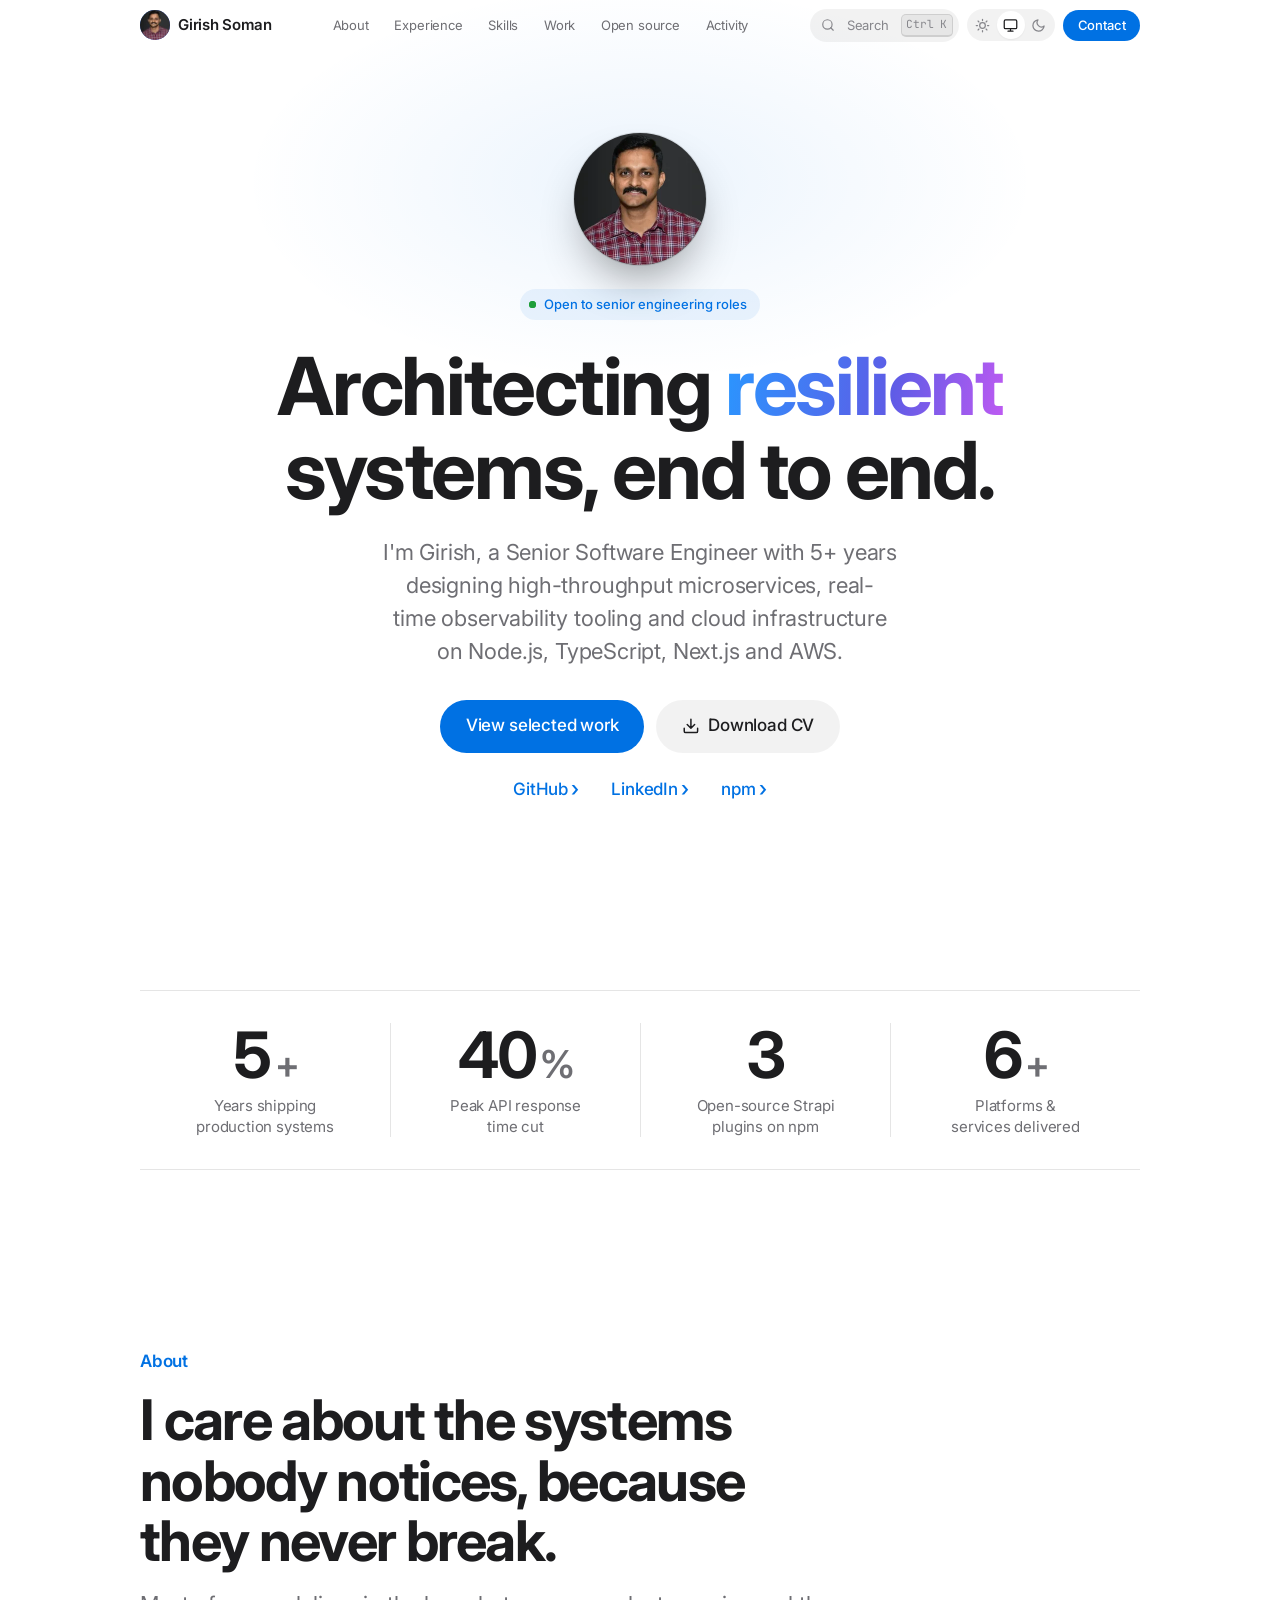
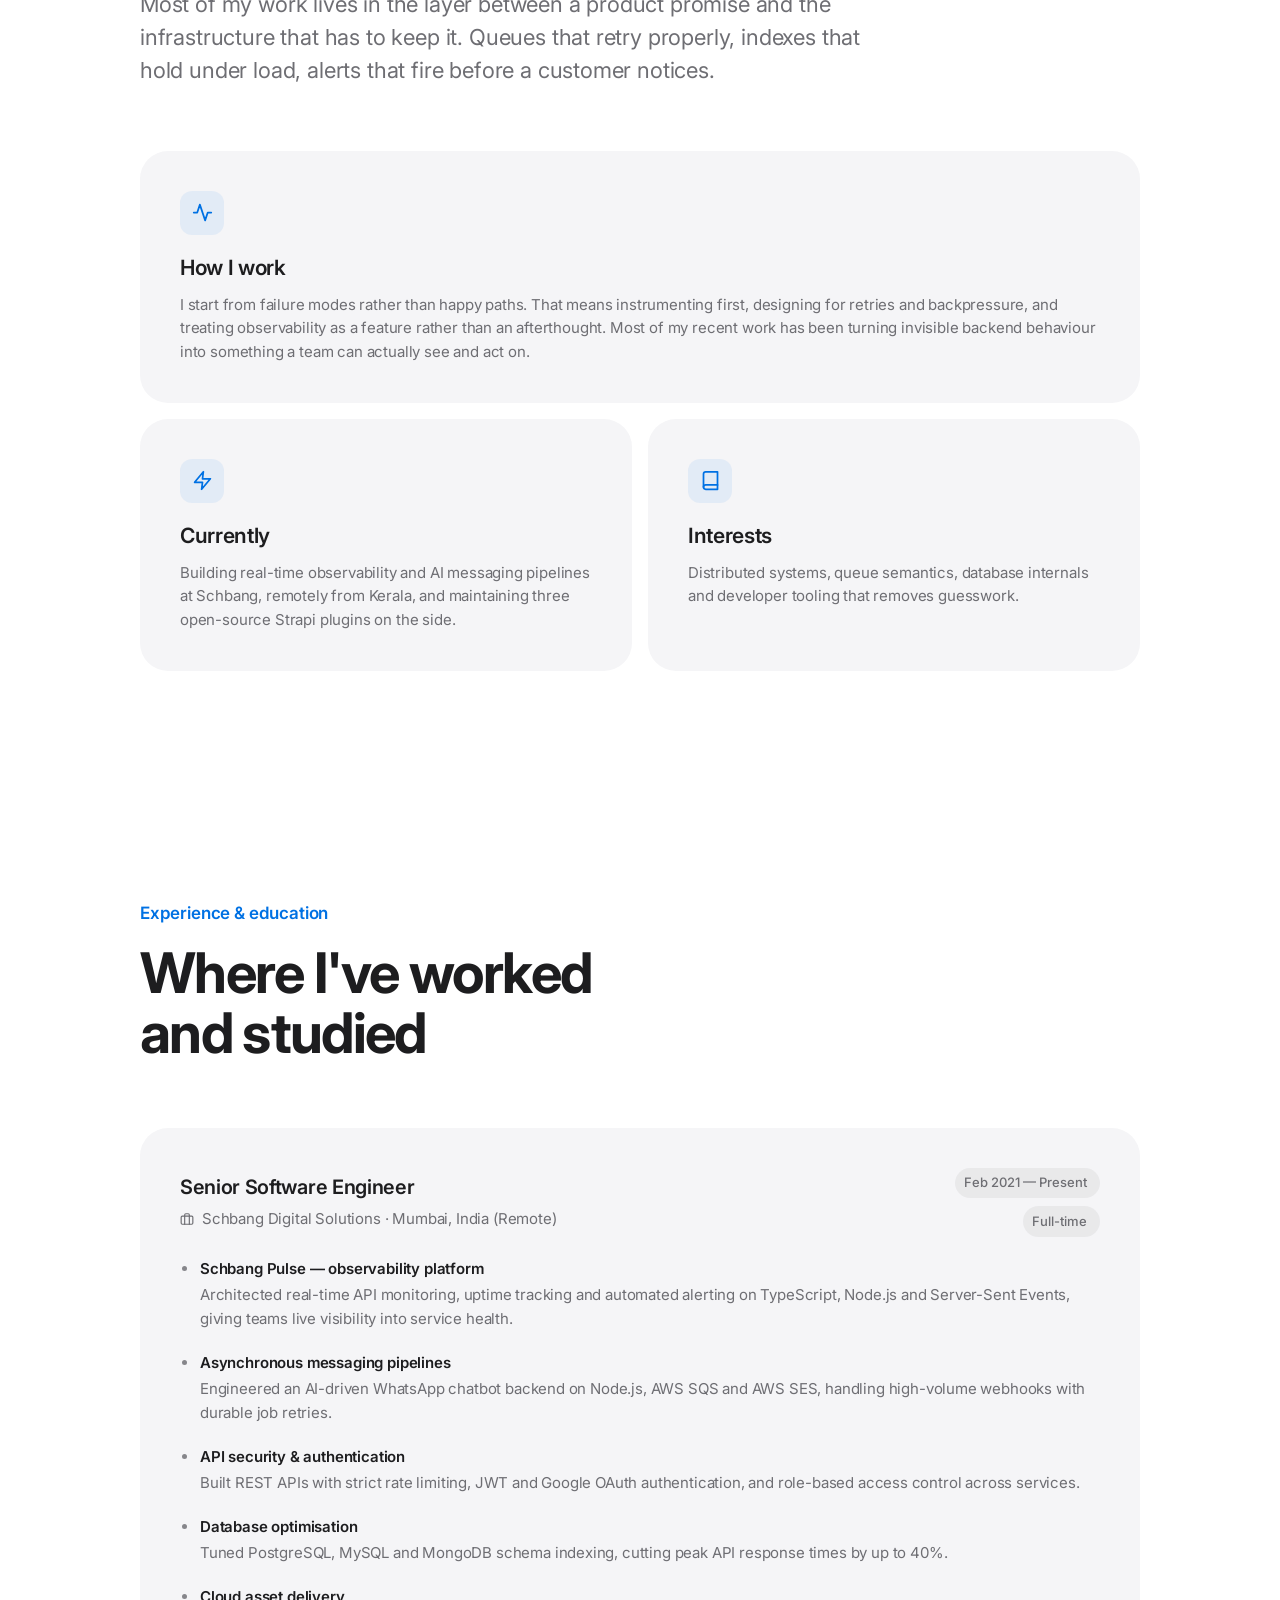
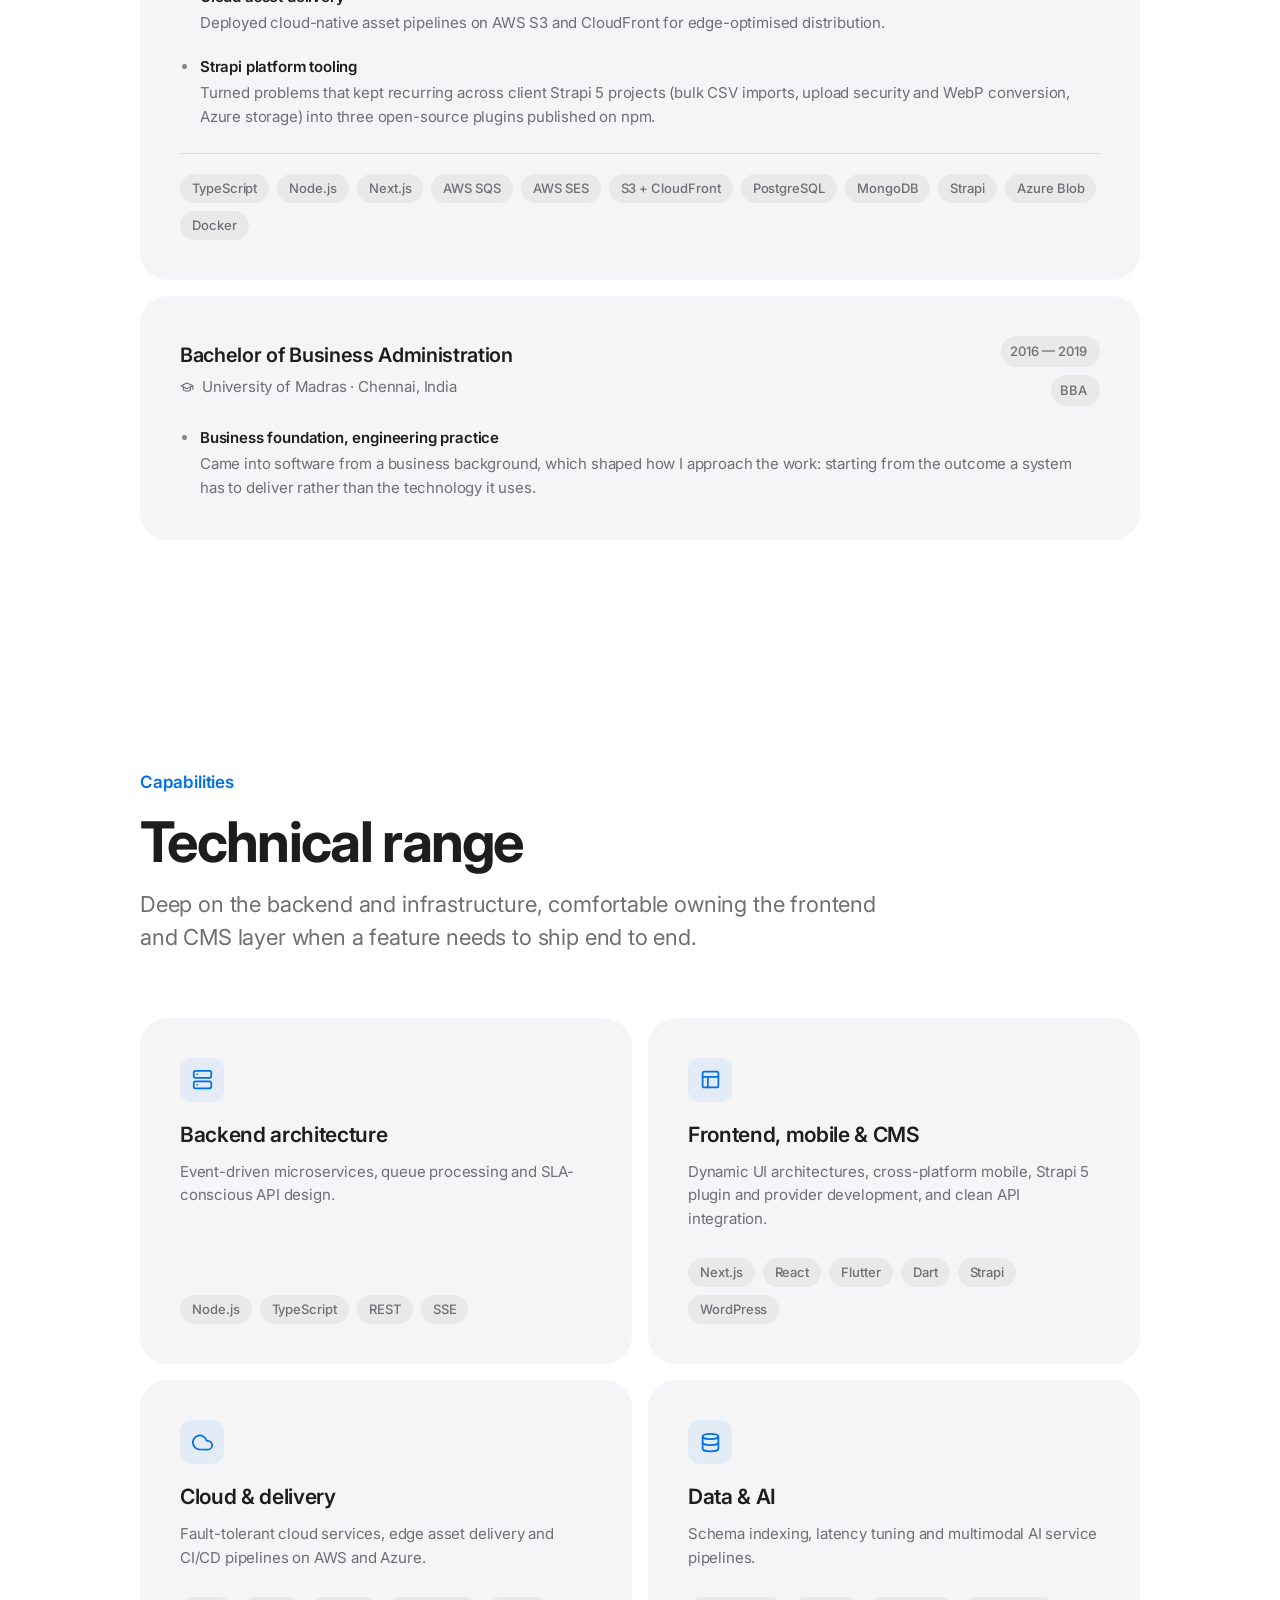
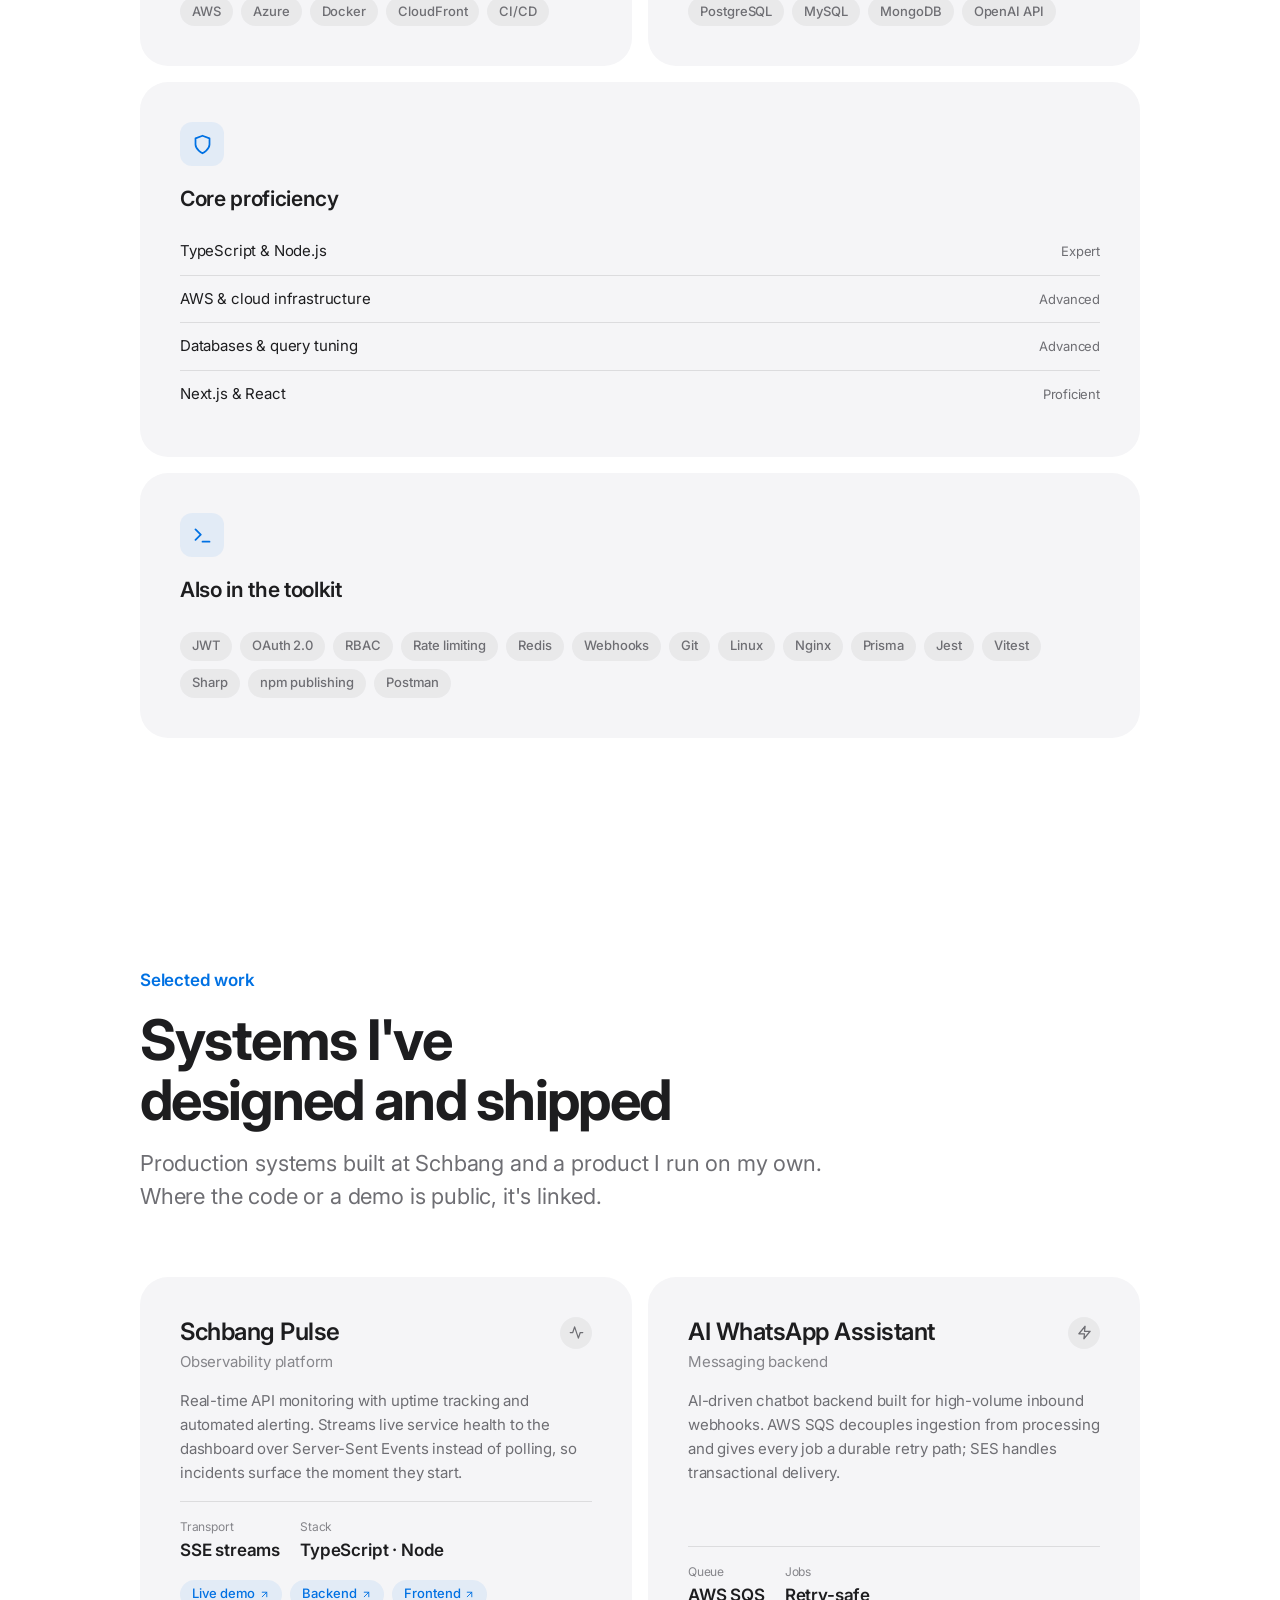
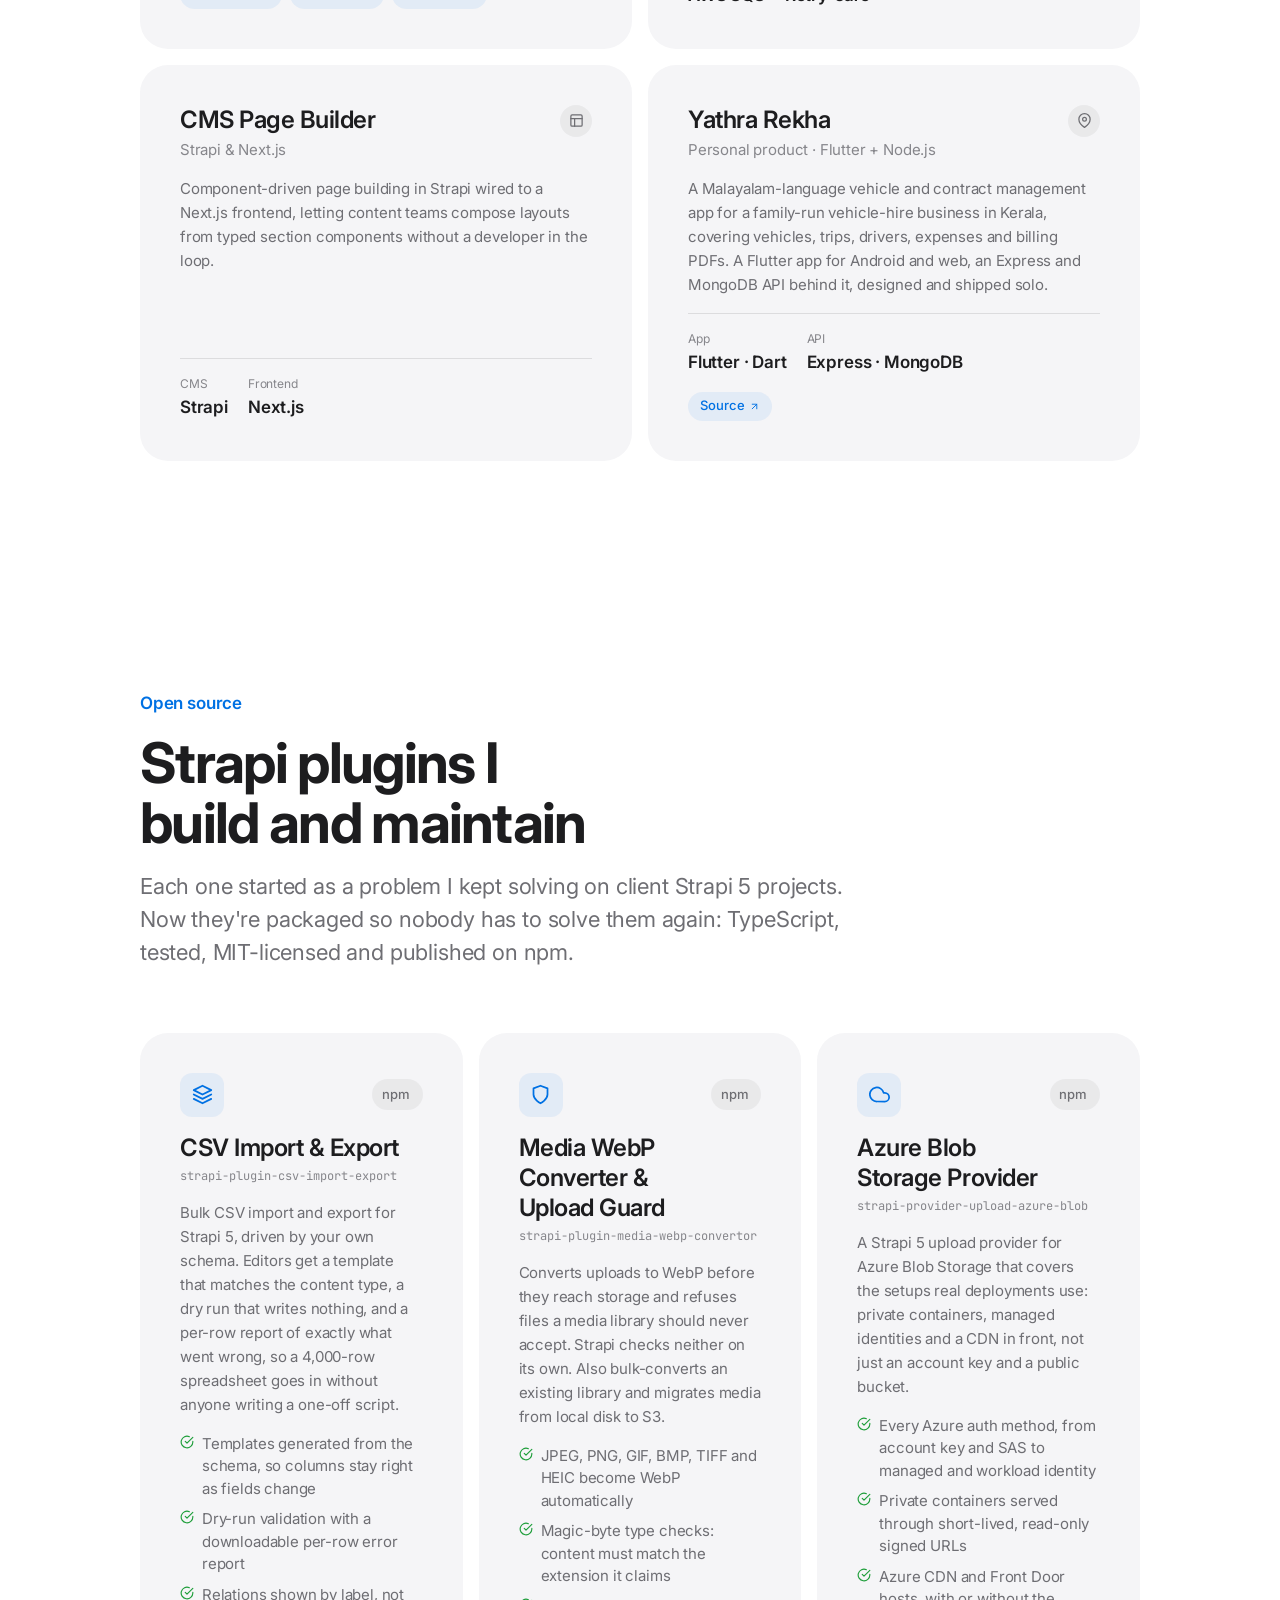
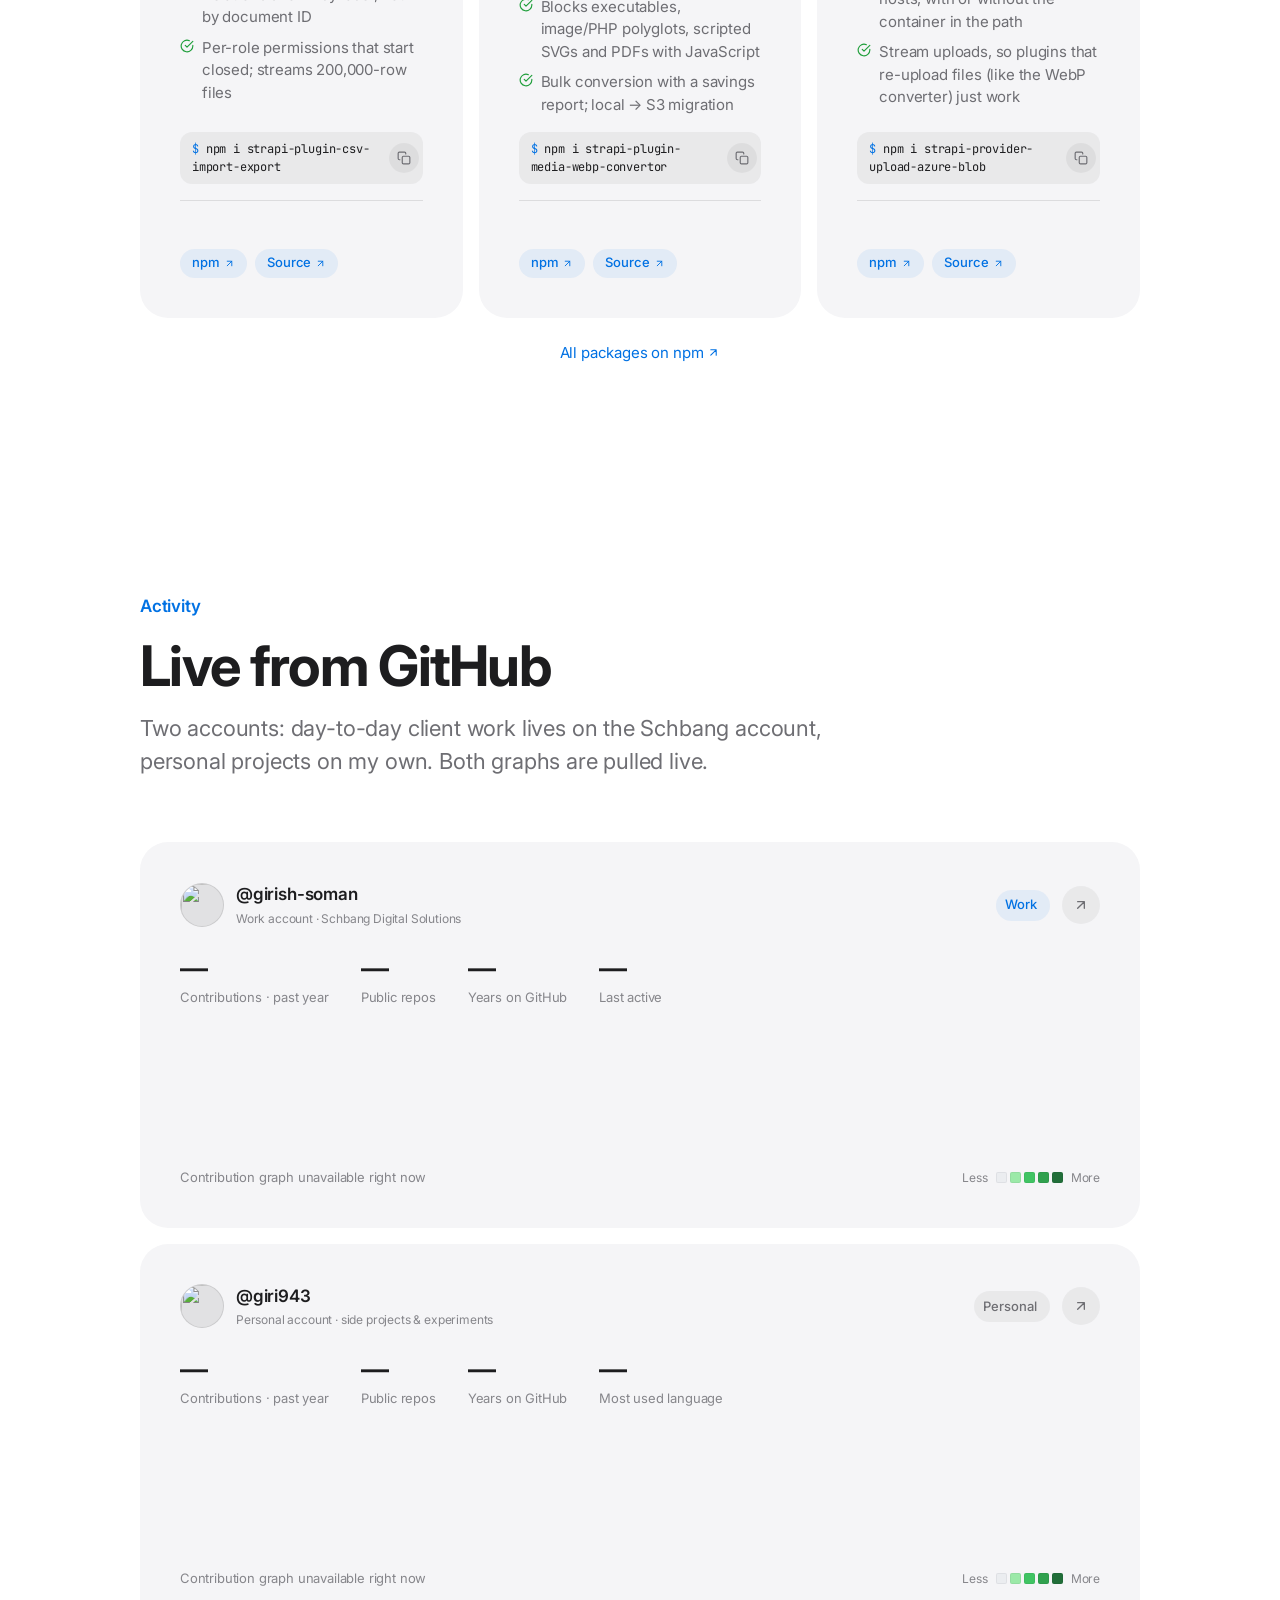
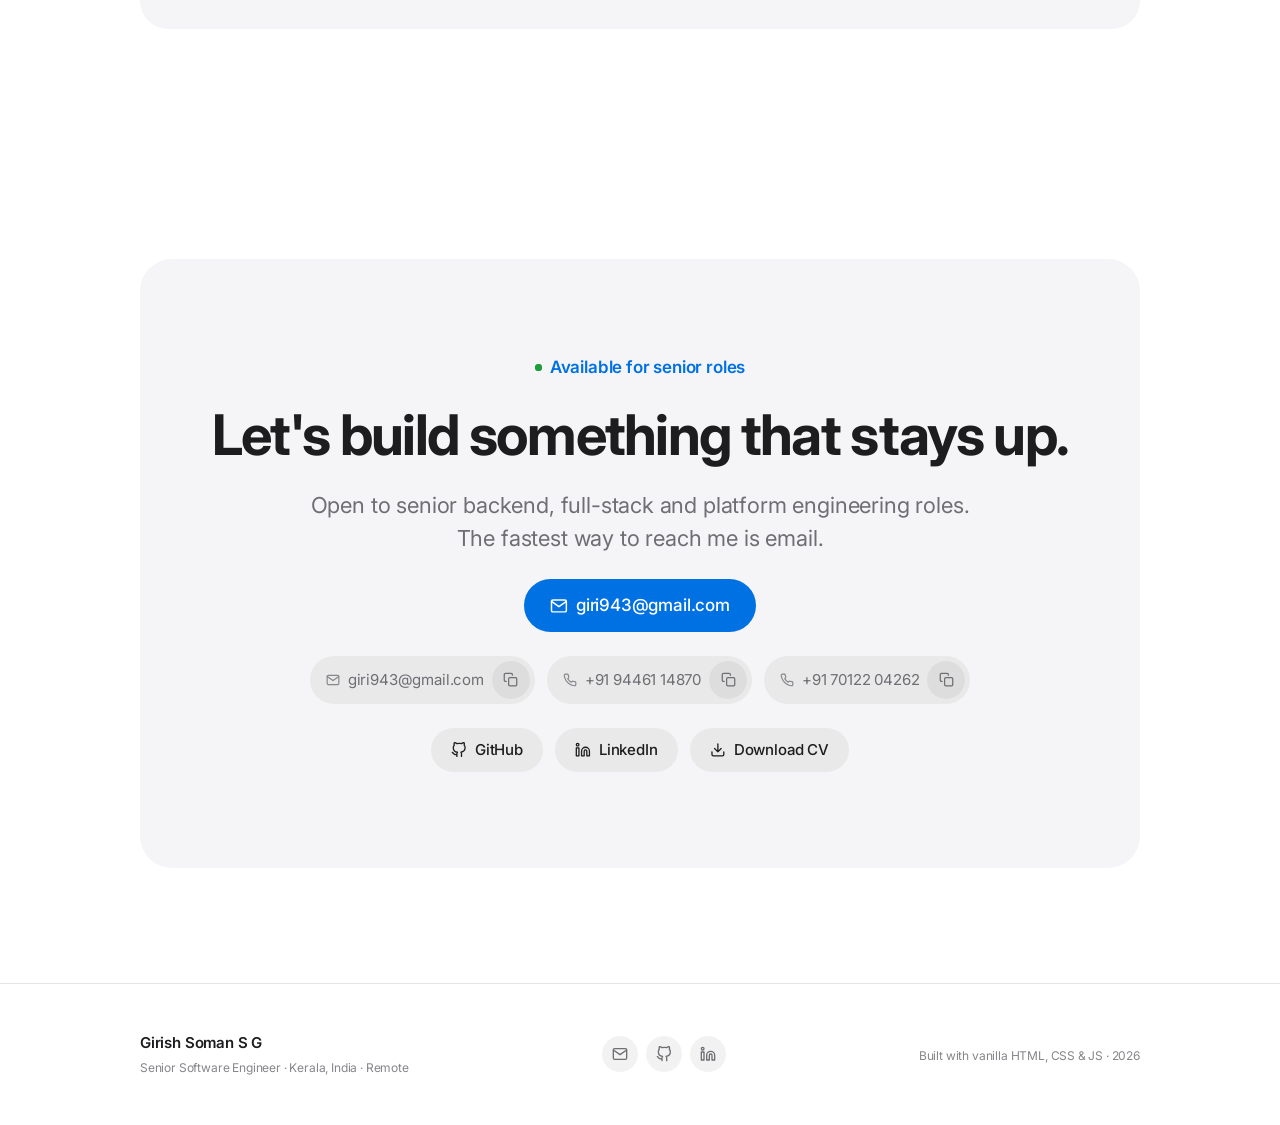
==== index.html @ 6a712d8f "feat: add new images and update references in HTML for improved branding" ====
<!DOCTYPE html>
<html lang="en" data-theme="dark">
<head>
  <meta charset="UTF-8">
  <meta name="viewport" content="width=device-width, initial-scale=1">

  <title>Girish Soman — Senior Software Engineer</title>
  <meta name="description" content="Senior Software Engineer with 5+ years building high-throughput microservices, real-time observability tooling and cloud infrastructure on Node.js, TypeScript, Next.js and AWS. Maintainer of three open-source Strapi 5 plugins.">
  <meta name="author" content="Girish Soman S G">
  <link rel="canonical" href="https://giri943.github.io/girishsoman/">

  <!-- Theme colour matches each theme's page background so the browser chrome blends in -->
  <meta name="theme-color" content="#ffffff" media="(prefers-color-scheme: light)">
  <meta name="theme-color" content="#000000" media="(prefers-color-scheme: dark)">

  <!-- Open Graph / Twitter -->
  <meta property="og:type" content="profile">
  <meta property="og:title" content="Girish Soman — Senior Software Engineer">
  <meta property="og:description" content="Architecting resilient, full-stack systems with Node.js, TypeScript, Next.js and AWS.">
  <meta property="og:url" content="https://giri943.github.io/girishsoman/">
  <meta property="og:locale" content="en_IN">
  <meta property="og:image" content="https://giri943.github.io/girishsoman/assets/img/girish-soman-400.jpg">
  <meta property="og:image:alt" content="Girish Soman">
  <meta property="profile:first_name" content="Girish">
  <meta property="profile:last_name" content="Soman">
  <meta name="twitter:card" content="summary">
  <meta name="twitter:title" content="Girish Soman — Senior Software Engineer">
  <meta name="twitter:description" content="Architecting resilient, full-stack systems with Node.js, TypeScript, Next.js and AWS.">
  <meta name="twitter:image" content="https://giri943.github.io/girishsoman/assets/img/girish-soman-400.jpg">

  <!-- SVG favicon, inline so it costs no request -->
  <link rel="icon" href="data:image/svg+xml,%3Csvg xmlns='http://www.w3.org/2000/svg' viewBox='0 0 64 64'%3E%3Crect width='64' height='64' rx='14' fill='%230071e3'/%3E%3Ctext x='50%25' y='53%25' dominant-baseline='middle' text-anchor='middle' font-family='monospace' font-size='34' font-weight='700' fill='white'%3EG%3C/text%3E%3C/svg%3E">

  <!-- Fonts: preconnect early, load non-blocking. The native stack paints first. -->
  <link rel="preconnect" href="https://fonts.googleapis.com">
  <link rel="preconnect" href="https://fonts.gstatic.com" crossorigin>
  <link rel="stylesheet" href="https://fonts.googleapis.com/css2?family=Inter:wght@400;500;600;700&family=JetBrains+Mono:wght@400;500&display=swap" media="print" onload="this.media='all'">
  <noscript>
    <link rel="stylesheet" href="https://fonts.googleapis.com/css2?family=Inter:wght@400;500;600;700&family=JetBrains+Mono:wght@400;500&display=swap">
  </noscript>

  <link rel="preload" as="image" href="assets/img/girish-soman-264.webp" type="image/webp" fetchpriority="high">
  <link rel="stylesheet" href="assets/css/main.css">

  <!-- Resolve the theme before first paint so there is never a flash of the wrong one -->
  <script>
    (function () {
      try {
        var stored = localStorage.getItem('theme') || 'system';
        var dark = stored === 'dark' || (stored === 'system' &&
          window.matchMedia('(prefers-color-scheme: dark)').matches);
        document.documentElement.dataset.theme = dark ? 'dark' : 'light';
      } catch (e) {
        document.documentElement.dataset.theme = 'dark';
      }
    })();
  </script>

  <!-- Structured data for search engines and rich results -->
  <script type="application/ld+json">
  {
    "@context": "https://schema.org",
    "@type": "Person",
    "name": "Girish Soman S G",
    "jobTitle": "Senior Software Engineer",
    "email": "mailto:giri943@gmail.com",
    "telephone": ["+91-94461-14870", "+91-70122-04262"],
    "url": "https://giri943.github.io/girishsoman/",
    "image": "https://giri943.github.io/girishsoman/assets/img/girish-soman-400.jpg",
    "address": { "@type": "PostalAddress", "addressRegion": "Kerala", "addressCountry": "IN" },
    "worksFor": { "@type": "Organization", "name": "Schbang Digital Solutions" },
    "sameAs": [
      "https://github.com/giri943",
      "https://github.com/girish-soman",
      "https://www.linkedin.com/in/girish-soman",
      "https://www.npmjs.com/~giri943"
    ],
    "knowsAbout": ["Node.js", "TypeScript", "Express", "Next.js", "React", "Flutter", "Dart", "AWS", "PostgreSQL", "MongoDB", "Strapi", "Strapi plugin development", "Azure Blob Storage", "Docker", "System Design"]
  }
  </script>
</head>

<body>
  <a class="skip-link" href="#main">Skip to content</a>


  <!-- Icon sprite: one inline definition, referenced everywhere via <use> -->
  <svg width="0" height="0" style="position:absolute" aria-hidden="true" focusable="false">
    <defs>
      <g id="i-sun" fill="none" stroke="currentColor" stroke-width="2" stroke-linecap="round"><circle cx="12" cy="12" r="4.5"/><path d="M12 2v2M12 20v2M2 12h2M20 12h2M4.9 4.9l1.4 1.4M17.7 17.7l1.4 1.4M19.1 4.9l-1.4 1.4M6.3 17.7l-1.4 1.4"/></g>
      <g id="i-moon" fill="none" stroke="currentColor" stroke-width="2" stroke-linecap="round" stroke-linejoin="round"><path d="M21 12.8A9 9 0 1 1 11.2 3a7 7 0 0 0 9.8 9.8z"/></g>
      <g id="i-monitor" fill="none" stroke="currentColor" stroke-width="2" stroke-linecap="round" stroke-linejoin="round"><rect x="2" y="3" width="20" height="14" rx="2"/><path d="M8 21h8M12 17v4"/></g>
      <g id="i-mail" fill="none" stroke="currentColor" stroke-width="2" stroke-linecap="round" stroke-linejoin="round"><rect x="2" y="4" width="20" height="16" rx="2"/><path d="m22 6-10 7L2 6"/></g>
      <g id="i-github" fill="none" stroke="currentColor" stroke-width="2" stroke-linecap="round" stroke-linejoin="round"><path d="M9 19c-5 1.5-5-2.5-7-3m14 6v-3.9a3.4 3.4 0 0 0-.9-2.6c3.1-.4 6.4-1.5 6.4-7A5.4 5.4 0 0 0 20 4.8 5.1 5.1 0 0 0 19.9 1S18.7.7 16 2.5a13.4 13.4 0 0 0-7 0C6.3.7 5.1 1 5.1 1A5.1 5.1 0 0 0 5 4.8a5.4 5.4 0 0 0-1.5 3.8c0 5.4 3.3 6.6 6.4 7A3.4 3.4 0 0 0 9 18.1V22"/></g>
      <g id="i-linkedin" fill="none" stroke="currentColor" stroke-width="2" stroke-linecap="round" stroke-linejoin="round"><path d="M16 8a6 6 0 0 1 6 6v7h-4v-7a2 2 0 0 0-4 0v7h-4v-7a6 6 0 0 1 6-6z"/><rect x="2" y="9" width="4" height="12"/><circle cx="4" cy="4" r="2"/></g>
      <g id="i-search" fill="none" stroke="currentColor" stroke-width="2" stroke-linecap="round" stroke-linejoin="round"><circle cx="11" cy="11" r="8"/><path d="m21 21-4.3-4.3"/></g>
      <g id="i-arrow-up" fill="none" stroke="currentColor" stroke-width="2" stroke-linecap="round" stroke-linejoin="round"><path d="M12 19V5M5 12l7-7 7 7"/></g>
      <g id="i-arrow-ur" fill="none" stroke="currentColor" stroke-width="2" stroke-linecap="round" stroke-linejoin="round"><path d="M7 17 17 7M7 7h10v10"/></g>
      <g id="i-check" fill="none" stroke="currentColor" stroke-width="2" stroke-linecap="round" stroke-linejoin="round"><path d="M22 11v1a10 10 0 1 1-5.9-9.1"/><path d="m22 4-10 10-3-3"/></g>
      <g id="i-copy" fill="none" stroke="currentColor" stroke-width="2" stroke-linecap="round" stroke-linejoin="round"><rect x="9" y="9" width="13" height="13" rx="2"/><path d="M5 15H4a2 2 0 0 1-2-2V4a2 2 0 0 1 2-2h9a2 2 0 0 1 2 2v1"/></g>
      <g id="i-printer" fill="none" stroke="currentColor" stroke-width="2" stroke-linecap="round" stroke-linejoin="round"><path d="M6 9V2h12v7"/><path d="M6 18H4a2 2 0 0 1-2-2v-5a2 2 0 0 1 2-2h16a2 2 0 0 1 2 2v5a2 2 0 0 1-2 2h-2"/><rect x="6" y="14" width="12" height="8"/></g>
      <g id="i-briefcase" fill="none" stroke="currentColor" stroke-width="2" stroke-linecap="round" stroke-linejoin="round"><rect x="2" y="7" width="20" height="14" rx="2"/><path d="M16 21V5a2 2 0 0 0-2-2h-4a2 2 0 0 0-2 2v16"/></g>
      <g id="i-pin" fill="none" stroke="currentColor" stroke-width="2" stroke-linecap="round" stroke-linejoin="round"><path d="M21 10c0 7-9 13-9 13s-9-6-9-13a9 9 0 0 1 18 0z"/><circle cx="12" cy="10" r="3"/></g>
      <g id="i-calendar" fill="none" stroke="currentColor" stroke-width="2" stroke-linecap="round" stroke-linejoin="round"><rect x="3" y="4" width="18" height="18" rx="2"/><path d="M16 2v4M8 2v4M3 10h18"/></g>
      <g id="i-server" fill="none" stroke="currentColor" stroke-width="2" stroke-linecap="round" stroke-linejoin="round"><rect x="2" y="2" width="20" height="8" rx="2"/><rect x="2" y="14" width="20" height="8" rx="2"/><path d="M6 6h.01M6 18h.01"/></g>
      <g id="i-layout" fill="none" stroke="currentColor" stroke-width="2" stroke-linecap="round" stroke-linejoin="round"><rect x="3" y="3" width="18" height="18" rx="2"/><path d="M3 9h18M9 21V9"/></g>
      <g id="i-cloud" fill="none" stroke="currentColor" stroke-width="2" stroke-linecap="round" stroke-linejoin="round"><path d="M18 10h-1.3A8 8 0 1 0 9 20h9a5 5 0 0 0 0-10z"/></g>
      <g id="i-database" fill="none" stroke="currentColor" stroke-width="2" stroke-linecap="round" stroke-linejoin="round"><ellipse cx="12" cy="5" rx="9" ry="3"/><path d="M21 12c0 1.7-4 3-9 3s-9-1.3-9-3"/><path d="M3 5v14c0 1.7 4 3 9 3s9-1.3 9-3V5"/></g>
      <g id="i-activity" fill="none" stroke="currentColor" stroke-width="2" stroke-linecap="round" stroke-linejoin="round"><path d="M22 12h-4l-3 9L9 3l-3 9H2"/></g>
      <g id="i-shield" fill="none" stroke="currentColor" stroke-width="2" stroke-linecap="round" stroke-linejoin="round"><path d="M12 22s8-4 8-10V5l-8-3-8 3v7c0 6 8 10 8 10z"/></g>
      <g id="i-zap" fill="none" stroke="currentColor" stroke-width="2" stroke-linecap="round" stroke-linejoin="round"><path d="M13 2 3 14h9l-1 8 10-12h-9l1-8z"/></g>
      <g id="i-users" fill="none" stroke="currentColor" stroke-width="2" stroke-linecap="round" stroke-linejoin="round"><path d="M17 21v-2a4 4 0 0 0-4-4H5a4 4 0 0 0-4 4v2"/><circle cx="9" cy="7" r="4"/><path d="M23 21v-2a4 4 0 0 0-3-3.9M16 3.1a4 4 0 0 1 0 7.8"/></g>
      <g id="i-star" fill="none" stroke="currentColor" stroke-width="2" stroke-linecap="round" stroke-linejoin="round"><path d="m12 2 3.1 6.3 6.9 1-5 4.9 1.2 6.9L12 17.8l-6.2 3.2L7 14.1 2 9.3l6.9-1L12 2z"/></g>
      <g id="i-branch" fill="none" stroke="currentColor" stroke-width="2" stroke-linecap="round" stroke-linejoin="round"><path d="M6 3v15"/><circle cx="18" cy="6" r="3"/><circle cx="6" cy="18" r="3"/><path d="M18 9a9 9 0 0 1-9 9"/></g>
      <g id="i-book" fill="none" stroke="currentColor" stroke-width="2" stroke-linecap="round" stroke-linejoin="round"><path d="M4 19.5A2.5 2.5 0 0 1 6.5 17H20"/><path d="M6.5 2H20v20H6.5A2.5 2.5 0 0 1 4 19.5v-15A2.5 2.5 0 0 1 6.5 2z"/></g>
      <g id="i-enter" fill="none" stroke="currentColor" stroke-width="2" stroke-linecap="round" stroke-linejoin="round"><path d="m9 10-5 5 5 5"/><path d="M20 4v7a4 4 0 0 1-4 4H4"/></g>
      <g id="i-updown" fill="none" stroke="currentColor" stroke-width="2" stroke-linecap="round" stroke-linejoin="round"><path d="m18 15-6 6-6-6M6 9l6-6 6 6"/></g>
      <g id="i-download" fill="none" stroke="currentColor" stroke-width="2" stroke-linecap="round" stroke-linejoin="round"><path d="M21 15v4a2 2 0 0 1-2 2H5a2 2 0 0 1-2-2v-4"/><path d="m7 10 5 5 5-5M12 15V3"/></g>
      <g id="i-terminal" fill="none" stroke="currentColor" stroke-width="2" stroke-linecap="round" stroke-linejoin="round"><path d="m4 17 6-6-6-6M12 19h8"/></g>
      <g id="i-code" fill="none" stroke="currentColor" stroke-width="2" stroke-linecap="round" stroke-linejoin="round"><path d="m16 18 6-6-6-6M8 6l-6 6 6 6"/></g>
      <g id="i-layers" fill="none" stroke="currentColor" stroke-width="2" stroke-linecap="round" stroke-linejoin="round"><path d="m12 2 10 5-10 5L2 7l10-5z"/><path d="m2 12 10 5 10-5M2 17l10 5 10-5"/></g>
      <g id="i-cap" fill="none" stroke="currentColor" stroke-width="2" stroke-linecap="round" stroke-linejoin="round"><path d="M22 10v6M2 10l10-5 10 5-10 5z"/><path d="M6 12v5c3 3 9 3 12 0v-5"/></g>
      <g id="i-phone" fill="none" stroke="currentColor" stroke-width="2" stroke-linecap="round" stroke-linejoin="round"><path d="M22 16.9v3a2 2 0 0 1-2.2 2 19.8 19.8 0 0 1-8.6-3.1 19.5 19.5 0 0 1-6-6A19.8 19.8 0 0 1 2.1 4.1 2 2 0 0 1 4.1 2h3a2 2 0 0 1 2 1.7 12.8 12.8 0 0 0 .7 2.8 2 2 0 0 1-.5 2.1L8.1 9.9a16 16 0 0 0 6 6l1.3-1.3a2 2 0 0 1 2.1-.4 12.8 12.8 0 0 0 2.8.7A2 2 0 0 1 22 16.9z"/></g>
      <g id="i-package" fill="none" stroke="currentColor" stroke-width="2" stroke-linecap="round" stroke-linejoin="round"><path d="m16.5 9.4-9-5.2M21 16V8a2 2 0 0 0-1-1.7l-7-4a2 2 0 0 0-2 0l-7 4A2 2 0 0 0 3 8v8a2 2 0 0 0 1 1.7l7 4a2 2 0 0 0 2 0l7-4a2 2 0 0 0 1-1.7z"/><path d="M3.3 7 12 12l8.7-5M12 22V12"/></g>
    </defs>
  </svg>

  <!-- ====================================================================
       Header
       ==================================================================== -->
  <header class="header" id="header">
    <div class="container header__inner">
      <a class="brand" href="#" aria-label="Girish Soman, home">
        <span class="brand__mark" aria-hidden="true">G<img class="brand__photo" src="assets/img/girish-soman-64.webp" alt="" width="30" height="30"></span>
        <span class="brand__name" aria-hidden="true">Girish Soman</span>
      </a>

      <nav class="nav" id="primary-nav" aria-label="Sections">
        <span class="nav__indicator" aria-hidden="true"></span>
        <a class="nav__link" href="#about">About</a>
        <a class="nav__link" href="#experience">Experience</a>
        <a class="nav__link" href="#skills">Skills</a>
        <a class="nav__link" href="#work">Work</a>
        <a class="nav__link" href="#open-source">Open source</a>
        <a class="nav__link" href="#activity">Activity</a>
      </nav>

      <div class="header__actions">
        <button class="palette-trigger" type="button" data-palette-open aria-label="Open command palette">
          <svg width="14" height="14" viewBox="0 0 24 24" aria-hidden="true"><use href="#i-search"/></svg>
          <span>Search</span>
          <kbd class="kbd" data-mod-key>Ctrl K</kbd>
        </button>

        <div class="theme-toggle" role="radiogroup" aria-label="Colour theme">
          <span class="theme-toggle__thumb" aria-hidden="true" data-theme-thumb></span>
          <button class="theme-toggle__option" type="button" role="radio" data-theme-set="light" aria-checked="false" aria-label="Light theme">
            <svg viewBox="0 0 24 24" aria-hidden="true"><use href="#i-sun"/></svg>
          </button>
          <button class="theme-toggle__option" type="button" role="radio" data-theme-set="system" aria-checked="true" aria-label="Match system theme">
            <svg viewBox="0 0 24 24" aria-hidden="true"><use href="#i-monitor"/></svg>
          </button>
          <button class="theme-toggle__option" type="button" role="radio" data-theme-set="dark" aria-checked="false" aria-label="Dark theme">
            <svg viewBox="0 0 24 24" aria-hidden="true"><use href="#i-moon"/></svg>
          </button>
        </div>

        <a class="btn btn--primary btn--sm header__cta" href="#contact">Contact</a>

        <button class="menu-btn" type="button" data-drawer-toggle aria-expanded="false" aria-controls="drawer" aria-label="Open menu">
          <span class="menu-btn__bars" aria-hidden="true"><span></span><span></span></span>
        </button>
      </div>
    </div>
  </header>

  <!-- Mobile drawer -->
  <div class="drawer" id="drawer" data-open="false" role="dialog" aria-modal="true" aria-label="Menu" inert>
    <div class="drawer__scrim" data-drawer-close></div>
    <div class="drawer__panel">
      <a class="drawer__link" href="#about">About <svg viewBox="0 0 24 24" aria-hidden="true"><use href="#i-arrow-ur"/></svg></a>
      <a class="drawer__link" href="#experience">Experience <svg viewBox="0 0 24 24" aria-hidden="true"><use href="#i-arrow-ur"/></svg></a>
      <a class="drawer__link" href="#skills">Skills <svg viewBox="0 0 24 24" aria-hidden="true"><use href="#i-arrow-ur"/></svg></a>
      <a class="drawer__link" href="#work">Work <svg viewBox="0 0 24 24" aria-hidden="true"><use href="#i-arrow-ur"/></svg></a>
      <a class="drawer__link" href="#open-source">Open source <svg viewBox="0 0 24 24" aria-hidden="true"><use href="#i-arrow-ur"/></svg></a>
      <a class="drawer__link" href="#activity">Activity <svg viewBox="0 0 24 24" aria-hidden="true"><use href="#i-arrow-ur"/></svg></a>
      <a class="drawer__link" href="#contact">Contact <svg viewBox="0 0 24 24" aria-hidden="true"><use href="#i-arrow-ur"/></svg></a>
      <div class="drawer__footer">
        <a class="btn btn--primary" href="mailto:giri943@gmail.com">
          <svg class="btn__icon" viewBox="0 0 24 24" aria-hidden="true"><use href="#i-mail"/></svg> Get in touch
        </a>
        <a class="btn" href="assets/cv/Girish-Soman-Senior-Software-Engineer.pdf"
           download="Girish-Soman-Senior-Software-Engineer.pdf" data-cv>
          <svg class="btn__icon" viewBox="0 0 24 24" aria-hidden="true"><use href="#i-download"/></svg> Download CV
        </a>
      </div>
    </div>
  </div>

  <!-- Command palette -->
  <div class="palette" id="palette" data-open="false" role="dialog" aria-modal="true" aria-label="Command palette" inert>
    <div class="palette__scrim" data-palette-close></div>
    <div class="palette__panel">
      <div class="palette__search">
        <svg viewBox="0 0 24 24" aria-hidden="true"><use href="#i-search"/></svg>
        <input class="palette__input" type="text" id="palette-input" placeholder="Jump to a section or run a command…"
               autocomplete="off" spellcheck="false" role="combobox" aria-expanded="true"
               aria-controls="palette-list" aria-autocomplete="list">
      </div>
      <div class="palette__list" id="palette-list" role="listbox" aria-label="Results"></div>
      <div class="palette__footer" aria-hidden="true">
        <span><kbd class="kbd"><svg width="10" height="10" viewBox="0 0 24 24"><use href="#i-updown"/></svg></kbd> Navigate</span>
        <span><kbd class="kbd"><svg width="10" height="10" viewBox="0 0 24 24"><use href="#i-enter"/></svg></kbd> Select</span>
        <span><kbd class="kbd">Esc</kbd> Close</span>
      </div>
    </div>
  </div>

  <main id="main">
    <!-- ==================================================================
         Hero
         ================================================================== -->
    <section class="hero">
      <div class="container hero__inner">
        <img class="hero__photo" src="assets/img/girish-soman-264.webp" alt="Girish Soman"
             width="132" height="132" fetchpriority="high">

        <span class="badge badge--accent" data-reveal style="--reveal-delay:60ms">
          <span class="pulse-dot" aria-hidden="true"></span>
          Open to senior engineering roles
        </span>

        <h1 class="display hero__title" data-reveal style="--reveal-delay:120ms">
          Architecting <span class="text-gradient">resilient</span> systems, end to end.
        </h1>

        <p class="lead hero__lead" data-reveal style="--reveal-delay:180ms">
          I'm Girish, a Senior Software Engineer with 5+ years designing high-throughput
          microservices, real-time observability tooling and cloud infrastructure on
          Node.js, TypeScript, Next.js and AWS.
        </p>

        <div class="cluster hero__actions" data-reveal style="--reveal-delay:240ms">
          <a class="btn btn--primary btn--lg" href="#work">View selected work</a>
          <a class="btn btn--lg" href="assets/cv/Girish-Soman-Senior-Software-Engineer.pdf"
             download="Girish-Soman-Senior-Software-Engineer.pdf" data-cv>
            <svg class="btn__icon" viewBox="0 0 24 24" aria-hidden="true"><use href="#i-download"/></svg>
            Download CV
          </a>
        </div>

        <ul class="hero__links" data-reveal style="--reveal-delay:300ms">
          <li><a class="link-more" href="https://github.com/giri943" target="_blank" rel="noopener noreferrer">GitHub</a></li>
          <li><a class="link-more" href="https://www.linkedin.com/in/girish-soman" target="_blank" rel="noopener noreferrer">LinkedIn</a></li>
          <li><a class="link-more" href="https://www.npmjs.com/~giri943" target="_blank" rel="noopener noreferrer">npm</a></li>
        </ul>

        <ul class="hero__meta" data-reveal style="--reveal-delay:360ms">
          <li><svg viewBox="0 0 24 24" aria-hidden="true"><use href="#i-pin"/></svg> Kerala, India</li>
          <li><svg viewBox="0 0 24 24" aria-hidden="true"><use href="#i-briefcase"/></svg> Schbang Digital Solutions</li>
          <li><svg viewBox="0 0 24 24" aria-hidden="true"><use href="#i-calendar"/></svg> Remote since 2021</li>
        </ul>
      </div>
    </section>


    <!-- ==================================================================
         Key metrics
         ================================================================== -->
    <section class="section section--tight" aria-label="Key metrics">
      <div class="container">
        <div class="stats">
          <div class="stat" data-reveal="scale">
            <div class="stat__value"><span data-count="5">0</span><span class="stat__suffix">+</span></div>
            <p class="stat__label">Years shipping production systems</p>
          </div>
          <div class="stat" data-reveal="scale" style="--reveal-delay:80ms">
            <div class="stat__value"><span data-count="40">0</span><span class="stat__suffix">%</span></div>
            <p class="stat__label">Peak API response time cut</p>
          </div>
          <div class="stat" data-reveal="scale" style="--reveal-delay:160ms">
            <div class="stat__value"><span data-count="3">0</span></div>
            <p class="stat__label">Open-source Strapi plugins on npm</p>
          </div>
          <div class="stat" data-reveal="scale" style="--reveal-delay:240ms">
            <div class="stat__value"><span data-count="6">0</span><span class="stat__suffix">+</span></div>
            <p class="stat__label">Platforms &amp; services delivered</p>
          </div>
        </div>
      </div>
    </section>

    <!-- ==================================================================
         About
         ================================================================== -->
    <section class="section" id="about">
      <div class="container">
        <div class="section-head">
          <span class="eyebrow" data-reveal>
            About
          </span>
          <h2 class="h2" data-reveal style="--reveal-delay:60ms">
            I care about the systems nobody notices, because they never break.
          </h2>
          <p class="lead" data-reveal style="--reveal-delay:120ms">
            Most of my work lives in the layer between a product promise and the
            infrastructure that has to keep it. Queues that retry properly, indexes that
            hold under load, alerts that fire before a customer notices.
          </p>
        </div>

        <div class="bento">
          <article class="card bento__cell bento__cell--wide" data-reveal>
            <span class="icon-tile" aria-hidden="true"><svg viewBox="0 0 24 24"><use href="#i-activity"/></svg></span>
            <h3 class="bento__title">How I work</h3>
            <p class="bento__text">
              I start from failure modes rather than happy paths. That means instrumenting
              first, designing for retries and backpressure, and treating observability as
              a feature rather than an afterthought. Most of my recent work has been
              turning invisible backend behaviour into something a team can actually see
              and act on.
            </p>
          </article>
          <article class="card bento__cell" data-reveal style="--reveal-delay:80ms">
            <span class="icon-tile" aria-hidden="true"><svg viewBox="0 0 24 24"><use href="#i-zap"/></svg></span>
            <h3 class="bento__title">Currently</h3>
            <p class="bento__text">
              Building real-time observability and AI messaging pipelines at Schbang,
              remotely from Kerala, and maintaining three open-source Strapi plugins
              on the side.
            </p>
          </article>
          <article class="card bento__cell" data-reveal style="--reveal-delay:160ms">
            <span class="icon-tile" aria-hidden="true"><svg viewBox="0 0 24 24"><use href="#i-book"/></svg></span>
            <h3 class="bento__title">Interests</h3>
            <p class="bento__text">
              Distributed systems, queue semantics, database internals and developer
              tooling that removes guesswork.
            </p>
          </article>
        </div>
      </div>
    </section>

    <!-- ==================================================================
         Experience
         ================================================================== -->
    <section class="section" id="experience">
      <div class="container">
        <div class="section-head">
          <span class="eyebrow" data-reveal>
            Experience &amp; education
          </span>
          <h2 class="h2" data-reveal style="--reveal-delay:60ms">Where I've worked and studied</h2>
        </div>

        <div class="timeline">
          <article class="timeline__item" data-reveal>
            <div class="card">
              <header class="role__head">
                <div>
                  <h3 class="h3">Senior Software Engineer</h3>
                  <p class="role__company">
                    <svg viewBox="0 0 24 24" aria-hidden="true"><use href="#i-briefcase"/></svg>
                    Schbang Digital Solutions · Mumbai, India (Remote)
                  </p>
                </div>
                <div class="role__meta">
                  <span class="badge">Feb 2021 — Present</span>
                  <span class="badge">Full-time</span>
                </div>
              </header>

              <ul class="role__list">
                <li>
                  <strong>Schbang Pulse — observability platform</strong>
                  Architected real-time API monitoring, uptime tracking and automated
                  alerting on TypeScript, Node.js and Server-Sent Events, giving teams
                  live visibility into service health.
                </li>
                <li>
                  <strong>Asynchronous messaging pipelines</strong>
                  Engineered an AI-driven WhatsApp chatbot backend on Node.js, AWS SQS and
                  AWS SES, handling high-volume webhooks with durable job retries.
                </li>
                <li>
                  <strong>API security &amp; authentication</strong>
                  Built REST APIs with strict rate limiting, JWT and Google OAuth
                  authentication, and role-based access control across services.
                </li>
                <li>
                  <strong>Database optimisation</strong>
                  Tuned PostgreSQL, MySQL and MongoDB schema indexing, cutting peak API
                  response times by up to 40%.
                </li>
                <li>
                  <strong>Cloud asset delivery</strong>
                  Deployed cloud-native asset pipelines on AWS S3 and CloudFront for
                  edge-optimised distribution.
                </li>
                <li>
                  <strong>Strapi platform tooling</strong>
                  Turned problems that kept recurring across client Strapi 5 projects
                  (bulk CSV imports, upload security and WebP conversion, Azure storage)
                  into three open-source plugins published on npm.
                </li>
              </ul>

              <div class="role__stack">
                <span class="chip">TypeScript</span>
                <span class="chip">Node.js</span>
                <span class="chip">Next.js</span>
                <span class="chip">AWS SQS</span>
                <span class="chip">AWS SES</span>
                <span class="chip">S3 + CloudFront</span>
                <span class="chip">PostgreSQL</span>
                <span class="chip">MongoDB</span>
                <span class="chip">Strapi</span>
                <span class="chip">Azure Blob</span>
                <span class="chip">Docker</span>
              </div>
            </div>
          </article>
          <article class="timeline__item" data-reveal style="--reveal-delay:80ms">
            <div class="card">
              <header class="role__head">
                <div>
                  <h3 class="h3">Bachelor of Business Administration</h3>
                  <p class="role__company">
                    <svg viewBox="0 0 24 24" aria-hidden="true"><use href="#i-cap"/></svg>
                    University of Madras · Chennai, India
                  </p>
                </div>
                <div class="role__meta">
                  <span class="badge">2016 — 2019</span>
                  <span class="badge">BBA</span>
                </div>
              </header>
              <ul class="role__list">
                <li>
                  <strong>Business foundation, engineering practice</strong>
                  Came into software from a business background, which shaped how I
                  approach the work: starting from the outcome a system has to deliver
                  rather than the technology it uses.
                </li>
              </ul>
            </div>
          </article>
        </div>
      </div>
    </section>

    <!-- ==================================================================
         Capabilities
         ================================================================== -->
    <section class="section" id="skills">
      <div class="container">
        <div class="section-head">
          <span class="eyebrow" data-reveal>
            Capabilities
          </span>
          <h2 class="h2" data-reveal style="--reveal-delay:60ms">Technical range</h2>
          <p class="lead" data-reveal style="--reveal-delay:120ms">
            Deep on the backend and infrastructure, comfortable owning the frontend and
            CMS layer when a feature needs to ship end to end.
          </p>
        </div>

        <div class="bento">
          <article class="card bento__cell" data-reveal>
            <span class="icon-tile" aria-hidden="true"><svg viewBox="0 0 24 24"><use href="#i-server"/></svg></span>
            <h3 class="bento__title">Backend architecture</h3>
            <p class="bento__text">Event-driven microservices, queue processing and SLA-conscious API design.</p>
            <div class="bento__chips">
              <span class="chip">Node.js</span><span class="chip">TypeScript</span><span class="chip">REST</span><span class="chip">SSE</span>
            </div>
          </article>
          <article class="card bento__cell" data-reveal style="--reveal-delay:80ms">
            <span class="icon-tile" aria-hidden="true"><svg viewBox="0 0 24 24"><use href="#i-layout"/></svg></span>
            <h3 class="bento__title">Frontend, mobile &amp; CMS</h3>
            <p class="bento__text">Dynamic UI architectures, cross-platform mobile, Strapi 5 plugin and provider development, and clean API integration.</p>
            <div class="bento__chips">
              <span class="chip">Next.js</span><span class="chip">React</span><span class="chip">Flutter</span>
              <span class="chip">Dart</span><span class="chip">Strapi</span><span class="chip">WordPress</span>
            </div>
          </article>
          <article class="card bento__cell" data-reveal style="--reveal-delay:160ms">
            <span class="icon-tile" aria-hidden="true"><svg viewBox="0 0 24 24"><use href="#i-cloud"/></svg></span>
            <h3 class="bento__title">Cloud &amp; delivery</h3>
            <p class="bento__text">Fault-tolerant cloud services, edge asset delivery and CI/CD pipelines on AWS and Azure.</p>
            <div class="bento__chips">
              <span class="chip">AWS</span><span class="chip">Azure</span><span class="chip">Docker</span><span class="chip">CloudFront</span><span class="chip">CI/CD</span>
            </div>
          </article>
          <article class="card bento__cell" data-reveal style="--reveal-delay:240ms">
            <span class="icon-tile" aria-hidden="true"><svg viewBox="0 0 24 24"><use href="#i-database"/></svg></span>
            <h3 class="bento__title">Data &amp; AI</h3>
            <p class="bento__text">Schema indexing, latency tuning and multimodal AI service pipelines.</p>
            <div class="bento__chips">
              <span class="chip">PostgreSQL</span><span class="chip">MySQL</span><span class="chip">MongoDB</span><span class="chip">OpenAI API</span>
            </div>
          </article>
          <article class="card bento__cell bento__cell--wide" data-reveal>
            <span class="icon-tile" aria-hidden="true"><svg viewBox="0 0 24 24"><use href="#i-shield"/></svg></span>
            <h3 class="bento__title">Core proficiency</h3>
            <dl class="levels">
              <div class="level"><dt>TypeScript &amp; Node.js</dt><dd>Expert</dd></div>
              <div class="level"><dt>AWS &amp; cloud infrastructure</dt><dd>Advanced</dd></div>
              <div class="level"><dt>Databases &amp; query tuning</dt><dd>Advanced</dd></div>
              <div class="level"><dt>Next.js &amp; React</dt><dd>Proficient</dd></div>
            </dl>
          </article>
          <article class="card bento__cell bento__cell--wide" data-reveal style="--reveal-delay:80ms">
            <span class="icon-tile" aria-hidden="true"><svg viewBox="0 0 24 24"><use href="#i-terminal"/></svg></span>
            <h3 class="bento__title">Also in the toolkit</h3>
            <div class="bento__chips">
              <span class="chip">JWT</span><span class="chip">OAuth 2.0</span><span class="chip">RBAC</span>
              <span class="chip">Rate limiting</span><span class="chip">Redis</span><span class="chip">Webhooks</span>
              <span class="chip">Git</span><span class="chip">Linux</span><span class="chip">Nginx</span>
              <span class="chip">Prisma</span><span class="chip">Jest</span><span class="chip">Vitest</span>
              <span class="chip">Sharp</span><span class="chip">npm publishing</span><span class="chip">Postman</span>
            </div>
          </article>
        </div>
      </div>
    </section>

    <!-- ==================================================================
         Selected work
         ================================================================== -->
    <section class="section" id="work">
      <div class="container">
        <div class="section-head">
          <span class="eyebrow" data-reveal>
            Selected work
          </span>
          <h2 class="h2" data-reveal style="--reveal-delay:60ms">Systems I've designed and shipped</h2>
          <p class="lead" data-reveal style="--reveal-delay:120ms">
            Production systems built at Schbang and a product I run on my own. Where the
            code or a demo is public, it's linked.
          </p>
        </div>

        <div class="projects projects--two">
          <article class="card project card--interactive" data-reveal>
            <header class="project__head">
              <div>
                <h3 class="project__title">Schbang Pulse</h3>
                <p class="project__kind">Observability platform</p>
              </div>
              <span class="project__arrow" aria-hidden="true"><svg viewBox="0 0 24 24"><use href="#i-activity"/></svg></span>
            </header>
            <p class="project__text">
              Real-time API monitoring with uptime tracking and automated alerting. Streams
              live service health to the dashboard over Server-Sent Events instead of
              polling, so incidents surface the moment they start.
            </p>
            <dl class="project__impact">
              <div><dt>Transport</dt><dd>SSE streams</dd></div>
              <div><dt>Stack</dt><dd>TypeScript · Node</dd></div>
            </dl>
            <div class="project__links">
              <a class="chip" href="https://sch-pulse-frontend.vercel.app" target="_blank" rel="noopener noreferrer">
                Live demo <svg viewBox="0 0 24 24" aria-hidden="true"><use href="#i-arrow-ur"/></svg>
              </a>
              <a class="chip" href="https://github.com/giri943/sch-pulse-backend" target="_blank" rel="noopener noreferrer">
                Backend <svg viewBox="0 0 24 24" aria-hidden="true"><use href="#i-arrow-ur"/></svg>
              </a>
              <a class="chip" href="https://github.com/giri943/sch-pulse-frontend" target="_blank" rel="noopener noreferrer">
                Frontend <svg viewBox="0 0 24 24" aria-hidden="true"><use href="#i-arrow-ur"/></svg>
              </a>
            </div>
          </article>
          <article class="card project card--interactive" data-reveal style="--reveal-delay:80ms">
            <header class="project__head">
              <div>
                <h3 class="project__title">AI WhatsApp Assistant</h3>
                <p class="project__kind">Messaging backend</p>
              </div>
              <span class="project__arrow" aria-hidden="true"><svg viewBox="0 0 24 24"><use href="#i-zap"/></svg></span>
            </header>
            <p class="project__text">
              AI-driven chatbot backend built for high-volume inbound webhooks. AWS SQS
              decouples ingestion from processing and gives every job a durable retry path;
              SES handles transactional delivery.
            </p>
            <dl class="project__impact">
              <div><dt>Queue</dt><dd>AWS SQS</dd></div>
              <div><dt>Jobs</dt><dd>Retry-safe</dd></div>
            </dl>
          </article>
          <article class="card project card--interactive" data-reveal>
            <header class="project__head">
              <div>
                <h3 class="project__title">CMS Page Builder</h3>
                <p class="project__kind">Strapi &amp; Next.js</p>
              </div>
              <span class="project__arrow" aria-hidden="true"><svg viewBox="0 0 24 24"><use href="#i-layout"/></svg></span>
            </header>
            <p class="project__text">
              Component-driven page building in Strapi wired to a Next.js frontend, letting
              content teams compose layouts from typed section components without a
              developer in the loop.
            </p>
            <dl class="project__impact">
              <div><dt>CMS</dt><dd>Strapi</dd></div>
              <div><dt>Frontend</dt><dd>Next.js</dd></div>
            </dl>
          </article>
          <article class="card project card--interactive" data-reveal style="--reveal-delay:80ms">
            <header class="project__head">
              <div>
                <h3 class="project__title">Yathra Rekha</h3>
                <p class="project__kind">Personal product · Flutter + Node.js</p>
              </div>
              <span class="project__arrow" aria-hidden="true"><svg viewBox="0 0 24 24"><use href="#i-pin"/></svg></span>
            </header>
            <p class="project__text">
              A Malayalam-language vehicle and contract management app for a family-run
              vehicle-hire business in Kerala, covering vehicles, trips, drivers, expenses
              and billing PDFs. A Flutter app for Android and web, an Express and MongoDB
              API behind it, designed and shipped solo.
            </p>
            <dl class="project__impact">
              <div><dt>App</dt><dd>Flutter · Dart</dd></div>
              <div><dt>API</dt><dd>Express · MongoDB</dd></div>
            </dl>
            <div class="project__links">
              <a class="chip" href="https://github.com/giri943/yathra-rekha-node-api" target="_blank" rel="noopener noreferrer">
                Source <svg viewBox="0 0 24 24" aria-hidden="true"><use href="#i-arrow-ur"/></svg>
              </a>
            </div>
          </article>
        </div>
      </div>
    </section>

    <!-- ==================================================================
         Open source — versions and download counts hydrate from npm at runtime
         ================================================================== -->
    <section class="section" id="open-source">
      <div class="container">
        <div class="section-head">
          <span class="eyebrow" data-reveal>
            Open source
          </span>
          <h2 class="h2" data-reveal style="--reveal-delay:60ms">Strapi plugins I build and maintain</h2>
          <p class="lead" data-reveal style="--reveal-delay:120ms">
            Each one started as a problem I kept solving on client Strapi 5 projects. Now
            they're packaged so nobody has to solve them again: TypeScript, tested, MIT-licensed
            and published on npm.
          </p>
        </div>

        <div class="oss">
          <article class="card oss-card" data-reveal data-npm="strapi-plugin-csv-import-export">
            <header class="oss-card__head">
              <span class="icon-tile" aria-hidden="true"><svg viewBox="0 0 24 24"><use href="#i-layers"/></svg></span>
              <span class="badge oss-card__version" data-npm-version>npm</span>
            </header>
            <div>
              <h3 class="project__title">CSV Import &amp; Export</h3>
              <p class="project__kind">strapi-plugin-csv-import-export</p>
            </div>
            <p class="project__text">Bulk CSV import and export for Strapi 5, driven by your own schema. Editors get
              a template that matches the content type, a dry run that writes nothing, and a
              per-row report of exactly what went wrong, so a 4,000-row spreadsheet goes in
              without anyone writing a one-off script.</p>
            <ul class="oss-card__features">
              <li><svg viewBox="0 0 24 24" aria-hidden="true"><use href="#i-check"/></svg>Templates generated from the schema, so columns stay right as fields change</li>
              <li><svg viewBox="0 0 24 24" aria-hidden="true"><use href="#i-check"/></svg>Dry-run validation with a downloadable per-row error report</li>
              <li><svg viewBox="0 0 24 24" aria-hidden="true"><use href="#i-check"/></svg>Relations shown by label, not by document ID</li>
              <li><svg viewBox="0 0 24 24" aria-hidden="true"><use href="#i-check"/></svg>Per-role permissions that start closed; streams 200,000-row files</li>
            </ul>
            <div class="oss-card__install">
              <code><span aria-hidden="true">$ </span>npm i strapi-plugin-csv-import-export</code>
              <button class="btn btn--icon" type="button" data-copy="npm i strapi-plugin-csv-import-export"
                      data-copy-label="Install command" aria-label="Copy install command for strapi-plugin-csv-import-export">
                <svg viewBox="0 0 24 24" width="14" height="14" aria-hidden="true"><use href="#i-copy"/></svg>
              </button>
            </div>
            <footer class="oss-card__foot">
              <span class="oss-card__downloads" data-npm-downloads></span>
              <div class="project__links">
                <a class="chip" href="https://www.npmjs.com/package/strapi-plugin-csv-import-export" target="_blank" rel="noopener noreferrer">
                  npm <svg viewBox="0 0 24 24" aria-hidden="true"><use href="#i-arrow-ur"/></svg>
                </a>
                <a class="chip" href="https://github.com/giri943/strapi-plugin-import-export" target="_blank" rel="noopener noreferrer">
                  Source <svg viewBox="0 0 24 24" aria-hidden="true"><use href="#i-arrow-ur"/></svg>
                </a>
              </div>
            </footer>
          </article>

          <article class="card oss-card" data-reveal data-npm="strapi-plugin-media-webp-convertor" style="--reveal-delay:80ms">
            <header class="oss-card__head">
              <span class="icon-tile" aria-hidden="true"><svg viewBox="0 0 24 24"><use href="#i-shield"/></svg></span>
              <span class="badge oss-card__version" data-npm-version>npm</span>
            </header>
            <div>
              <h3 class="project__title">Media WebP Converter &amp; Upload Guard</h3>
              <p class="project__kind">strapi-plugin-media-webp-convertor</p>
            </div>
            <p class="project__text">Converts uploads to WebP before they reach storage and refuses files a media
              library should never accept. Strapi checks neither on its own. Also bulk-converts
              an existing library and migrates media from local disk to S3.</p>
            <ul class="oss-card__features">
              <li><svg viewBox="0 0 24 24" aria-hidden="true"><use href="#i-check"/></svg>JPEG, PNG, GIF, BMP, TIFF and HEIC become WebP automatically</li>
              <li><svg viewBox="0 0 24 24" aria-hidden="true"><use href="#i-check"/></svg>Magic-byte type checks: content must match the extension it claims</li>
              <li><svg viewBox="0 0 24 24" aria-hidden="true"><use href="#i-check"/></svg>Blocks executables, image/PHP polyglots, scripted SVGs and PDFs with JavaScript</li>
              <li><svg viewBox="0 0 24 24" aria-hidden="true"><use href="#i-check"/></svg>Bulk conversion with a savings report; local → S3 migration</li>
            </ul>
            <div class="oss-card__install">
              <code><span aria-hidden="true">$ </span>npm i strapi-plugin-media-webp-convertor</code>
              <button class="btn btn--icon" type="button" data-copy="npm i strapi-plugin-media-webp-convertor"
                      data-copy-label="Install command" aria-label="Copy install command for strapi-plugin-media-webp-convertor">
                <svg viewBox="0 0 24 24" width="14" height="14" aria-hidden="true"><use href="#i-copy"/></svg>
              </button>
            </div>
            <footer class="oss-card__foot">
              <span class="oss-card__downloads" data-npm-downloads></span>
              <div class="project__links">
                <a class="chip" href="https://www.npmjs.com/package/strapi-plugin-media-webp-convertor" target="_blank" rel="noopener noreferrer">
                  npm <svg viewBox="0 0 24 24" aria-hidden="true"><use href="#i-arrow-ur"/></svg>
                </a>
                <a class="chip" href="https://github.com/giri943/strapi-plugin-media-webp-convertor" target="_blank" rel="noopener noreferrer">
                  Source <svg viewBox="0 0 24 24" aria-hidden="true"><use href="#i-arrow-ur"/></svg>
                </a>
              </div>
            </footer>
          </article>

          <article class="card oss-card" data-reveal data-npm="strapi-provider-upload-azure-blob" style="--reveal-delay:160ms">
            <header class="oss-card__head">
              <span class="icon-tile" aria-hidden="true"><svg viewBox="0 0 24 24"><use href="#i-cloud"/></svg></span>
              <span class="badge oss-card__version" data-npm-version>npm</span>
            </header>
            <div>
              <h3 class="project__title">Azure Blob Storage Provider</h3>
              <p class="project__kind">strapi-provider-upload-azure-blob</p>
            </div>
            <p class="project__text">A Strapi 5 upload provider for Azure Blob Storage that covers the setups real
              deployments use: private containers, managed identities and a CDN in front,
              not just an account key and a public bucket.</p>
            <ul class="oss-card__features">
              <li><svg viewBox="0 0 24 24" aria-hidden="true"><use href="#i-check"/></svg>Every Azure auth method, from account key and SAS to managed and workload identity</li>
              <li><svg viewBox="0 0 24 24" aria-hidden="true"><use href="#i-check"/></svg>Private containers served through short-lived, read-only signed URLs</li>
              <li><svg viewBox="0 0 24 24" aria-hidden="true"><use href="#i-check"/></svg>Azure CDN and Front Door hosts, with or without the container in the path</li>
              <li><svg viewBox="0 0 24 24" aria-hidden="true"><use href="#i-check"/></svg>Stream uploads, so plugins that re-upload files (like the WebP converter) just work</li>
            </ul>
            <div class="oss-card__install">
              <code><span aria-hidden="true">$ </span>npm i strapi-provider-upload-azure-blob</code>
              <button class="btn btn--icon" type="button" data-copy="npm i strapi-provider-upload-azure-blob"
                      data-copy-label="Install command" aria-label="Copy install command for strapi-provider-upload-azure-blob">
                <svg viewBox="0 0 24 24" width="14" height="14" aria-hidden="true"><use href="#i-copy"/></svg>
              </button>
            </div>
            <footer class="oss-card__foot">
              <span class="oss-card__downloads" data-npm-downloads></span>
              <div class="project__links">
                <a class="chip" href="https://www.npmjs.com/package/strapi-provider-upload-azure-blob" target="_blank" rel="noopener noreferrer">
                  npm <svg viewBox="0 0 24 24" aria-hidden="true"><use href="#i-arrow-ur"/></svg>
                </a>
                <a class="chip" href="https://github.com/giri943/strapi-provider-upload-azure-blob" target="_blank" rel="noopener noreferrer">
                  Source <svg viewBox="0 0 24 24" aria-hidden="true"><use href="#i-arrow-ur"/></svg>
                </a>
              </div>
            </footer>
          </article>
        </div>

        <p class="oss__more" data-reveal>
          <a href="https://www.npmjs.com/~giri943" target="_blank" rel="noopener noreferrer">
            All packages on npm <svg viewBox="0 0 24 24" aria-hidden="true"><use href="#i-arrow-ur"/></svg>
          </a>
        </p>
      </div>
    </section>

    <!-- ==================================================================
         GitHub activity — stats hydrate from the public API at runtime
         ================================================================== -->
    <section class="section" id="activity">
      <div class="container">
        <div class="section-head">
          <span class="eyebrow" data-reveal>
            Activity
          </span>
          <h2 class="h2" data-reveal style="--reveal-delay:60ms">Live from GitHub</h2>
          <p class="lead" data-reveal style="--reveal-delay:120ms">
            Two accounts: day-to-day client work lives on the Schbang account,
            personal projects on my own. Both graphs are pulled live.
          </p>
        </div>

        <!-- Two accounts. Figures and calendars hydrate from public GitHub
             endpoints at runtime; the handle and profile link are static so
             each card still says something useful if the network fails. -->
        <div class="gh-accounts">
          <article class="card gh-account" data-gh-account="girish-soman" data-reveal>
            <header class="gh-account__head">
              <img class="gh-account__avatar" data-gh-avatar src="" alt="" width="44" height="44" loading="lazy" decoding="async">
              <div class="gh-account__id">
                <span class="gh-account__handle">@girish-soman</span>
                <span class="gh-account__role">Work account · Schbang Digital Solutions</span>
              </div>
              <span class="badge badge--accent">Work</span>
              <a class="btn btn--icon" href="https://github.com/girish-soman" target="_blank" rel="noopener noreferrer" aria-label="Open @girish-soman on GitHub">
                <svg viewBox="0 0 24 24" width="16" height="16" aria-hidden="true"><use href="#i-arrow-ur"/></svg>
              </a>
            </header>

            <div class="gh-figures">
              <div class="gh-figure">
                <span class="gh-figure__value is-loading" data-gh="contributions">—</span>
                <span class="gh-figure__label">Contributions · past year</span>
              </div>
              <div class="gh-figure">
                <span class="gh-figure__value is-loading" data-gh="repos">—</span>
                <span class="gh-figure__label">Public repos</span>
              </div>
              <div class="gh-figure">
                <span class="gh-figure__value is-loading" data-gh="years">—</span>
                <span class="gh-figure__label">Years on GitHub</span>
              </div>
              <div class="gh-figure">
                <span class="gh-figure__value is-loading" data-gh="active">—</span>
                <span class="gh-figure__label">Last active</span>
              </div>
            </div>

            <div class="cal-wrap">
              <div class="cal-scroll">
                <div class="cal-inner">
                  <div class="cal__months" data-cal-months aria-hidden="true"></div>
                  <div class="cal" data-cal role="img" aria-label="Contribution calendar for @girish-soman over the past year"></div>
                </div>
              </div>
              <div class="cal__foot">
                <span class="cal__note" data-cal-note>Loading contribution data…</span>
                <span class="cal__legend">
                  Less
                  <span class="cal__swatches" aria-hidden="true"><i data-level="0"></i><i data-level="1"></i><i data-level="2"></i><i data-level="3"></i><i data-level="4"></i></span>
                  More
                </span>
              </div>
            </div>
          </article>
          <article class="card gh-account" data-gh-account="giri943" data-reveal style="--reveal-delay:80ms">
            <header class="gh-account__head">
              <img class="gh-account__avatar" data-gh-avatar src="" alt="" width="44" height="44" loading="lazy" decoding="async">
              <div class="gh-account__id">
                <span class="gh-account__handle">@giri943</span>
                <span class="gh-account__role">Personal account · side projects &amp; experiments</span>
              </div>
              <span class="badge">Personal</span>
              <a class="btn btn--icon" href="https://github.com/giri943" target="_blank" rel="noopener noreferrer" aria-label="Open @giri943 on GitHub">
                <svg viewBox="0 0 24 24" width="16" height="16" aria-hidden="true"><use href="#i-arrow-ur"/></svg>
              </a>
            </header>

            <div class="gh-figures">
              <div class="gh-figure">
                <span class="gh-figure__value is-loading" data-gh="contributions">—</span>
                <span class="gh-figure__label">Contributions · past year</span>
              </div>
              <div class="gh-figure">
                <span class="gh-figure__value is-loading" data-gh="repos">—</span>
                <span class="gh-figure__label">Public repos</span>
              </div>
              <div class="gh-figure">
                <span class="gh-figure__value is-loading" data-gh="years">—</span>
                <span class="gh-figure__label">Years on GitHub</span>
              </div>
              <div class="gh-figure">
                <span class="gh-figure__value is-loading" data-gh="language">—</span>
                <span class="gh-figure__label">Most used language</span>
              </div>
            </div>

            <div class="cal-wrap">
              <div class="cal-scroll">
                <div class="cal-inner">
                  <div class="cal__months" data-cal-months aria-hidden="true"></div>
                  <div class="cal" data-cal role="img" aria-label="Contribution calendar for @giri943 over the past year"></div>
                </div>
              </div>
              <div class="cal__foot">
                <span class="cal__note" data-cal-note>Loading contribution data…</span>
                <span class="cal__legend">
                  Less
                  <span class="cal__swatches" aria-hidden="true"><i data-level="0"></i><i data-level="1"></i><i data-level="2"></i><i data-level="3"></i><i data-level="4"></i></span>
                  More
                </span>
              </div>
            </div>
          </article>
        </div>
      </div>
    </section>

    <!-- ==================================================================
         Contact
         ================================================================== -->
    <section class="section" id="contact">
      <div class="container">
        <div class="contact" data-reveal>
          <span class="eyebrow">
            <span class="pulse-dot" aria-hidden="true"></span>
            Available for senior roles
          </span>
          <h2 class="h2 contact__title">Let's build something that stays up.</h2>
          <p class="lead contact__text">
            Open to senior backend, full-stack and platform engineering roles. The fastest
            way to reach me is email.
          </p>

          <div class="cluster" style="justify-content:center">
            <a class="btn btn--primary btn--lg" href="mailto:giri943@gmail.com">
              <svg class="btn__icon" viewBox="0 0 24 24" aria-hidden="true"><use href="#i-mail"/></svg>
              giri943@gmail.com
            </a>
          </div>

          <div class="contact__details">
            <span class="copy-field">
              <svg viewBox="0 0 24 24" aria-hidden="true"><use href="#i-mail"/></svg>
              <a href="mailto:giri943@gmail.com">giri943@gmail.com</a>
              <button class="btn btn--icon" type="button" data-copy="giri943@gmail.com"
                      data-copy-label="Email address" aria-label="Copy email address">
                <svg viewBox="0 0 24 24" width="15" height="15" aria-hidden="true"><use href="#i-copy"/></svg>
              </button>
            </span>

            <span class="copy-field">
              <svg viewBox="0 0 24 24" aria-hidden="true"><use href="#i-phone"/></svg>
              <a href="tel:+919446114870">+91 94461 14870</a>
              <button class="btn btn--icon" type="button" data-copy="+919446114870"
                      data-copy-label="Phone number" aria-label="Copy phone number +91 94461 14870">
                <svg viewBox="0 0 24 24" width="15" height="15" aria-hidden="true"><use href="#i-copy"/></svg>
              </button>
            </span>

            <span class="copy-field">
              <svg viewBox="0 0 24 24" aria-hidden="true"><use href="#i-phone"/></svg>
              <a href="tel:+917012204262">+91 70122 04262</a>
              <button class="btn btn--icon" type="button" data-copy="+917012204262"
                      data-copy-label="Phone number" aria-label="Copy phone number +91 70122 04262">
                <svg viewBox="0 0 24 24" width="15" height="15" aria-hidden="true"><use href="#i-copy"/></svg>
              </button>
            </span>
          </div>

          <div class="cluster" style="justify-content:center">
            <a class="btn" href="https://github.com/giri943" target="_blank" rel="noopener noreferrer">
              <svg class="btn__icon" viewBox="0 0 24 24" aria-hidden="true"><use href="#i-github"/></svg> GitHub
            </a>
            <a class="btn" href="https://www.linkedin.com/in/girish-soman" target="_blank" rel="noopener noreferrer">
              <svg class="btn__icon" viewBox="0 0 24 24" aria-hidden="true"><use href="#i-linkedin"/></svg> LinkedIn
            </a>
            <a class="btn" href="assets/cv/Girish-Soman-Senior-Software-Engineer.pdf"
               download="Girish-Soman-Senior-Software-Engineer.pdf" data-cv>
              <svg class="btn__icon" viewBox="0 0 24 24" aria-hidden="true"><use href="#i-download"/></svg> Download CV
            </a>
          </div>
        </div>
      </div>
    </section>
  </main>

  <footer class="footer">
    <div class="container footer__inner">
      <div>
        <p class="footer__name">Girish Soman S G</p>
        <p class="footer__note">Senior Software Engineer · Kerala, India · Remote</p>
      </div>

      <nav class="footer__links" aria-label="Social links">
        <a class="social" href="mailto:giri943@gmail.com" aria-label="Email Girish">
          <svg viewBox="0 0 24 24" aria-hidden="true"><use href="#i-mail"/></svg>
        </a>
        <a class="social" href="https://github.com/giri943" target="_blank" rel="noopener noreferrer" aria-label="GitHub profile">
          <svg viewBox="0 0 24 24" aria-hidden="true"><use href="#i-github"/></svg>
        </a>
        <a class="social" href="https://www.linkedin.com/in/girish-soman" target="_blank" rel="noopener noreferrer" aria-label="LinkedIn profile">
          <svg viewBox="0 0 24 24" aria-hidden="true"><use href="#i-linkedin"/></svg>
        </a>
      </nav>

      <p class="footer__note">
        Built with vanilla HTML, CSS &amp; JS · <span data-year>2026</span>
      </p>
    </div>
  </footer>

  <button class="to-top" type="button" data-to-top aria-label="Back to top">
    <svg viewBox="0 0 24 24" aria-hidden="true"><use href="#i-arrow-up"/></svg>
  </button>

  <!-- Toast announcements are polite so they don't interrupt a screen reader mid-sentence -->
  <div class="toast-region" id="toast-region" role="status" aria-live="polite"></div>

  <script src="assets/js/main.js" defer></script>
</body>
</html>
---- assets/css/main.css ----
/* ==========================================================================
   Girish Soman — Portfolio | Part 1: tokens, themes, reset, type, layout
   ========================================================================== */

:root {
  --font-sans: -apple-system, BlinkMacSystemFont, 'SF Pro Display', 'SF Pro Text', 'Inter', 'Segoe UI', Roboto, Arial, sans-serif;
  --font-mono: 'JetBrains Mono', ui-monospace, 'SF Mono', Menlo, Consolas, monospace;

  /* Fluid type scale — interpolates with the viewport */
  --fs-display: clamp(2.5rem, 1.2rem + 5vw, 5rem);
  --fs-h1: clamp(2.125rem, 1.4rem + 3.2vw, 3.5rem);
  --fs-h2: clamp(2rem, 1.3rem + 2.8vw, 3.5rem);
  --fs-lead: clamp(1.125rem, 1rem + 0.5vw, 1.375rem);
  --fs-body: 1.0625rem;
  --fs-sm: 0.9375rem;
  --fs-xs: 0.8125rem;
  --fs-2xs: 0.75rem;

  --fw-medium: 500;
  --fw-semibold: 600;
  --fw-bold: 700;
  --lh-relaxed: 1.7;
  --tracking-tight: -0.016em;
  --tracking-tighter: -0.03em;
  --tracking-widest: 0.14em;

  --space-1: 0.25rem;
  --space-2: 0.5rem;
  --space-3: 0.75rem;
  --space-4: 1rem;
  --space-5: 1.25rem;
  --space-6: 1.5rem;
  --space-8: 2rem;
  --space-10: 2.5rem;
  --space-12: 3rem;
  --space-16: 4rem;
  --space-20: 5rem;
  --space-32: 8rem;

  --radius-sm: 8px;
  --radius-md: 12px;
  --radius-lg: 18px;
  --radius-xl: 28px;
  --radius-2xl: 32px;
  --radius-full: 999px;

  --container: 1080px;
  --header-h: 52px;
  --gutter: clamp(1.25rem, 4vw, 2.5rem);

  /* Motion — the character of the site lives in these curves */
  --ease-out-expo: cubic-bezier(0.16, 1, 0.3, 1);
  --ease-out-quart: cubic-bezier(0.25, 1, 0.5, 1);
  --ease-in-out-quart: cubic-bezier(0.76, 0, 0.24, 1);
  --ease-spring: cubic-bezier(0.34, 1.4, 0.64, 1);
  --ease-standard: cubic-bezier(0.4, 0, 0.2, 1);
  --dur-fast: 160ms;
  --dur-base: 260ms;
  --dur-slow: 420ms;
  --dur-slower: 720ms;

  --z-bg: 0;
  --z-content: 1;
  --z-header: 100;
  --z-drawer: 200;
  --z-palette: 300;
  --z-toast: 400;

  color-scheme: light dark;
}

/* Semantic tokens only below here — components never touch a raw hex. */
[data-theme='dark'] {
  --bg: #000000;
  --bg-elevated: #0b0b0c;
  --surface: #161617;
  --surface-solid: #1d1d1f;
  --fill: rgba(255, 255, 255, 0.08);
  --fill-hover: rgba(255, 255, 255, 0.13);
  --border: rgba(255, 255, 255, 0.1);
  --border-strong: rgba(255, 255, 255, 0.18);
  --text: #f5f5f7;
  --text-secondary: #a1a1a6;
  --text-tertiary: #6e6e73;
  --accent: #2997ff;
  --accent-hover: #47a6ff;
  --accent-contrast: #ffffff;
  --accent-soft: rgba(41, 151, 255, 0.14);
  --accent-ring: rgba(41, 151, 255, 0.45);
  --success: #30d158;
  --glass-bg: rgba(22, 22, 23, 0.72);
  --glass-blur: saturate(180%) blur(20px);
  --shadow-sm: 0 1px 2px rgba(0, 0, 0, 0.4);
  --shadow-md: 0 8px 24px -8px rgba(0, 0, 0, 0.7);
  --shadow-lg: 0 24px 60px -20px rgba(0, 0, 0, 0.85);
}

[data-theme='light'] {
  --bg: #ffffff;
  --bg-elevated: #fbfbfd;
  --surface: #f5f5f7;
  --surface-solid: #ffffff;
  --fill: rgba(0, 0, 0, 0.05);
  --fill-hover: rgba(0, 0, 0, 0.08);
  --border: rgba(0, 0, 0, 0.1);
  --border-strong: rgba(0, 0, 0, 0.18);
  --text: #1d1d1f;
  --text-secondary: #6e6e73;
  --text-tertiary: #86868b;
  --accent: #0071e3;
  --accent-hover: #0077ed;
  --accent-contrast: #ffffff;
  --accent-soft: rgba(0, 113, 227, 0.08);
  --accent-ring: rgba(0, 113, 227, 0.35);
  --success: #1e9e3a;
  --glass-bg: rgba(255, 255, 255, 0.72);
  --glass-blur: saturate(180%) blur(20px);
  --shadow-sm: 0 1px 2px rgba(0, 0, 0, 0.06);
  --shadow-md: 0 8px 24px -10px rgba(0, 0, 0, 0.14);
  --shadow-lg: 0 24px 60px -22px rgba(0, 0, 0, 0.2);
}

/* Reset & base */
*, *::before, *::after { box-sizing: border-box; }
* { margin: 0; padding: 0; }

html {
  -webkit-text-size-adjust: 100%;
  scroll-behavior: smooth;
  scroll-padding-top: calc(var(--header-h) + var(--space-6));
  height: 100%;
  scrollbar-color: var(--border-strong) transparent;
  scrollbar-width: thin;
}

body {
  min-height: 100%;
  background-color: var(--bg);
  color: var(--text);
  font-family: var(--font-sans);
  font-size: var(--fs-body);
  line-height: 1.5;
  letter-spacing: -0.01em;
  -webkit-font-smoothing: antialiased;
  -moz-osx-font-smoothing: grayscale;
  font-synthesis-weight: none;
  overflow-x: hidden;
  transition: background-color var(--dur-slow) var(--ease-standard),
    color var(--dur-slow) var(--ease-standard);
}

body[data-scroll-locked] { overflow: hidden; }

img, svg, picture, video { display: block; max-width: 100%; height: auto; }
a { color: inherit; text-decoration: none; }
button, input, textarea, select { font: inherit; color: inherit; letter-spacing: inherit; background: none; border: none; }
button { cursor: pointer; -webkit-tap-highlight-color: transparent; }
ul, ol { list-style: none; }
::selection { background: var(--accent); color: var(--accent-contrast); }

/* Visible for keyboard users, out of the way for pointer users */
:focus-visible { outline: 2px solid var(--accent); outline-offset: 3px; border-radius: var(--radius-sm); }
:focus:not(:focus-visible) { outline: none; }

::-webkit-scrollbar { width: 11px; height: 11px; }
::-webkit-scrollbar-track { background: transparent; }
::-webkit-scrollbar-thumb { background: var(--border-strong); border: 3px solid var(--bg); border-radius: var(--radius-full); }
::-webkit-scrollbar-thumb:hover { background: var(--text-tertiary); }

.skip-link {
  position: absolute;
  top: var(--space-3);
  left: var(--space-3);
  z-index: calc(var(--z-toast) + 1);
  padding: var(--space-3) var(--space-5);
  border-radius: var(--radius-full);
  background: var(--accent);
  color: var(--accent-contrast);
  font-size: var(--fs-sm);
  font-weight: var(--fw-semibold);
  transform: translateY(-180%);
  transition: transform var(--dur-base) var(--ease-out-expo);
}
.skip-link:focus-visible { transform: translateY(0); outline-offset: 4px; }

.visually-hidden {
  position: absolute !important;
  width: 1px; height: 1px;
  margin: -1px; padding: 0;
  overflow: hidden;
  clip-path: inset(50%);
  white-space: nowrap;
  border: 0;
}

/* Typography */
h1, h2, h3, h4 {
  font-weight: var(--fw-semibold);
  line-height: 1.25;
  letter-spacing: var(--tracking-tight);
  text-wrap: balance;
}

.display { font-size: var(--fs-display); font-weight: var(--fw-bold); line-height: 1.05; letter-spacing: var(--tracking-tighter); }
.h1 { font-size: var(--fs-h1); font-weight: var(--fw-bold); line-height: 1.1; letter-spacing: var(--tracking-tighter); }
.h2 { font-size: var(--fs-h2); font-weight: var(--fw-bold); line-height: 1.08; letter-spacing: var(--tracking-tighter); }

.lead {
  font-size: var(--fs-lead);
  line-height: 1.5;
  color: var(--text-secondary);
  text-wrap: pretty;
}
.body-text { color: var(--text-secondary); line-height: var(--lh-relaxed); text-wrap: pretty; }
.text-sm { font-size: var(--fs-sm); }
.text-xs { font-size: var(--fs-xs); }
.mono { font-family: var(--font-mono); font-feature-settings: 'liga' 0; }

.text-gradient {
  background: linear-gradient(100deg, #2997ff 0%, #5e5ce6 60%, #bf5af2 100%);
  -webkit-background-clip: text;
  background-clip: text;
  -webkit-text-fill-color: transparent;
  color: transparent;
}

.eyebrow {
  display: inline-flex;
  align-items: center;
  gap: var(--space-2);
  font-size: var(--fs-body);
  font-weight: var(--fw-semibold);
  color: var(--accent);
}

/* Apple-style "Learn more >" text link */
.link-more { display: inline-flex; align-items: center; gap: 0.2em; color: var(--accent); font-weight: var(--fw-medium); }
.link-more::after { content: '\203A'; font-size: 1.25em; line-height: 1; transform: translateY(-0.04em); transition: transform var(--dur-base) var(--ease-out-expo); }
.link-more:hover { text-decoration: underline; text-underline-offset: 3px; }
.link-more:hover::after { transform: translate(2px, -0.04em); }

.link-underline { position: relative; color: var(--accent); font-weight: var(--fw-medium); }
.link-underline::after {
  content: '';
  position: absolute;
  left: 0; bottom: -2px;
  width: 100%; height: 1px;
  background: currentColor;
  transform: scaleX(0);
  transform-origin: left;
  transition: transform var(--dur-base) var(--ease-out-expo);
}
.link-underline:hover::after, .link-underline:focus-visible::after { transform: scaleX(1); }

/* Layout primitives */
.container { width: 100%; max-width: var(--container); margin-inline: auto; padding-inline: var(--gutter); }
.section { position: relative; z-index: var(--z-content); padding-block: clamp(var(--space-16), 9vw, 7.5rem); }
.section--tight { padding-block: clamp(var(--space-10), 6vw, var(--space-16)); }

.section-head {
  display: flex;
  flex-direction: column;
  gap: var(--space-4);
  max-width: 46rem;
  margin-bottom: clamp(var(--space-10), 5vw, var(--space-16));
}

.divider { height: 1px; border: 0; background: linear-gradient(90deg, transparent, var(--border), transparent); }
.cluster { display: flex; flex-wrap: wrap; align-items: center; gap: var(--space-3); }

/* ==========================================================================
   Part 2: buttons, badges, cards, header, nav, drawer, command palette
   ========================================================================== */

.btn {
  --btn-bg: var(--fill);
  --btn-fg: var(--text);
  --btn-border: transparent;
  position: relative;
  display: inline-flex;
  align-items: center;
  justify-content: center;
  gap: var(--space-2);
  padding: 0.62rem 1.2rem;
  border: 1px solid var(--btn-border);
  border-radius: var(--radius-full);
  background: var(--btn-bg);
  color: var(--btn-fg);
  font-size: var(--fs-sm);
  font-weight: var(--fw-medium);
  white-space: nowrap;
  isolation: isolate;
  overflow: hidden;
  transition: background-color var(--dur-base) var(--ease-standard),
    border-color var(--dur-base) var(--ease-standard),
    color var(--dur-base) var(--ease-standard),
    transform var(--dur-base) var(--ease-spring),
    box-shadow var(--dur-base) var(--ease-standard);
}
.btn:hover { background: var(--fill-hover); }
.btn:active { transform: translateY(0) scale(0.98); transition-duration: 80ms; }
.btn__icon { width: 1.05em; height: 1.05em; flex: none; }

.btn--primary { --btn-bg: var(--accent); --btn-fg: var(--accent-contrast); }
.btn--primary:hover { background: var(--accent-hover); }


.btn--ghost { --btn-bg: transparent; --btn-border: transparent; color: var(--text-secondary); }
.btn--ghost:hover { color: var(--text); background: var(--fill); }
.btn--lg { padding: 0.8rem 1.55rem; font-size: var(--fs-body); }
.btn--sm { padding: 0.32rem 0.85rem; font-size: var(--fs-xs); }
.btn--icon { width: 38px; height: 38px; padding: 0; color: var(--text-secondary); }
.btn--icon:hover { color: var(--text); }

.badge {
  display: inline-flex;
  align-items: center;
  gap: var(--space-2);
  padding: 0.35rem 0.8rem 0.35rem 0.6rem;
  border-radius: var(--radius-full);
  background: var(--fill);
  font-size: var(--fs-xs);
  font-weight: var(--fw-medium);
  color: var(--text-secondary);
  letter-spacing: 0;
}
.badge--accent { background: var(--accent-soft); color: var(--accent); }

.pulse-dot { position: relative; display: inline-flex; width: 7px; height: 7px; flex: none; }
.pulse-dot::before, .pulse-dot::after { content: ''; position: absolute; inset: 0; border-radius: 50%; background: var(--success); }
.pulse-dot::before { animation: ping 1.9s var(--ease-out-expo) infinite; }

.chip {
  display: inline-flex;
  align-items: center;
  padding: 0.3rem 0.75rem;
  border-radius: var(--radius-full);
  background: var(--fill);
  font-size: var(--fs-xs);
  font-weight: var(--fw-medium);
  color: var(--text-secondary);
  letter-spacing: -0.005em;
  transition: color var(--dur-fast) var(--ease-standard),
    border-color var(--dur-fast) var(--ease-standard),
    background-color var(--dur-fast) var(--ease-standard);
}
a.chip:hover { color: var(--text); background: var(--fill-hover); }

.kbd {
  display: inline-flex;
  align-items: center;
  justify-content: center;
  min-width: 1.5em;
  padding: 0.15em 0.4em;
  border: 1px solid var(--border);
  border-bottom-width: 2px;
  border-radius: 5px;
  background: var(--fill);
  font-family: var(--font-mono);
  font-size: 0.7rem;
  line-height: 1.4;
  color: var(--text-tertiary);
}

/* Materials */
.glass {
  background: var(--glass-bg);
  -webkit-backdrop-filter: var(--glass-blur);
  backdrop-filter: var(--glass-blur);
  border: 1px solid var(--border);
}

.card {
  position: relative;
  padding: clamp(var(--space-6), 3.2vw, 2.5rem);
  border-radius: var(--radius-xl);
  background: var(--surface);
  isolation: isolate;
  overflow: hidden;
}


/* Header */
.header {
  position: fixed;
  top: 0; left: 0; right: 0;
  z-index: var(--z-header);
  height: var(--header-h);
  display: flex;
  align-items: center;
  background: transparent;
  border-bottom: 1px solid transparent;
  transition: background-color var(--dur-slow) var(--ease-standard),
    border-color var(--dur-slow) var(--ease-standard),
    box-shadow var(--dur-slow) var(--ease-standard);
}

/* Condenses into frosted glass once the user leaves the top of the page */
.header[data-condensed='true'] {
  background: var(--glass-bg);
  -webkit-backdrop-filter: var(--glass-blur);
  backdrop-filter: var(--glass-blur);
  border-bottom-color: var(--border);
  box-shadow: var(--shadow-sm);
}

.header__inner { display: flex; align-items: center; justify-content: space-between; gap: var(--space-4); width: 100%; }

.brand {
  display: inline-flex;
  align-items: center;
  gap: var(--space-2);
  flex: none;
  font-size: var(--fs-sm);
  font-weight: var(--fw-semibold);
  letter-spacing: -0.015em;
  color: var(--text);
}

.brand__mark {
  position: relative;
  display: grid;
  place-items: center;
  width: 30px; height: 30px;
  border-radius: var(--radius-full);
  overflow: hidden;
  background: linear-gradient(135deg, var(--accent), color-mix(in oklab, var(--accent) 45%, #a855f7));
  color: #fff;
  font-size: 0.8rem;
  font-weight: var(--fw-bold);
  letter-spacing: -0.05em;
  transition: transform var(--dur-base) var(--ease-spring);
}
/* GitHub photo sits over the "G", which stays as the fallback if it fails to load */
.brand__photo { position: absolute; inset: 0; width: 100%; height: 100%; object-fit: cover; }
.brand:hover .brand__mark { transform: scale(1.06); }

/* Nav with a sliding pill indicator behind the active link */
.nav {
  position: relative;
  display: none;
  align-items: center;
  gap: 0;
}

.nav__indicator {
  position: absolute;
  top: 0;
  bottom: 0;
  left: 0;
  width: 0;
  border-radius: var(--radius-full);
  background: var(--fill-hover);
  opacity: 0;
  pointer-events: none;
  transition: transform var(--dur-slow) var(--ease-out-expo),
    width var(--dur-slow) var(--ease-out-expo),
    opacity var(--dur-base) var(--ease-standard);
}

.nav__link {
  position: relative;
  z-index: 1;
  padding: 0.35rem 0.8rem;
  border-radius: var(--radius-full);
  font-size: var(--fs-xs);
  font-weight: 400;
  color: var(--text-secondary);
  transition: color var(--dur-base) var(--ease-standard);
}
.nav__link:hover, .nav__link[aria-current='true'] { color: var(--text); }

.header__actions { display: flex; align-items: center; gap: var(--space-2); flex: none; }
.header__cta { display: none; }

.palette-trigger {
  display: none;
  align-items: center;
  gap: var(--space-3);
  padding: 0.32rem 0.4rem 0.32rem 0.7rem;
  border-radius: var(--radius-full);
  background: var(--fill);
  color: var(--text-tertiary);
  font-size: var(--fs-xs);
  transition: color var(--dur-base) var(--ease-standard), border-color var(--dur-base) var(--ease-standard);
}
.palette-trigger:hover { color: var(--text); background: var(--fill-hover); }

/* Theme toggle — three-state segmented control */
.theme-toggle {
  position: relative;
  display: flex;
  align-items: center;
  padding: 2px;
  border-radius: var(--radius-full);
  background: var(--fill);
}

.theme-toggle__thumb {
  position: absolute;
  top: 2px; left: 2px;
  width: 28px; height: 28px;
  border-radius: var(--radius-full);
  background: var(--surface-solid);
  box-shadow: var(--shadow-sm);
  transition: transform var(--dur-slow) var(--ease-spring);
}

.theme-toggle__option {
  position: relative;
  z-index: 1;
  display: grid;
  place-items: center;
  width: 28px; height: 28px;
  border-radius: var(--radius-full);
  color: var(--text-tertiary);
  transition: color var(--dur-base) var(--ease-standard);
}
.theme-toggle__option svg { width: 15px; height: 15px; }
.theme-toggle__option:hover { color: var(--text-secondary); }
.theme-toggle__option[aria-checked='true'] { color: var(--text); }

.menu-btn {
  display: grid;
  place-items: center;
  width: 36px; height: 36px;
  border-radius: var(--radius-full);
  background: var(--fill);
  color: var(--text);
}
.menu-btn__bars { position: relative; width: 16px; height: 10px; }
.menu-btn__bars span {
  position: absolute;
  left: 0;
  width: 100%; height: 1.5px;
  border-radius: 2px;
  background: currentColor;
  transition: transform var(--dur-base) var(--ease-out-expo);
}
.menu-btn__bars span:nth-child(1) { top: 0; }
.menu-btn__bars span:nth-child(2) { bottom: 0; }
.menu-btn[aria-expanded='true'] .menu-btn__bars span:nth-child(1) { transform: translateY(4.25px) rotate(45deg); }
.menu-btn[aria-expanded='true'] .menu-btn__bars span:nth-child(2) { transform: translateY(-4.25px) rotate(-45deg); }

/* Mobile drawer */
.drawer { position: fixed; inset: 0; z-index: var(--z-drawer); visibility: hidden; }
.drawer[data-open='true'] { visibility: visible; }

.drawer__scrim {
  position: absolute;
  inset: 0;
  background: color-mix(in srgb, var(--bg) 60%, transparent);
  -webkit-backdrop-filter: blur(8px);
  backdrop-filter: blur(8px);
  opacity: 0;
  transition: opacity var(--dur-slow) var(--ease-standard);
}
.drawer[data-open='true'] .drawer__scrim { opacity: 1; }

.drawer__panel {
  position: absolute;
  top: 0; right: 0; bottom: 0;
  width: min(86vw, 340px);
  display: flex;
  flex-direction: column;
  gap: var(--space-2);
  padding: calc(var(--header-h) + var(--space-6)) var(--space-6) var(--space-8);
  background: var(--glass-bg);
  -webkit-backdrop-filter: var(--glass-blur);
  backdrop-filter: var(--glass-blur);
  border-left: 1px solid var(--border);
  box-shadow: var(--shadow-lg);
  overflow-y: auto;
  transform: translateX(100%);
  transition: transform var(--dur-slow) var(--ease-out-expo);
}
.drawer[data-open='true'] .drawer__panel { transform: translateX(0); }

.drawer__link {
  display: flex;
  align-items: center;
  justify-content: space-between;
  padding: var(--space-4) var(--space-2);
  border-bottom: 1px solid var(--border);
  font-size: 1.0625rem;
  font-weight: var(--fw-medium);
  color: var(--text);
  transition: color var(--dur-fast) var(--ease-standard), padding-left var(--dur-base) var(--ease-out-expo);
}
.drawer__link:hover { color: var(--accent); padding-left: var(--space-4); }
.drawer__link svg { width: 16px; height: 16px; color: var(--text-tertiary); }
.drawer__footer { margin-top: auto; padding-top: var(--space-6); display: flex; flex-direction: column; gap: var(--space-3); }

/* Command palette */
.palette {
  position: fixed;
  inset: 0;
  z-index: var(--z-palette);
  display: grid;
  place-items: start center;
  padding: clamp(var(--space-8), 12vh, 8rem) var(--space-4) var(--space-4);
  visibility: hidden;
}
.palette[data-open='true'] { visibility: visible; }

.palette__scrim {
  position: absolute;
  inset: 0;
  background: color-mix(in srgb, var(--bg) 55%, transparent);
  -webkit-backdrop-filter: blur(10px);
  backdrop-filter: blur(10px);
  opacity: 0;
  transition: opacity var(--dur-base) var(--ease-standard);
}
.palette[data-open='true'] .palette__scrim { opacity: 1; }

.palette__panel {
  position: relative;
  width: min(100%, 560px);
  max-height: min(60vh, 460px);
  display: flex;
  flex-direction: column;
  border: 1px solid var(--border-strong);
  border-radius: var(--radius-lg);
  background: var(--glass-bg);
  -webkit-backdrop-filter: var(--glass-blur);
  backdrop-filter: var(--glass-blur);
  box-shadow: var(--shadow-lg);
  overflow: hidden;
  opacity: 0;
  transform: translateY(-12px) scale(0.97);
  transition: opacity var(--dur-base) var(--ease-out-expo), transform var(--dur-base) var(--ease-out-expo);
}
.palette[data-open='true'] .palette__panel { opacity: 1; transform: translateY(0) scale(1); }

.palette__search { display: flex; align-items: center; gap: var(--space-3); padding: var(--space-4) var(--space-5); border-bottom: 1px solid var(--border); flex: none; }
.palette__search svg { width: 17px; height: 17px; color: var(--text-tertiary); flex: none; }
.palette__input { flex: 1; min-width: 0; font-size: var(--fs-body); color: var(--text); }
.palette__input::placeholder { color: var(--text-tertiary); }

.palette__list { overflow-y: auto; overscroll-behavior: contain; padding: var(--space-2); scroll-padding-block: var(--space-2); }
.palette__group-label {
  padding: var(--space-3) var(--space-3) var(--space-2);
  font-size: var(--fs-2xs);
  font-weight: var(--fw-semibold);
  color: var(--text-tertiary);
}

.palette__item {
  display: flex;
  align-items: center;
  gap: var(--space-3);
  width: 100%;
  padding: var(--space-3);
  border-radius: var(--radius-md);
  font-size: var(--fs-sm);
  color: var(--text-secondary);
  text-align: left;
  transition: background-color var(--dur-fast) var(--ease-standard), color var(--dur-fast) var(--ease-standard);
}
.palette__item svg { width: 16px; height: 16px; flex: none; color: var(--text-tertiary); }
.palette__item[data-active='true'] { background: var(--accent-soft); color: var(--text); }
.palette__item[data-active='true'] svg { color: var(--accent); }
.palette__item-hint { margin-left: auto; font-family: var(--font-mono); font-size: var(--fs-2xs); color: var(--text-tertiary); }

.palette__empty { padding: var(--space-8) var(--space-4); text-align: center; font-size: var(--fs-sm); color: var(--text-tertiary); }
.palette__footer {
  display: flex;
  align-items: center;
  gap: var(--space-4);
  padding: var(--space-3) var(--space-5);
  border-top: 1px solid var(--border);
  font-size: var(--fs-2xs);
  color: var(--text-tertiary);
  flex: none;
}
.palette__footer span { display: inline-flex; align-items: center; gap: var(--space-2); }

/* ==========================================================================
   Part 3: sections, floating UI, animations, responsive, a11y, print
   ========================================================================== */

/* Hero: centred and portrait-led */
.hero {
  position: relative;
  z-index: var(--z-content);
  padding-top: calc(var(--header-h) + clamp(var(--space-12), 9vh, 6.5rem));
  padding-bottom: clamp(var(--space-12), 8vw, var(--space-20));
  overflow: hidden;
}
/* One soft pool of light behind the portrait: the only ornament on the page */
.hero::before {
  content: '';
  position: absolute;
  top: -10%; left: 50%;
  width: min(1100px, 140vw);
  aspect-ratio: 2 / 1;
  transform: translateX(-50%);
  background: radial-gradient(closest-side, var(--accent-soft), transparent 72%);
  pointer-events: none;
  z-index: -1;
}
.hero__inner { display: flex; flex-direction: column; align-items: center; gap: var(--space-6); text-align: center; }
.hero__photo {
  width: clamp(104px, 12vw, 132px);
  height: auto;
  aspect-ratio: 1;
  border-radius: 50%;
  object-fit: cover;
  background: var(--surface);
  box-shadow: 0 0 0 1px var(--border), 0 24px 48px -16px rgba(0, 0, 0, 0.45);
}
.hero__title { max-width: 14ch; }
.hero__lead { max-width: 40rem; text-wrap: balance; }
.hero__actions { justify-content: center; margin-top: var(--space-2); }
.hero__links { display: flex; flex-wrap: wrap; justify-content: center; gap: var(--space-2) var(--space-8); font-size: var(--fs-body); }
.hero__meta { display: flex; flex-wrap: wrap; justify-content: center; gap: var(--space-2) var(--space-6); font-size: var(--fs-xs); color: var(--text-tertiary); }
.hero__meta li { display: inline-flex; align-items: center; gap: var(--space-2); }
.hero__meta svg { width: 14px; height: 14px; }

/* Stats */
.stats { display: grid; grid-template-columns: repeat(2, minmax(0, 1fr)); gap: var(--space-8) 0; padding-block: var(--space-8); border-block: 1px solid var(--border); }
.stat { padding-inline: var(--space-4); text-align: center; }
.stat__value {
  display: flex;
  align-items: baseline;
  justify-content: center;
  gap: 0.05em;
  font-size: clamp(2.5rem, 1.6rem + 3vw, 4rem);
  font-weight: var(--fw-bold);
  letter-spacing: var(--tracking-tighter);
  line-height: 1;
  color: var(--text);
  font-variant-numeric: tabular-nums;
}
.stat__suffix { font-size: 0.6em; font-weight: var(--fw-semibold); color: var(--text-secondary); }
.stat__label { max-width: 16ch; margin: var(--space-2) auto 0; font-size: var(--fs-sm); line-height: 1.4; color: var(--text-secondary); }

/* Experience timeline */
.timeline { display: flex; flex-direction: column; gap: var(--space-4); }
.timeline__item { position: relative; }

.role__head { display: flex; flex-wrap: wrap; align-items: flex-start; justify-content: space-between; gap: var(--space-3); margin-bottom: var(--space-5); }
.role__company { display: flex; align-items: center; gap: var(--space-2); margin-top: var(--space-2); font-size: var(--fs-sm); color: var(--text-secondary); }
.role__company svg { width: 14px; height: 14px; flex: none; }
.role__meta { display: flex; flex-direction: column; align-items: flex-start; gap: var(--space-2); }
.role__list { display: grid; gap: var(--space-5); }
.role__list li { position: relative; padding-left: var(--space-5); font-size: var(--fs-sm); color: var(--text-secondary); line-height: 1.6; }

.role__list li::before {
  content: '';
  position: absolute;
  left: 2px; top: 0.62em;
  width: 5px; height: 5px;
  border-radius: 50%;
  background: var(--text-tertiary);
}
.role__list strong { display: block; margin-bottom: 2px; color: var(--text); font-weight: var(--fw-semibold); }
.role__stack { display: flex; flex-wrap: wrap; gap: var(--space-2); margin-top: var(--space-6); padding-top: var(--space-5); border-top: 1px solid var(--border); }

/* Capabilities bento */
.bento { display: grid; grid-template-columns: minmax(0, 1fr); gap: var(--space-4); }
.bento__cell { display: flex; flex-direction: column; gap: var(--space-3); }

.icon-tile {
  display: grid;
  place-items: center;
  width: 44px; height: 44px;
  margin-bottom: var(--space-2);
  border-radius: var(--radius-md);
  background: var(--accent-soft);
  color: var(--accent);
  flex: none;
  transition: transform var(--dur-base) var(--ease-spring);
}
.icon-tile svg { width: 21px; height: 21px; }

.bento__title { font-size: 1.3125rem; font-weight: var(--fw-semibold); color: var(--text); }
.bento__text { font-size: var(--fs-sm); color: var(--text-secondary); line-height: 1.55; }
.bento__chips { display: flex; flex-wrap: wrap; gap: var(--space-2); margin-top: auto; padding-top: var(--space-4); }


/* Proficiency: label left, level right, hairline between rows */
.levels { display: grid; margin-top: var(--space-1); }
.level { display: flex; align-items: baseline; justify-content: space-between; gap: var(--space-4); padding-block: var(--space-3); border-bottom: 1px solid var(--border); }
.level:last-child { border-bottom: 0; }
.level dt { font-size: var(--fs-sm); color: var(--text); }
.level dd { font-size: var(--fs-xs); color: var(--text-secondary); }

/* Projects */
.projects { display: grid; grid-template-columns: repeat(auto-fit, minmax(min(100%, 320px), 1fr)); gap: var(--space-4); }
.project { display: flex; flex-direction: column; gap: var(--space-4); }
.project__head { display: flex; align-items: flex-start; justify-content: space-between; gap: var(--space-4); }
.project__arrow {
  display: grid;
  place-items: center;
  width: 32px; height: 32px;
  border-radius: var(--radius-full);
  background: var(--fill);
  color: var(--text-secondary);
  flex: none;
  transition: transform var(--dur-base) var(--ease-out-expo),
    color var(--dur-base) var(--ease-standard),
    border-color var(--dur-base) var(--ease-standard),
    background-color var(--dur-base) var(--ease-standard);
}
.project__arrow svg { width: 15px; height: 15px; }

.project__title { font-size: 1.5rem; font-weight: var(--fw-semibold); letter-spacing: -0.02em; }
.project__kind { margin-top: var(--space-1); font-size: var(--fs-sm); color: var(--text-tertiary); }
.oss-card .project__kind { font-family: var(--font-mono); font-size: var(--fs-2xs); letter-spacing: 0; }
.project__text { font-size: var(--fs-sm); color: var(--text-secondary); line-height: 1.6; }
.project__impact { display: flex; flex-wrap: wrap; gap: var(--space-2) var(--space-5); margin-top: auto; padding-top: var(--space-4); border-top: 1px solid var(--border); }
.project__impact > div { display: flex; flex-direction: column; gap: 2px; }
.project__impact dt { font-size: var(--fs-2xs); color: var(--text-tertiary); }
.project__impact dd { font-size: var(--fs-body); font-weight: var(--fw-semibold); color: var(--text); }

/* Repo / live-demo links on project cards */
.project__links { display: flex; flex-wrap: wrap; gap: var(--space-2); }
.project__links .chip { gap: var(--space-1); }
.project__links .chip { color: var(--accent); background: var(--accent-soft); }
.project__links .chip:hover { color: var(--accent); background: color-mix(in srgb, var(--accent) 20%, transparent); }
.project__links .chip svg { width: 11px; height: 11px; }

/* Work has four content-heavy cards: two columns reads better than 3 + 1 */
@media (min-width: 768px) {
  .projects--two { grid-template-columns: repeat(2, minmax(0, 1fr)); }
}

/* Open source */
.oss { display: grid; grid-template-columns: repeat(auto-fit, minmax(min(100%, 300px), 1fr)); gap: var(--space-4); }
.oss-card { display: flex; flex-direction: column; gap: var(--space-4); }
.oss-card__head { display: flex; align-items: center; justify-content: space-between; gap: var(--space-3); }
.oss-card__head .icon-tile { margin: 0; }
.oss-card__version { font-variant-numeric: tabular-nums; }
.oss-card__features { display: grid; gap: var(--space-2); }
.oss-card__features li { display: flex; gap: var(--space-2); font-size: var(--fs-sm); line-height: 1.5; color: var(--text-secondary); }
.oss-card__features svg { flex: none; width: 14px; height: 14px; margin-top: 2px; color: var(--success); }
.oss-card__install {
  display: flex;
  align-items: center;
  gap: var(--space-2);
  margin-top: auto;
  padding: var(--space-1) var(--space-1) var(--space-1) var(--space-3);
  border-radius: var(--radius-md);
  background: var(--fill);
}
.oss-card__install code {
  flex: 1;
  min-width: 0;
  padding-block: var(--space-1);
  overflow-wrap: anywhere;
  line-height: 1.5;
  font-family: var(--font-mono);
  font-size: var(--fs-2xs);
  color: var(--text);
}
.oss-card__install code span { color: var(--accent); }
.oss-card__install .btn--icon { flex: none; width: 30px; height: 30px; }
.oss-card__foot { display: grid; gap: var(--space-3); padding-top: var(--space-4); border-top: 1px solid var(--border); }
/* Keeps its line even while empty, so every card's footer lines up */
.oss-card__downloads { min-height: 1.5em; font-size: var(--fs-xs); color: var(--text-tertiary); }
.oss-card__downloads strong { color: var(--text); font-weight: var(--fw-semibold); }
.oss__more { margin-top: var(--space-6); text-align: center; font-size: var(--fs-sm); }
.oss__more a { display: inline-flex; align-items: center; gap: var(--space-1); color: var(--accent); }
.oss__more a:hover { text-decoration: underline; text-underline-offset: 3px; }
.oss__more svg { width: 13px; height: 13px; }

/* GitHub activity — one card per account */
.gh-accounts { display: grid; gap: var(--space-4); }
.gh-account { display: flex; flex-direction: column; gap: var(--space-6); }

.gh-account__head { display: flex; align-items: center; flex-wrap: wrap; gap: var(--space-3); }
.gh-account__avatar {
  width: 44px; height: 44px;
  border-radius: 50%;
  border: 1px solid var(--border);
  background: var(--fill-hover);
  flex: none;
}
.gh-account__id { display: flex; flex-direction: column; gap: 2px; margin-right: auto; min-width: 0; }
.gh-account__handle { font-size: var(--fs-body); font-weight: var(--fw-semibold); color: var(--text); }
.gh-account__role { font-size: var(--fs-2xs); color: var(--text-tertiary); }

.gh-figures { display: flex; flex-wrap: wrap; gap: var(--space-5) var(--space-8); }
.gh-figure { display: flex; flex-direction: column; gap: 2px; }
.gh-figure__value {
  font-size: 1.75rem;
  font-weight: var(--fw-semibold);
  letter-spacing: var(--tracking-tight);
  line-height: 1.2;
  color: var(--text);
  font-variant-numeric: tabular-nums;
}
.gh-figure__label { font-size: var(--fs-xs); color: var(--text-tertiary); }

/* Contribution calendar.
   GitHub's own five-step scale, so the graph reads as familiar rather than
   re-tinted to the site accent. Values lifted from GitHub's published palette. */
[data-theme='dark'] .cal-wrap {
  --cal-0: #161b22;
  --cal-1: #0e4429;
  --cal-2: #006d32;
  --cal-3: #26a641;
  --cal-4: #39d353;
  --cal-edge: rgba(255, 255, 255, 0.04);
}
[data-theme='light'] .cal-wrap {
  --cal-0: #ebedf0;
  --cal-1: #9be9a8;
  --cal-2: #40c463;
  --cal-3: #30a14e;
  --cal-4: #216e39;
  --cal-edge: rgba(27, 31, 35, 0.06);
}

.cal-wrap { display: flex; flex-direction: column; gap: var(--space-3); }
.cal-scroll { overflow-x: auto; overflow-y: hidden; padding-bottom: var(--space-2); }
.cal-inner { display: inline-flex; flex-direction: column; gap: 4px; }

/* 53 week columns x 7 day rows, filled column-first like GitHub */
.cal {
  display: grid;
  grid-auto-flow: column;
  grid-template-rows: repeat(7, 11px);
  grid-auto-columns: 11px;
  gap: 3px;
}

.cal__day {
  width: 11px; height: 11px;
  border-radius: 2px;
  background: var(--cal-0);
  box-shadow: inset 0 0 0 1px var(--cal-edge);
}
.cal__day[data-level='1'] { background: var(--cal-1); }
.cal__day[data-level='2'] { background: var(--cal-2); }
.cal__day[data-level='3'] { background: var(--cal-3); }
.cal__day[data-level='4'] { background: var(--cal-4); }

/* Month labels sit above the week columns they span */
.cal__months {
  display: grid;
  grid-auto-flow: column;
  grid-auto-columns: 11px;
  gap: 3px;
  height: 13px;
  font-size: 0.625rem;
  color: var(--text-tertiary);
}
.cal__months span { white-space: nowrap; }

.cal__foot { display: flex; flex-wrap: wrap; align-items: center; justify-content: space-between; gap: var(--space-3); }
.cal__note { font-size: var(--fs-xs); color: var(--text-tertiary); }
.cal__legend { display: flex; align-items: center; gap: var(--space-2); font-size: var(--fs-2xs); color: var(--text-tertiary); }
.cal__swatches { display: flex; gap: 3px; }
.cal__swatches i {
  width: 11px; height: 11px;
  border-radius: 2px;
  background: var(--cal-0);
  box-shadow: inset 0 0 0 1px var(--cal-edge);
}
.cal__swatches i[data-level='1'] { background: var(--cal-1); }
.cal__swatches i[data-level='2'] { background: var(--cal-2); }
.cal__swatches i[data-level='3'] { background: var(--cal-3); }
.cal__swatches i[data-level='4'] { background: var(--cal-4); }

/* Skeleton shimmer for values still in flight */
.is-loading {
  color: transparent !important;
  min-width: 3ch;
  border-radius: var(--radius-sm);
  background: linear-gradient(90deg, var(--fill-hover) 25%, var(--border) 50%, var(--fill-hover) 75%);
  background-size: 200% 100%;
  animation: shimmer 1.4s linear infinite;
}

/* Contact */
.contact {
  position: relative;
  display: flex;
  flex-direction: column;
  align-items: center;
  gap: var(--space-6);
  padding: clamp(var(--space-12), 8vw, 6rem) var(--gutter);
  border-radius: var(--radius-2xl);
  background: var(--surface);
  text-align: center;
  overflow: hidden;
}
.contact__title { max-width: 24ch; }
.contact__text { max-width: 48ch; }

.copy-field {
  display: inline-flex;
  align-items: center;
  gap: var(--space-2);
  max-width: 100%;
  padding: 0.3rem 0.3rem 0.3rem 1rem;
  border-radius: var(--radius-full);
  background: var(--fill);
  font-size: var(--fs-sm);
  color: var(--text-secondary);
}
.copy-field > span,
.copy-field > a { overflow: hidden; text-overflow: ellipsis; white-space: nowrap; }
.copy-field > a { transition: color var(--dur-fast) var(--ease-standard); }
.copy-field > a:hover { color: var(--accent); }
.copy-field > svg { width: 14px; height: 14px; flex: none; color: var(--text-tertiary); }

.contact__details { display: flex; flex-wrap: wrap; justify-content: center; gap: var(--space-3); }

/* Footer */
.footer { position: relative; z-index: var(--z-content); padding-block: var(--space-12); border-top: 1px solid var(--border); background: var(--bg); }
.footer__inner { display: flex; flex-wrap: wrap; align-items: center; justify-content: space-between; gap: var(--space-6); }
.footer__name { font-size: var(--fs-sm); font-weight: var(--fw-semibold); color: var(--text); }
.footer__note { margin-top: var(--space-1); font-size: var(--fs-2xs); color: var(--text-tertiary); }
.footer__links { display: flex; flex-wrap: wrap; gap: var(--space-2); }

.social {
  display: grid;
  place-items: center;
  width: 36px; height: 36px;
  border-radius: var(--radius-full);
  background: var(--fill);
  color: var(--text-secondary);
  transition: color var(--dur-base) var(--ease-standard),
    border-color var(--dur-base) var(--ease-standard),
    transform var(--dur-base) var(--ease-spring);
}
.social svg { width: 16px; height: 16px; }
.social:hover { color: var(--text); background: var(--fill-hover); }

/* Floating UI */
.to-top {
  position: fixed;
  right: var(--gutter); bottom: var(--gutter);
  z-index: calc(var(--z-header) - 1);
  display: grid;
  place-items: center;
  width: 42px; height: 42px;
  border-radius: var(--radius-full);
  background: var(--glass-bg);
  -webkit-backdrop-filter: var(--glass-blur);
  backdrop-filter: var(--glass-blur);
  color: var(--text-secondary);
  box-shadow: var(--shadow-md);
  opacity: 0;
  transform: translateY(14px) scale(0.9);
  pointer-events: none;
  transition: opacity var(--dur-base) var(--ease-standard),
    transform var(--dur-base) var(--ease-spring),
    color var(--dur-base) var(--ease-standard);
}
.to-top svg { width: 17px; height: 17px; }
.to-top[data-visible='true'] { opacity: 1; transform: translateY(0) scale(1); pointer-events: auto; }
.to-top:hover { color: var(--accent); }

.toast-region {
  position: fixed;
  left: 50%; bottom: var(--space-8);
  z-index: var(--z-toast);
  display: flex;
  flex-direction: column;
  align-items: center;
  gap: var(--space-2);
  transform: translateX(-50%);
  pointer-events: none;
}
.toast {
  display: flex;
  align-items: center;
  gap: var(--space-3);
  padding: var(--space-3) var(--space-5);
  border: 1px solid var(--border-strong);
  border-radius: var(--radius-full);
  background: var(--glass-bg);
  -webkit-backdrop-filter: var(--glass-blur);
  backdrop-filter: var(--glass-blur);
  box-shadow: var(--shadow-lg);
  font-size: var(--fs-sm);
  font-weight: var(--fw-medium);
  color: var(--text);
  animation: toast-in var(--dur-slow) var(--ease-spring);
}
.toast[data-leaving='true'] { animation: toast-out var(--dur-base) var(--ease-standard) forwards; }
.toast svg { width: 16px; height: 16px; color: var(--success); flex: none; }

/* Scroll reveals */
[data-reveal] {
  opacity: 0;
  transform: translateY(24px);
  transition: opacity var(--dur-slower) var(--ease-out-expo), transform var(--dur-slower) var(--ease-out-expo);
  transition-delay: var(--reveal-delay, 0ms);
}
[data-reveal='left'] { transform: translateX(-22px); }
[data-reveal='right'] { transform: translateX(22px); }
[data-reveal='scale'] { transform: scale(0.96); }
[data-reveal].is-visible { opacity: 1; transform: none; }

@keyframes ping { 0% { transform: scale(1); opacity: 0.8; } 75%, 100% { transform: scale(2.4); opacity: 0; } }
@keyframes shimmer { from { background-position: 200% 0; } to { background-position: -200% 0; } }
@keyframes toast-in { from { opacity: 0; transform: translateY(16px) scale(0.94); } to { opacity: 1; transform: translateY(0) scale(1); } }
@keyframes toast-out { to { opacity: 0; transform: translateY(8px) scale(0.96); } }

/* Responsive — mobile-first escalation */
@media (min-width: 640px) {
  .header__cta { display: inline-flex; }
  .stats { grid-template-columns: repeat(4, minmax(0, 1fr)); }
  .stat + .stat { border-left: 1px solid var(--border); }
  .bento { grid-template-columns: repeat(2, minmax(0, 1fr)); }
  .bento__cell--wide { grid-column: span 2; }
  .role__head { align-items: center; }
  .role__meta { align-items: flex-end; }
}


@media (min-width: 1024px) {
  .nav, .palette-trigger { display: flex; }
  .menu-btn { display: none; }
}

/* Honour the OS setting: keep the state changes, drop the movement */
@media (prefers-reduced-motion: reduce) {
  html { scroll-behavior: auto; }
  *, *::before, *::after {
    animation-duration: 0.001ms !important;
    animation-iteration-count: 1 !important;
    transition-duration: 0.001ms !important;
    scroll-behavior: auto !important;
  }
  [data-reveal] { opacity: 1; transform: none; }
}

/* Print — collapses the page into a clean one-column CV */
@media print {
  :root {
    --bg: #fff; --bg-elevated: #fff; --text: #000;
    --text-secondary: #333; --text-tertiary: #555;
    --accent: #0055aa; --border: #ccc; --border-strong: #999;
    --surface: transparent; --fill: transparent; --fill-hover: transparent;
  }
  .header, .drawer, .palette, .to-top, .toast-region, .contact,
  .cal-wrap, .skip-link { display: none !important; }

  body { background: #fff !important; color: #000 !important; font-size: 11pt; }
  .section { padding-block: 1rem !important; break-inside: avoid; }
  .hero { min-height: auto !important; padding-top: 0 !important; }
  .card { border: 1px solid #ccc !important; box-shadow: none !important; break-inside: avoid; }
  a[href^='http']::after { content: ' (' attr(href) ')'; font-size: 8pt; color: #555; }
  [data-reveal] { opacity: 1 !important; transform: none !important; }
}
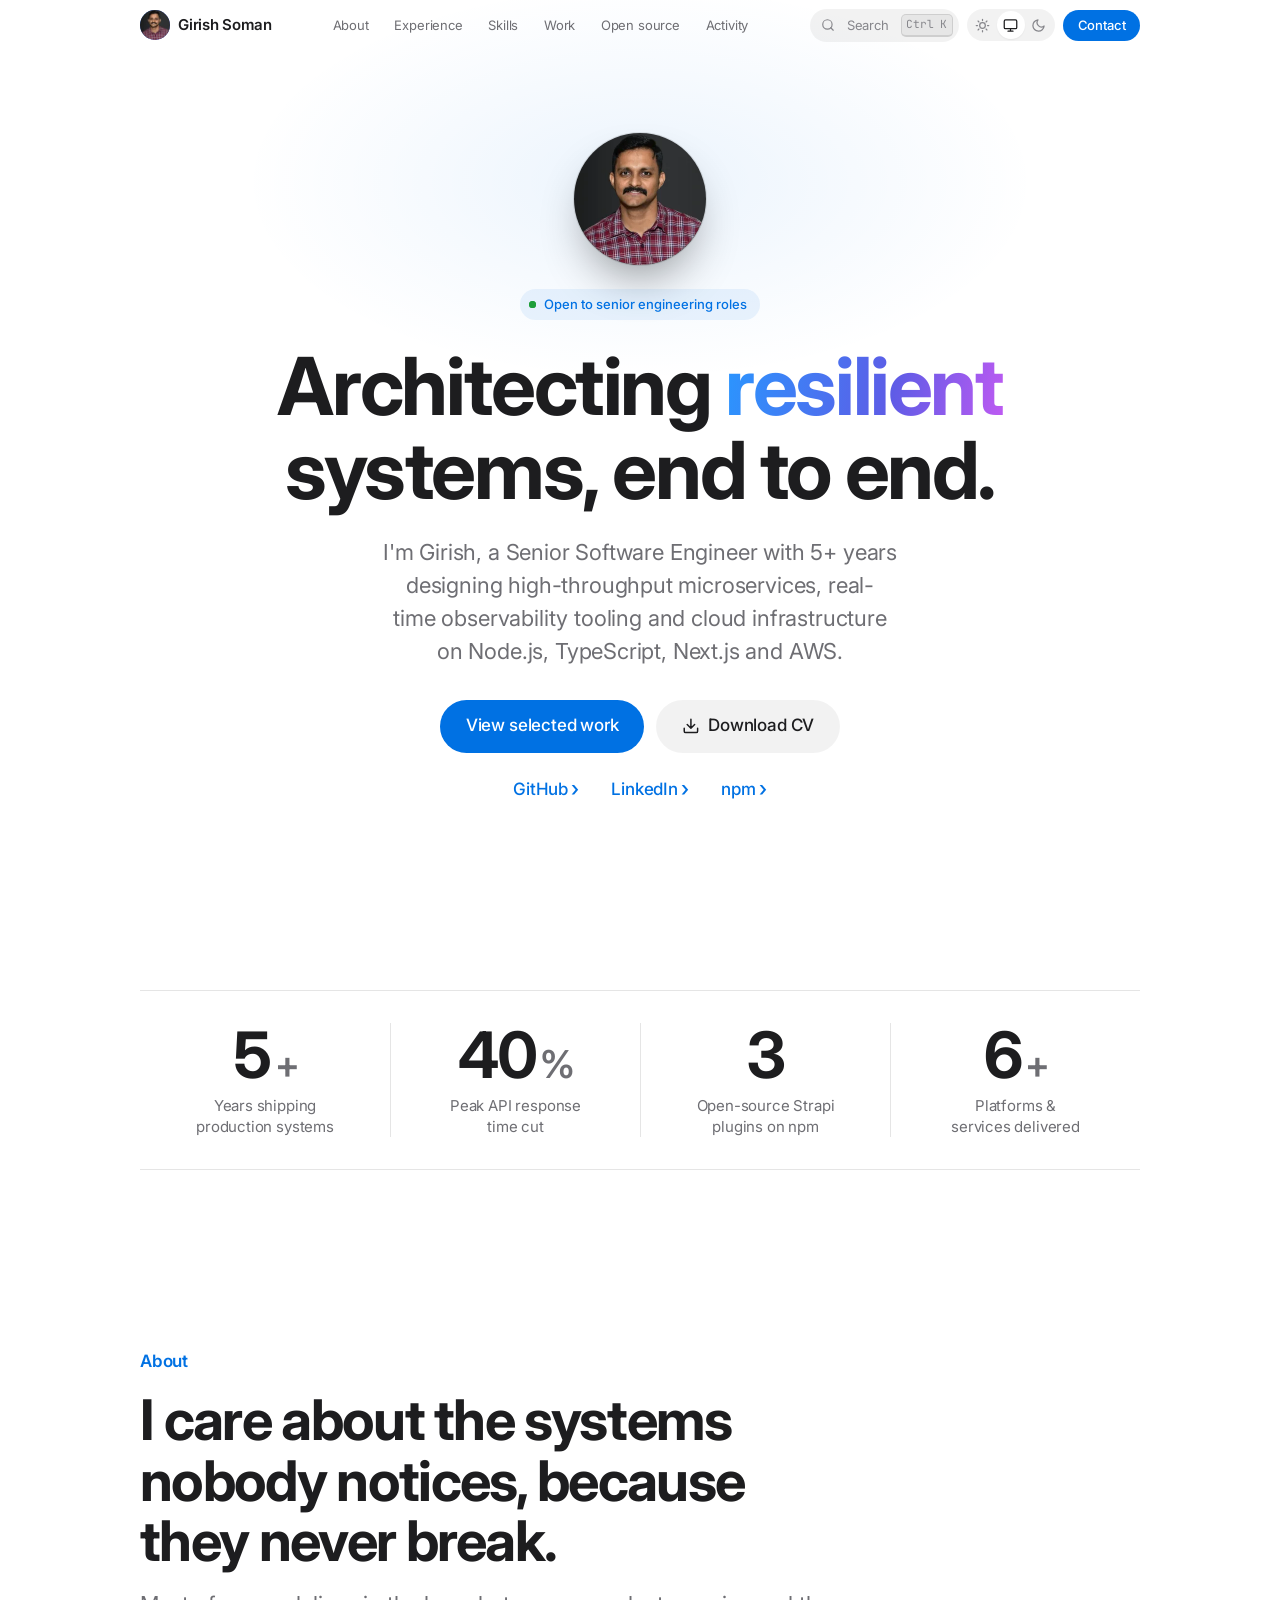
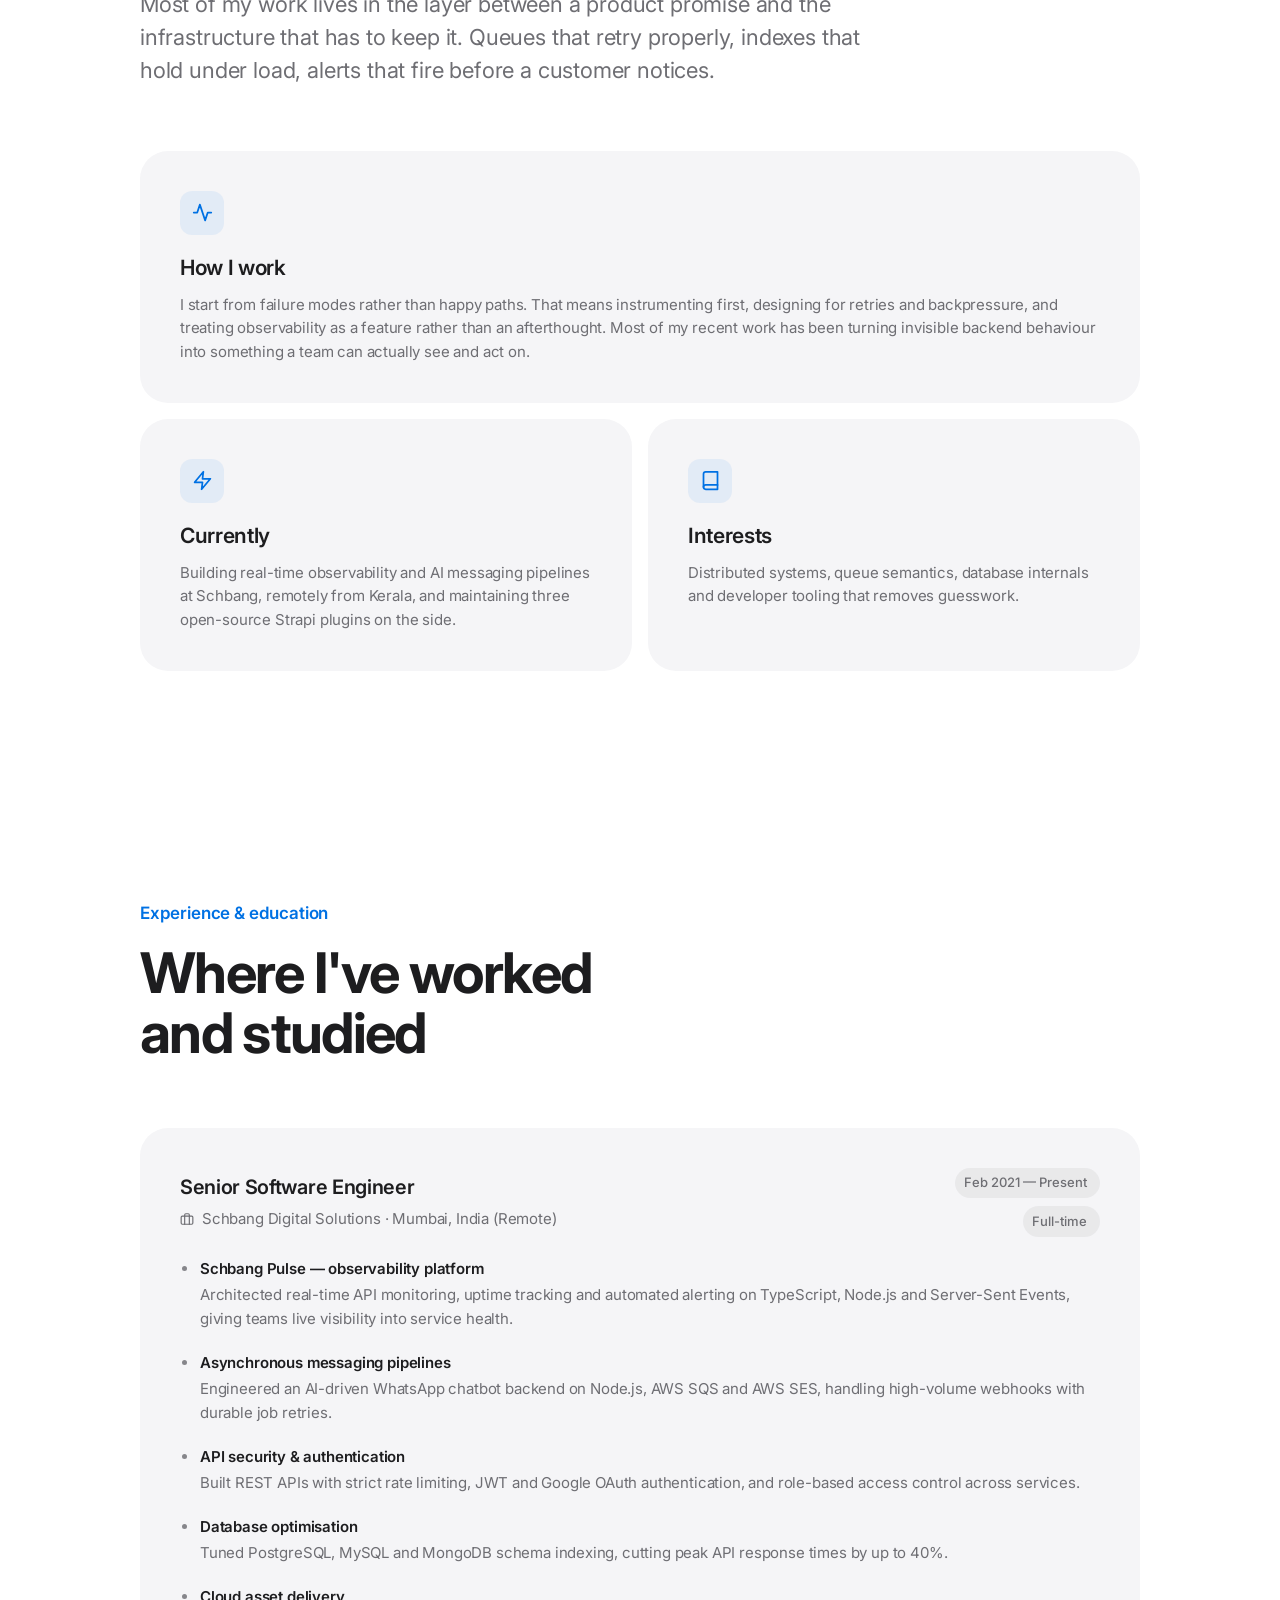
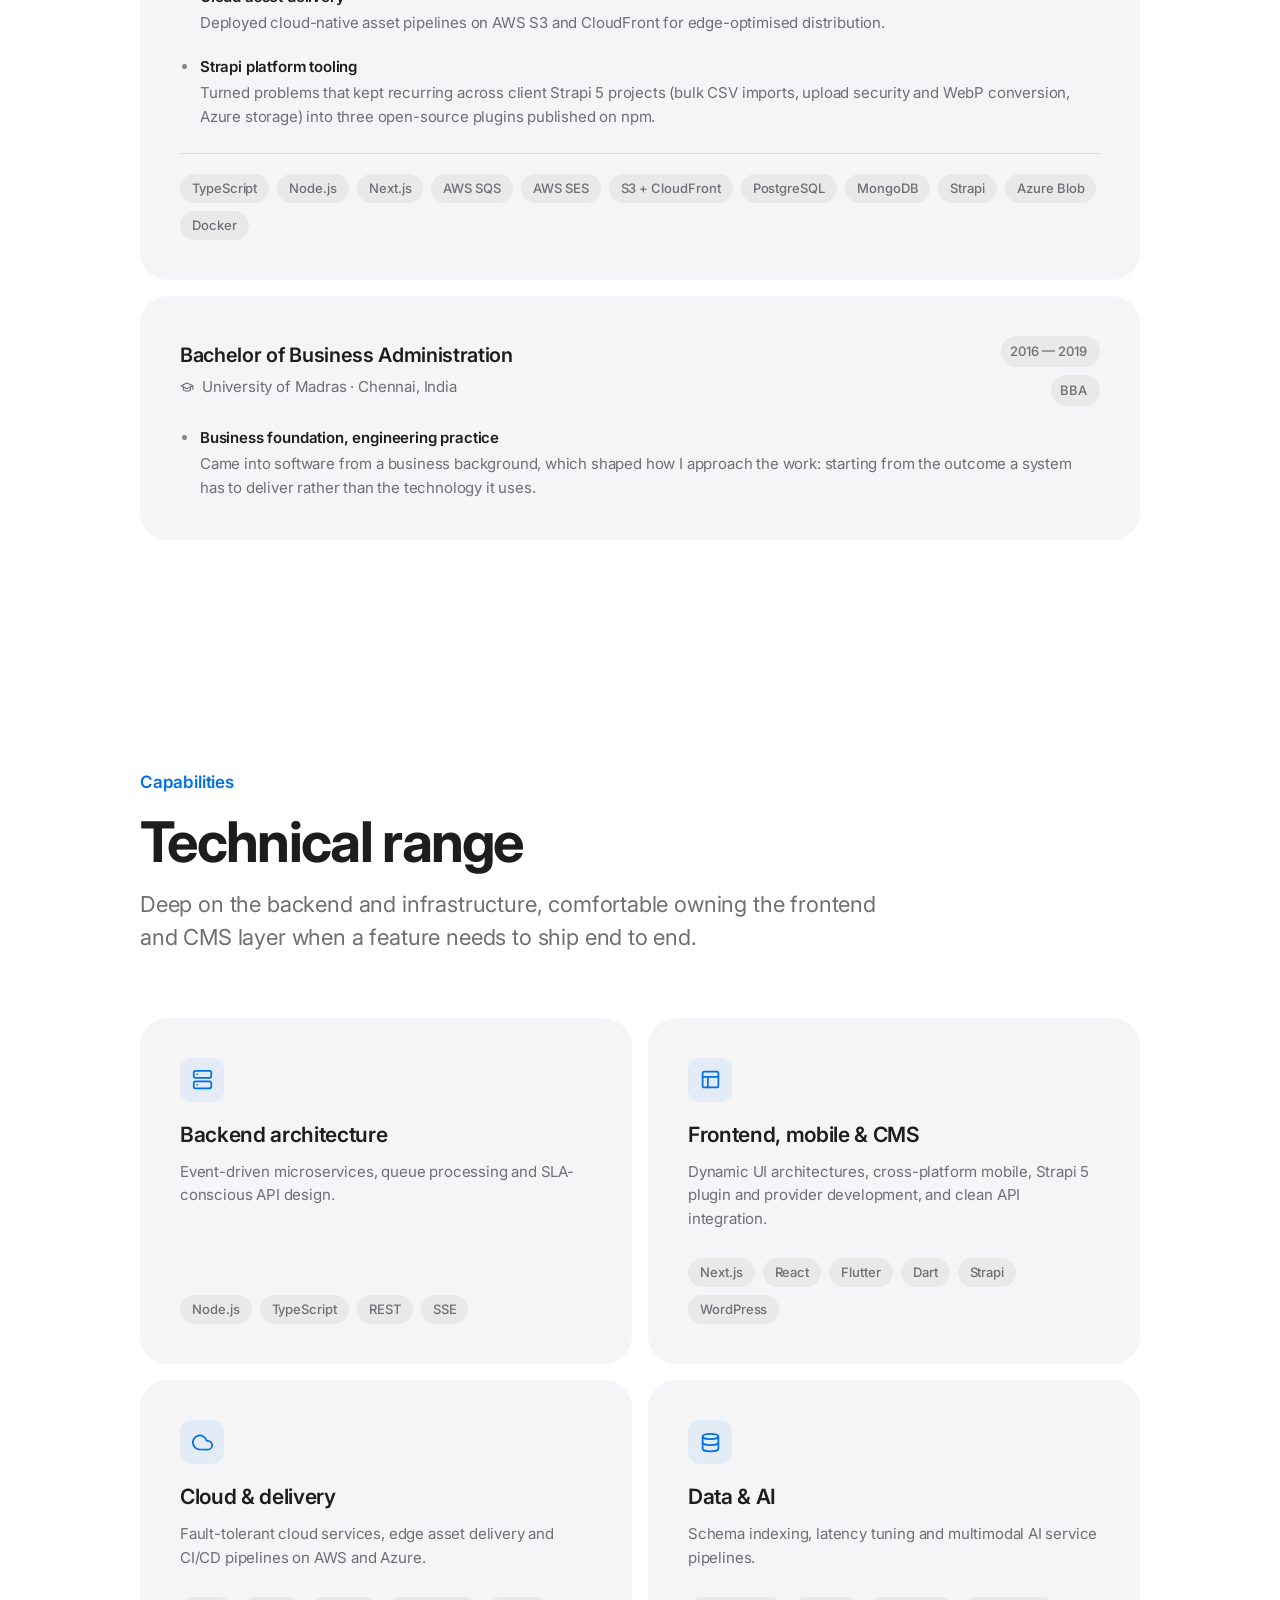
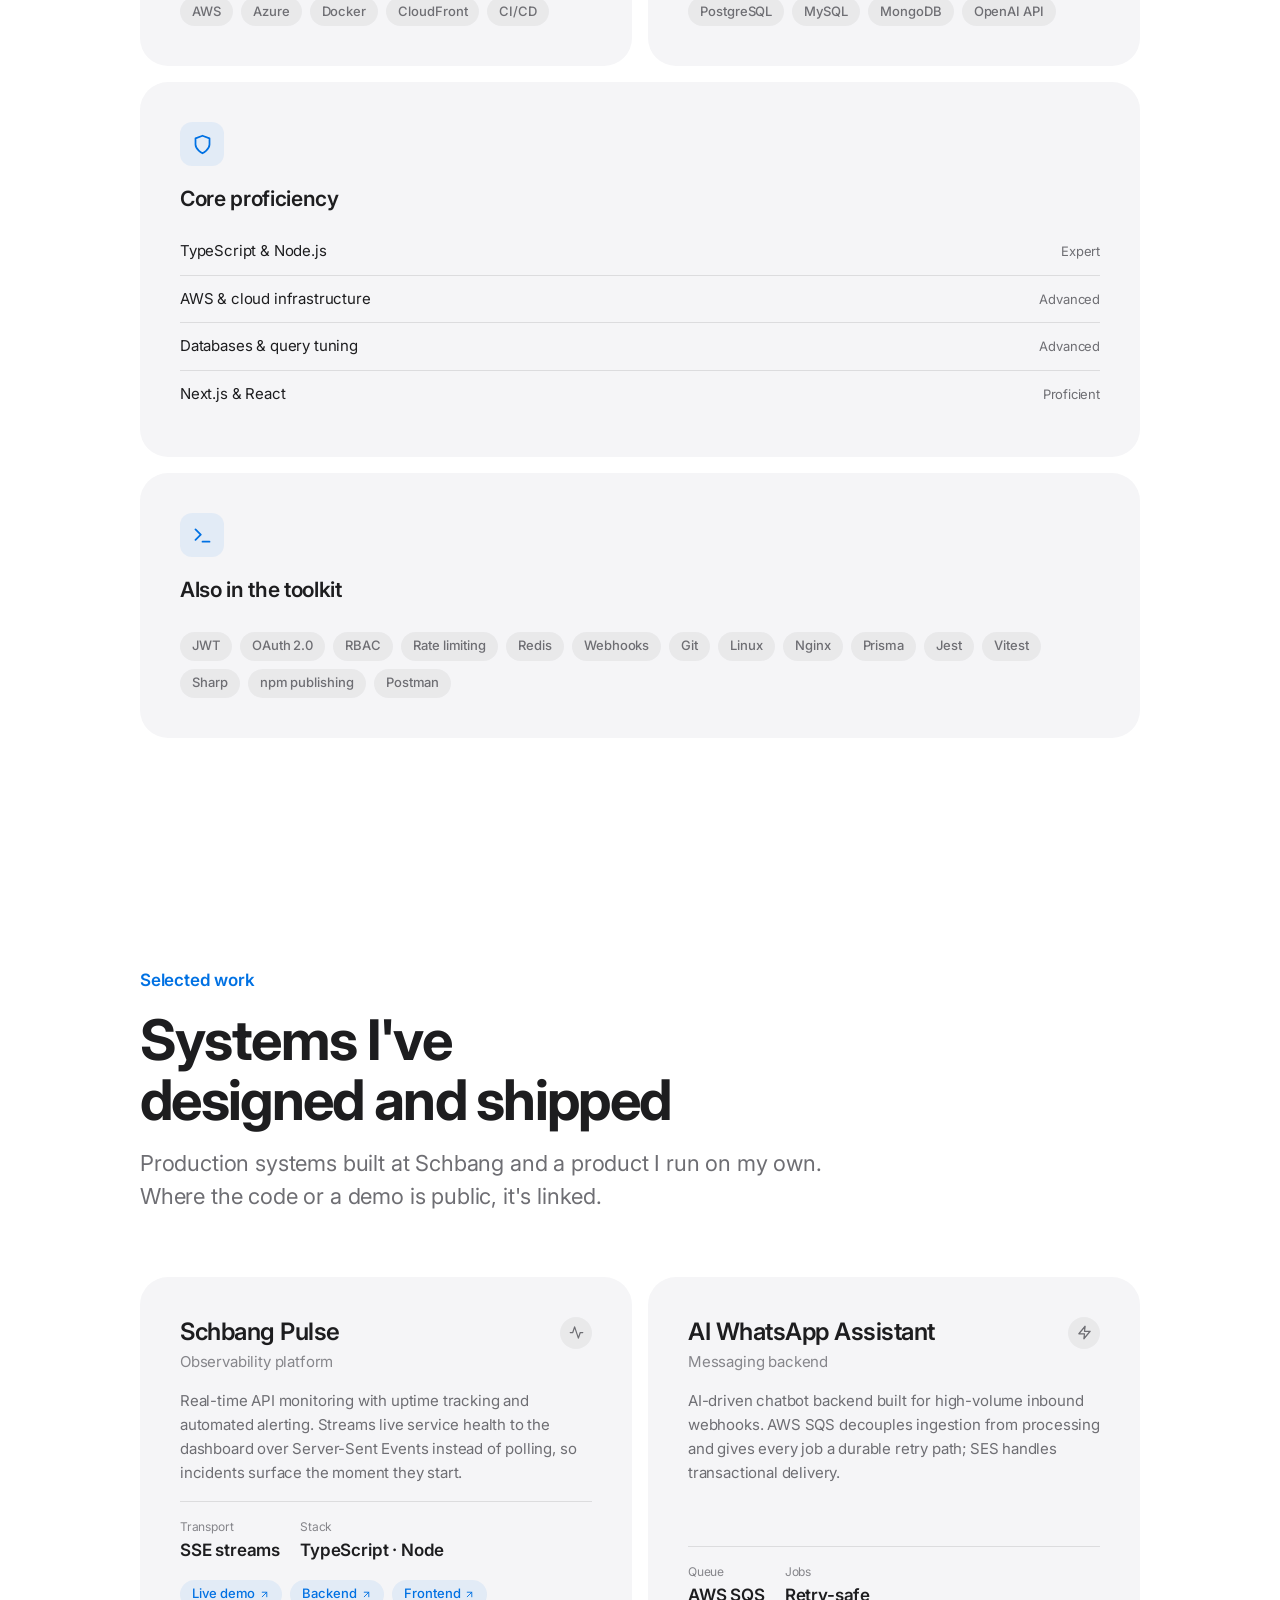
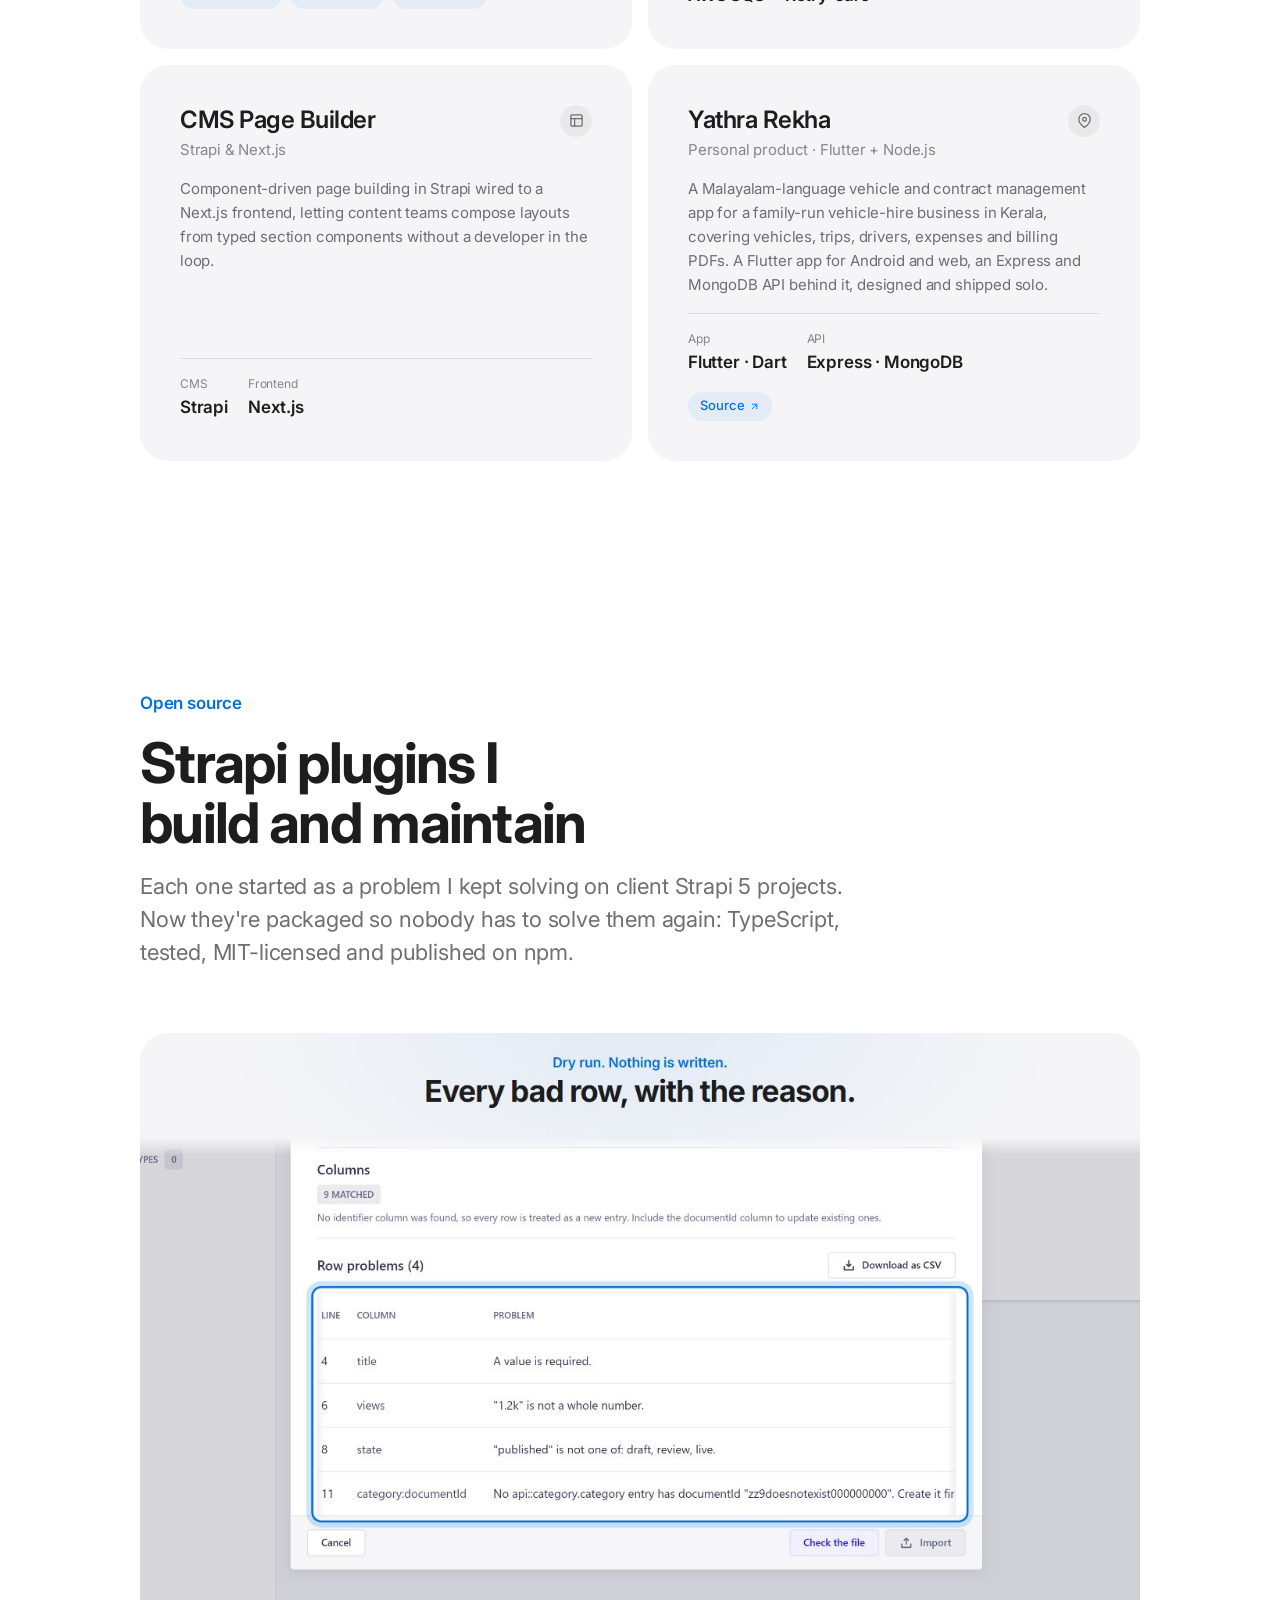
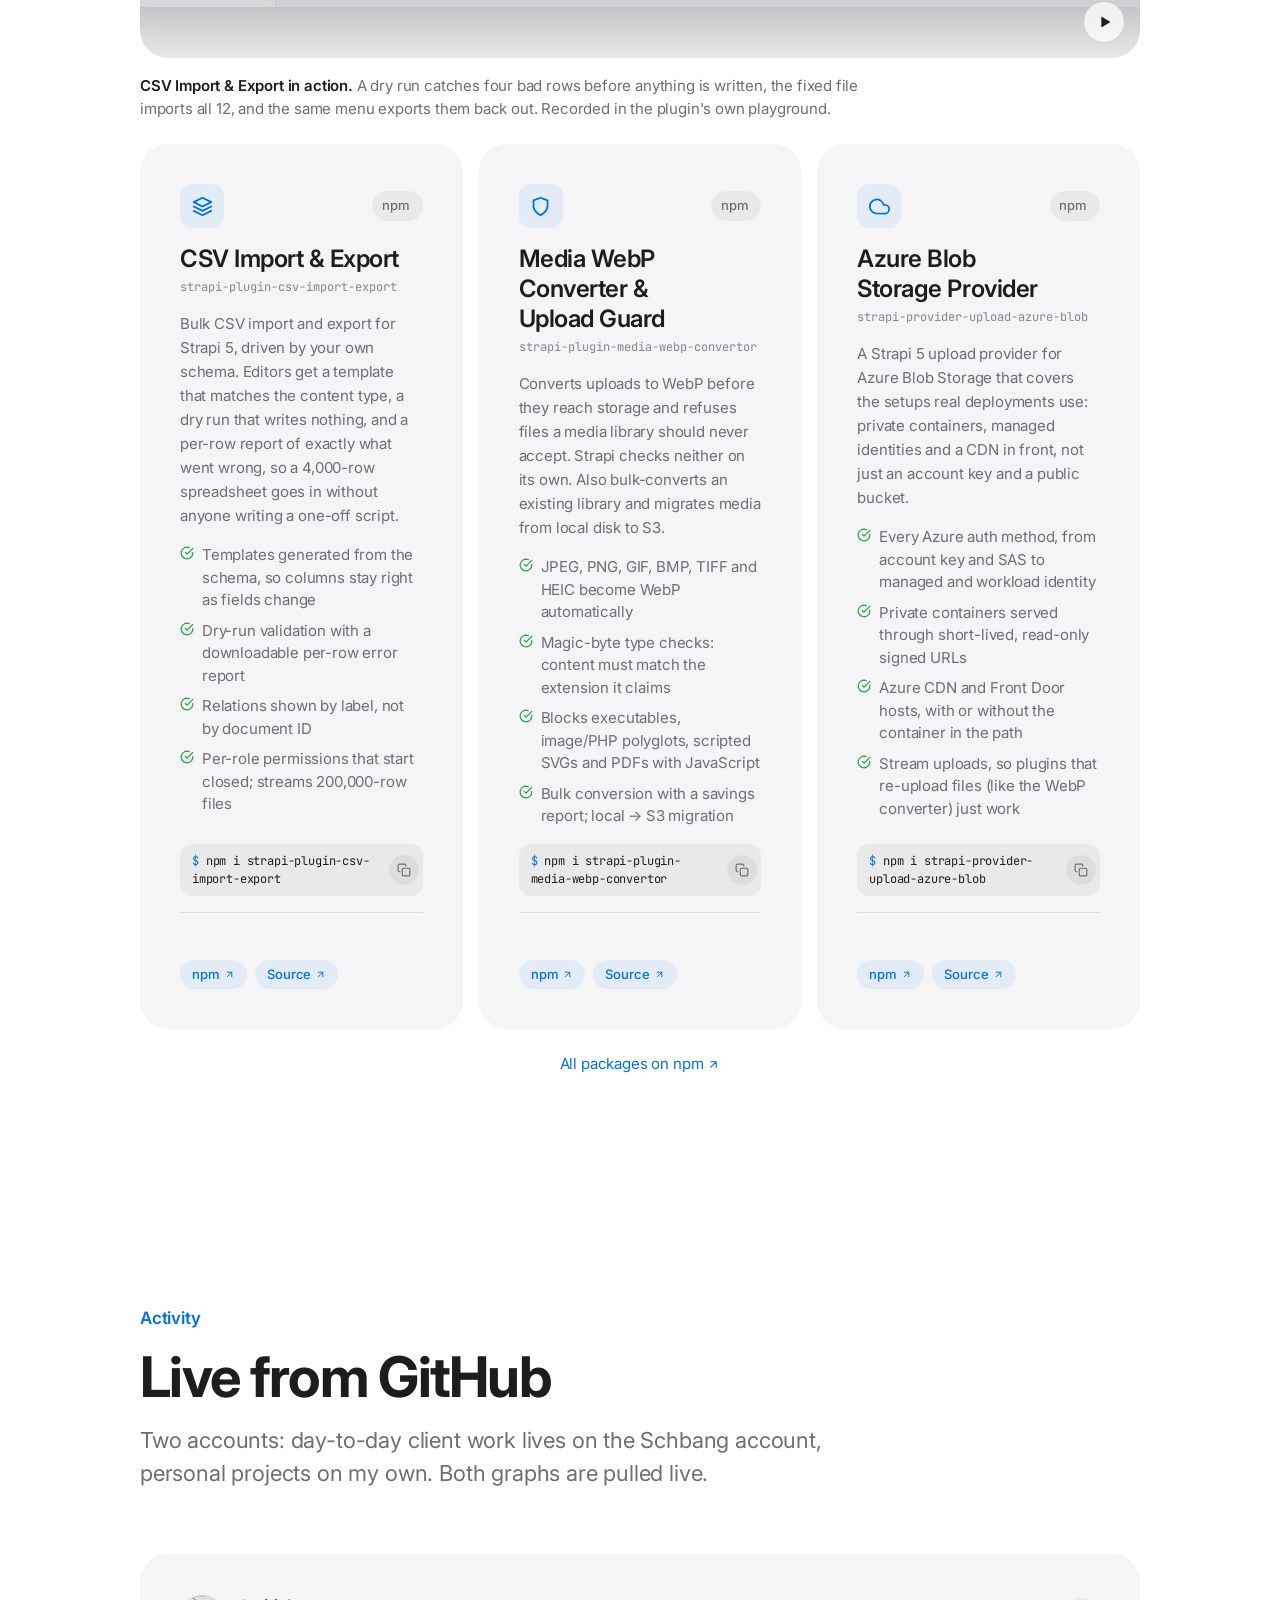
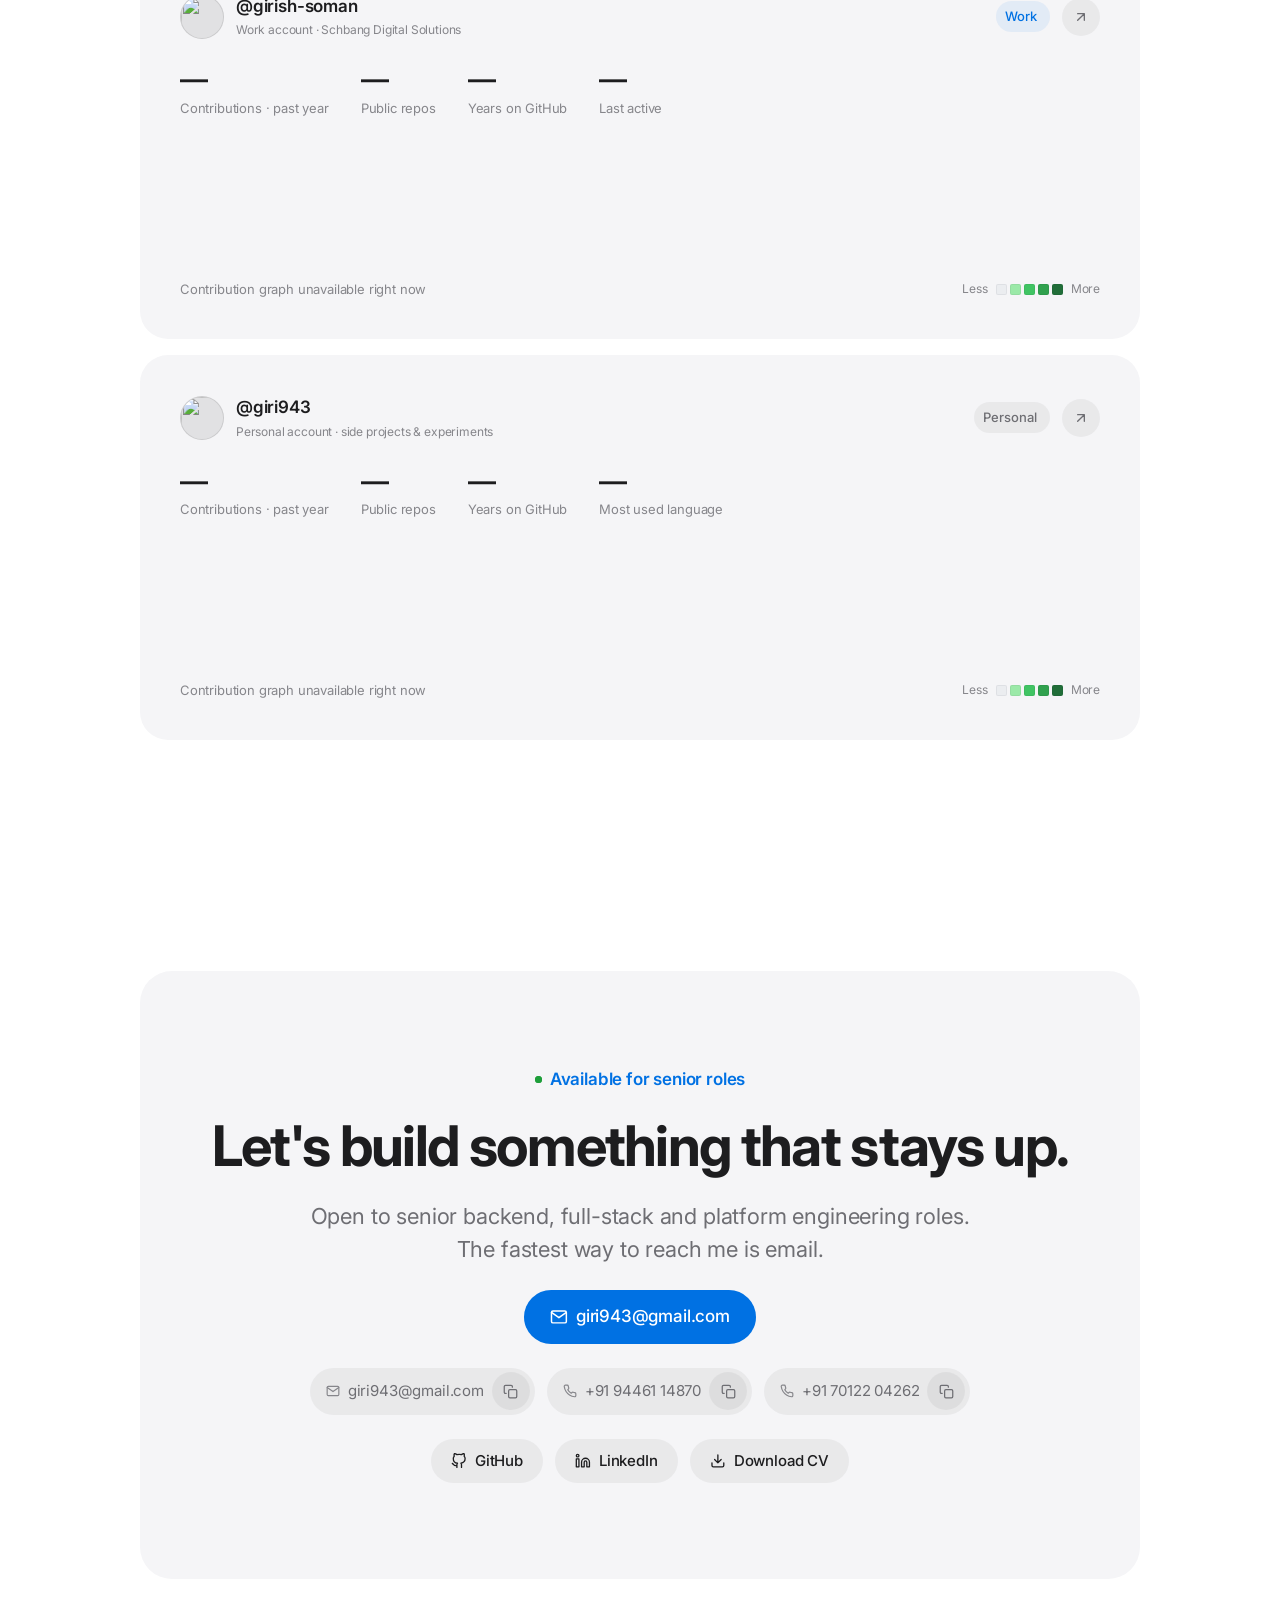
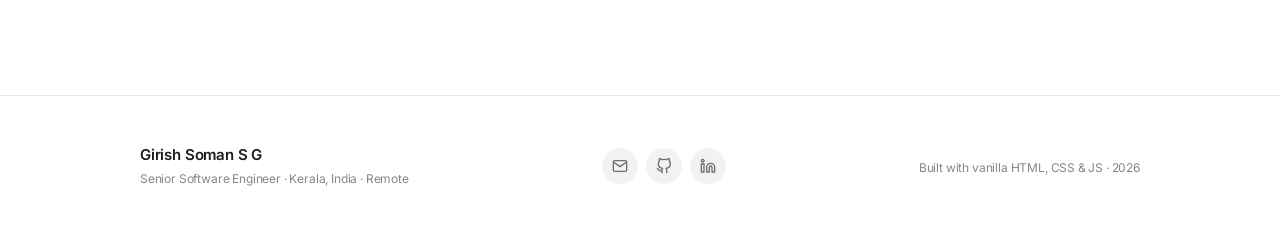
==== commit ca5c6184: "feat: add showcase reel with video support and theme-based loading" ====
--- a/index.html
+++ b/index.html
@@ -122,6 +122,8 @@
       <g id="i-cap" fill="none" stroke="currentColor" stroke-width="2" stroke-linecap="round" stroke-linejoin="round"><path d="M22 10v6M2 10l10-5 10 5-10 5z"/><path d="M6 12v5c3 3 9 3 12 0v-5"/></g>
       <g id="i-phone" fill="none" stroke="currentColor" stroke-width="2" stroke-linecap="round" stroke-linejoin="round"><path d="M22 16.9v3a2 2 0 0 1-2.2 2 19.8 19.8 0 0 1-8.6-3.1 19.5 19.5 0 0 1-6-6A19.8 19.8 0 0 1 2.1 4.1 2 2 0 0 1 4.1 2h3a2 2 0 0 1 2 1.7 12.8 12.8 0 0 0 .7 2.8 2 2 0 0 1-.5 2.1L8.1 9.9a16 16 0 0 0 6 6l1.3-1.3a2 2 0 0 1 2.1-.4 12.8 12.8 0 0 0 2.8.7A2 2 0 0 1 22 16.9z"/></g>
       <g id="i-package" fill="none" stroke="currentColor" stroke-width="2" stroke-linecap="round" stroke-linejoin="round"><path d="m16.5 9.4-9-5.2M21 16V8a2 2 0 0 0-1-1.7l-7-4a2 2 0 0 0-2 0l-7 4A2 2 0 0 0 3 8v8a2 2 0 0 0 1 1.7l7 4a2 2 0 0 0 2 0l7-4a2 2 0 0 0 1-1.7z"/><path d="M3.3 7 12 12l8.7-5M12 22V12"/></g>
+      <g id="i-play" fill="currentColor" stroke="none"><path d="M8 5.5v13a1 1 0 0 0 1.5.86l11-6.5a1 1 0 0 0 0-1.72l-11-6.5A1 1 0 0 0 8 5.5z"/></g>
+      <g id="i-pause" fill="currentColor" stroke="none"><rect x="6" y="5" width="4" height="14" rx="1"/><rect x="14" y="5" width="4" height="14" rx="1"/></g>
     </defs>
   </svg>
 
@@ -652,6 +654,27 @@
           </p>
         </div>
 
+        <!-- Showcase reel. Sources follow the colour theme and only load near the
+             viewport; main.js plays it while visible, unless reduced motion is on. -->
+        <figure class="showcase" data-reveal data-showcase>
+          <div class="showcase__frame">
+            <video class="showcase__video" muted loop playsinline preload="none"
+                   width="1280" height="800"
+                   poster="assets/video/csv-import-export-dark.jpg"
+                   data-src-dark="assets/video/csv-import-export-dark"
+                   data-src-light="assets/video/csv-import-export-light"
+                   aria-label="Screen recording: importing a CSV of 12 articles into Strapi with the CSV Import and Export plugin. A dry run lists four bad rows with reasons, the fixed file imports all 12, then the export dialog is shown."></video>
+            <button class="showcase__toggle" type="button" data-showcase-toggle aria-label="Pause video">
+              <svg viewBox="0 0 24 24" aria-hidden="true"><use href="#i-pause"/></svg>
+            </button>
+          </div>
+          <figcaption class="showcase__caption">
+            <strong>CSV Import &amp; Export in action.</strong>
+            A dry run catches four bad rows before anything is written, the fixed file imports all 12,
+            and the same menu exports them back out. Recorded in the plugin's own playground.
+          </figcaption>
+        </figure>
+
         <div class="oss">
           <article class="card oss-card" data-reveal data-npm="strapi-plugin-csv-import-export">
             <header class="oss-card__head">
--- a/assets/css/main.css
+++ b/assets/css/main.css
@@ -827,6 +827,35 @@
   .projects--two { grid-template-columns: repeat(2, minmax(0, 1fr)); }
 }
 
+/* Showcase reel above the plugin cards */
+.showcase { margin-bottom: var(--space-6); }
+.showcase__frame {
+  position: relative;
+  aspect-ratio: 16 / 10;
+  border-radius: var(--radius-xl);
+  overflow: hidden;
+  background: var(--surface);
+}
+.showcase__video { display: block; width: 100%; height: 100%; object-fit: cover; }
+.showcase__toggle {
+  position: absolute;
+  right: var(--space-4); bottom: var(--space-4);
+  display: grid;
+  place-items: center;
+  width: 40px; height: 40px;
+  border-radius: var(--radius-full);
+  background: var(--glass-bg);
+  -webkit-backdrop-filter: var(--glass-blur);
+  backdrop-filter: var(--glass-blur);
+  color: var(--text);
+  box-shadow: var(--shadow-sm);
+  transition: transform var(--dur-base) var(--ease-spring);
+}
+.showcase__toggle:hover { transform: scale(1.06); }
+.showcase__toggle svg { width: 16px; height: 16px; }
+.showcase__caption { max-width: 48rem; margin-top: var(--space-4); font-size: var(--fs-sm); line-height: 1.55; color: var(--text-secondary); }
+.showcase__caption strong { color: var(--text); font-weight: var(--fw-semibold); }
+
 /* Open source */
 .oss { display: grid; grid-template-columns: repeat(auto-fit, minmax(min(100%, 300px), 1fr)); gap: var(--space-4); }
 .oss-card { display: flex; flex-direction: column; gap: var(--space-4); }
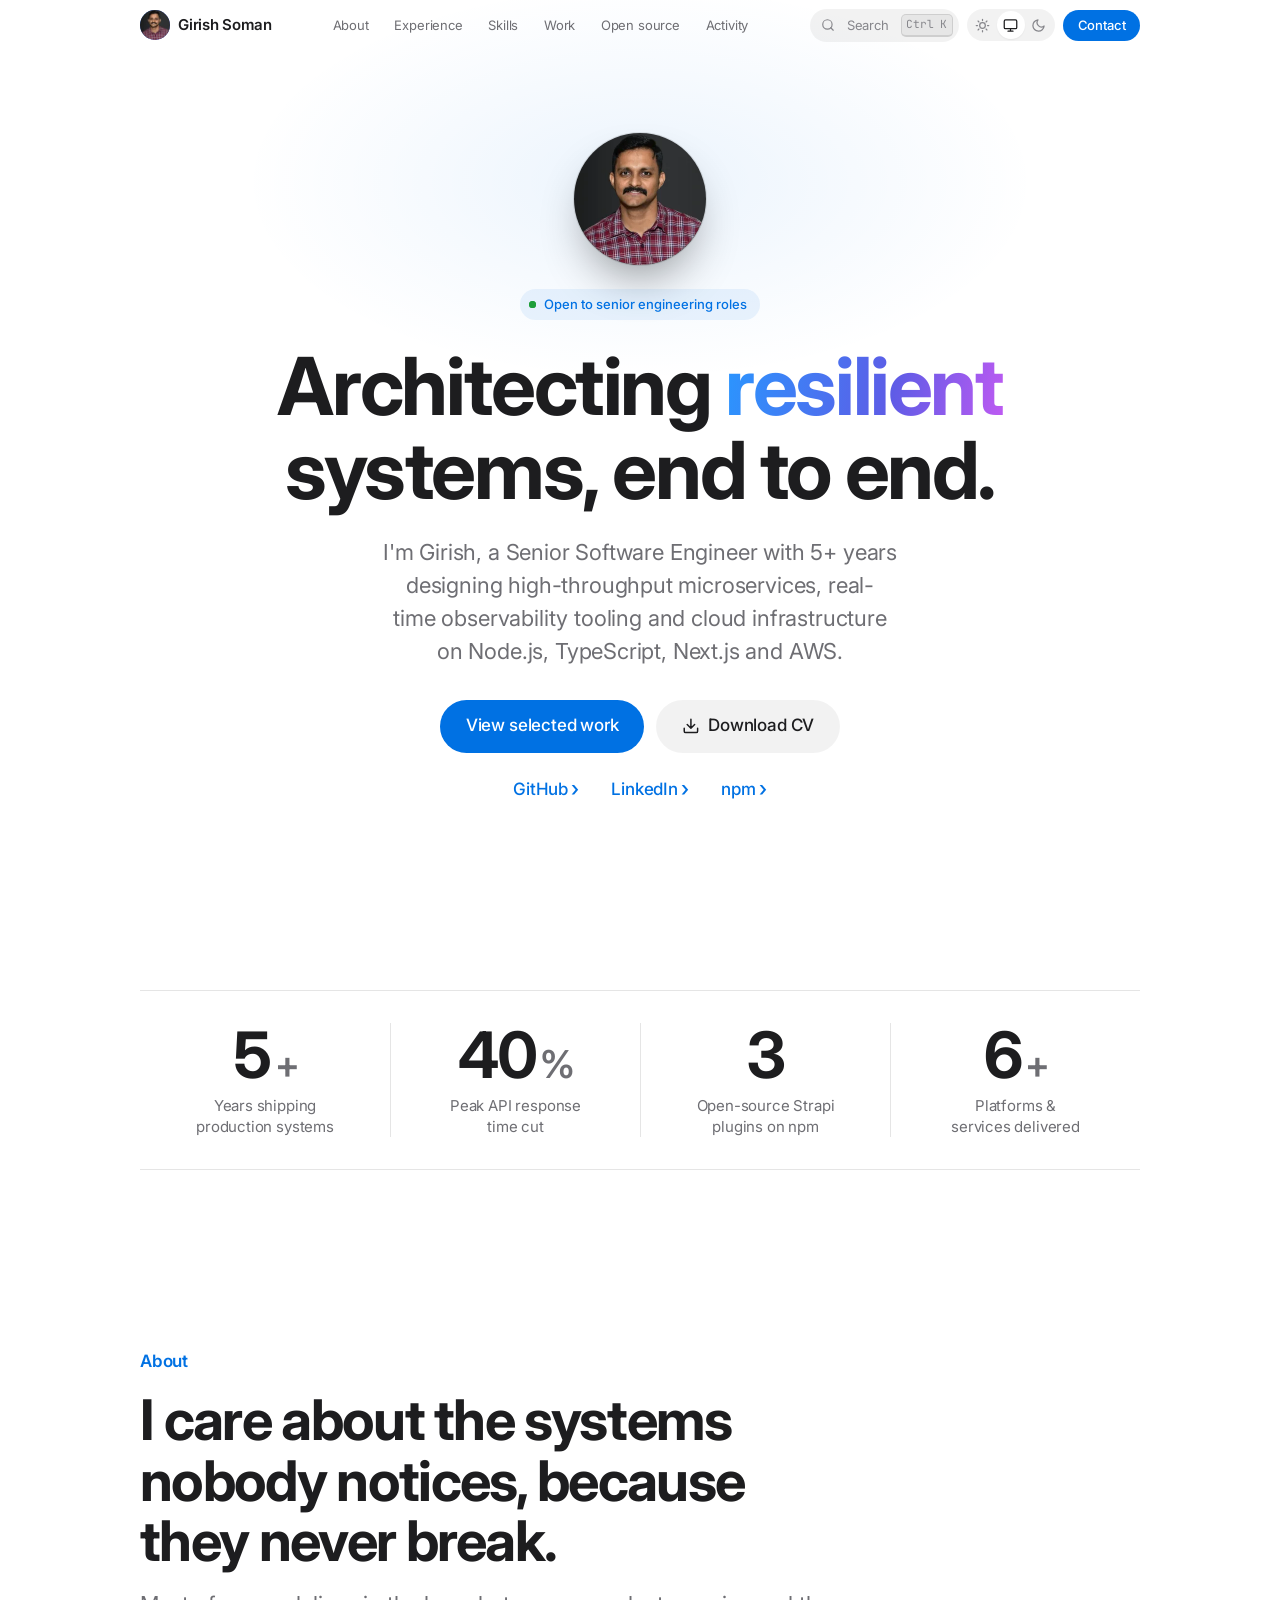
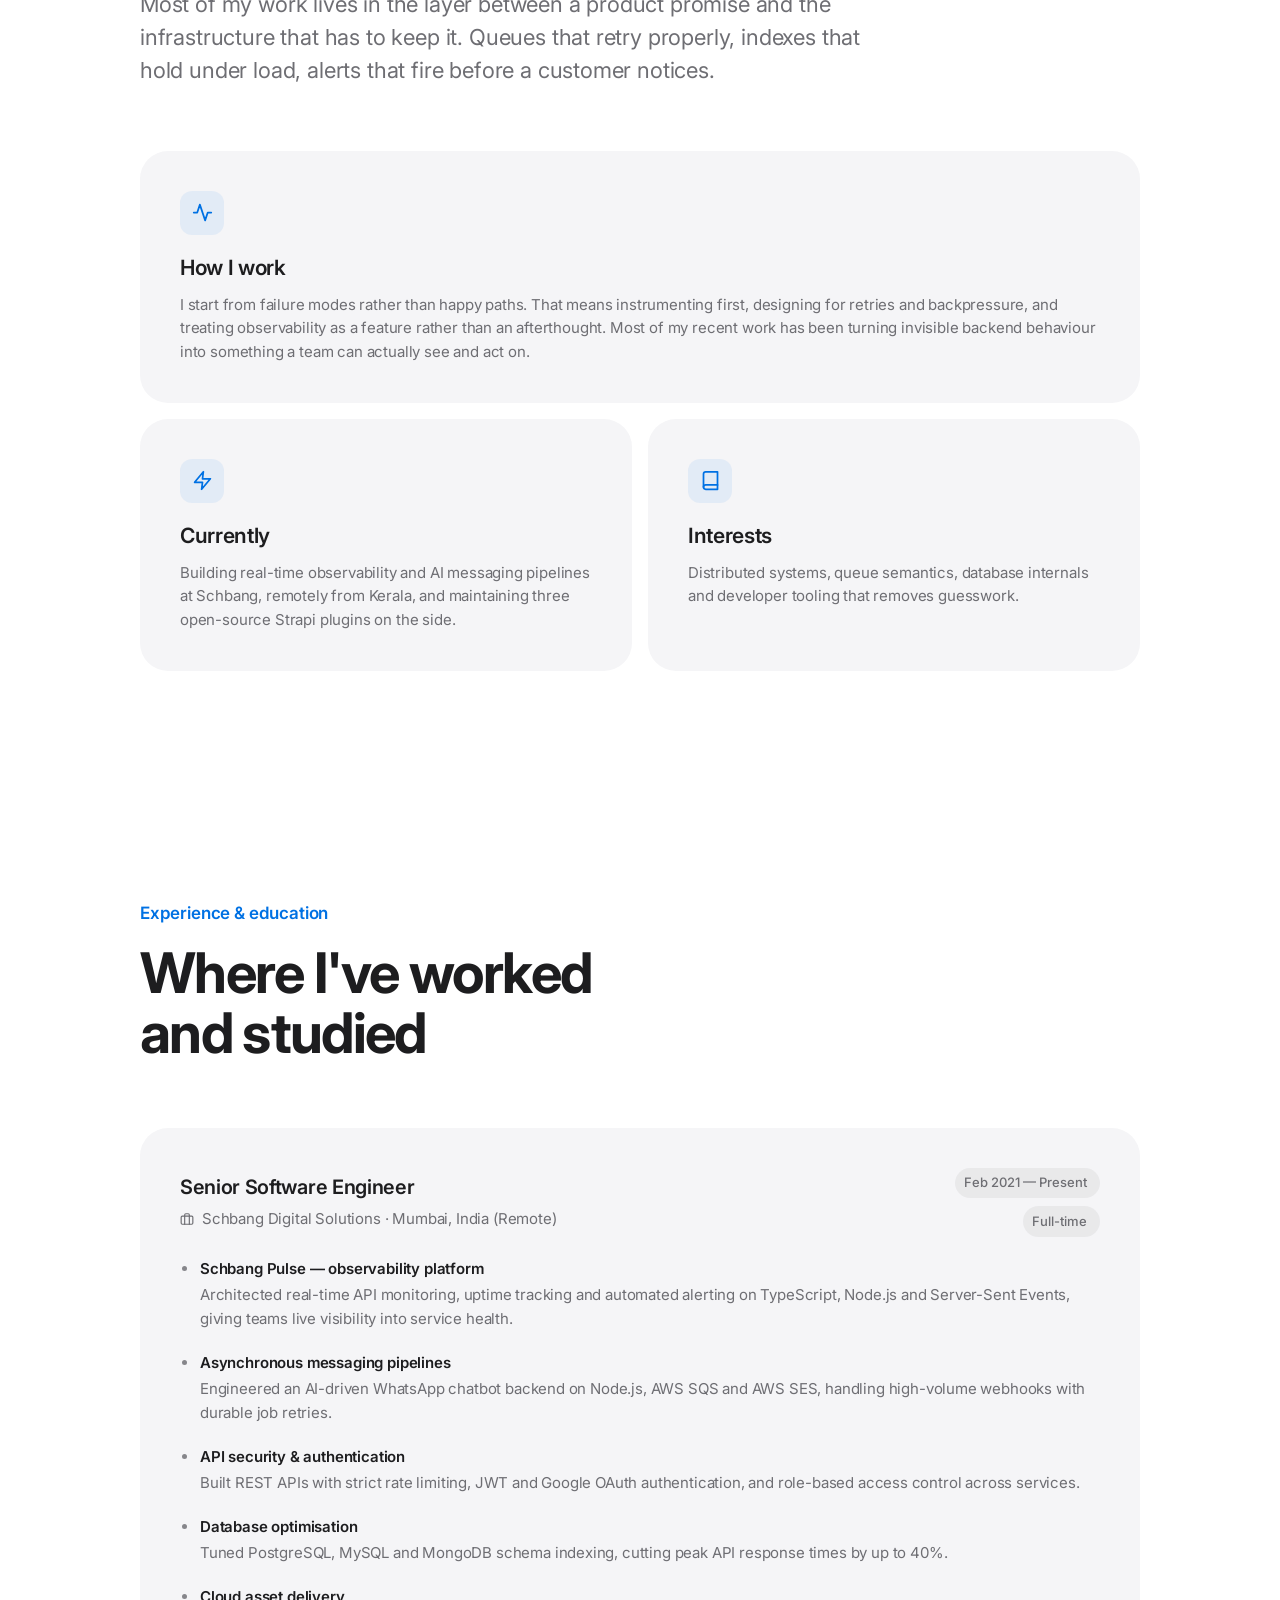
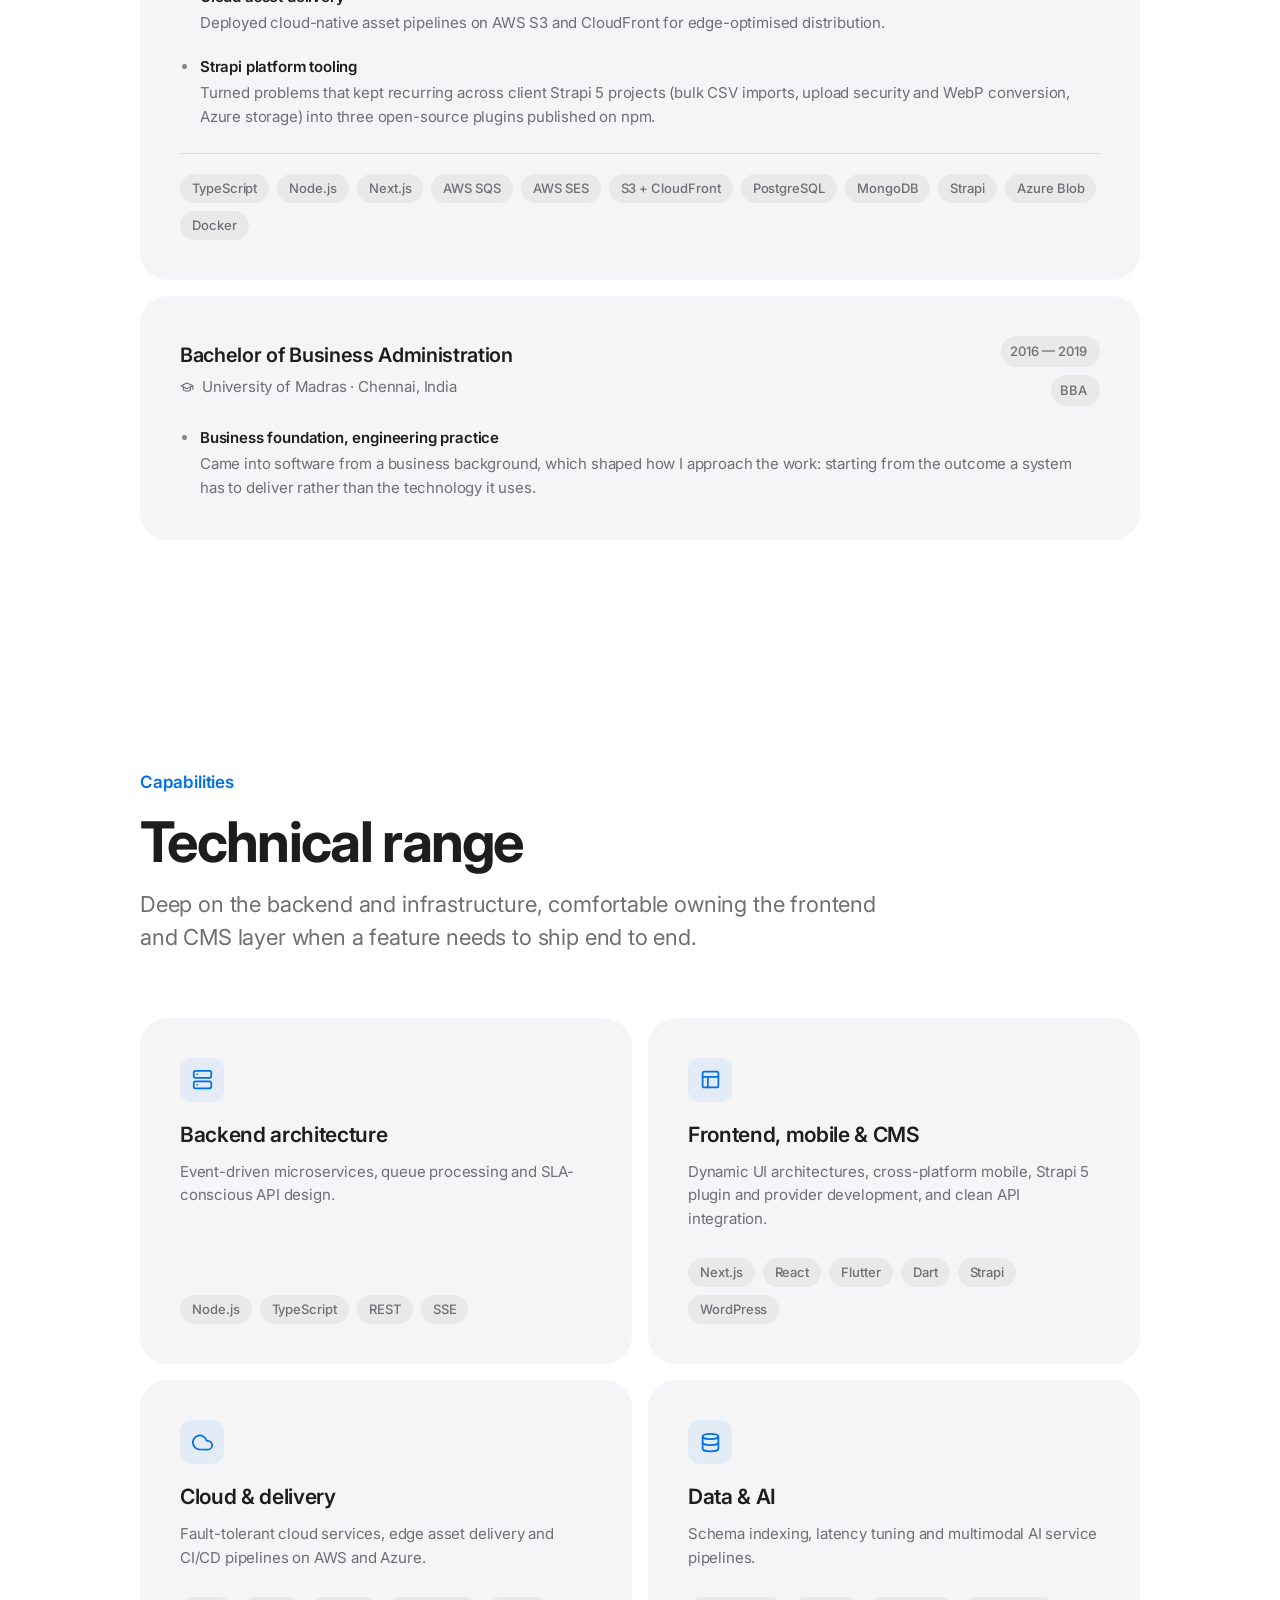
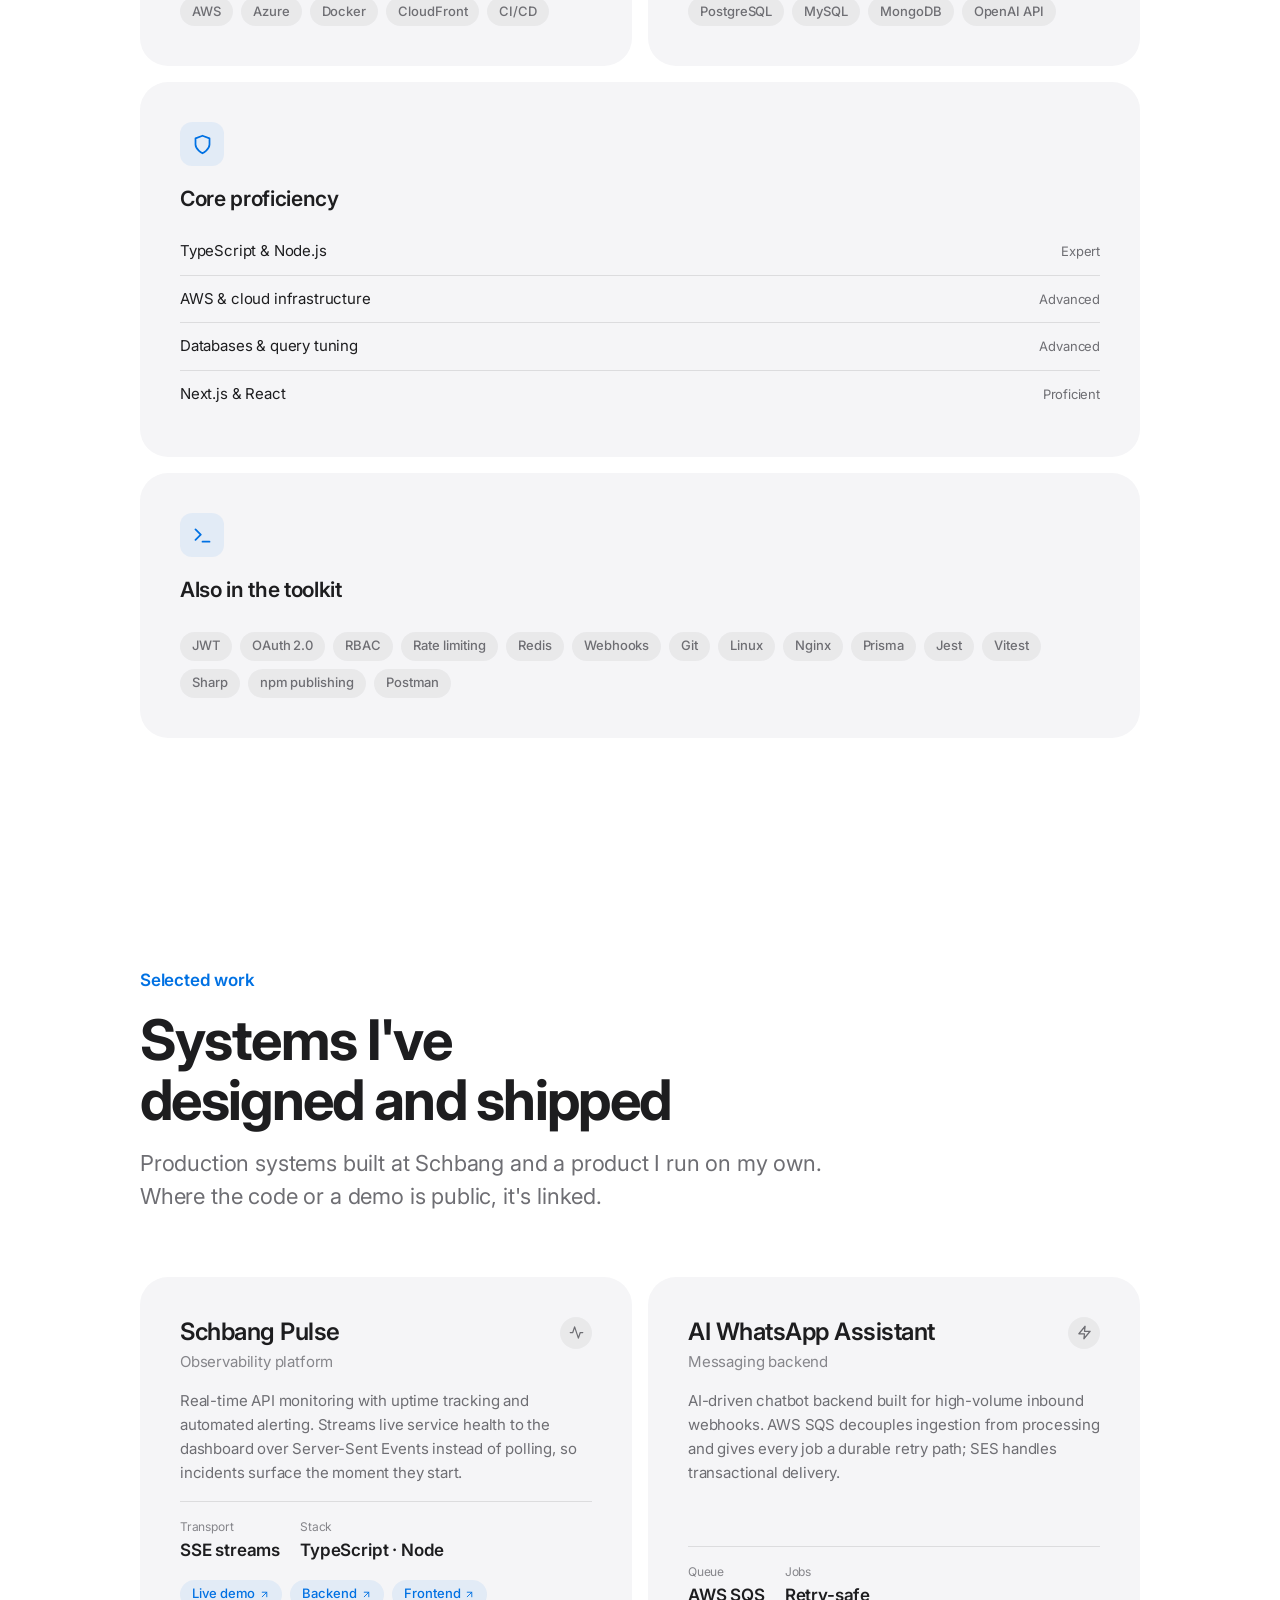
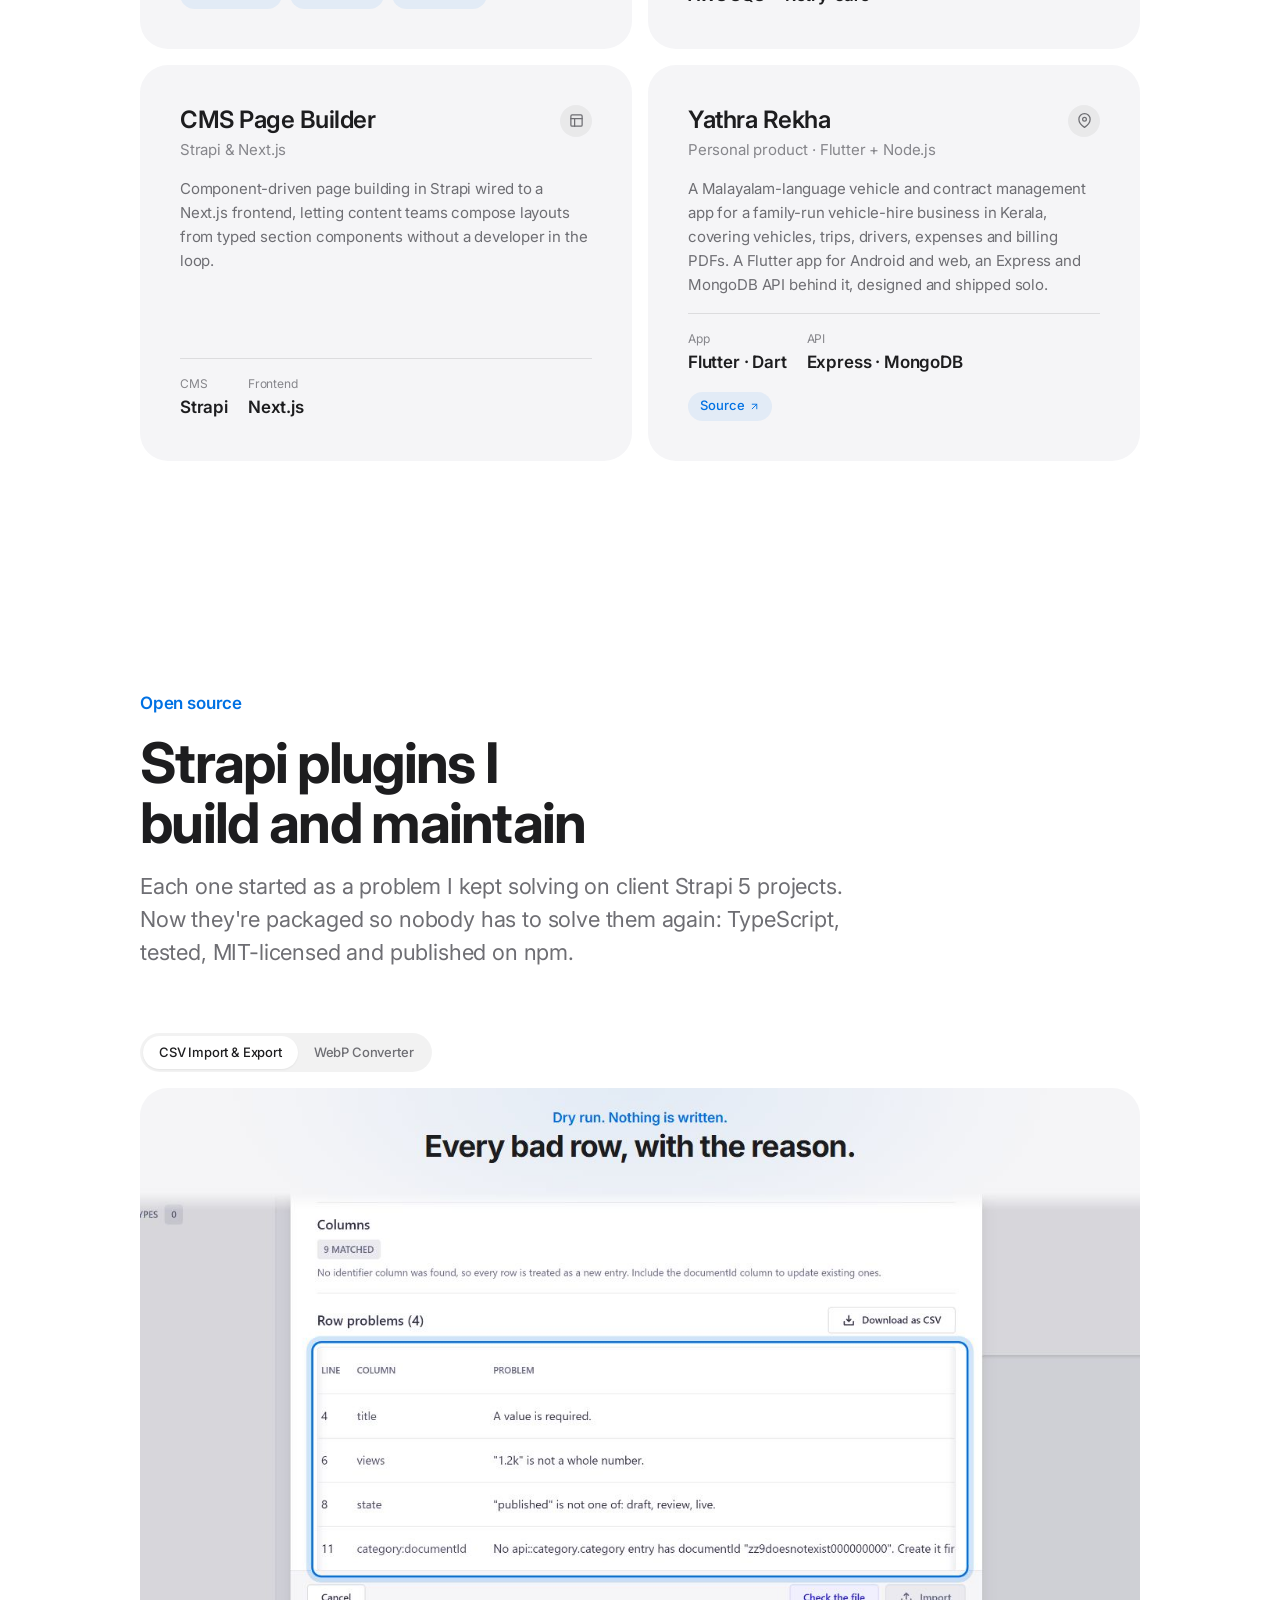
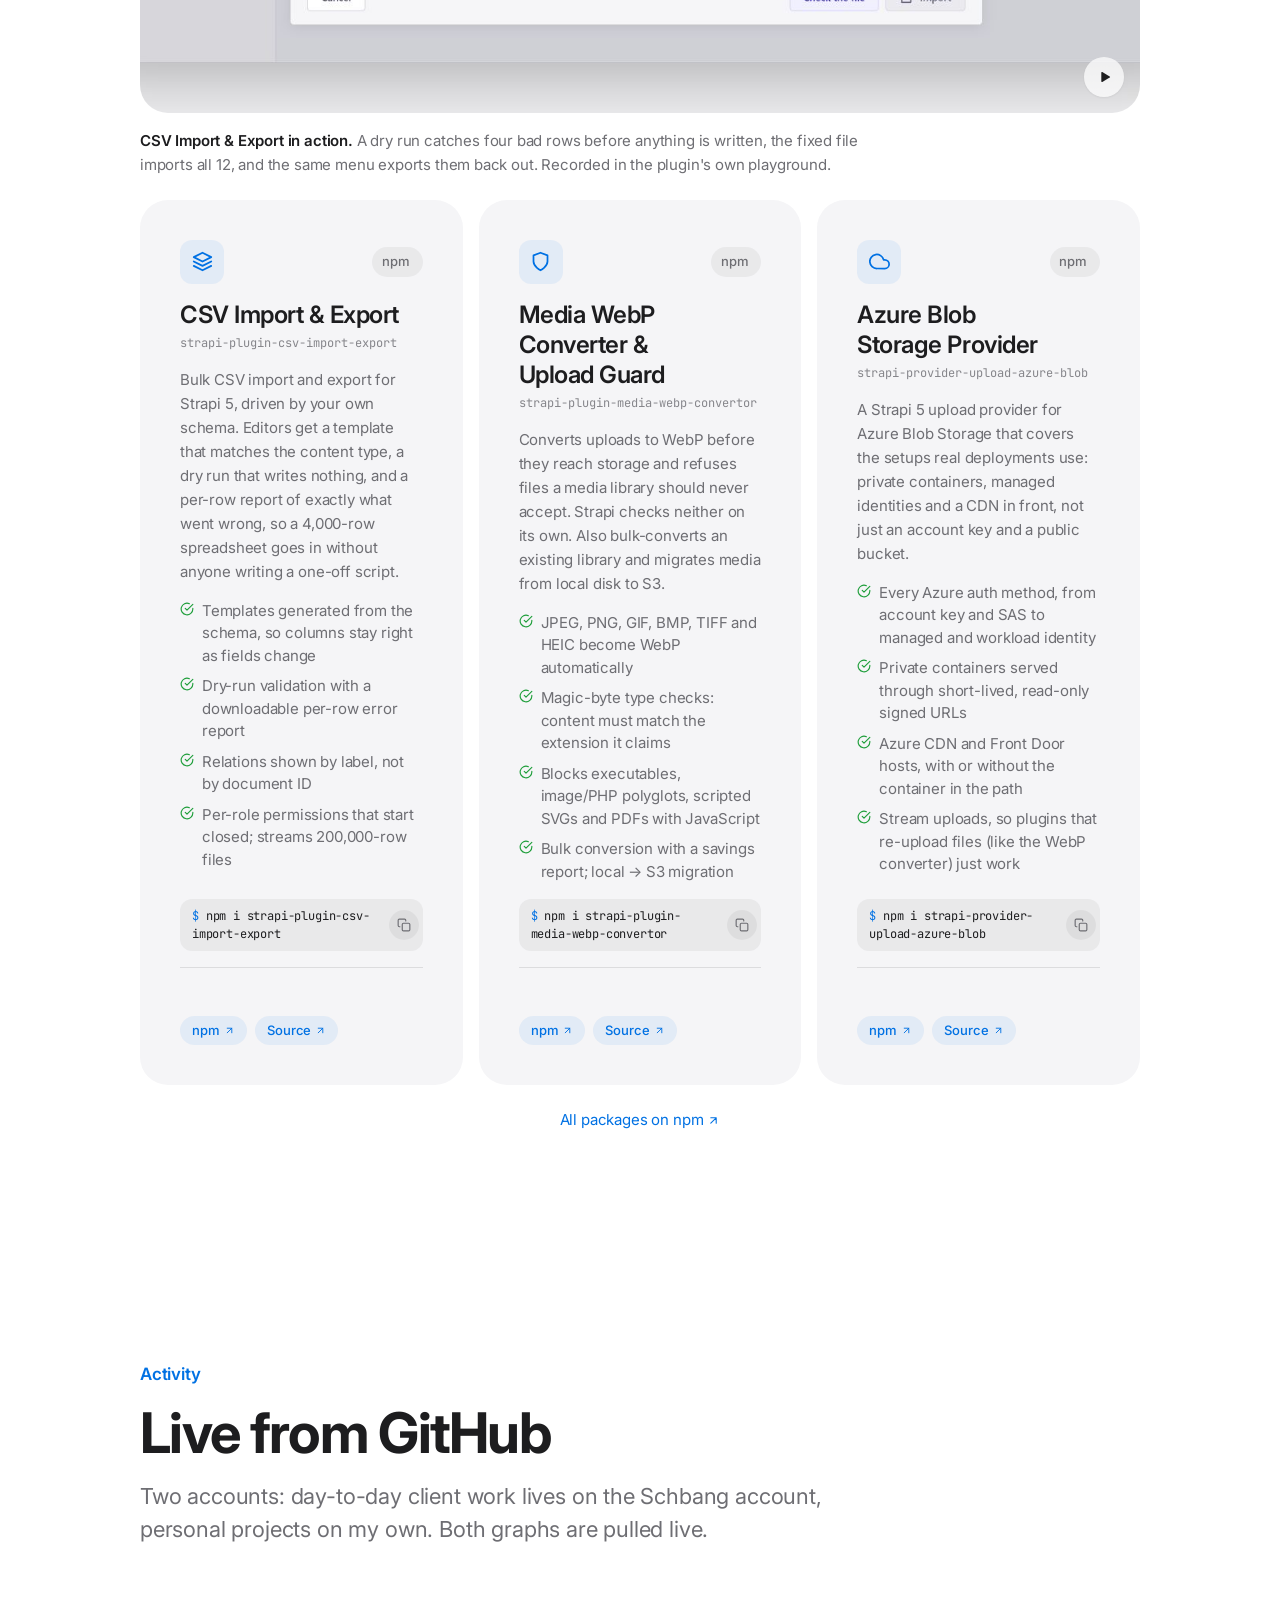
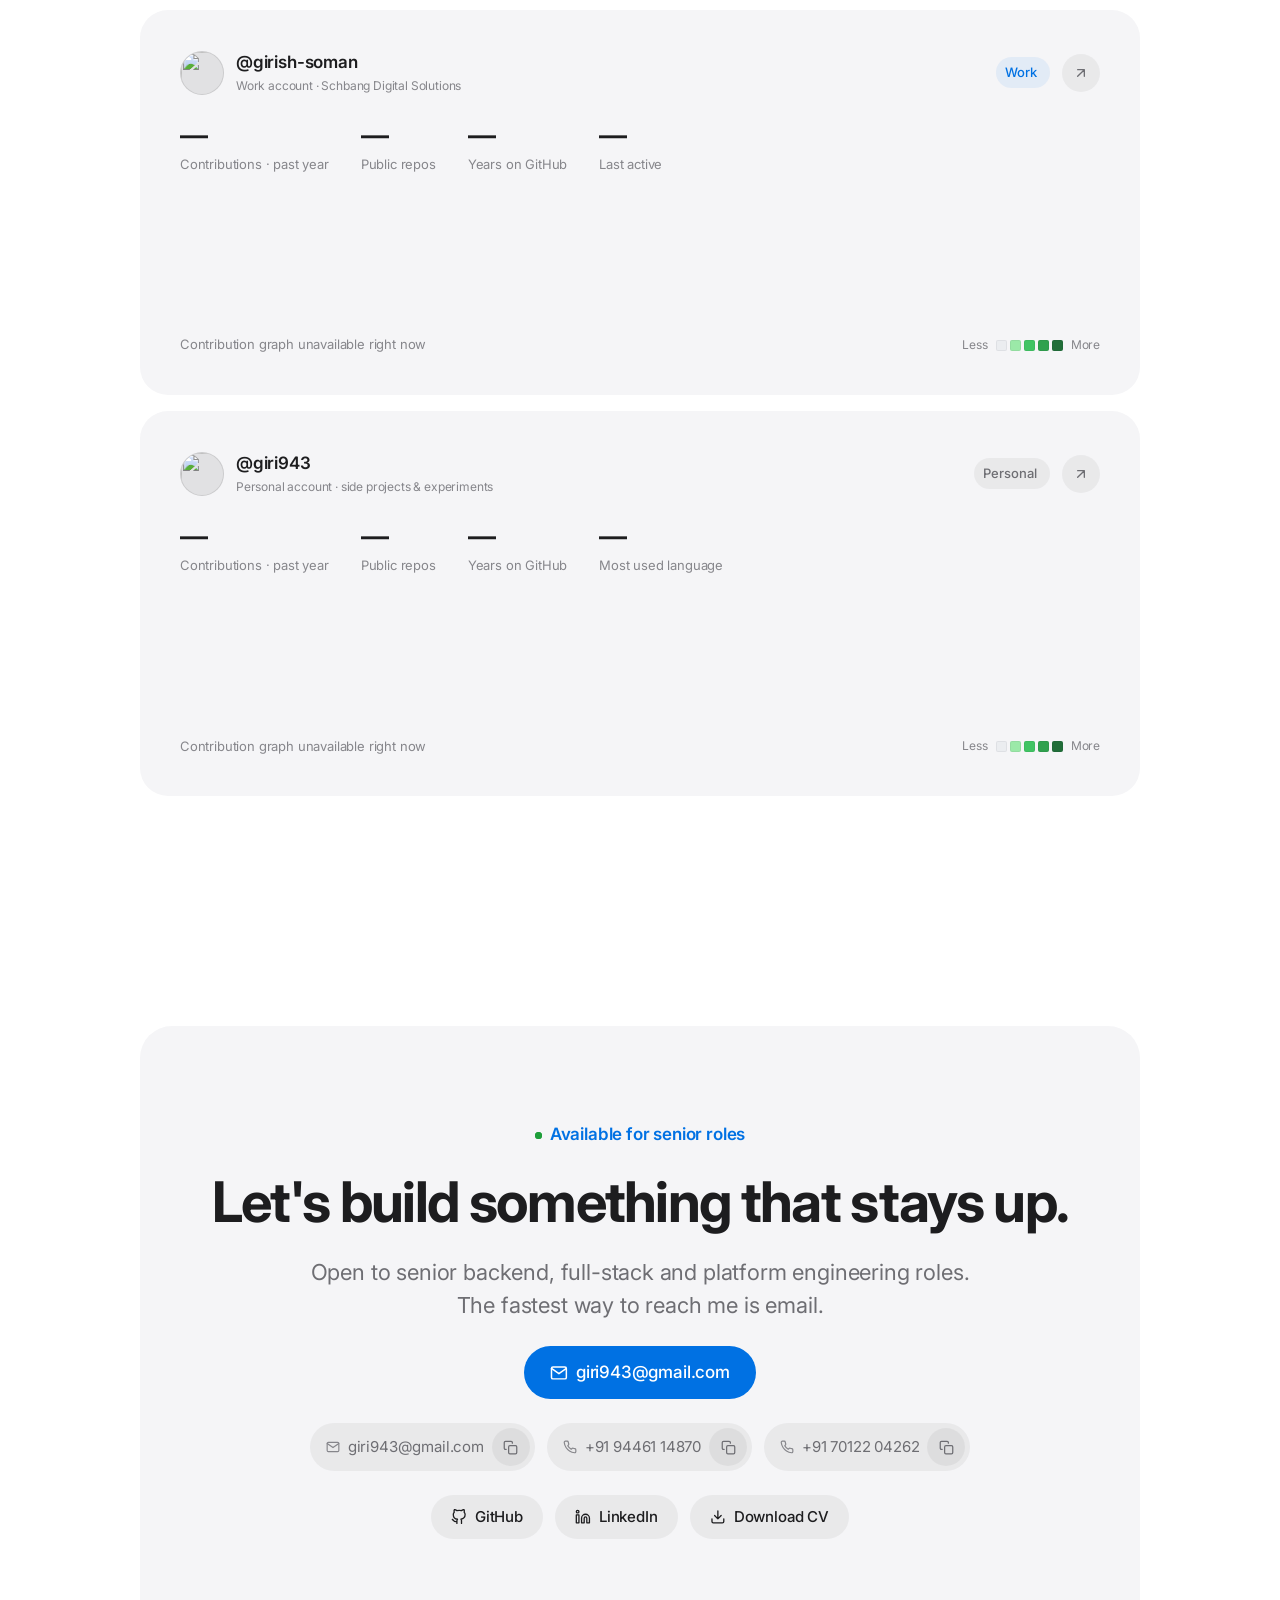
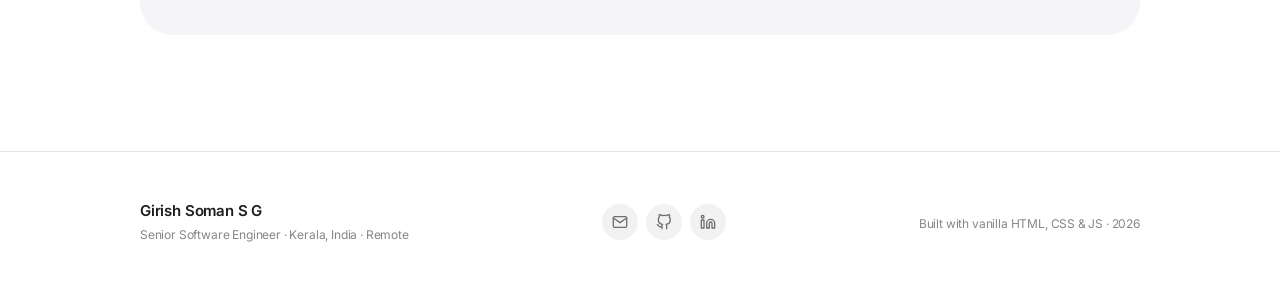
==== commit 87193d17: "feat: implement segmented control for showcase reels with theme-based video rendering" ====
--- a/index.html
+++ b/index.html
@@ -654,24 +654,42 @@
           </p>
         </div>
 
-        <!-- Showcase reel. Sources follow the colour theme and only load near the
-             viewport; main.js plays it while visible, unless reduced motion is on. -->
+        <!-- Showcase reels. One <video>; the segmented control picks the reel and
+             the colour theme picks the dark or light render. main.js loads a reel
+             only near the viewport and plays it while visible (not with reduced motion). -->
         <figure class="showcase" data-reveal data-showcase>
-          <div class="showcase__frame">
+          <div class="showcase__tabs" role="tablist" aria-label="Plugin demos">
+            <span class="showcase__tabs-thumb" aria-hidden="true" data-showcase-thumb></span>
+            <button class="showcase__tab" type="button" role="tab" id="reel-tab-csv" aria-selected="true"
+                    aria-controls="reel-panel" data-reel="assets/video/csv-import-export"
+                    data-label="Screen recording: importing a CSV of 12 articles into Strapi with the CSV Import and Export plugin. A dry run lists four bad rows with reasons, the fixed file imports all 12, then the export dialog is shown.">
+              CSV Import &amp; Export
+            </button>
+            <button class="showcase__tab" type="button" role="tab" id="reel-tab-webp" aria-selected="false" tabindex="-1"
+                    aria-controls="reel-panel" data-reel="assets/video/webp-converter"
+                    data-label="Screen recording: a 1.2 MB JPEG uploaded to the Strapi Media Library is stored as a 758 KB WebP, an SVG containing a script is refused, then six existing images are bulk-converted, saving 46%.">
+              WebP Converter
+            </button>
+          </div>
+
+          <div class="showcase__frame" id="reel-panel" role="tabpanel" aria-labelledby="reel-tab-csv">
             <video class="showcase__video" muted loop playsinline preload="none"
                    width="1280" height="800"
-                   poster="assets/video/csv-import-export-dark.jpg"
-                   data-src-dark="assets/video/csv-import-export-dark"
-                   data-src-light="assets/video/csv-import-export-light"
-                   aria-label="Screen recording: importing a CSV of 12 articles into Strapi with the CSV Import and Export plugin. A dry run lists four bad rows with reasons, the fixed file imports all 12, then the export dialog is shown."></video>
+                   poster="assets/video/csv-import-export-dark.jpg"></video>
             <button class="showcase__toggle" type="button" data-showcase-toggle aria-label="Pause video">
               <svg viewBox="0 0 24 24" aria-hidden="true"><use href="#i-pause"/></svg>
             </button>
           </div>
-          <figcaption class="showcase__caption">
+
+          <figcaption class="showcase__caption" data-caption-for="assets/video/csv-import-export">
             <strong>CSV Import &amp; Export in action.</strong>
             A dry run catches four bad rows before anything is written, the fixed file imports all 12,
             and the same menu exports them back out. Recorded in the plugin's own playground.
+          </figcaption>
+          <figcaption class="showcase__caption" data-caption-for="assets/video/webp-converter" hidden>
+            <strong>WebP Converter &amp; Upload Guard in action.</strong>
+            A 1.2 MB JPEG is stored as a 758 KB WebP, an SVG hiding a script is refused before it
+            reaches storage, and six existing images convert in one click, 46% smaller.
           </figcaption>
         </figure>
 
--- a/assets/css/main.css
+++ b/assets/css/main.css
@@ -829,6 +829,35 @@
 
 /* Showcase reel above the plugin cards */
 .showcase { margin-bottom: var(--space-6); }
+
+/* Segmented control for picking a reel, in the style of the theme toggle */
+.showcase__tabs {
+  position: relative;
+  display: inline-flex;
+  margin-bottom: var(--space-4);
+  padding: 3px;
+  border-radius: var(--radius-full);
+  background: var(--fill);
+}
+.showcase__tabs-thumb {
+  position: absolute;
+  top: 3px; bottom: 3px; left: 0;
+  border-radius: var(--radius-full);
+  background: var(--surface-solid);
+  box-shadow: var(--shadow-sm);
+  transition: transform var(--dur-slow) var(--ease-out-expo), width var(--dur-slow) var(--ease-out-expo);
+}
+.showcase__tab {
+  position: relative;
+  z-index: 1;
+  padding: 0.45rem 1rem;
+  border-radius: var(--radius-full);
+  font-size: var(--fs-xs);
+  font-weight: var(--fw-medium);
+  color: var(--text-secondary);
+  transition: color var(--dur-base) var(--ease-standard);
+}
+.showcase__tab:hover, .showcase__tab[aria-selected='true'] { color: var(--text); }
 .showcase__frame {
   position: relative;
   aspect-ratio: 16 / 10;
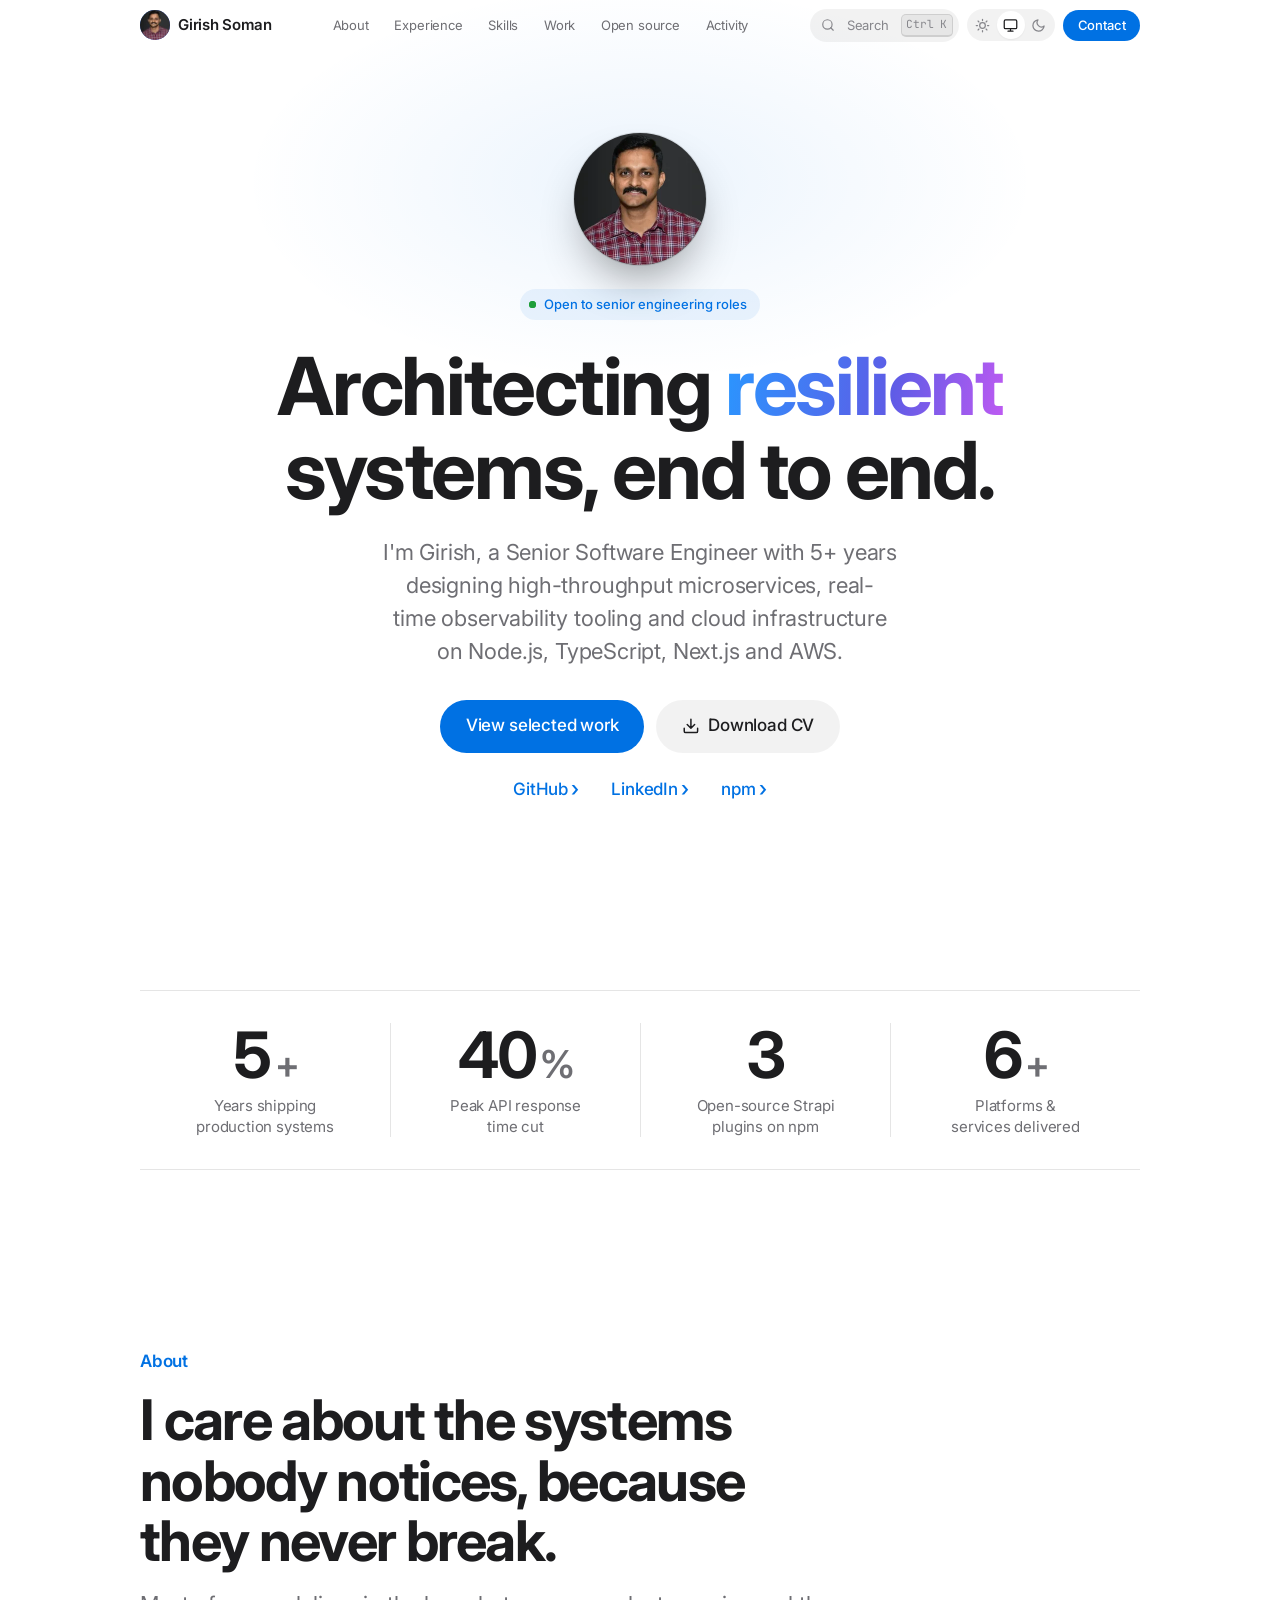
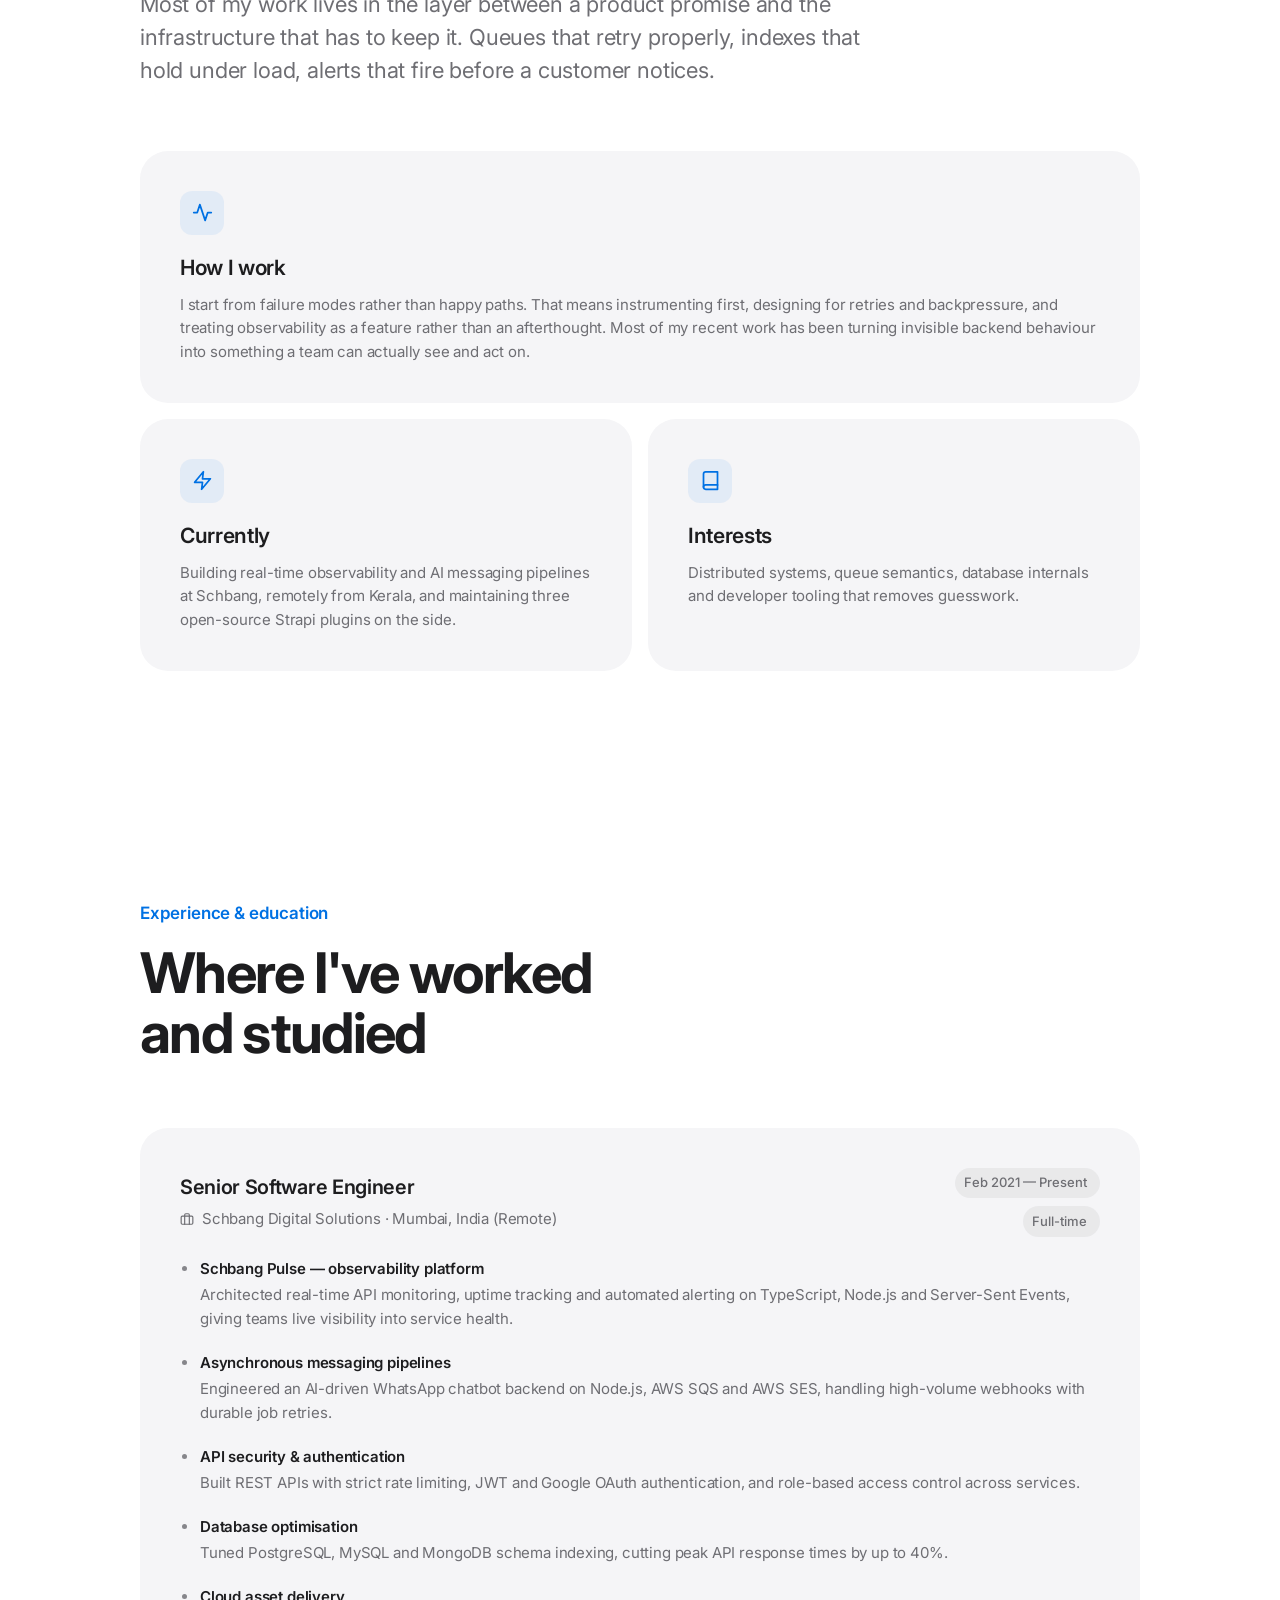
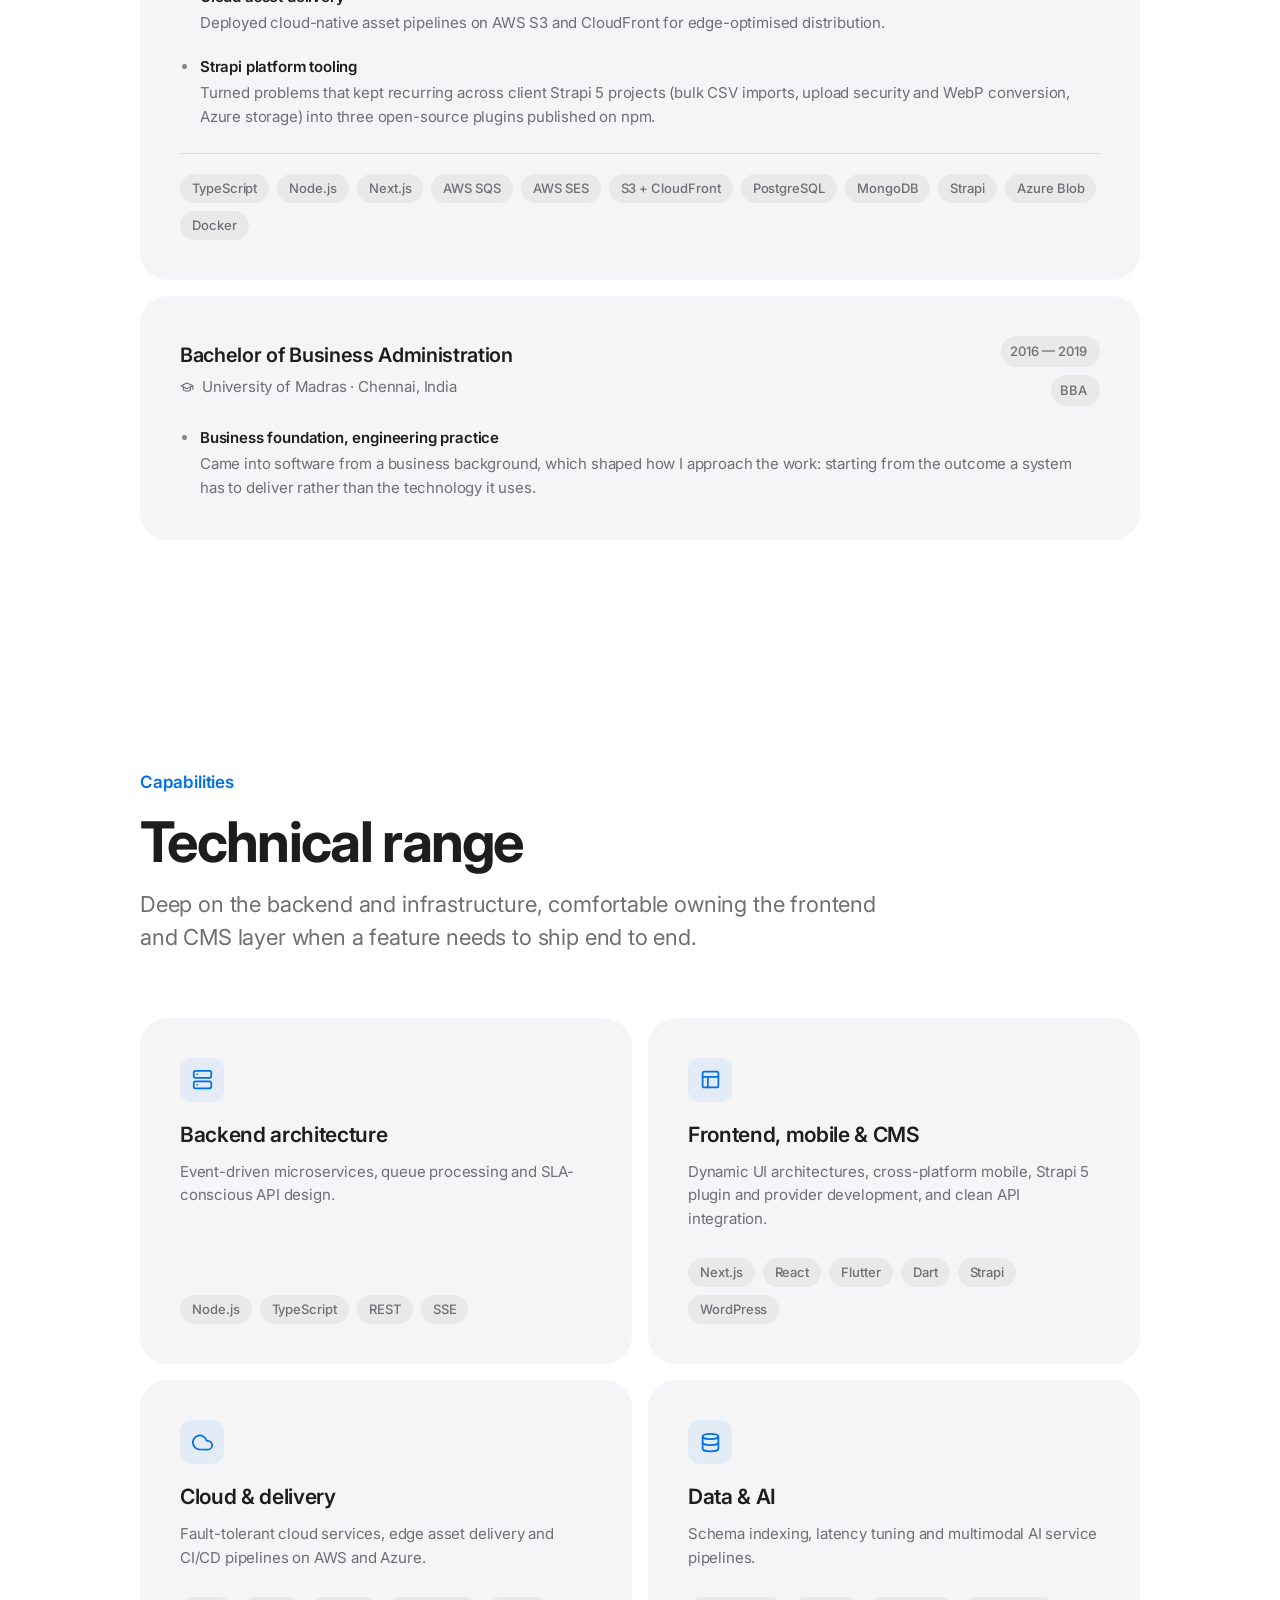
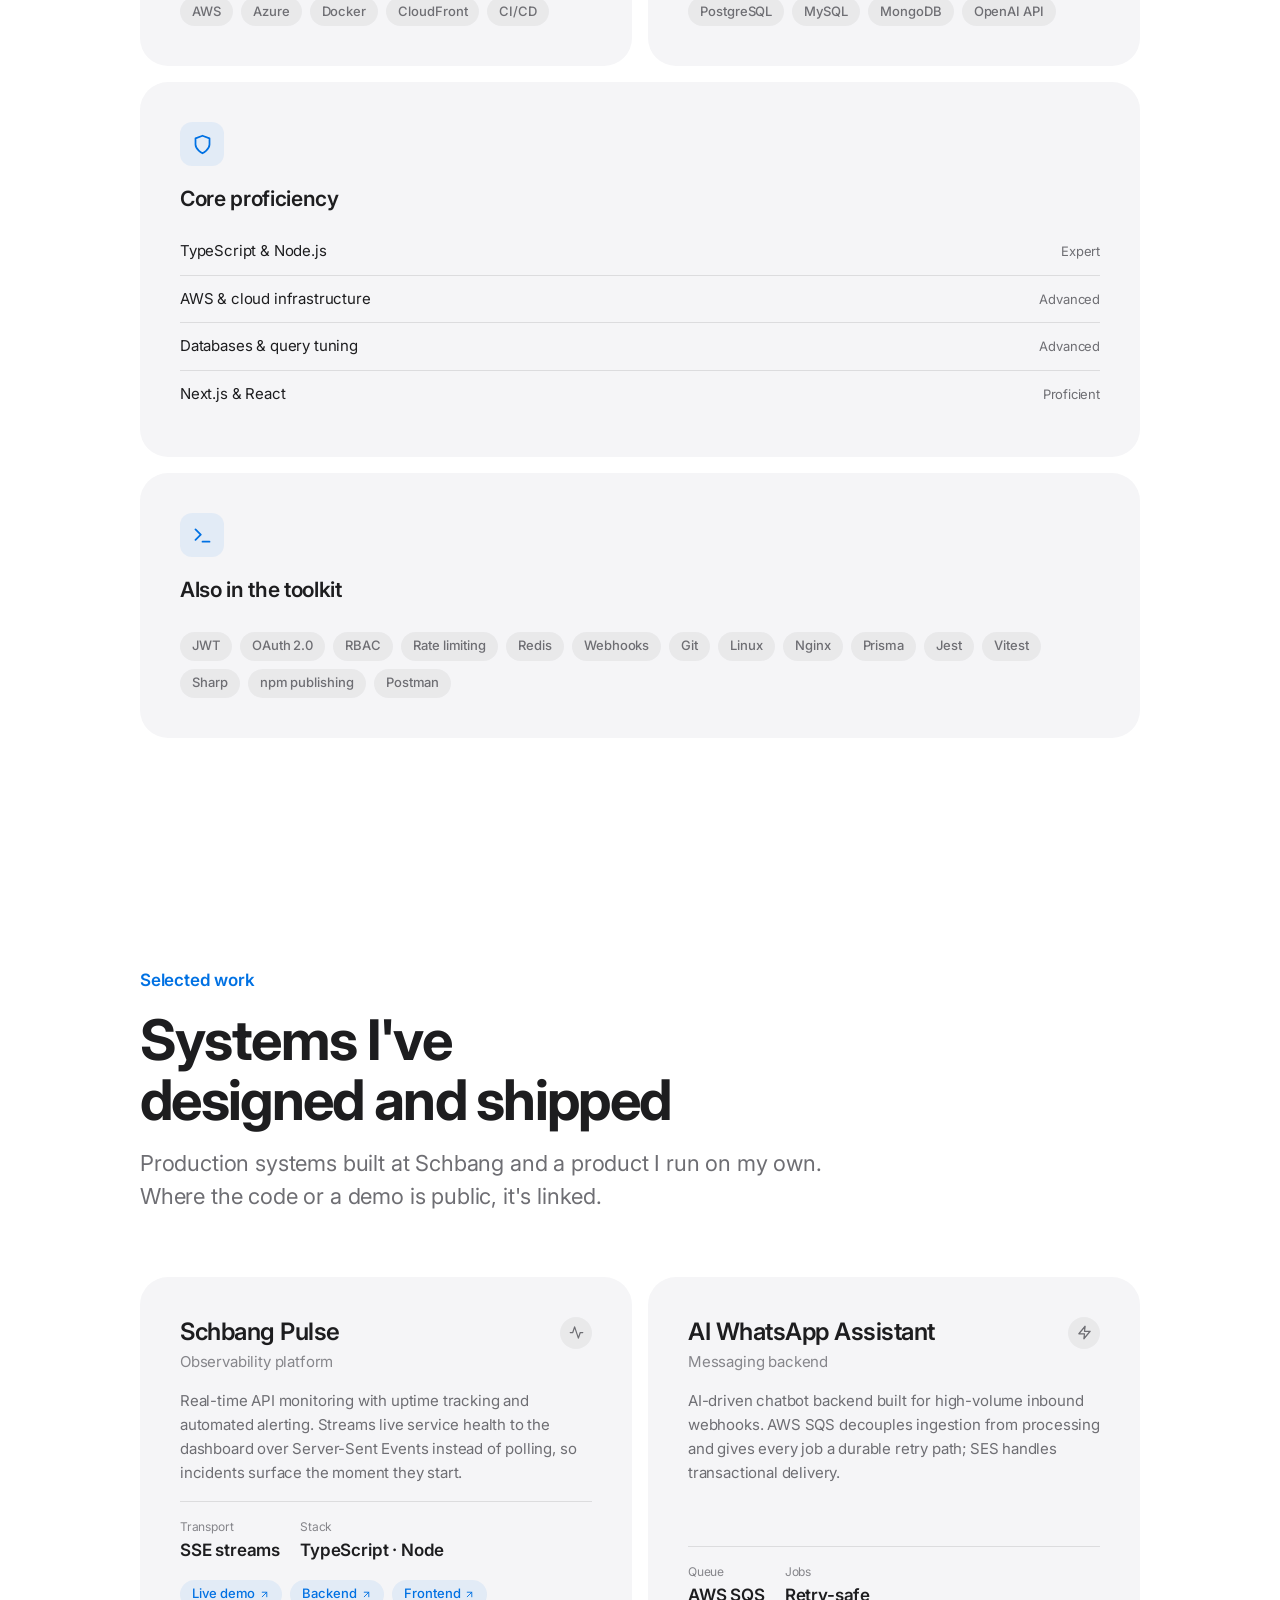
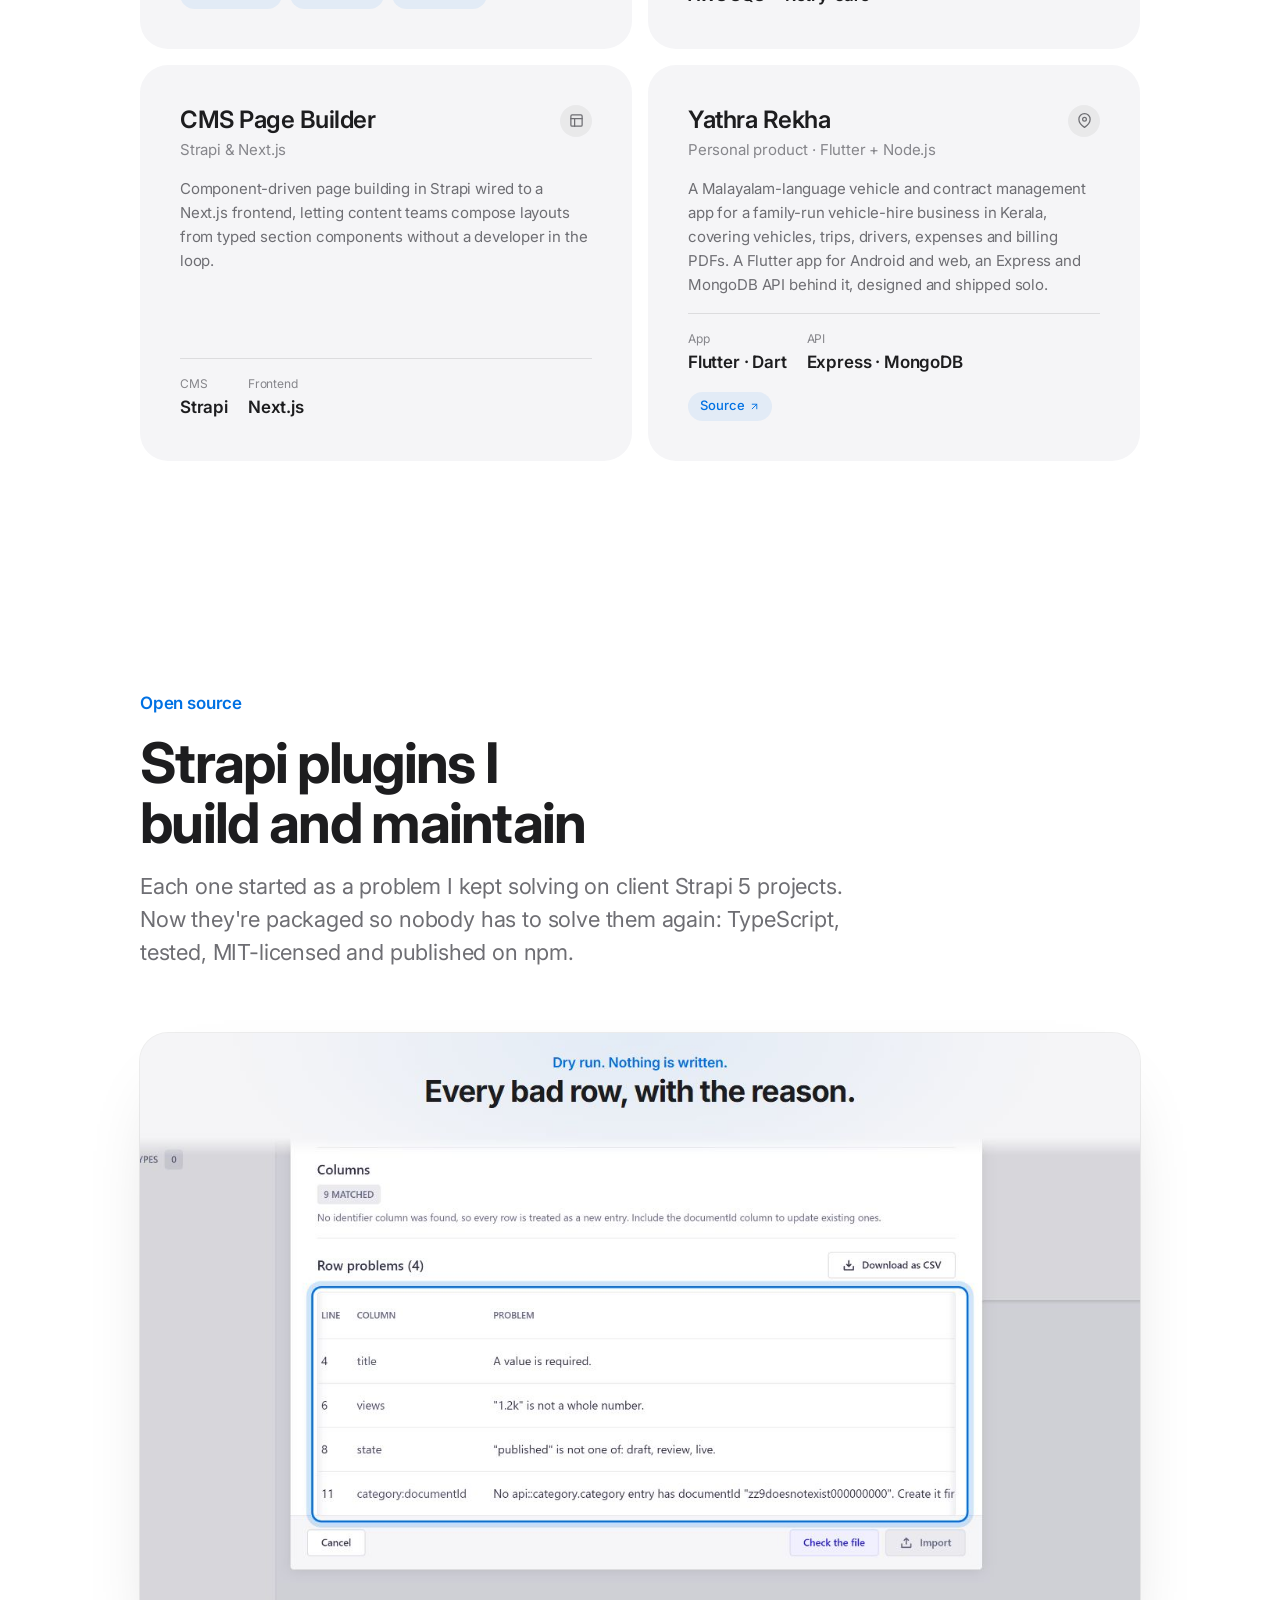
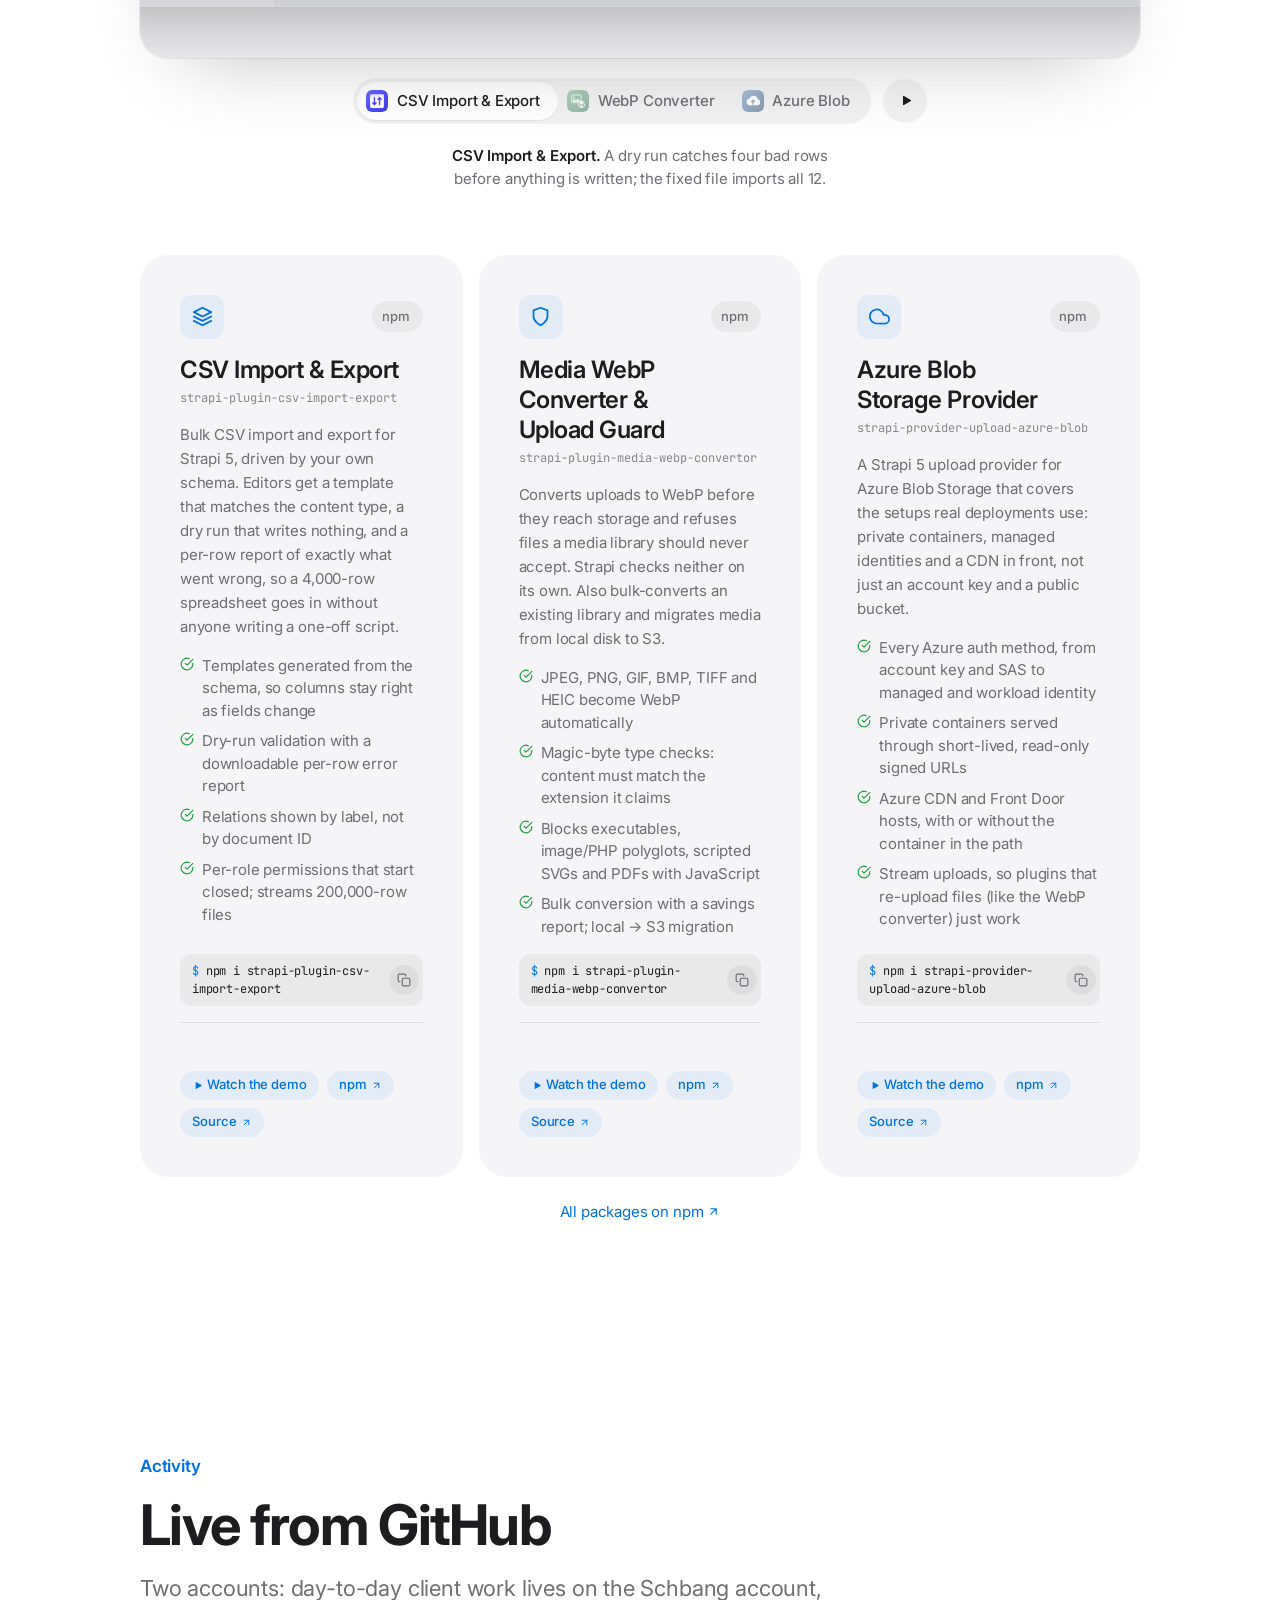
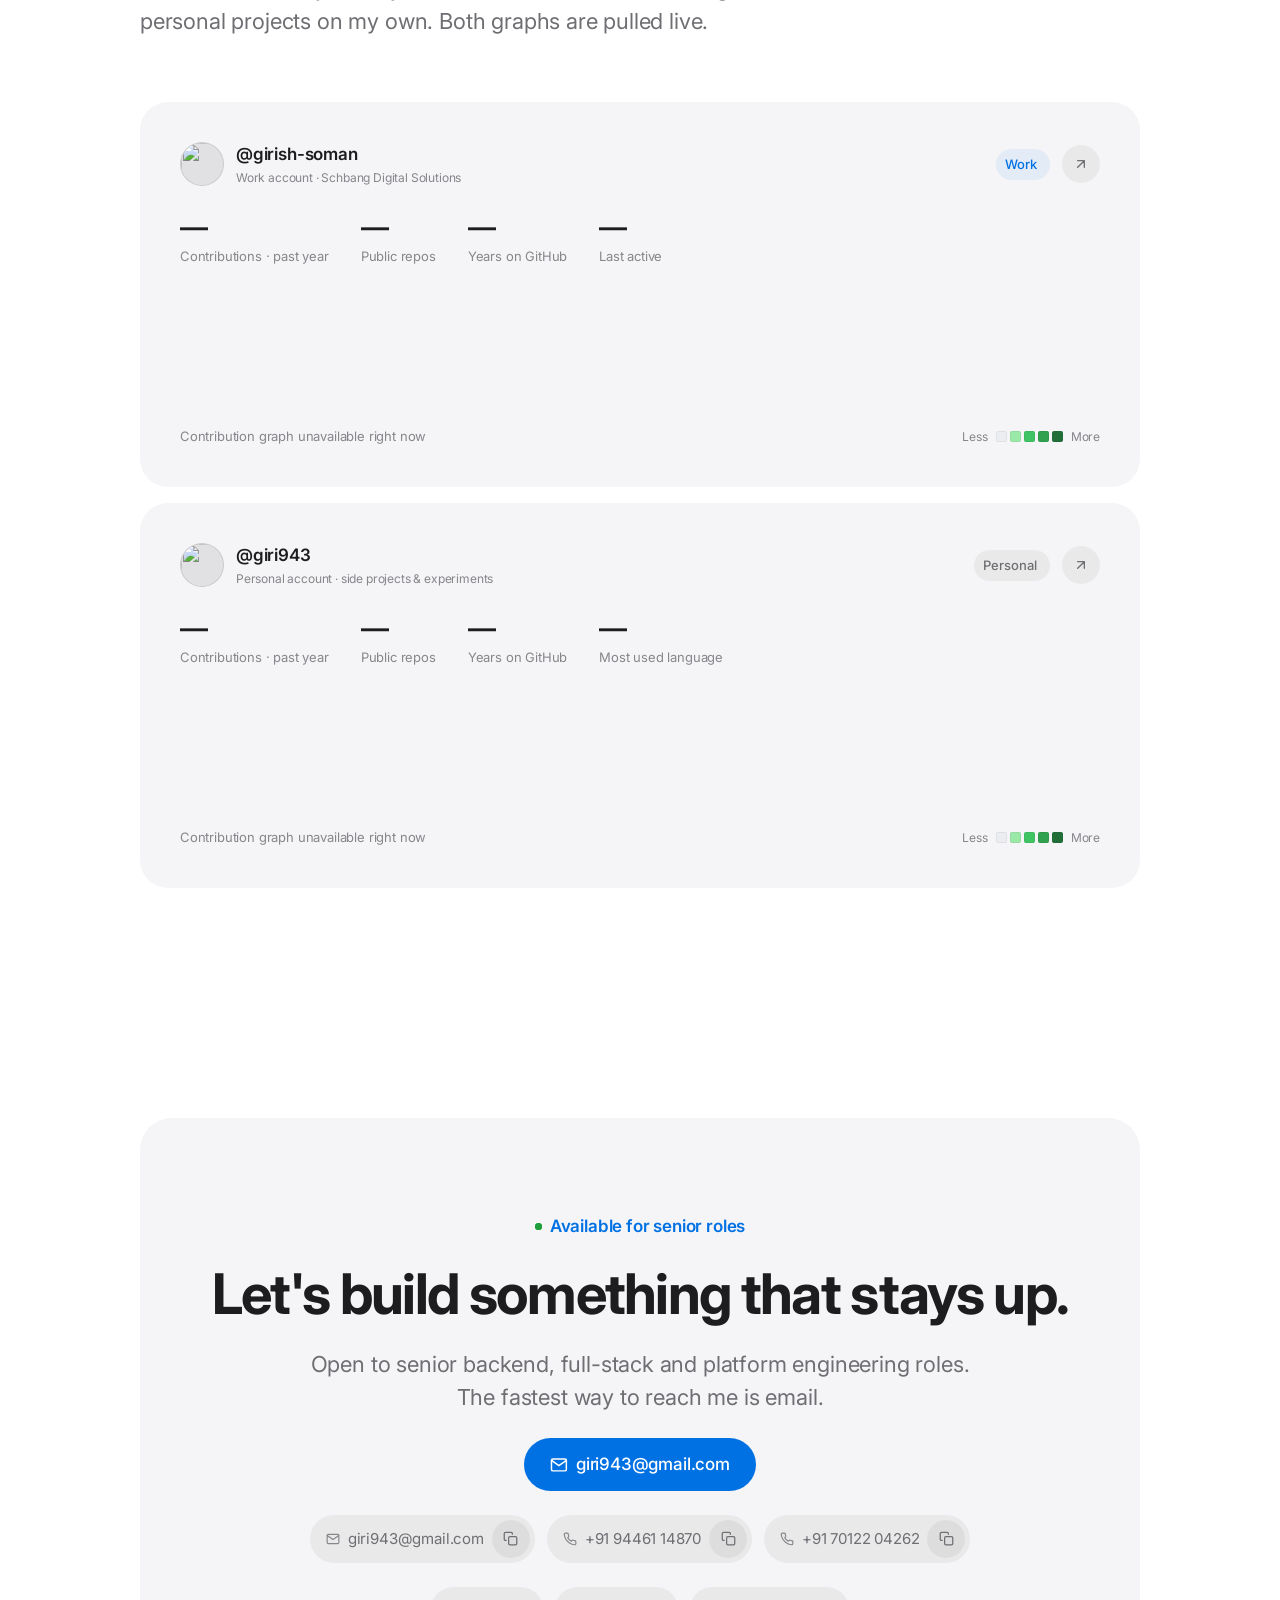
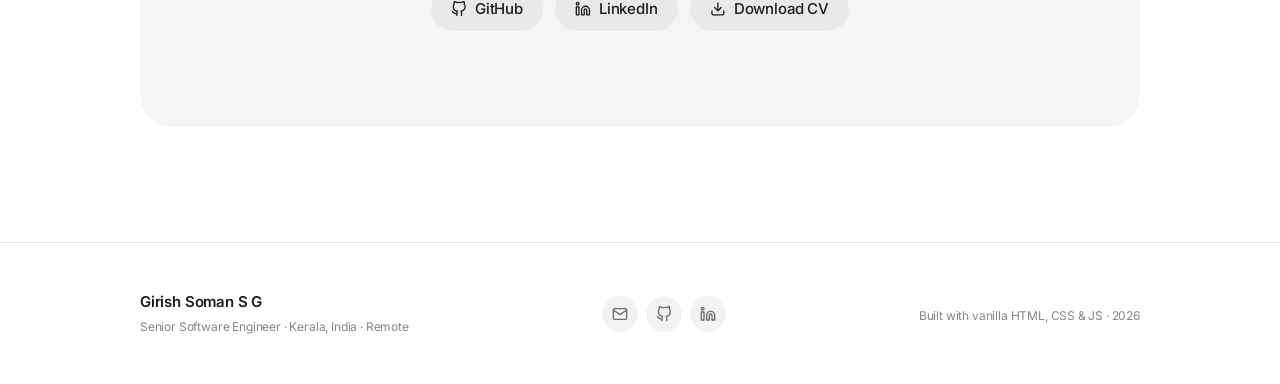
==== commit 041280ee: "feat: enhance showcase theater with new video controls and theme-based rendering" ====
--- a/index.html
+++ b/index.html
@@ -654,21 +654,39 @@
           </p>
         </div>
 
-        <!-- Showcase reels. One <video>; the segmented control picks the reel and
-             the colour theme picks the dark or light render. main.js loads a reel
-             only near the viewport and plays it while visible (not with reduced motion). -->
+        <!-- Showcase theater. One <video>; the tabs under it pick the reel and the
+             colour theme picks its dark or light render. main.js loads a reel only
+             near the viewport and plays it while visible (not with reduced motion).
+             Visually the frame sits above the controls; in source order the tabs come
+             first, as the tabs pattern expects. -->
         <figure class="showcase" data-reveal data-showcase>
-          <div class="showcase__tabs" role="tablist" aria-label="Plugin demos">
-            <span class="showcase__tabs-thumb" aria-hidden="true" data-showcase-thumb></span>
-            <button class="showcase__tab" type="button" role="tab" id="reel-tab-csv" aria-selected="true"
-                    aria-controls="reel-panel" data-reel="assets/video/csv-import-export"
-                    data-label="Screen recording: importing a CSV of 12 articles into Strapi with the CSV Import and Export plugin. A dry run lists four bad rows with reasons, the fixed file imports all 12, then the export dialog is shown.">
-              CSV Import &amp; Export
-            </button>
-            <button class="showcase__tab" type="button" role="tab" id="reel-tab-webp" aria-selected="false" tabindex="-1"
-                    aria-controls="reel-panel" data-reel="assets/video/webp-converter"
-                    data-label="Screen recording: a 1.2 MB JPEG uploaded to the Strapi Media Library is stored as a 758 KB WebP, an SVG containing a script is refused, then six existing images are bulk-converted, saving 46%.">
-              WebP Converter
+          <div class="showcase__controls">
+            <div class="showcase__tabs" role="tablist" aria-label="Plugin demos">
+              <span class="showcase__tabs-thumb" aria-hidden="true" data-showcase-thumb></span>
+              <button class="showcase__tab" type="button" role="tab" id="reel-tab-csv" aria-selected="true"
+                      aria-controls="reel-panel" data-reel="assets/video/csv-import-export"
+                      data-label="Screen recording: importing a CSV of 12 articles into Strapi with the CSV Import and Export plugin. A dry run lists four bad rows with reasons, the fixed file imports all 12, then the export dialog is shown.">
+                <img class="showcase__tab-icon" src="assets/img/plugins/csv-import-export.svg" alt="" width="20" height="20">
+                <span class="showcase__tab-label">CSV Import &amp; Export</span>
+                <span class="showcase__tab-short" aria-hidden="true">CSV</span>
+              </button>
+              <button class="showcase__tab" type="button" role="tab" id="reel-tab-webp" aria-selected="false" tabindex="-1"
+                      aria-controls="reel-panel" data-reel="assets/video/webp-converter"
+                      data-label="Screen recording: a 1.2 MB JPEG uploaded to the Strapi Media Library is stored as a 758 KB WebP, an SVG containing a script is refused, then six existing images are bulk-converted, saving 46%.">
+                <img class="showcase__tab-icon" src="assets/img/plugins/webp-converter.svg" alt="" width="20" height="20">
+                <span class="showcase__tab-label">WebP Converter</span>
+                <span class="showcase__tab-short" aria-hidden="true">WebP</span>
+              </button>
+              <button class="showcase__tab" type="button" role="tab" id="reel-tab-azure" aria-selected="false" tabindex="-1"
+                      aria-controls="reel-panel" data-reel="assets/video/azure-blob"
+                      data-label="Screen recording and terminal output: six photos uploaded through the Strapi Media Library are stored as 30 blobs in a private Azure container. The plain URL is refused with 403, the signed URL returns 200, and the same signed URL is refused once it expires.">
+                <img class="showcase__tab-icon" src="assets/img/plugins/azure-blob.svg" alt="" width="20" height="20">
+                <span class="showcase__tab-label">Azure Blob</span>
+                <span class="showcase__tab-short" aria-hidden="true">Azure</span>
+              </button>
+            </div>
+            <button class="showcase__toggle" type="button" data-showcase-toggle aria-label="Pause video">
+              <svg viewBox="0 0 24 24" aria-hidden="true"><use href="#i-pause"/></svg>
             </button>
           </div>
 
@@ -676,20 +694,19 @@
             <video class="showcase__video" muted loop playsinline preload="none"
                    width="1280" height="800"
                    poster="assets/video/csv-import-export-dark.jpg"></video>
-            <button class="showcase__toggle" type="button" data-showcase-toggle aria-label="Pause video">
-              <svg viewBox="0 0 24 24" aria-hidden="true"><use href="#i-pause"/></svg>
-            </button>
           </div>
 
-          <figcaption class="showcase__caption" data-caption-for="assets/video/csv-import-export">
-            <strong>CSV Import &amp; Export in action.</strong>
-            A dry run catches four bad rows before anything is written, the fixed file imports all 12,
-            and the same menu exports them back out. Recorded in the plugin's own playground.
-          </figcaption>
-          <figcaption class="showcase__caption" data-caption-for="assets/video/webp-converter" hidden>
-            <strong>WebP Converter &amp; Upload Guard in action.</strong>
-            A 1.2 MB JPEG is stored as a 758 KB WebP, an SVG hiding a script is refused before it
-            reaches storage, and six existing images convert in one click, 46% smaller.
+          <figcaption class="showcase__captions">
+            <p class="showcase__caption" data-caption-for="assets/video/csv-import-export">
+              <strong>CSV Import &amp; Export.</strong> A dry run catches four bad rows before anything is written; the fixed file imports all 12.
+            </p>
+            <p class="showcase__caption" data-caption-for="assets/video/webp-converter" hidden>
+              <strong>WebP Converter &amp; Upload Guard.</strong> A 1.2 MB JPEG is stored as a 758 KB WebP, a scripted SVG is refused, and an old library converts 46% smaller.
+            </p>
+            <p class="showcase__caption" data-caption-for="assets/video/azure-blob" hidden>
+              <strong>Azure Blob Storage Provider.</strong> Uploads land in a private container; only signed links work, and they expire on time. Recorded against Azurite.
+            </p>
+            <p class="showcase__hint">Tap the film to watch it full screen.</p>
           </figcaption>
         </figure>
 
@@ -723,6 +740,9 @@
             <footer class="oss-card__foot">
               <span class="oss-card__downloads" data-npm-downloads></span>
               <div class="project__links">
+                <button class="chip chip--play" type="button" data-reel-target="assets/video/csv-import-export">
+                  <svg viewBox="0 0 24 24" aria-hidden="true"><use href="#i-play"/></svg> Watch the demo
+                </button>
                 <a class="chip" href="https://www.npmjs.com/package/strapi-plugin-csv-import-export" target="_blank" rel="noopener noreferrer">
                   npm <svg viewBox="0 0 24 24" aria-hidden="true"><use href="#i-arrow-ur"/></svg>
                 </a>
@@ -761,6 +781,9 @@
             <footer class="oss-card__foot">
               <span class="oss-card__downloads" data-npm-downloads></span>
               <div class="project__links">
+                <button class="chip chip--play" type="button" data-reel-target="assets/video/webp-converter">
+                  <svg viewBox="0 0 24 24" aria-hidden="true"><use href="#i-play"/></svg> Watch the demo
+                </button>
                 <a class="chip" href="https://www.npmjs.com/package/strapi-plugin-media-webp-convertor" target="_blank" rel="noopener noreferrer">
                   npm <svg viewBox="0 0 24 24" aria-hidden="true"><use href="#i-arrow-ur"/></svg>
                 </a>
@@ -799,6 +822,9 @@
             <footer class="oss-card__foot">
               <span class="oss-card__downloads" data-npm-downloads></span>
               <div class="project__links">
+                <button class="chip chip--play" type="button" data-reel-target="assets/video/azure-blob">
+                  <svg viewBox="0 0 24 24" aria-hidden="true"><use href="#i-play"/></svg> Watch the demo
+                </button>
                 <a class="chip" href="https://www.npmjs.com/package/strapi-provider-upload-azure-blob" target="_blank" rel="noopener noreferrer">
                   npm <svg viewBox="0 0 24 24" aria-hidden="true"><use href="#i-arrow-ur"/></svg>
                 </a>
--- a/assets/css/main.css
+++ b/assets/css/main.css
@@ -827,21 +827,48 @@
   .projects--two { grid-template-columns: repeat(2, minmax(0, 1fr)); }
 }
 
-/* Showcase reel above the plugin cards */
-.showcase { margin-bottom: var(--space-6); }
-
-/* Segmented control for picking a reel, in the style of the theme toggle */
+/* Showcase theater: a framed film, controls centred beneath it, one line of copy */
+.showcase {
+  display: flex;
+  flex-direction: column;
+  align-items: center;
+  gap: var(--space-5);
+  margin-bottom: clamp(var(--space-12), 6vw, var(--space-16));
+}
+
+/* The film's own stage colour fills the frame, so it reads as one object.
+   A hairline and a soft shadow give it an edge against the page. */
+.showcase__frame {
+  order: -1;
+  position: relative;
+  width: 100%;
+  aspect-ratio: 16 / 10;
+  border-radius: var(--radius-xl);
+  overflow: hidden;
+}
+[data-theme='dark'] .showcase__frame {
+  background: #000;
+  box-shadow: 0 0 0 1px rgba(255, 255, 255, 0.12), 0 40px 120px -48px rgba(41, 151, 255, 0.35);
+}
+[data-theme='light'] .showcase__frame {
+  background: #f5f5f7;
+  box-shadow: 0 0 0 1px rgba(0, 0, 0, 0.07), 0 34px 80px -44px rgba(0, 0, 0, 0.3);
+}
+.showcase__video { display: block; width: 100%; height: 100%; object-fit: cover; }
+
+.showcase__controls { display: flex; align-items: center; justify-content: center; gap: var(--space-3); }
+
+/* Segmented control, in the style of the theme toggle */
 .showcase__tabs {
   position: relative;
   display: inline-flex;
-  margin-bottom: var(--space-4);
-  padding: 3px;
+  padding: 4px;
   border-radius: var(--radius-full);
   background: var(--fill);
 }
 .showcase__tabs-thumb {
   position: absolute;
-  top: 3px; bottom: 3px; left: 0;
+  top: 4px; bottom: 4px; left: 0;
   border-radius: var(--radius-full);
   background: var(--surface-solid);
   box-shadow: var(--shadow-sm);
@@ -850,40 +877,62 @@
 .showcase__tab {
   position: relative;
   z-index: 1;
-  padding: 0.45rem 1rem;
-  border-radius: var(--radius-full);
-  font-size: var(--fs-xs);
+  display: inline-flex;
+  align-items: center;
+  gap: 0.55rem;
+  padding: 0.5rem 1.1rem 0.5rem 0.6rem;
+  border-radius: var(--radius-full);
+  font-size: var(--fs-sm);
   font-weight: var(--fw-medium);
+  white-space: nowrap;
   color: var(--text-secondary);
   transition: color var(--dur-base) var(--ease-standard);
 }
 .showcase__tab:hover, .showcase__tab[aria-selected='true'] { color: var(--text); }
-.showcase__frame {
-  position: relative;
-  aspect-ratio: 16 / 10;
-  border-radius: var(--radius-xl);
-  overflow: hidden;
-  background: var(--surface);
-}
-.showcase__video { display: block; width: 100%; height: 100%; object-fit: cover; }
+.showcase__tab-icon {
+  width: 22px; height: 22px;
+  border-radius: 6px;
+  opacity: 0.55;
+  filter: saturate(0.4);
+  transition: opacity var(--dur-base) var(--ease-standard), filter var(--dur-base) var(--ease-standard);
+}
+.showcase__tab:hover .showcase__tab-icon,
+.showcase__tab[aria-selected='true'] .showcase__tab-icon { opacity: 1; filter: none; }
+.showcase__tab-short { display: none; }
+
+/* Pause / play sits beside the tabs, as a sibling control */
 .showcase__toggle {
-  position: absolute;
-  right: var(--space-4); bottom: var(--space-4);
   display: grid;
   place-items: center;
-  width: 40px; height: 40px;
-  border-radius: var(--radius-full);
-  background: var(--glass-bg);
-  -webkit-backdrop-filter: var(--glass-blur);
-  backdrop-filter: var(--glass-blur);
+  flex: none;
+  width: 44px; height: 44px;
+  border-radius: var(--radius-full);
+  background: var(--fill);
   color: var(--text);
-  box-shadow: var(--shadow-sm);
-  transition: transform var(--dur-base) var(--ease-spring);
-}
-.showcase__toggle:hover { transform: scale(1.06); }
-.showcase__toggle svg { width: 16px; height: 16px; }
-.showcase__caption { max-width: 48rem; margin-top: var(--space-4); font-size: var(--fs-sm); line-height: 1.55; color: var(--text-secondary); }
+  transition: background-color var(--dur-base) var(--ease-standard), transform var(--dur-base) var(--ease-spring);
+}
+.showcase__toggle:hover { background: var(--fill-hover); }
+.showcase__toggle:active { transform: scale(0.94); }
+.showcase__toggle svg { width: 15px; height: 15px; }
+
+.showcase__captions { max-width: 40rem; text-align: center; }
+.showcase__caption { font-size: var(--fs-sm); line-height: 1.55; color: var(--text-secondary); text-wrap: balance; }
 .showcase__caption strong { color: var(--text); font-weight: var(--fw-semibold); }
+.showcase__hint { display: none; margin-top: var(--space-2); font-size: var(--fs-xs); color: var(--text-tertiary); }
+
+/* Phones: short labels, and the film opens full screen on tap, where it is legible */
+@media (max-width: 640px) {
+  .showcase__tab { padding: 0.45rem 0.8rem 0.45rem 0.45rem; gap: 0.4rem; font-size: var(--fs-xs); }
+  .showcase__tab-icon { width: 20px; height: 20px; }
+  .showcase__tab-label { position: absolute; width: 1px; height: 1px; overflow: hidden; clip-path: inset(50%); white-space: nowrap; }
+  .showcase__tab-short { display: inline; }
+  .showcase__frame { border-radius: var(--radius-lg); cursor: zoom-in; }
+  .showcase__hint { display: block; }
+}
+
+/* "Watch the demo" on each plugin card */
+.chip--play { gap: var(--space-1); cursor: pointer; }
+.chip--play svg { width: 10px; height: 10px; }
 
 /* Open source */
 .oss { display: grid; grid-template-columns: repeat(auto-fit, minmax(min(100%, 300px), 1fr)); gap: var(--space-4); }
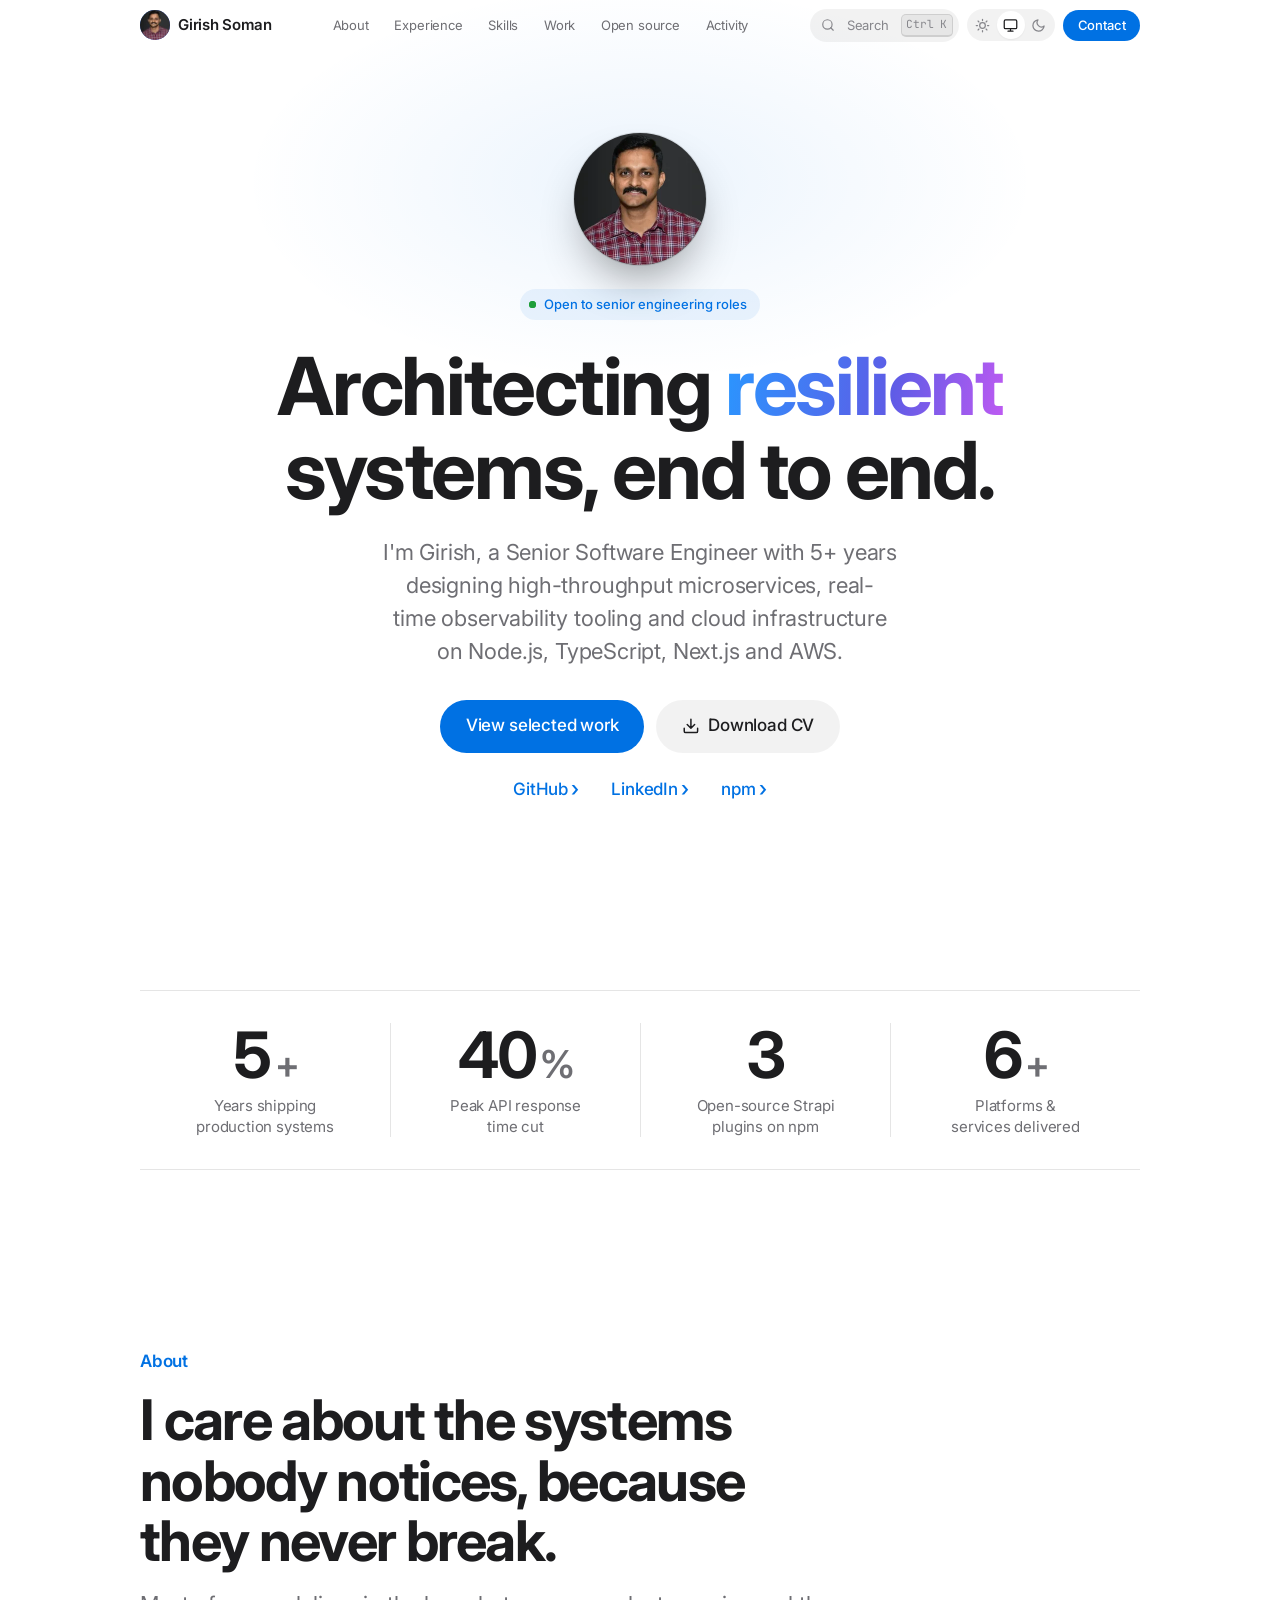
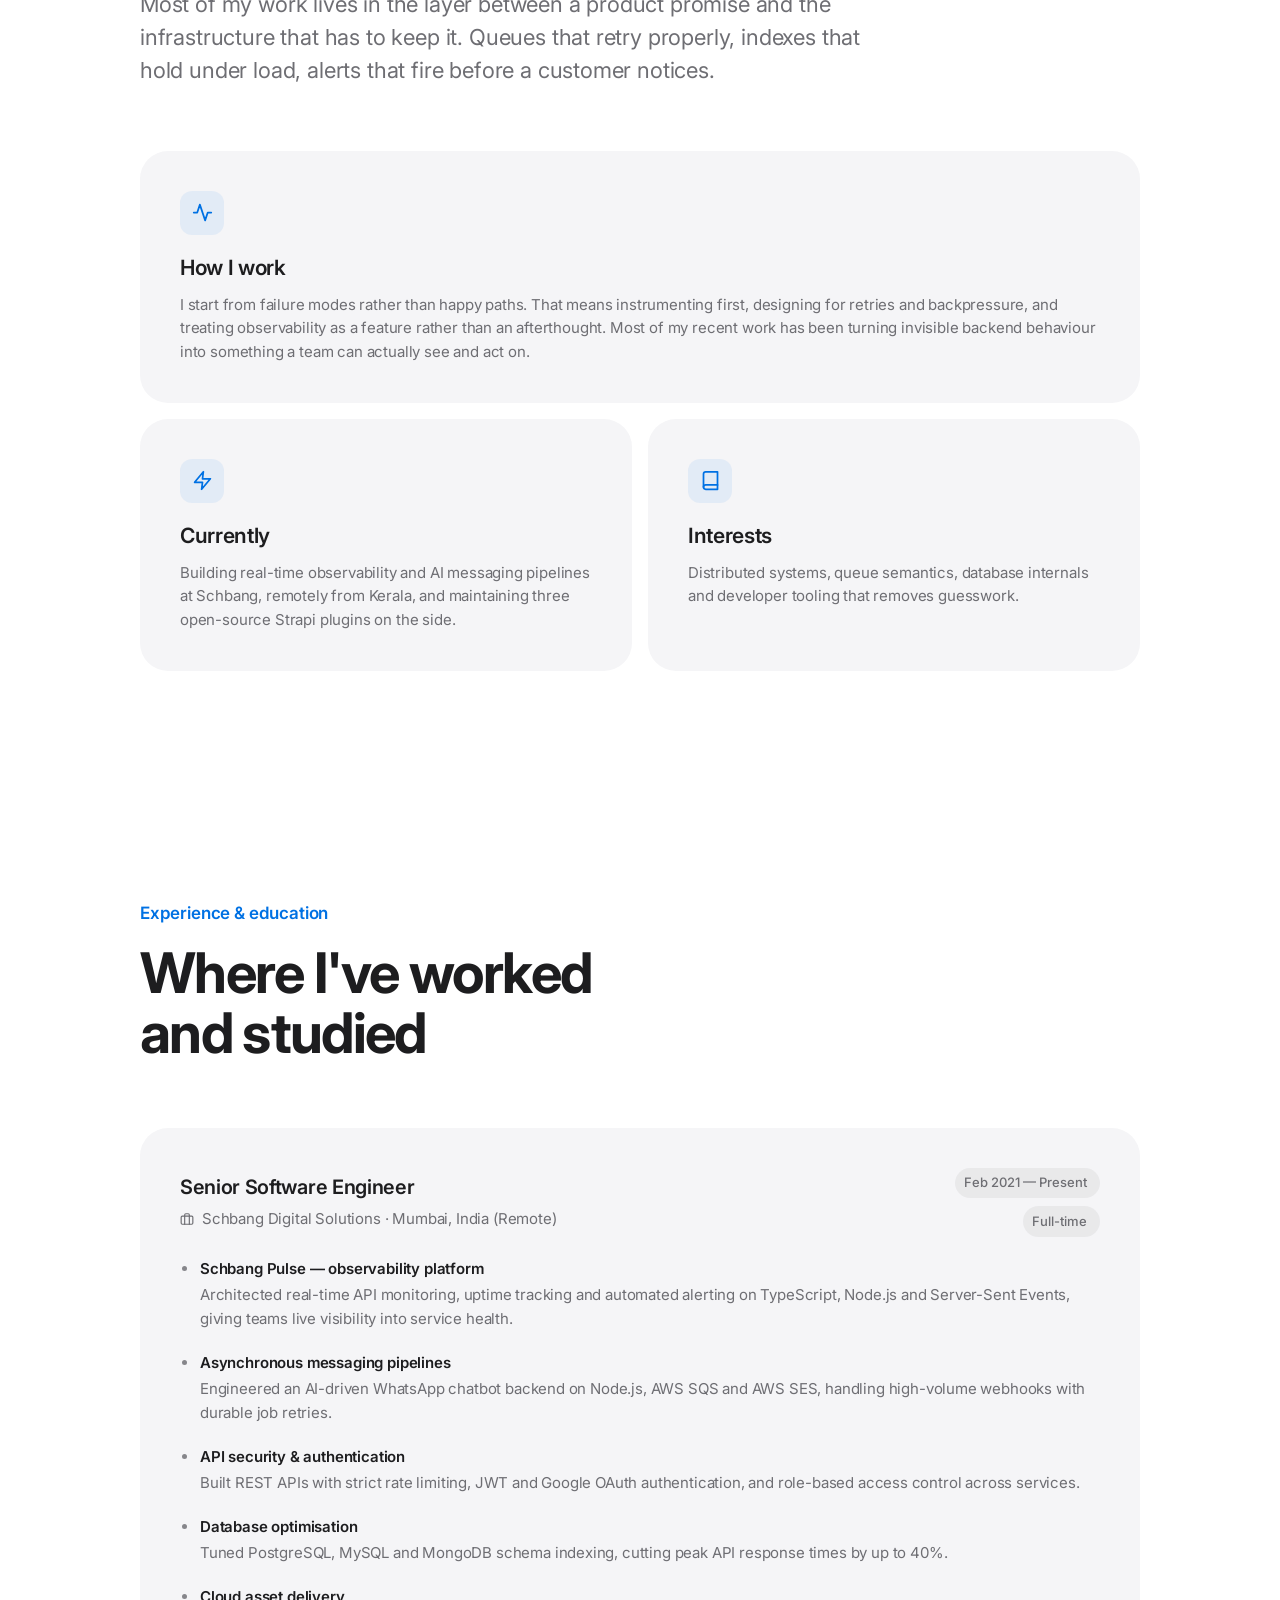
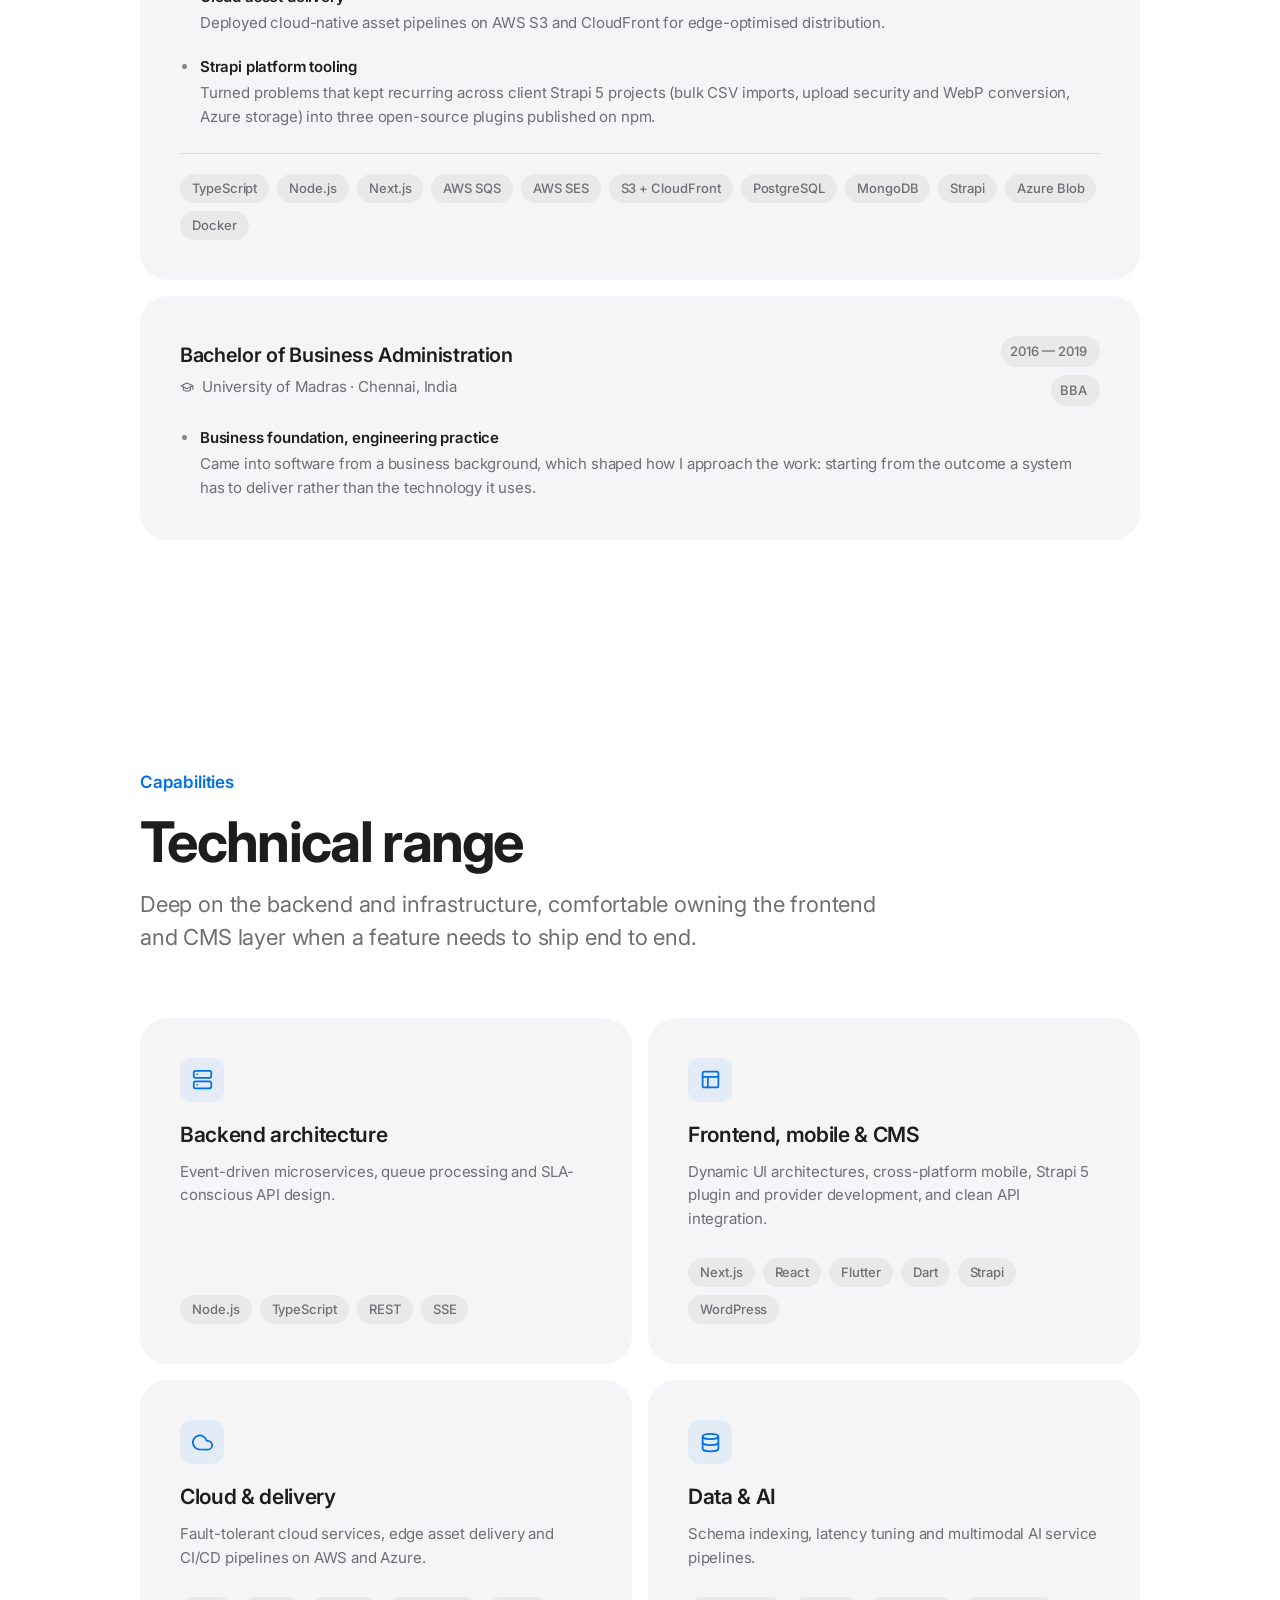
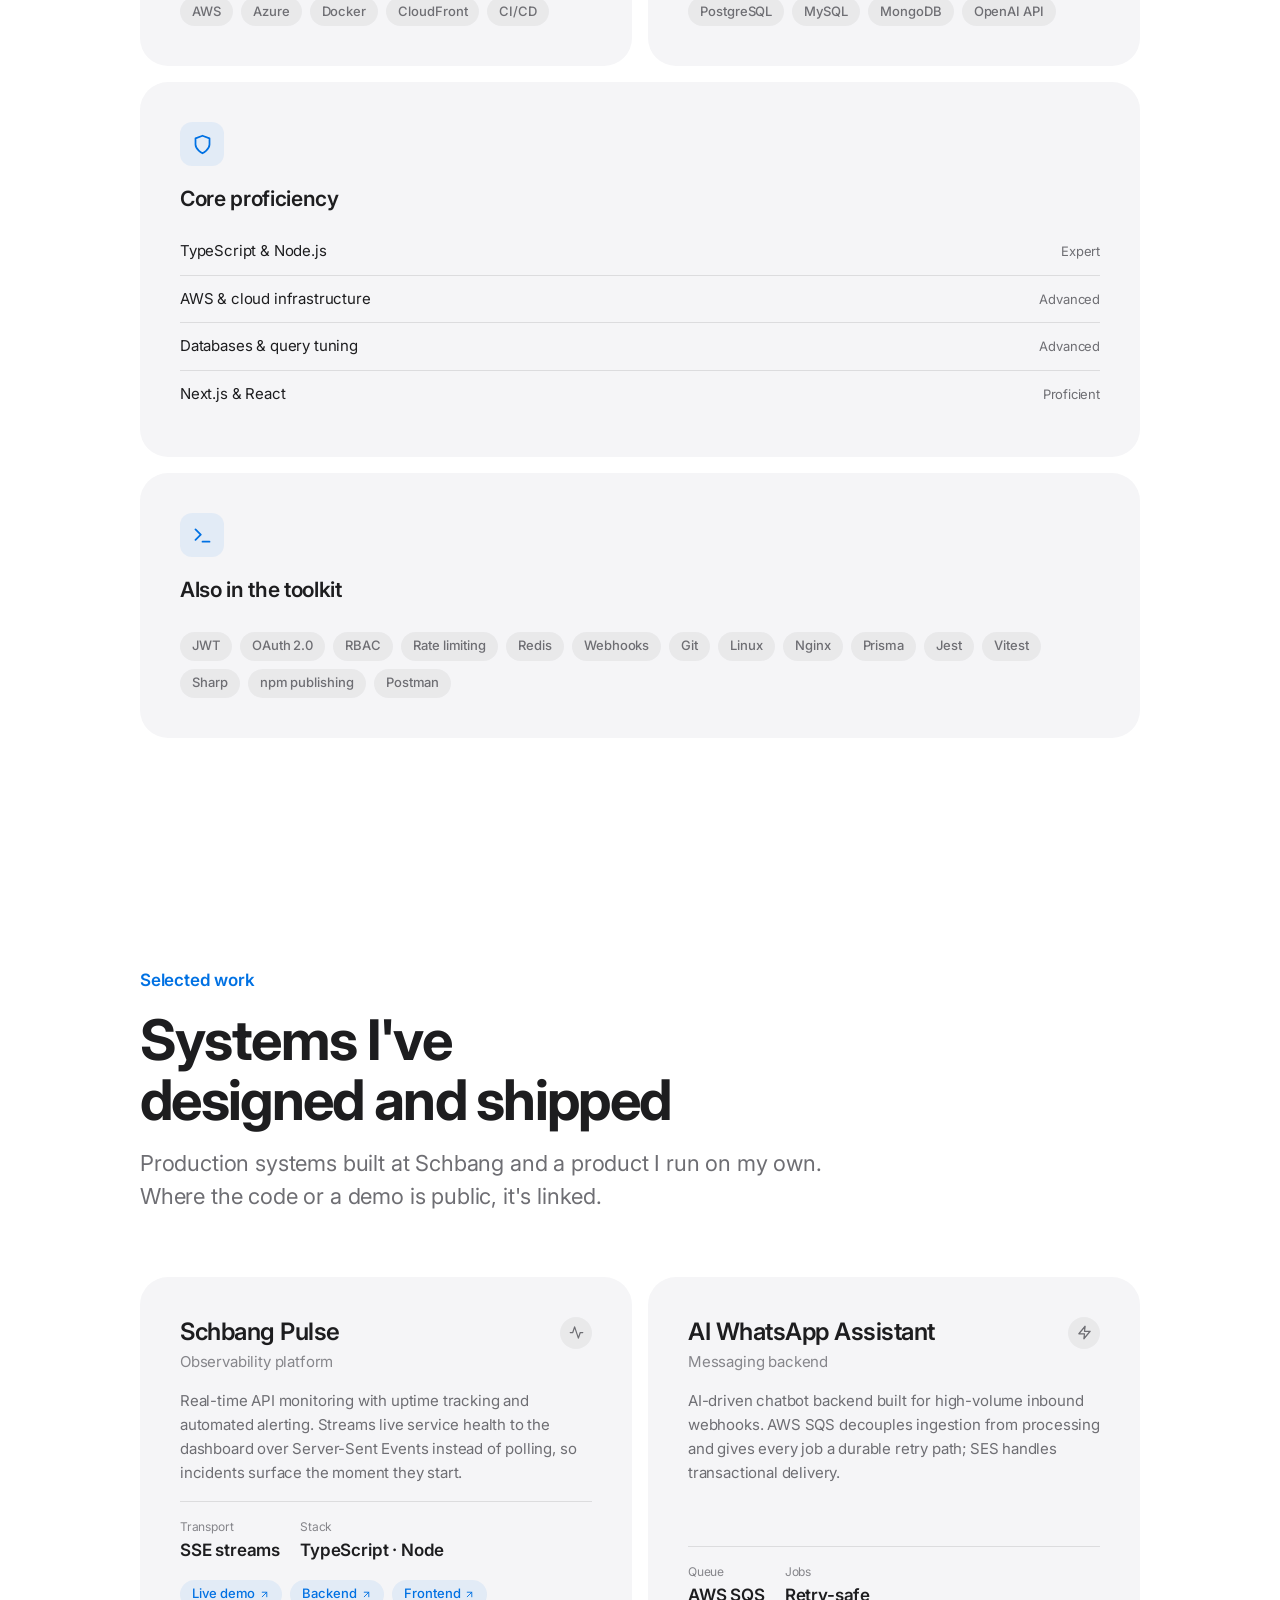
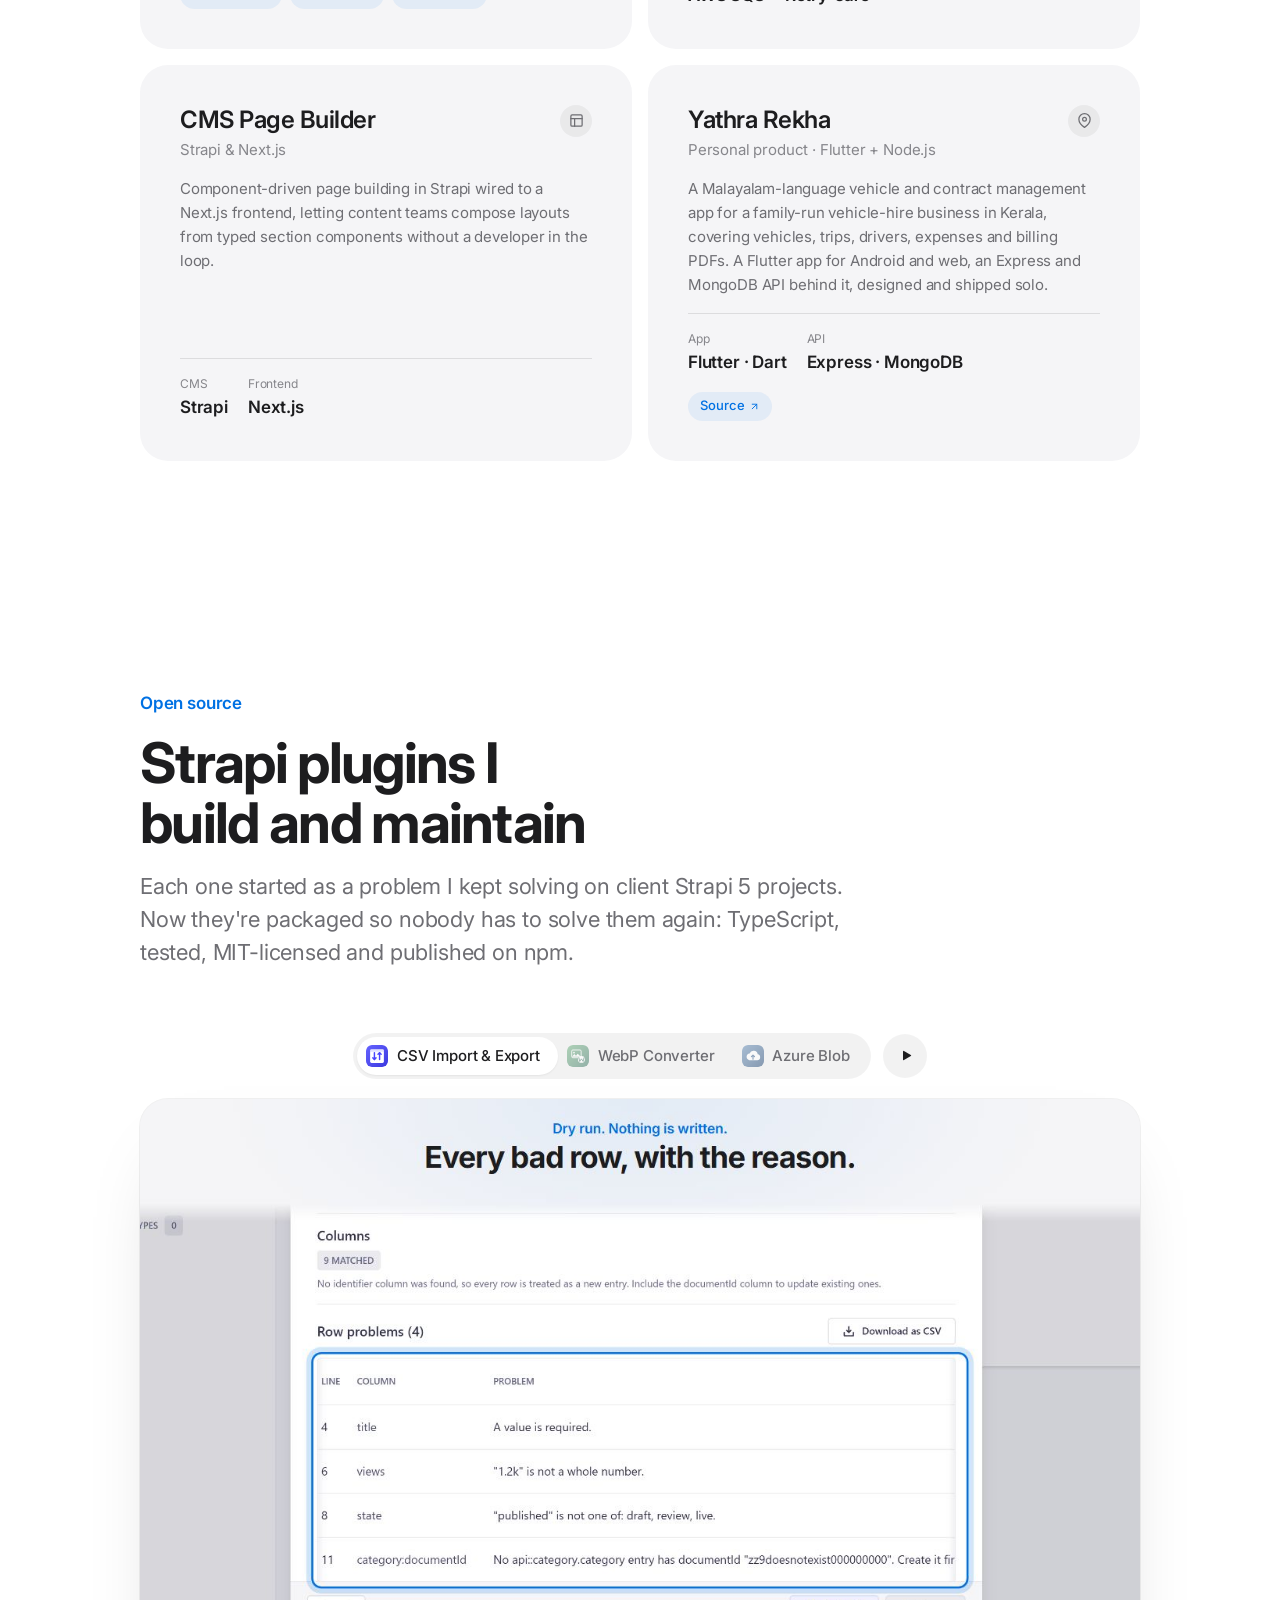
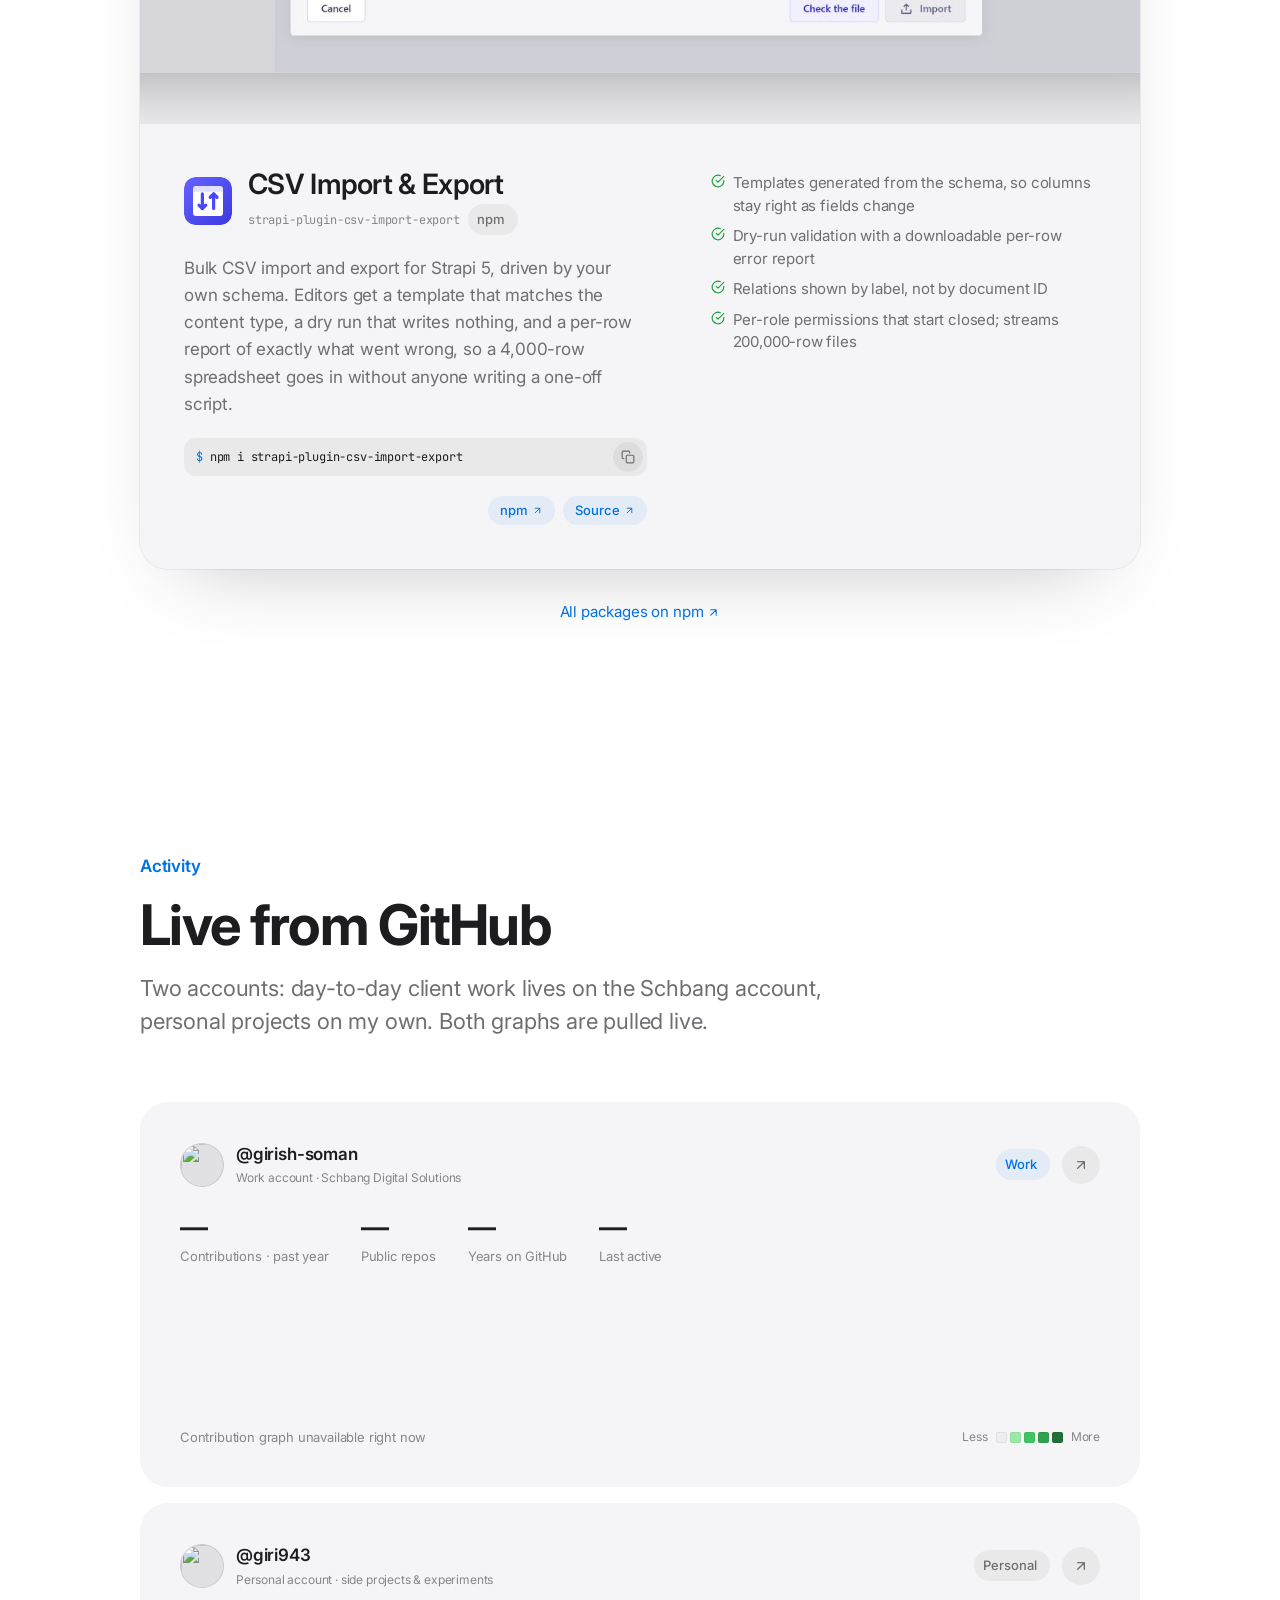
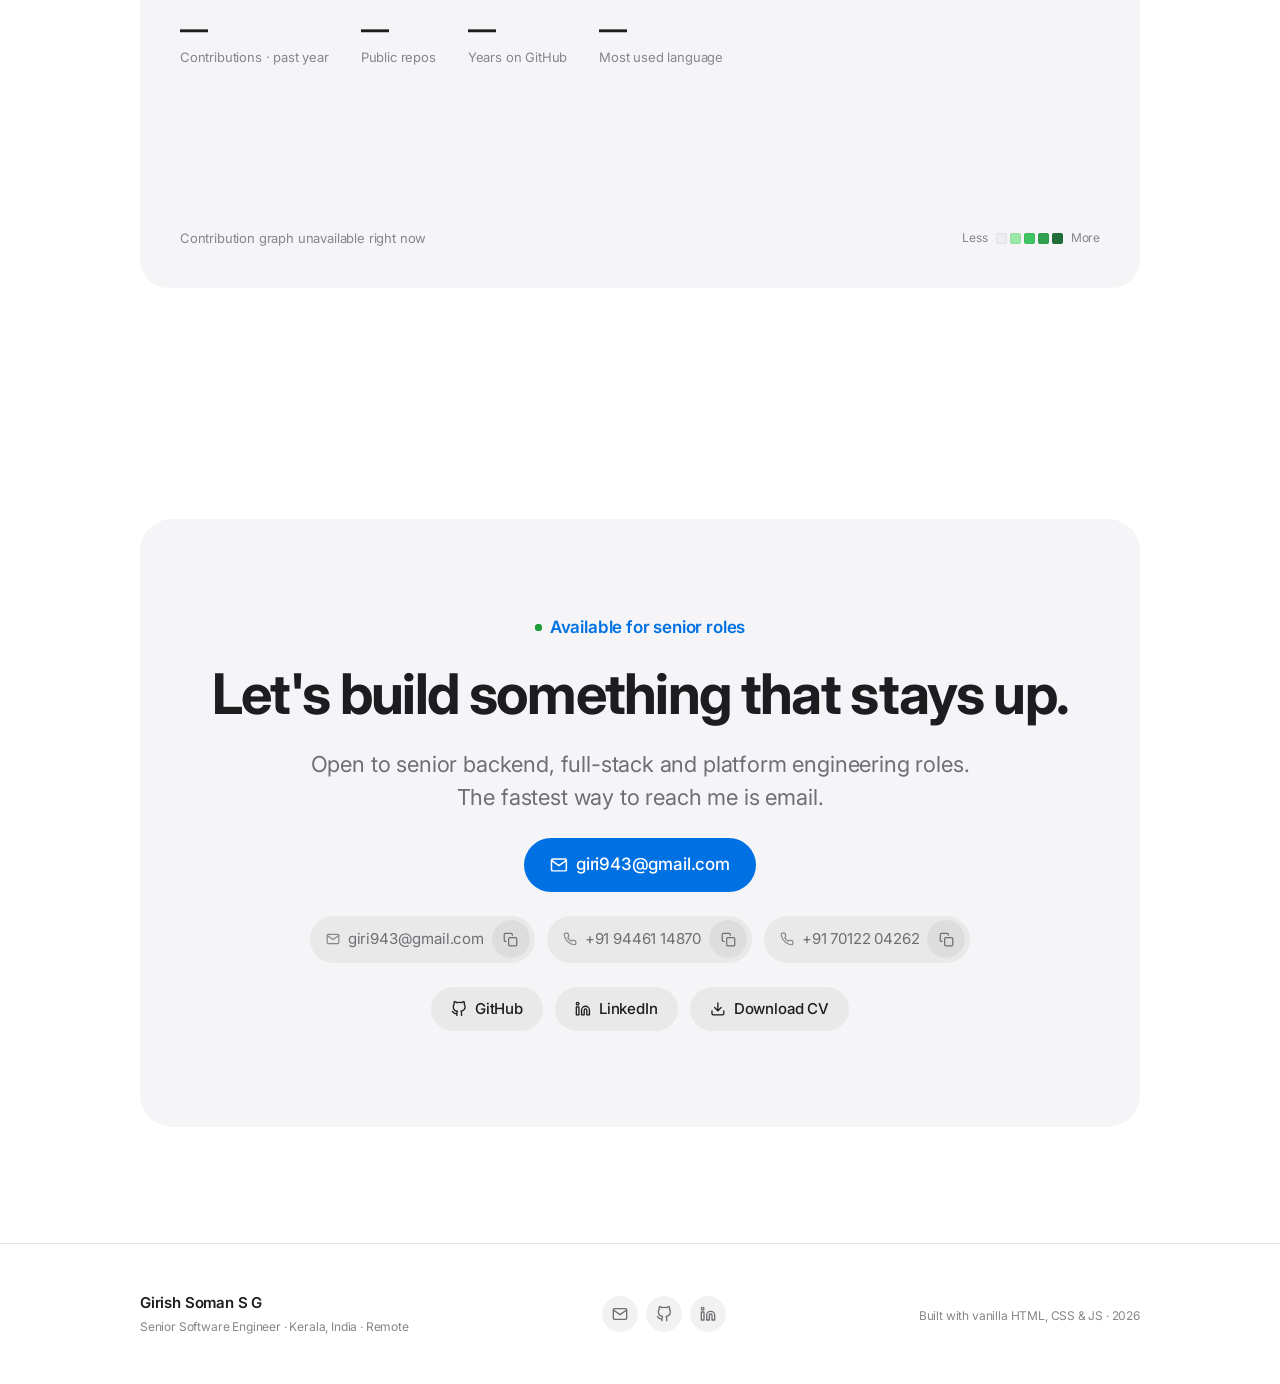
==== commit bb56c8db: "feat: update showcase layout and functionality with plugin-based rendering and improved accessibilit" ====
--- a/index.html
+++ b/index.html
@@ -654,31 +654,31 @@
           </p>
         </div>
 
-        <!-- Showcase theater. One <video>; the tabs under it pick the reel and the
-             colour theme picks its dark or light render. main.js loads a reel only
-             near the viewport and plays it while visible (not with reduced motion).
-             Visually the frame sits above the controls; in source order the tabs come
-             first, as the tabs pattern expects. -->
-        <figure class="showcase" data-reveal data-showcase>
+        <!-- One unit per plugin: the tabs pick a plugin, which swaps the film (dark or
+             light render, following the theme) and the panel below it. main.js loads
+             a film only near the viewport and plays it while visible (not with reduced
+             motion). Inactive panels stay in the page for search and print, hidden and
+             inert, stacked in one grid cell so switching never shifts the layout. -->
+        <div class="showcase" data-reveal data-showcase>
           <div class="showcase__controls">
             <div class="showcase__tabs" role="tablist" aria-label="Plugin demos">
               <span class="showcase__tabs-thumb" aria-hidden="true" data-showcase-thumb></span>
               <button class="showcase__tab" type="button" role="tab" id="reel-tab-csv" aria-selected="true"
-                      aria-controls="reel-panel" data-reel="assets/video/csv-import-export"
+                      aria-controls="reel-panel-csv" data-reel="assets/video/csv-import-export"
                       data-label="Screen recording: importing a CSV of 12 articles into Strapi with the CSV Import and Export plugin. A dry run lists four bad rows with reasons, the fixed file imports all 12, then the export dialog is shown.">
                 <img class="showcase__tab-icon" src="assets/img/plugins/csv-import-export.svg" alt="" width="20" height="20">
                 <span class="showcase__tab-label">CSV Import &amp; Export</span>
                 <span class="showcase__tab-short" aria-hidden="true">CSV</span>
               </button>
               <button class="showcase__tab" type="button" role="tab" id="reel-tab-webp" aria-selected="false" tabindex="-1"
-                      aria-controls="reel-panel" data-reel="assets/video/webp-converter"
+                      aria-controls="reel-panel-webp" data-reel="assets/video/webp-converter"
                       data-label="Screen recording: a 1.2 MB JPEG uploaded to the Strapi Media Library is stored as a 758 KB WebP, an SVG containing a script is refused, then six existing images are bulk-converted, saving 46%.">
                 <img class="showcase__tab-icon" src="assets/img/plugins/webp-converter.svg" alt="" width="20" height="20">
                 <span class="showcase__tab-label">WebP Converter</span>
                 <span class="showcase__tab-short" aria-hidden="true">WebP</span>
               </button>
               <button class="showcase__tab" type="button" role="tab" id="reel-tab-azure" aria-selected="false" tabindex="-1"
-                      aria-controls="reel-panel" data-reel="assets/video/azure-blob"
+                      aria-controls="reel-panel-azure" data-reel="assets/video/azure-blob"
                       data-label="Screen recording and terminal output: six photos uploaded through the Strapi Media Library are stored as 30 blobs in a private Azure container. The plain URL is refused with 403, the signed URL returns 200, and the same signed URL is refused once it expires.">
                 <img class="showcase__tab-icon" src="assets/img/plugins/azure-blob.svg" alt="" width="20" height="20">
                 <span class="showcase__tab-label">Azure Blob</span>
@@ -690,150 +690,130 @@
             </button>
           </div>
 
-          <div class="showcase__frame" id="reel-panel" role="tabpanel" aria-labelledby="reel-tab-csv">
-            <video class="showcase__video" muted loop playsinline preload="none"
-                   width="1280" height="800"
-                   poster="assets/video/csv-import-export-dark.jpg"></video>
+          <div class="showcase__unit">
+            <div class="showcase__frame">
+              <video class="showcase__video" muted loop playsinline preload="none"
+                     width="1280" height="800"
+                     poster="assets/video/csv-import-export-dark.jpg"></video>
+              <span class="showcase__hint" aria-hidden="true">Tap for full screen</span>
+            </div>
+
+            <div class="reel-panels">
+              <article class="reel-panel" role="tabpanel" id="reel-panel-csv" aria-labelledby="reel-tab-csv"
+                       data-panel-for="assets/video/csv-import-export" data-npm="strapi-plugin-csv-import-export">
+                <div class="reel-panel__story">
+                  <div class="reel-panel__head">
+                    <img class="reel-panel__icon" src="assets/img/plugins/csv-import-export.svg" alt="" width="48" height="48">
+                    <div>
+                      <h3 class="reel-panel__title">CSV Import &amp; Export</h3>
+                      <p class="reel-panel__pkg"><code>strapi-plugin-csv-import-export</code> <span class="badge oss-card__version" data-npm-version>npm</span></p>
+                    </div>
+                  </div>
+                  <p class="reel-panel__text">Bulk CSV import and export for Strapi 5, driven by your own schema. Editors get a template that matches the content type, a dry run that writes nothing, and a per-row report of exactly what went wrong, so a 4,000-row spreadsheet goes in without anyone writing a one-off script.</p>
+                  <div class="oss-card__install">
+                  <code><span aria-hidden="true">$ </span>npm i strapi-plugin-csv-import-export</code>
+                  <button class="btn btn--icon" type="button" data-copy="npm i strapi-plugin-csv-import-export"
+                  data-copy-label="Install command" aria-label="Copy install command for strapi-plugin-csv-import-export">
+                  <svg viewBox="0 0 24 24" width="14" height="14" aria-hidden="true"><use href="#i-copy"/></svg>
+                  </button>
+                  </div>
+                  <div class="reel-panel__meta">
+                    <span class="oss-card__downloads" data-npm-downloads></span>
+                    <div class="project__links">
+                      <a class="chip" href="https://www.npmjs.com/package/strapi-plugin-csv-import-export" target="_blank" rel="noopener noreferrer">
+                        npm <svg viewBox="0 0 24 24" aria-hidden="true"><use href="#i-arrow-ur"/></svg>
+                      </a>
+                      <a class="chip" href="https://github.com/giri943/strapi-plugin-import-export" target="_blank" rel="noopener noreferrer">
+                        Source <svg viewBox="0 0 24 24" aria-hidden="true"><use href="#i-arrow-ur"/></svg>
+                      </a>
+                    </div>
+                  </div>
+                </div>
+                <ul class="reel-panel__features oss-card__features" aria-label="Highlights">
+                    <li><svg viewBox="0 0 24 24" aria-hidden="true"><use href="#i-check"/></svg>Templates generated from the schema, so columns stay right as fields change</li>
+                    <li><svg viewBox="0 0 24 24" aria-hidden="true"><use href="#i-check"/></svg>Dry-run validation with a downloadable per-row error report</li>
+                    <li><svg viewBox="0 0 24 24" aria-hidden="true"><use href="#i-check"/></svg>Relations shown by label, not by document ID</li>
+                    <li><svg viewBox="0 0 24 24" aria-hidden="true"><use href="#i-check"/></svg>Per-role permissions that start closed; streams 200,000-row files</li>
+                </ul>
+              </article>
+
+              <article class="reel-panel" role="tabpanel" id="reel-panel-webp" aria-labelledby="reel-tab-webp"
+                       data-panel-for="assets/video/webp-converter" data-npm="strapi-plugin-media-webp-convertor" aria-hidden="true" inert>
+                <div class="reel-panel__story">
+                  <div class="reel-panel__head">
+                    <img class="reel-panel__icon" src="assets/img/plugins/webp-converter.svg" alt="" width="48" height="48">
+                    <div>
+                      <h3 class="reel-panel__title">Media WebP Converter &amp; Upload Guard</h3>
+                      <p class="reel-panel__pkg"><code>strapi-plugin-media-webp-convertor</code> <span class="badge oss-card__version" data-npm-version>npm</span></p>
+                    </div>
+                  </div>
+                  <p class="reel-panel__text">Converts uploads to WebP before they reach storage and refuses files a media library should never accept. Strapi checks neither on its own. Also bulk-converts an existing library and migrates media from local disk to S3.</p>
+                  <div class="oss-card__install">
+                  <code><span aria-hidden="true">$ </span>npm i strapi-plugin-media-webp-convertor</code>
+                  <button class="btn btn--icon" type="button" data-copy="npm i strapi-plugin-media-webp-convertor"
+                  data-copy-label="Install command" aria-label="Copy install command for strapi-plugin-media-webp-convertor">
+                  <svg viewBox="0 0 24 24" width="14" height="14" aria-hidden="true"><use href="#i-copy"/></svg>
+                  </button>
+                  </div>
+                  <div class="reel-panel__meta">
+                    <span class="oss-card__downloads" data-npm-downloads></span>
+                    <div class="project__links">
+                      <a class="chip" href="https://www.npmjs.com/package/strapi-plugin-media-webp-convertor" target="_blank" rel="noopener noreferrer">
+                        npm <svg viewBox="0 0 24 24" aria-hidden="true"><use href="#i-arrow-ur"/></svg>
+                      </a>
+                      <a class="chip" href="https://github.com/giri943/strapi-plugin-media-webp-convertor" target="_blank" rel="noopener noreferrer">
+                        Source <svg viewBox="0 0 24 24" aria-hidden="true"><use href="#i-arrow-ur"/></svg>
+                      </a>
+                    </div>
+                  </div>
+                </div>
+                <ul class="reel-panel__features oss-card__features" aria-label="Highlights">
+                    <li><svg viewBox="0 0 24 24" aria-hidden="true"><use href="#i-check"/></svg>JPEG, PNG, GIF, BMP, TIFF and HEIC become WebP automatically</li>
+                    <li><svg viewBox="0 0 24 24" aria-hidden="true"><use href="#i-check"/></svg>Magic-byte type checks: content must match the extension it claims</li>
+                    <li><svg viewBox="0 0 24 24" aria-hidden="true"><use href="#i-check"/></svg>Blocks executables, image/PHP polyglots, scripted SVGs and PDFs with JavaScript</li>
+                    <li><svg viewBox="0 0 24 24" aria-hidden="true"><use href="#i-check"/></svg>Bulk conversion with a savings report; local → S3 migration</li>
+                </ul>
+              </article>
+
+              <article class="reel-panel" role="tabpanel" id="reel-panel-azure" aria-labelledby="reel-tab-azure"
+                       data-panel-for="assets/video/azure-blob" data-npm="strapi-provider-upload-azure-blob" aria-hidden="true" inert>
+                <div class="reel-panel__story">
+                  <div class="reel-panel__head">
+                    <img class="reel-panel__icon" src="assets/img/plugins/azure-blob.svg" alt="" width="48" height="48">
+                    <div>
+                      <h3 class="reel-panel__title">Azure Blob Storage Provider</h3>
+                      <p class="reel-panel__pkg"><code>strapi-provider-upload-azure-blob</code> <span class="badge oss-card__version" data-npm-version>npm</span></p>
+                    </div>
+                  </div>
+                  <p class="reel-panel__text">A Strapi 5 upload provider for Azure Blob Storage that covers the setups real deployments use: private containers, managed identities and a CDN in front, not just an account key and a public bucket.</p>
+                  <div class="oss-card__install">
+                  <code><span aria-hidden="true">$ </span>npm i strapi-provider-upload-azure-blob</code>
+                  <button class="btn btn--icon" type="button" data-copy="npm i strapi-provider-upload-azure-blob"
+                  data-copy-label="Install command" aria-label="Copy install command for strapi-provider-upload-azure-blob">
+                  <svg viewBox="0 0 24 24" width="14" height="14" aria-hidden="true"><use href="#i-copy"/></svg>
+                  </button>
+                  </div>
+                  <div class="reel-panel__meta">
+                    <span class="oss-card__downloads" data-npm-downloads></span>
+                    <div class="project__links">
+                      <a class="chip" href="https://www.npmjs.com/package/strapi-provider-upload-azure-blob" target="_blank" rel="noopener noreferrer">
+                        npm <svg viewBox="0 0 24 24" aria-hidden="true"><use href="#i-arrow-ur"/></svg>
+                      </a>
+                      <a class="chip" href="https://github.com/giri943/strapi-provider-upload-azure-blob" target="_blank" rel="noopener noreferrer">
+                        Source <svg viewBox="0 0 24 24" aria-hidden="true"><use href="#i-arrow-ur"/></svg>
+                      </a>
+                    </div>
+                  </div>
+                </div>
+                <ul class="reel-panel__features oss-card__features" aria-label="Highlights">
+                    <li><svg viewBox="0 0 24 24" aria-hidden="true"><use href="#i-check"/></svg>Every Azure auth method, from account key and SAS to managed and workload identity</li>
+                    <li><svg viewBox="0 0 24 24" aria-hidden="true"><use href="#i-check"/></svg>Private containers served through short-lived, read-only signed URLs</li>
+                    <li><svg viewBox="0 0 24 24" aria-hidden="true"><use href="#i-check"/></svg>Azure CDN and Front Door hosts, with or without the container in the path</li>
+                    <li><svg viewBox="0 0 24 24" aria-hidden="true"><use href="#i-check"/></svg>Stream uploads, so plugins that re-upload files (like the WebP converter) just work</li>
+                </ul>
+              </article>
+            </div>
           </div>
-
-          <figcaption class="showcase__captions">
-            <p class="showcase__caption" data-caption-for="assets/video/csv-import-export">
-              <strong>CSV Import &amp; Export.</strong> A dry run catches four bad rows before anything is written; the fixed file imports all 12.
-            </p>
-            <p class="showcase__caption" data-caption-for="assets/video/webp-converter" hidden>
-              <strong>WebP Converter &amp; Upload Guard.</strong> A 1.2 MB JPEG is stored as a 758 KB WebP, a scripted SVG is refused, and an old library converts 46% smaller.
-            </p>
-            <p class="showcase__caption" data-caption-for="assets/video/azure-blob" hidden>
-              <strong>Azure Blob Storage Provider.</strong> Uploads land in a private container; only signed links work, and they expire on time. Recorded against Azurite.
-            </p>
-            <p class="showcase__hint">Tap the film to watch it full screen.</p>
-          </figcaption>
-        </figure>
-
-        <div class="oss">
-          <article class="card oss-card" data-reveal data-npm="strapi-plugin-csv-import-export">
-            <header class="oss-card__head">
-              <span class="icon-tile" aria-hidden="true"><svg viewBox="0 0 24 24"><use href="#i-layers"/></svg></span>
-              <span class="badge oss-card__version" data-npm-version>npm</span>
-            </header>
-            <div>
-              <h3 class="project__title">CSV Import &amp; Export</h3>
-              <p class="project__kind">strapi-plugin-csv-import-export</p>
-            </div>
-            <p class="project__text">Bulk CSV import and export for Strapi 5, driven by your own schema. Editors get
-              a template that matches the content type, a dry run that writes nothing, and a
-              per-row report of exactly what went wrong, so a 4,000-row spreadsheet goes in
-              without anyone writing a one-off script.</p>
-            <ul class="oss-card__features">
-              <li><svg viewBox="0 0 24 24" aria-hidden="true"><use href="#i-check"/></svg>Templates generated from the schema, so columns stay right as fields change</li>
-              <li><svg viewBox="0 0 24 24" aria-hidden="true"><use href="#i-check"/></svg>Dry-run validation with a downloadable per-row error report</li>
-              <li><svg viewBox="0 0 24 24" aria-hidden="true"><use href="#i-check"/></svg>Relations shown by label, not by document ID</li>
-              <li><svg viewBox="0 0 24 24" aria-hidden="true"><use href="#i-check"/></svg>Per-role permissions that start closed; streams 200,000-row files</li>
-            </ul>
-            <div class="oss-card__install">
-              <code><span aria-hidden="true">$ </span>npm i strapi-plugin-csv-import-export</code>
-              <button class="btn btn--icon" type="button" data-copy="npm i strapi-plugin-csv-import-export"
-                      data-copy-label="Install command" aria-label="Copy install command for strapi-plugin-csv-import-export">
-                <svg viewBox="0 0 24 24" width="14" height="14" aria-hidden="true"><use href="#i-copy"/></svg>
-              </button>
-            </div>
-            <footer class="oss-card__foot">
-              <span class="oss-card__downloads" data-npm-downloads></span>
-              <div class="project__links">
-                <button class="chip chip--play" type="button" data-reel-target="assets/video/csv-import-export">
-                  <svg viewBox="0 0 24 24" aria-hidden="true"><use href="#i-play"/></svg> Watch the demo
-                </button>
-                <a class="chip" href="https://www.npmjs.com/package/strapi-plugin-csv-import-export" target="_blank" rel="noopener noreferrer">
-                  npm <svg viewBox="0 0 24 24" aria-hidden="true"><use href="#i-arrow-ur"/></svg>
-                </a>
-                <a class="chip" href="https://github.com/giri943/strapi-plugin-import-export" target="_blank" rel="noopener noreferrer">
-                  Source <svg viewBox="0 0 24 24" aria-hidden="true"><use href="#i-arrow-ur"/></svg>
-                </a>
-              </div>
-            </footer>
-          </article>
-
-          <article class="card oss-card" data-reveal data-npm="strapi-plugin-media-webp-convertor" style="--reveal-delay:80ms">
-            <header class="oss-card__head">
-              <span class="icon-tile" aria-hidden="true"><svg viewBox="0 0 24 24"><use href="#i-shield"/></svg></span>
-              <span class="badge oss-card__version" data-npm-version>npm</span>
-            </header>
-            <div>
-              <h3 class="project__title">Media WebP Converter &amp; Upload Guard</h3>
-              <p class="project__kind">strapi-plugin-media-webp-convertor</p>
-            </div>
-            <p class="project__text">Converts uploads to WebP before they reach storage and refuses files a media
-              library should never accept. Strapi checks neither on its own. Also bulk-converts
-              an existing library and migrates media from local disk to S3.</p>
-            <ul class="oss-card__features">
-              <li><svg viewBox="0 0 24 24" aria-hidden="true"><use href="#i-check"/></svg>JPEG, PNG, GIF, BMP, TIFF and HEIC become WebP automatically</li>
-              <li><svg viewBox="0 0 24 24" aria-hidden="true"><use href="#i-check"/></svg>Magic-byte type checks: content must match the extension it claims</li>
-              <li><svg viewBox="0 0 24 24" aria-hidden="true"><use href="#i-check"/></svg>Blocks executables, image/PHP polyglots, scripted SVGs and PDFs with JavaScript</li>
-              <li><svg viewBox="0 0 24 24" aria-hidden="true"><use href="#i-check"/></svg>Bulk conversion with a savings report; local → S3 migration</li>
-            </ul>
-            <div class="oss-card__install">
-              <code><span aria-hidden="true">$ </span>npm i strapi-plugin-media-webp-convertor</code>
-              <button class="btn btn--icon" type="button" data-copy="npm i strapi-plugin-media-webp-convertor"
-                      data-copy-label="Install command" aria-label="Copy install command for strapi-plugin-media-webp-convertor">
-                <svg viewBox="0 0 24 24" width="14" height="14" aria-hidden="true"><use href="#i-copy"/></svg>
-              </button>
-            </div>
-            <footer class="oss-card__foot">
-              <span class="oss-card__downloads" data-npm-downloads></span>
-              <div class="project__links">
-                <button class="chip chip--play" type="button" data-reel-target="assets/video/webp-converter">
-                  <svg viewBox="0 0 24 24" aria-hidden="true"><use href="#i-play"/></svg> Watch the demo
-                </button>
-                <a class="chip" href="https://www.npmjs.com/package/strapi-plugin-media-webp-convertor" target="_blank" rel="noopener noreferrer">
-                  npm <svg viewBox="0 0 24 24" aria-hidden="true"><use href="#i-arrow-ur"/></svg>
-                </a>
-                <a class="chip" href="https://github.com/giri943/strapi-plugin-media-webp-convertor" target="_blank" rel="noopener noreferrer">
-                  Source <svg viewBox="0 0 24 24" aria-hidden="true"><use href="#i-arrow-ur"/></svg>
-                </a>
-              </div>
-            </footer>
-          </article>
-
-          <article class="card oss-card" data-reveal data-npm="strapi-provider-upload-azure-blob" style="--reveal-delay:160ms">
-            <header class="oss-card__head">
-              <span class="icon-tile" aria-hidden="true"><svg viewBox="0 0 24 24"><use href="#i-cloud"/></svg></span>
-              <span class="badge oss-card__version" data-npm-version>npm</span>
-            </header>
-            <div>
-              <h3 class="project__title">Azure Blob Storage Provider</h3>
-              <p class="project__kind">strapi-provider-upload-azure-blob</p>
-            </div>
-            <p class="project__text">A Strapi 5 upload provider for Azure Blob Storage that covers the setups real
-              deployments use: private containers, managed identities and a CDN in front,
-              not just an account key and a public bucket.</p>
-            <ul class="oss-card__features">
-              <li><svg viewBox="0 0 24 24" aria-hidden="true"><use href="#i-check"/></svg>Every Azure auth method, from account key and SAS to managed and workload identity</li>
-              <li><svg viewBox="0 0 24 24" aria-hidden="true"><use href="#i-check"/></svg>Private containers served through short-lived, read-only signed URLs</li>
-              <li><svg viewBox="0 0 24 24" aria-hidden="true"><use href="#i-check"/></svg>Azure CDN and Front Door hosts, with or without the container in the path</li>
-              <li><svg viewBox="0 0 24 24" aria-hidden="true"><use href="#i-check"/></svg>Stream uploads, so plugins that re-upload files (like the WebP converter) just work</li>
-            </ul>
-            <div class="oss-card__install">
-              <code><span aria-hidden="true">$ </span>npm i strapi-provider-upload-azure-blob</code>
-              <button class="btn btn--icon" type="button" data-copy="npm i strapi-provider-upload-azure-blob"
-                      data-copy-label="Install command" aria-label="Copy install command for strapi-provider-upload-azure-blob">
-                <svg viewBox="0 0 24 24" width="14" height="14" aria-hidden="true"><use href="#i-copy"/></svg>
-              </button>
-            </div>
-            <footer class="oss-card__foot">
-              <span class="oss-card__downloads" data-npm-downloads></span>
-              <div class="project__links">
-                <button class="chip chip--play" type="button" data-reel-target="assets/video/azure-blob">
-                  <svg viewBox="0 0 24 24" aria-hidden="true"><use href="#i-play"/></svg> Watch the demo
-                </button>
-                <a class="chip" href="https://www.npmjs.com/package/strapi-provider-upload-azure-blob" target="_blank" rel="noopener noreferrer">
-                  npm <svg viewBox="0 0 24 24" aria-hidden="true"><use href="#i-arrow-ur"/></svg>
-                </a>
-                <a class="chip" href="https://github.com/giri943/strapi-provider-upload-azure-blob" target="_blank" rel="noopener noreferrer">
-                  Source <svg viewBox="0 0 24 24" aria-hidden="true"><use href="#i-arrow-ur"/></svg>
-                </a>
-              </div>
-            </footer>
-          </article>
         </div>
 
         <p class="oss__more" data-reveal>
--- a/assets/css/main.css
+++ b/assets/css/main.css
@@ -827,33 +827,34 @@
   .projects--two { grid-template-columns: repeat(2, minmax(0, 1fr)); }
 }
 
-/* Showcase theater: a framed film, controls centred beneath it, one line of copy */
+/* Showcase: one unit per plugin. Tabs on top, the film, then that plugin's panel */
 .showcase {
   display: flex;
   flex-direction: column;
   align-items: center;
   gap: var(--space-5);
-  margin-bottom: clamp(var(--space-12), 6vw, var(--space-16));
-}
-
-/* The film's own stage colour fills the frame, so it reads as one object.
-   A hairline and a soft shadow give it an edge against the page. */
-.showcase__frame {
-  order: -1;
-  position: relative;
+  margin-bottom: var(--space-8);
+}
+
+/* One tile per plugin: the film on top, its details below. The hairline and
+   shadow belong to the tile, so film and panel read as a single object. */
+.showcase__unit {
   width: 100%;
-  aspect-ratio: 16 / 10;
   border-radius: var(--radius-xl);
   overflow: hidden;
-}
-[data-theme='dark'] .showcase__frame {
-  background: #000;
-  box-shadow: 0 0 0 1px rgba(255, 255, 255, 0.12), 0 40px 120px -48px rgba(41, 151, 255, 0.35);
-}
-[data-theme='light'] .showcase__frame {
-  background: #f5f5f7;
-  box-shadow: 0 0 0 1px rgba(0, 0, 0, 0.07), 0 34px 80px -44px rgba(0, 0, 0, 0.3);
-}
+  background: var(--surface);
+}
+[data-theme='dark'] .showcase__unit {
+  box-shadow: 0 0 0 1px rgba(255, 255, 255, 0.1), 0 40px 120px -48px rgba(41, 151, 255, 0.3);
+}
+[data-theme='light'] .showcase__unit {
+  box-shadow: 0 0 0 1px rgba(0, 0, 0, 0.06), 0 34px 80px -44px rgba(0, 0, 0, 0.28);
+}
+
+/* The film's own stage colour fills the frame */
+.showcase__frame { position: relative; width: 100%; aspect-ratio: 16 / 10; }
+[data-theme='dark'] .showcase__frame { background: #000; border-bottom: 1px solid rgba(255, 255, 255, 0.08); }
+[data-theme='light'] .showcase__frame { background: #f5f5f7; }
 .showcase__video { display: block; width: 100%; height: 100%; object-fit: cover; }
 
 .showcase__controls { display: flex; align-items: center; justify-content: center; gap: var(--space-3); }
@@ -915,10 +916,21 @@
 .showcase__toggle:active { transform: scale(0.94); }
 .showcase__toggle svg { width: 15px; height: 15px; }
 
-.showcase__captions { max-width: 40rem; text-align: center; }
-.showcase__caption { font-size: var(--fs-sm); line-height: 1.55; color: var(--text-secondary); text-wrap: balance; }
-.showcase__caption strong { color: var(--text); font-weight: var(--fw-semibold); }
-.showcase__hint { display: none; margin-top: var(--space-2); font-size: var(--fs-xs); color: var(--text-tertiary); }
+/* Phones only: a small pill over the film */
+.showcase__hint {
+  display: none;
+  position: absolute;
+  left: var(--space-3); bottom: var(--space-3);
+  padding: 0.3rem 0.65rem;
+  border-radius: var(--radius-full);
+  background: rgba(0, 0, 0, 0.55);
+  -webkit-backdrop-filter: blur(12px);
+  backdrop-filter: blur(12px);
+  font-size: var(--fs-2xs);
+  font-weight: var(--fw-medium);
+  color: #fff;
+  pointer-events: none;
+}
 
 /* Phones: short labels, and the film opens full screen on tap, where it is legible */
 @media (max-width: 640px) {
@@ -926,13 +938,44 @@
   .showcase__tab-icon { width: 20px; height: 20px; }
   .showcase__tab-label { position: absolute; width: 1px; height: 1px; overflow: hidden; clip-path: inset(50%); white-space: nowrap; }
   .showcase__tab-short { display: inline; }
-  .showcase__frame { border-radius: var(--radius-lg); cursor: zoom-in; }
+  .showcase__unit { border-radius: var(--radius-lg); }
+  .showcase__frame { cursor: zoom-in; }
   .showcase__hint { display: block; }
 }
 
-/* "Watch the demo" on each plugin card */
-.chip--play { gap: var(--space-1); cursor: pointer; }
-.chip--play svg { width: 10px; height: 10px; }
+/* The selected plugin's details. All three panels share one grid cell, so the
+   block is always as tall as the tallest and switching never moves the page. */
+.reel-panels { display: grid; width: 100%; }
+.reel-panel {
+  grid-area: 1 / 1;
+  display: grid;
+  grid-template-columns: minmax(0, 1.2fr) minmax(0, 1fr);
+  gap: var(--space-6) clamp(var(--space-8), 5vw, var(--space-16));
+  align-items: start;
+  padding: clamp(var(--space-6), 3.5vw, 2.75rem);
+  transition: opacity var(--dur-slow) var(--ease-standard), visibility 0s linear 0s;
+}
+.reel-panel[aria-hidden='true'] {
+  opacity: 0;
+  visibility: hidden;
+  transition: opacity var(--dur-base) var(--ease-standard), visibility 0s linear var(--dur-base);
+}
+.reel-panel__story { display: flex; flex-direction: column; gap: var(--space-5); min-width: 0; }
+.reel-panel__head { display: flex; align-items: center; gap: var(--space-4); }
+.reel-panel__icon { width: 48px; height: 48px; flex: none; border-radius: 12px; }
+.reel-panel__title { font-size: clamp(1.375rem, 1.2rem + 0.8vw, 1.75rem); font-weight: var(--fw-semibold); letter-spacing: -0.025em; line-height: 1.15; }
+.reel-panel__pkg { display: flex; flex-wrap: wrap; align-items: center; gap: var(--space-2); margin-top: var(--space-1); }
+.reel-panel__pkg code { font-family: var(--font-mono); font-size: var(--fs-2xs); color: var(--text-tertiary); }
+.reel-panel__text { font-size: var(--fs-body); line-height: 1.6; color: var(--text-secondary); }
+.reel-panel .oss-card__install { margin-top: 0; }
+.reel-panel__meta { display: flex; flex-wrap: wrap; align-items: center; justify-content: space-between; gap: var(--space-3); }
+.reel-panel__meta .oss-card__downloads { min-height: 0; }
+.reel-panel__features { gap: var(--space-4); padding-top: var(--space-1); }
+.reel-panel__features li { font-size: var(--fs-sm); line-height: 1.55; }
+
+@media (max-width: 767px) {
+  .reel-panel { grid-template-columns: minmax(0, 1fr); }
+}
 
 /* Open source */
 .oss { display: grid; grid-template-columns: repeat(auto-fit, minmax(min(100%, 300px), 1fr)); gap: var(--space-4); }
@@ -1248,6 +1291,7 @@
     --surface: transparent; --fill: transparent; --fill-hover: transparent;
   }
   .header, .drawer, .palette, .to-top, .toast-region, .contact,
+  .showcase__controls, .showcase__frame, .showcase__hint,
   .cal-wrap, .skip-link { display: none !important; }
 
   body { background: #fff !important; color: #000 !important; font-size: 11pt; }
@@ -1256,4 +1300,6 @@
   .card { border: 1px solid #ccc !important; box-shadow: none !important; break-inside: avoid; }
   a[href^='http']::after { content: ' (' attr(href) ')'; font-size: 8pt; color: #555; }
   [data-reveal] { opacity: 1 !important; transform: none !important; }
-}
+  .reel-panels { display: block; }
+  .reel-panel, .reel-panel[aria-hidden='true'] { visibility: visible !important; opacity: 1 !important; transition: none !important; margin-bottom: 1rem; }
+}
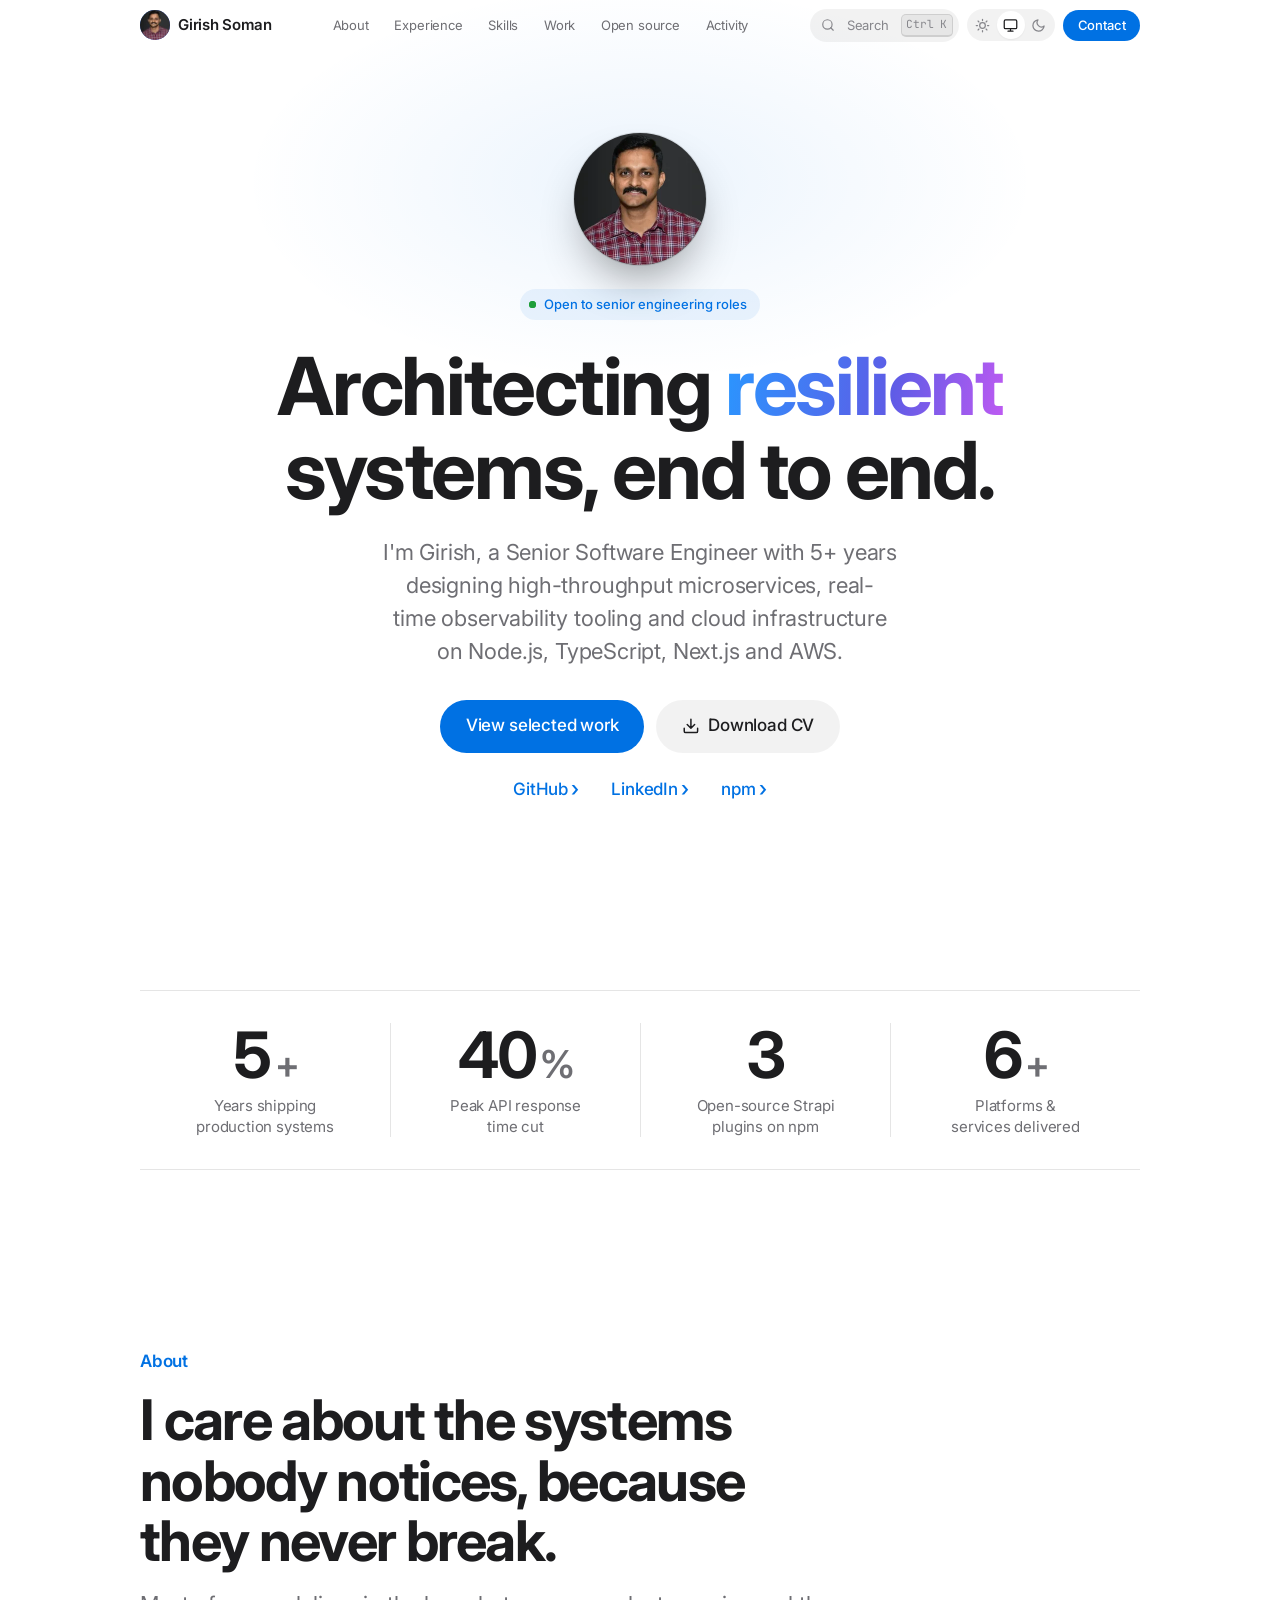
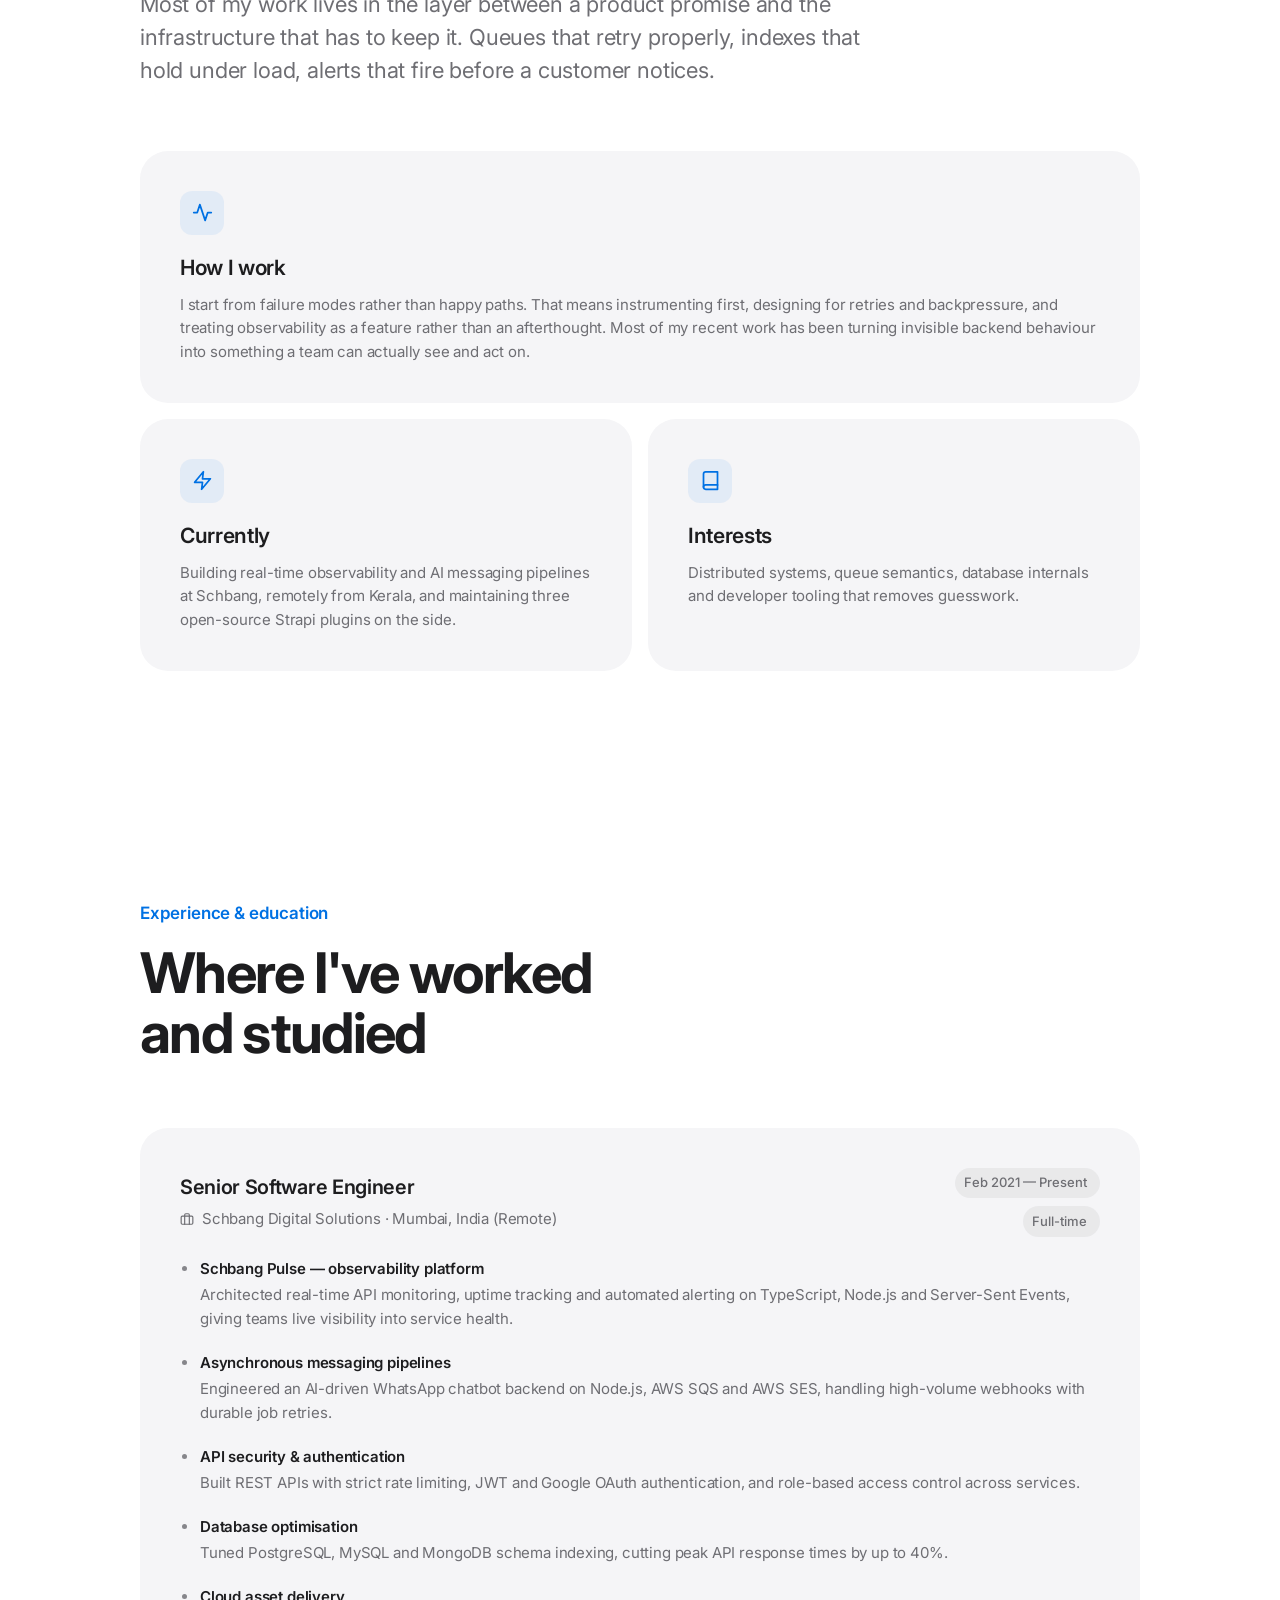
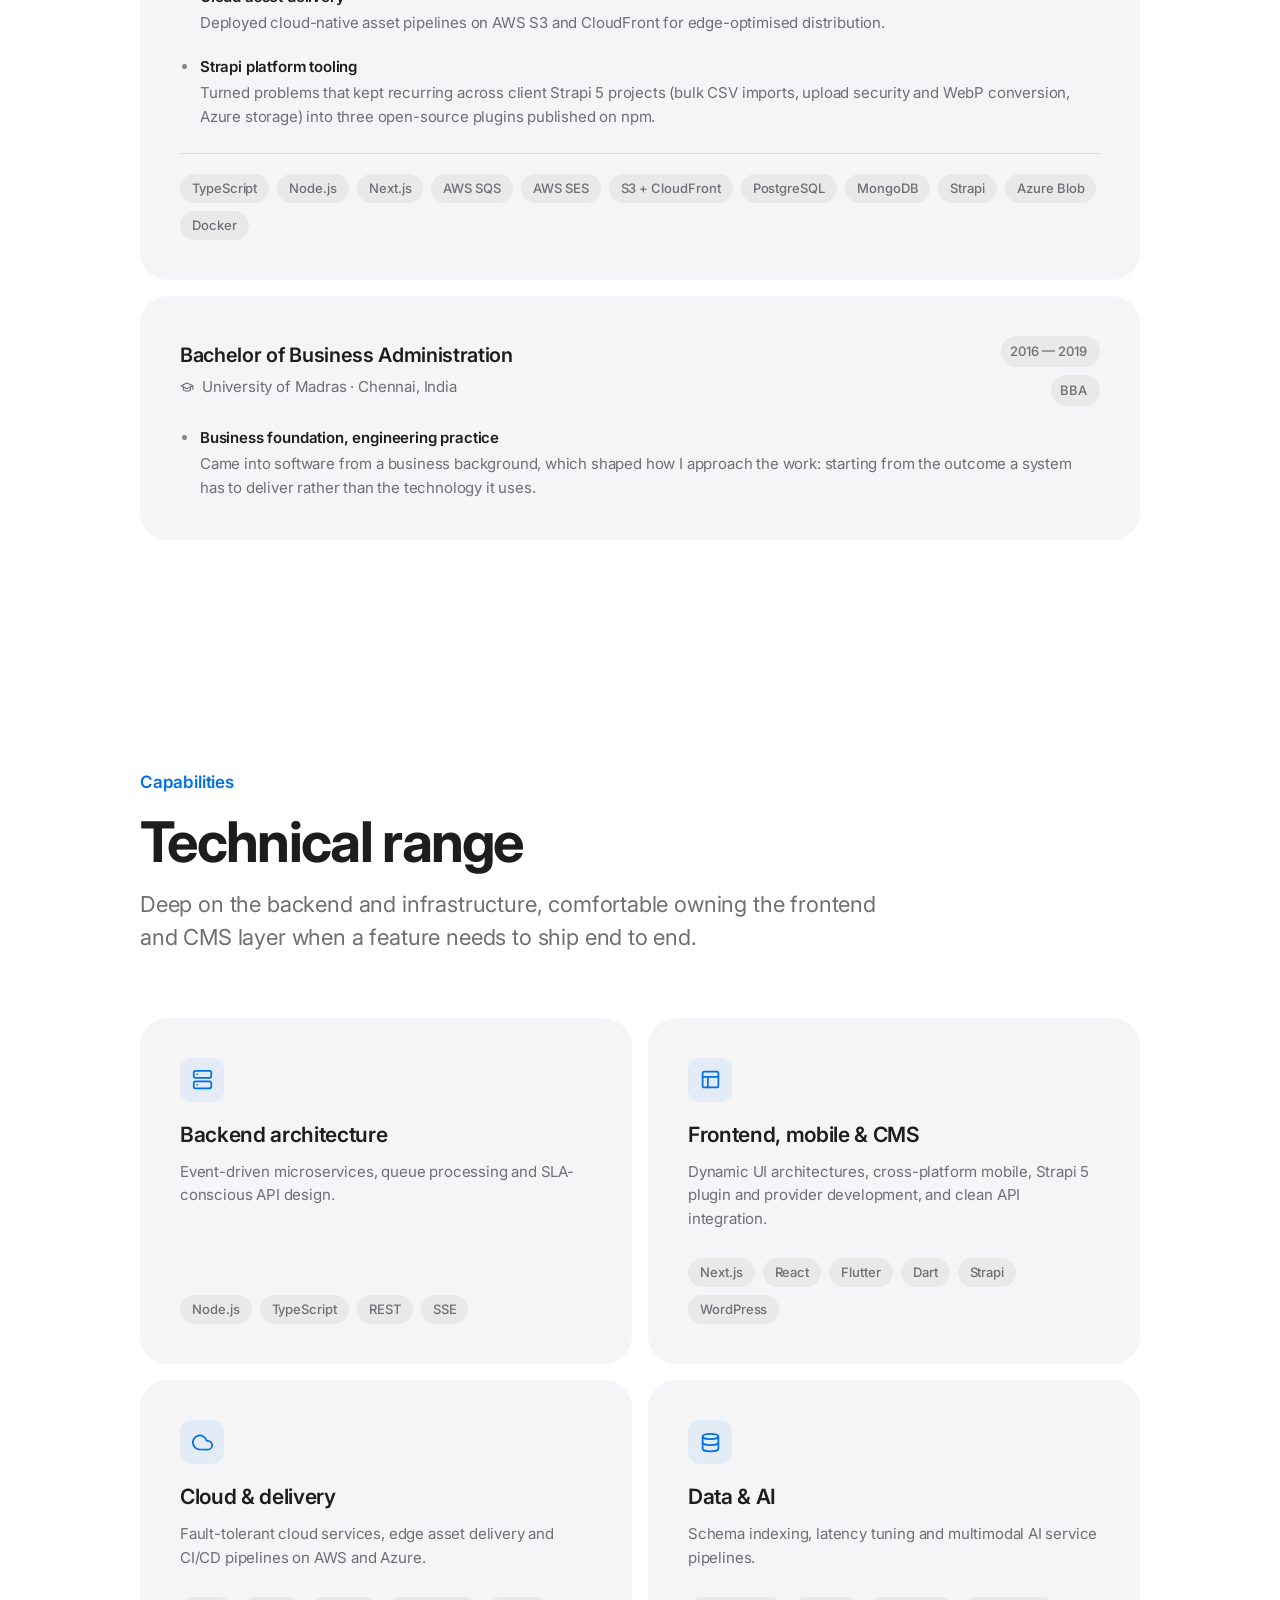
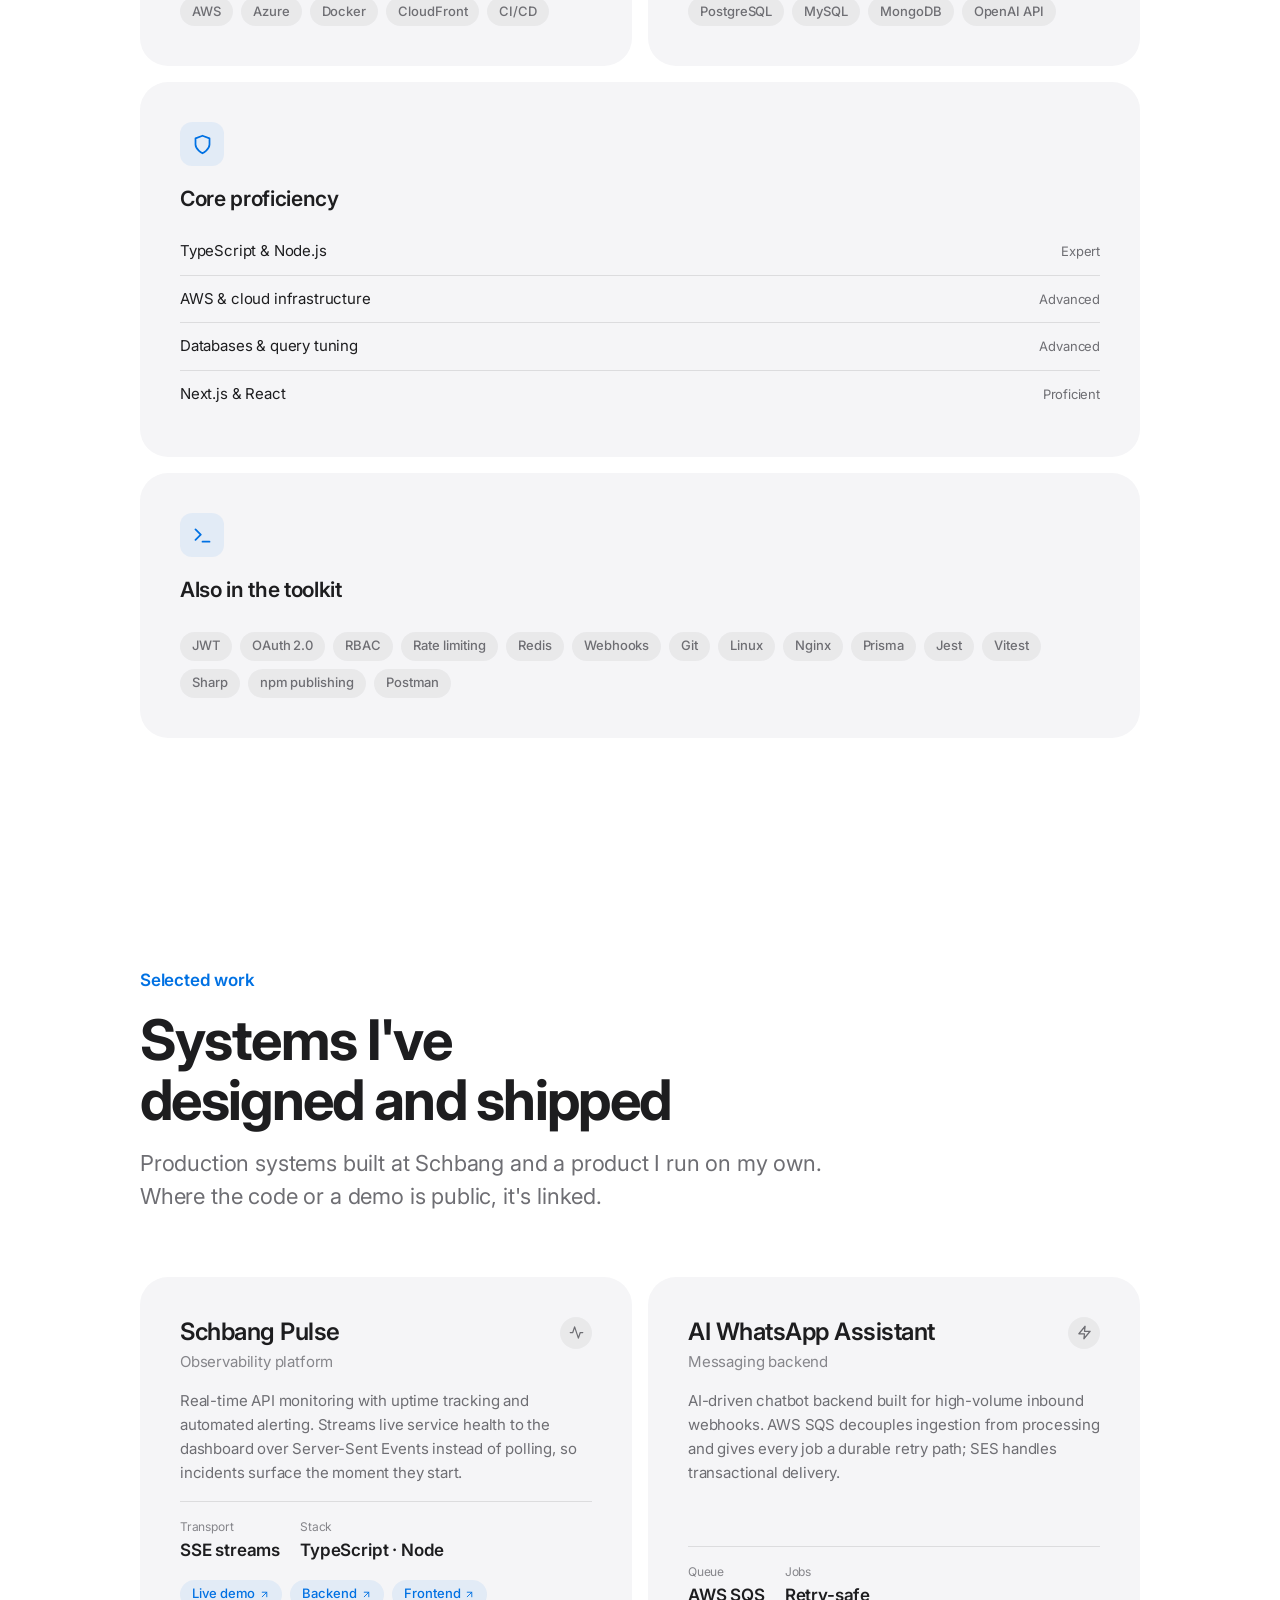
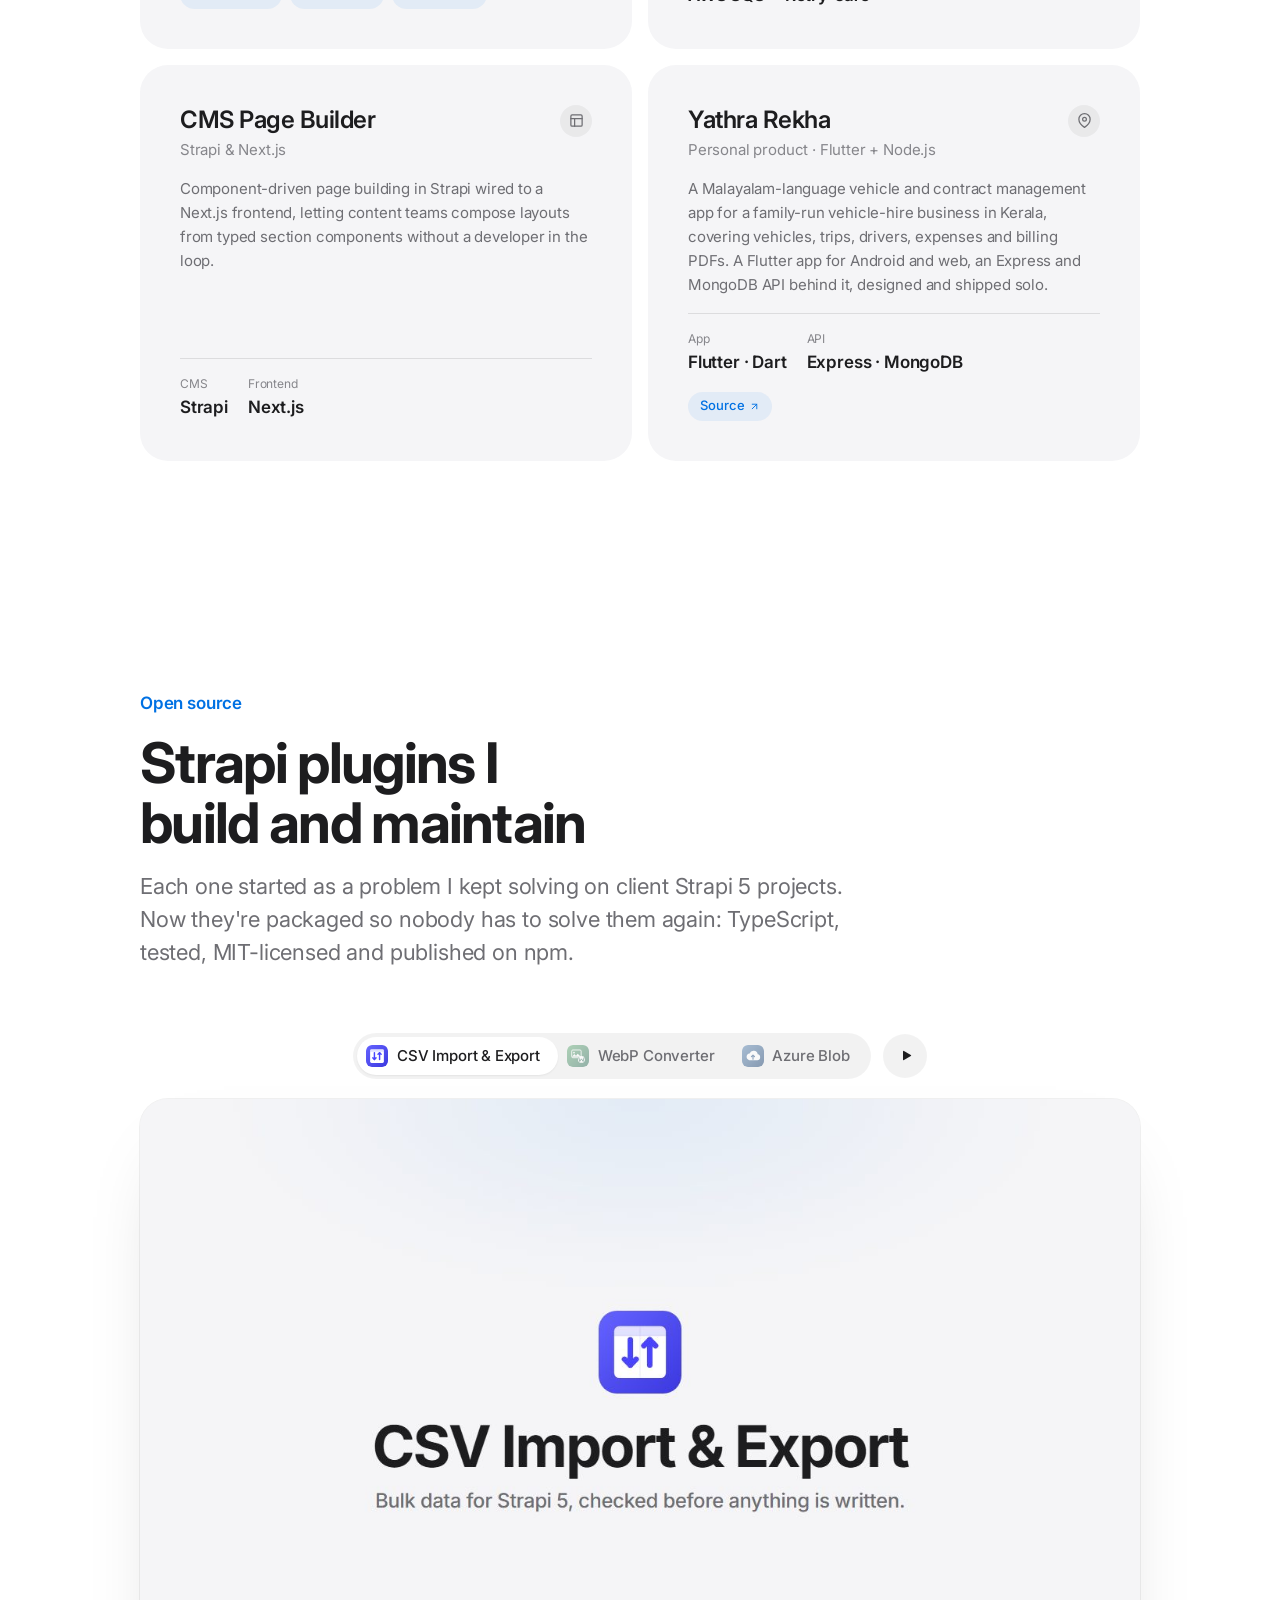
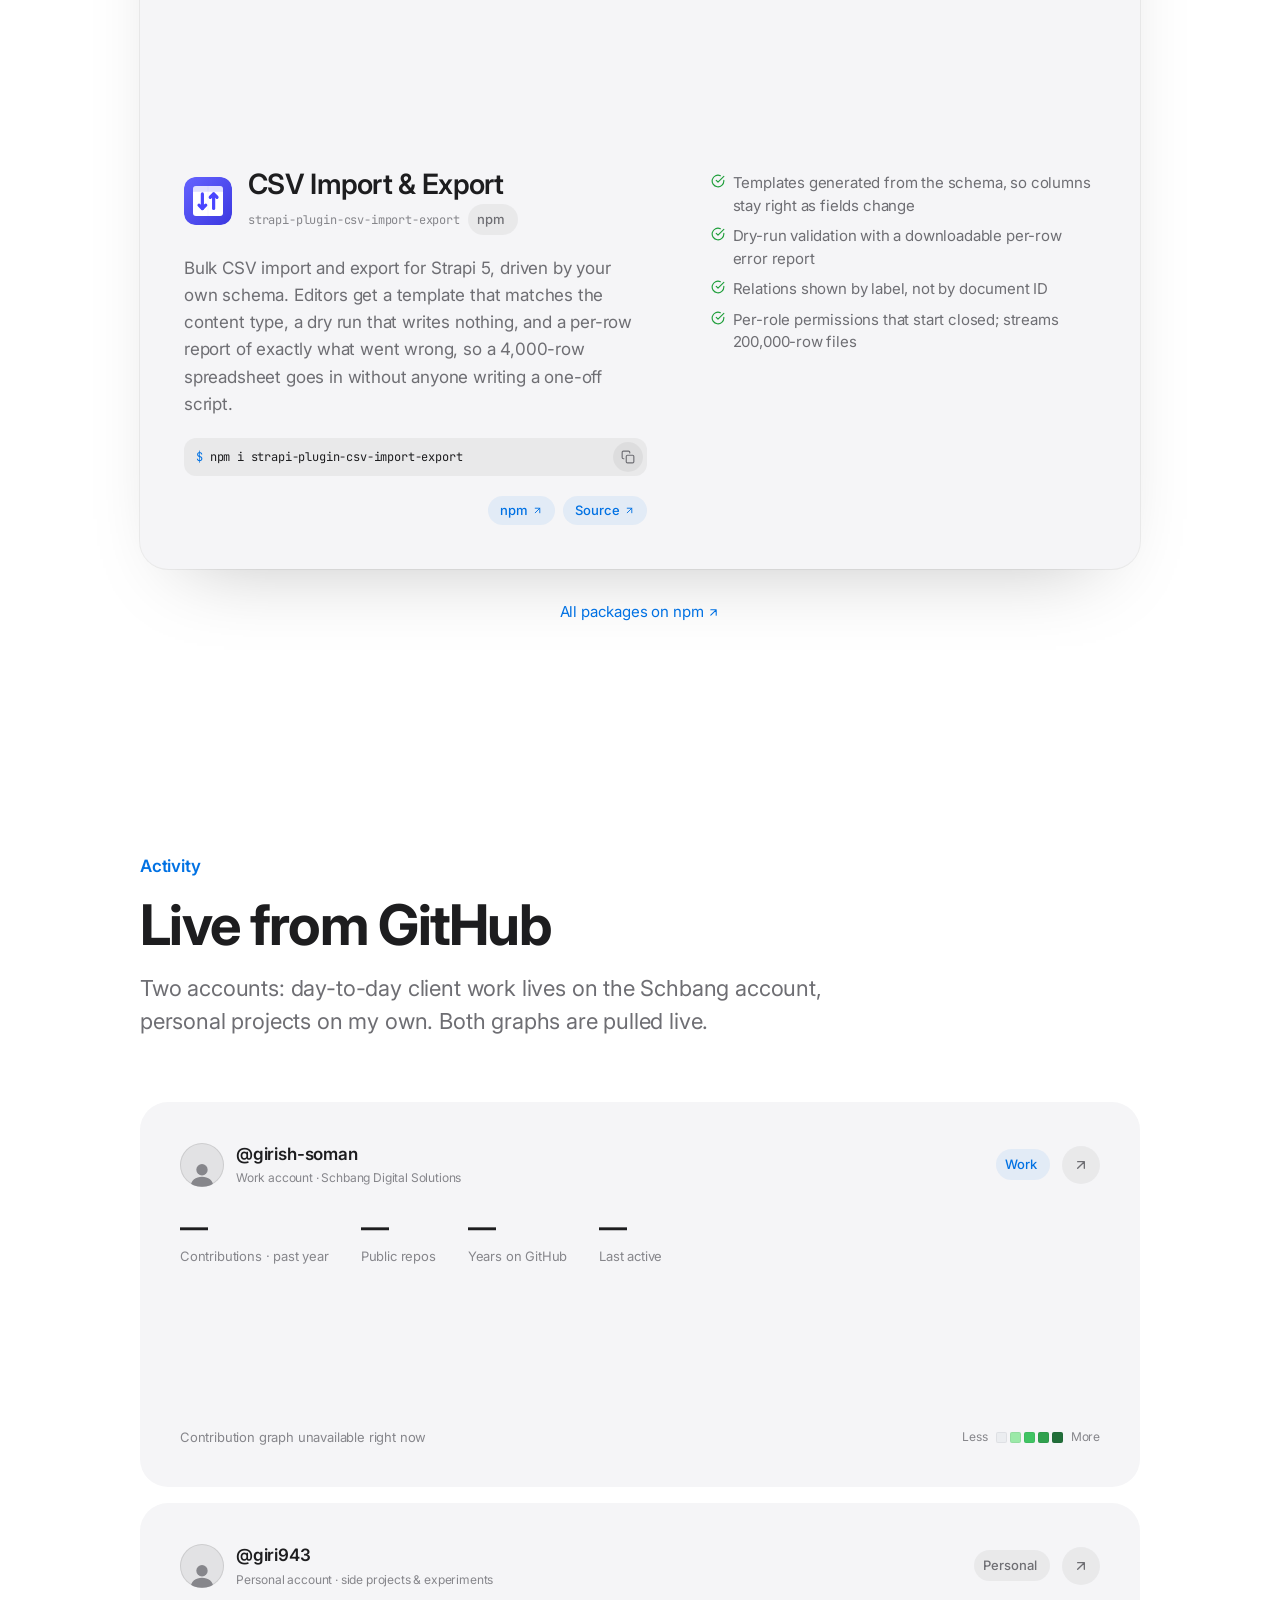
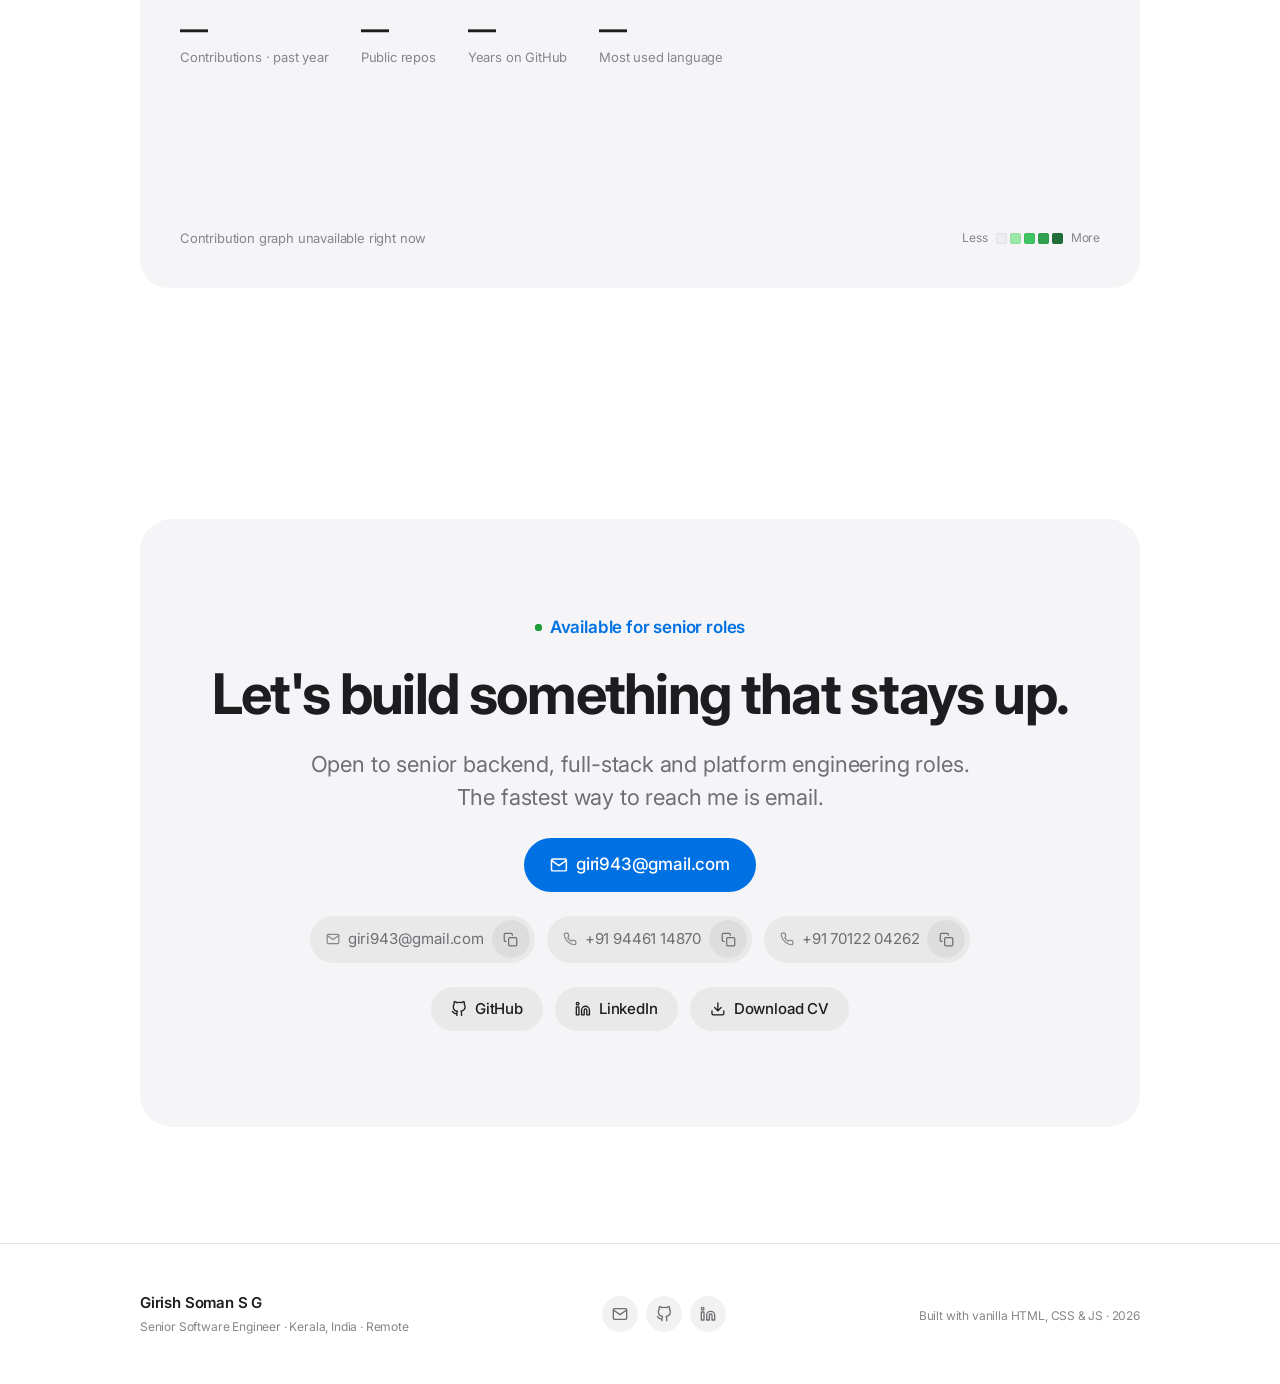
==== commit 47f8d29d: "feat: enhance GitHub account display with avatar fallback and caching for API requests" ====
--- a/index.html
+++ b/index.html
@@ -124,6 +124,7 @@
       <g id="i-package" fill="none" stroke="currentColor" stroke-width="2" stroke-linecap="round" stroke-linejoin="round"><path d="m16.5 9.4-9-5.2M21 16V8a2 2 0 0 0-1-1.7l-7-4a2 2 0 0 0-2 0l-7 4A2 2 0 0 0 3 8v8a2 2 0 0 0 1 1.7l7 4a2 2 0 0 0 2 0l7-4a2 2 0 0 0 1-1.7z"/><path d="M3.3 7 12 12l8.7-5M12 22V12"/></g>
       <g id="i-play" fill="currentColor" stroke="none"><path d="M8 5.5v13a1 1 0 0 0 1.5.86l11-6.5a1 1 0 0 0 0-1.72l-11-6.5A1 1 0 0 0 8 5.5z"/></g>
       <g id="i-pause" fill="currentColor" stroke="none"><rect x="6" y="5" width="4" height="14" rx="1"/><rect x="14" y="5" width="4" height="14" rx="1"/></g>
+      <g id="i-person" fill="currentColor" stroke="none"><circle cx="12" cy="9" r="4"/><path d="M4 21c0-4.4 3.6-7 8-7s8 2.6 8 7z"/></g>
     </defs>
   </svg>
 
@@ -846,7 +847,11 @@
         <div class="gh-accounts">
           <article class="card gh-account" data-gh-account="girish-soman" data-reveal>
             <header class="gh-account__head">
-              <img class="gh-account__avatar" data-gh-avatar src="" alt="" width="44" height="44" loading="lazy" decoding="async">
+              <span class="gh-account__avatar" aria-hidden="true">
+                <svg viewBox="0 0 24 24"><use href="#i-person"/></svg>
+                <img src="https://github.com/girish-soman.png?size=88" alt="" width="44" height="44"
+                     loading="lazy" decoding="async" onerror="this.remove()">
+              </span>
               <div class="gh-account__id">
                 <span class="gh-account__handle">@girish-soman</span>
                 <span class="gh-account__role">Work account · Schbang Digital Solutions</span>
@@ -895,7 +900,11 @@
           </article>
           <article class="card gh-account" data-gh-account="giri943" data-reveal style="--reveal-delay:80ms">
             <header class="gh-account__head">
-              <img class="gh-account__avatar" data-gh-avatar src="" alt="" width="44" height="44" loading="lazy" decoding="async">
+              <span class="gh-account__avatar" aria-hidden="true">
+                <svg viewBox="0 0 24 24"><use href="#i-person"/></svg>
+                <img src="https://github.com/giri943.png?size=88" alt="" width="44" height="44"
+                     loading="lazy" decoding="async" onerror="this.remove()">
+              </span>
               <div class="gh-account__id">
                 <span class="gh-account__handle">@giri943</span>
                 <span class="gh-account__role">Personal account · side projects &amp; experiments</span>
--- a/assets/css/main.css
+++ b/assets/css/main.css
@@ -855,7 +855,16 @@
 .showcase__frame { position: relative; width: 100%; aspect-ratio: 16 / 10; }
 [data-theme='dark'] .showcase__frame { background: #000; border-bottom: 1px solid rgba(255, 255, 255, 0.08); }
 [data-theme='light'] .showcase__frame { background: #f5f5f7; }
-.showcase__video { display: block; width: 100%; height: 100%; object-fit: cover; }
+/* Two stacked layers; the back one fades in once its first frame is ready */
+.showcase__video {
+  position: absolute;
+  inset: 0;
+  display: block;
+  width: 100%; height: 100%;
+  object-fit: cover;
+  transition: opacity 420ms var(--ease-standard);
+}
+.showcase__video.is-back { opacity: 0; pointer-events: none; }
 
 .showcase__controls { display: flex; align-items: center; justify-content: center; gap: var(--space-3); }
 
@@ -1021,13 +1030,22 @@
 .gh-account { display: flex; flex-direction: column; gap: var(--space-6); }
 
 .gh-account__head { display: flex; align-items: center; flex-wrap: wrap; gap: var(--space-3); }
+/* Placeholder underneath, photo on top. If the photo fails it is removed and
+   the placeholder stays, like GitHub's default avatar. */
 .gh-account__avatar {
+  position: relative;
+  display: grid;
+  place-items: end center;
   width: 44px; height: 44px;
+  flex: none;
   border-radius: 50%;
-  border: 1px solid var(--border);
+  overflow: hidden;
   background: var(--fill-hover);
-  flex: none;
-}
+  color: var(--text-tertiary);
+  box-shadow: inset 0 0 0 1px var(--border);
+}
+.gh-account__avatar svg { width: 34px; height: 34px; margin-bottom: -4px; }
+.gh-account__avatar img { position: absolute; inset: 0; width: 100%; height: 100%; object-fit: cover; }
 .gh-account__id { display: flex; flex-direction: column; gap: 2px; margin-right: auto; min-width: 0; }
 .gh-account__handle { font-size: var(--fs-body); font-weight: var(--fw-semibold); color: var(--text); }
 .gh-account__role { font-size: var(--fs-2xs); color: var(--text-tertiary); }
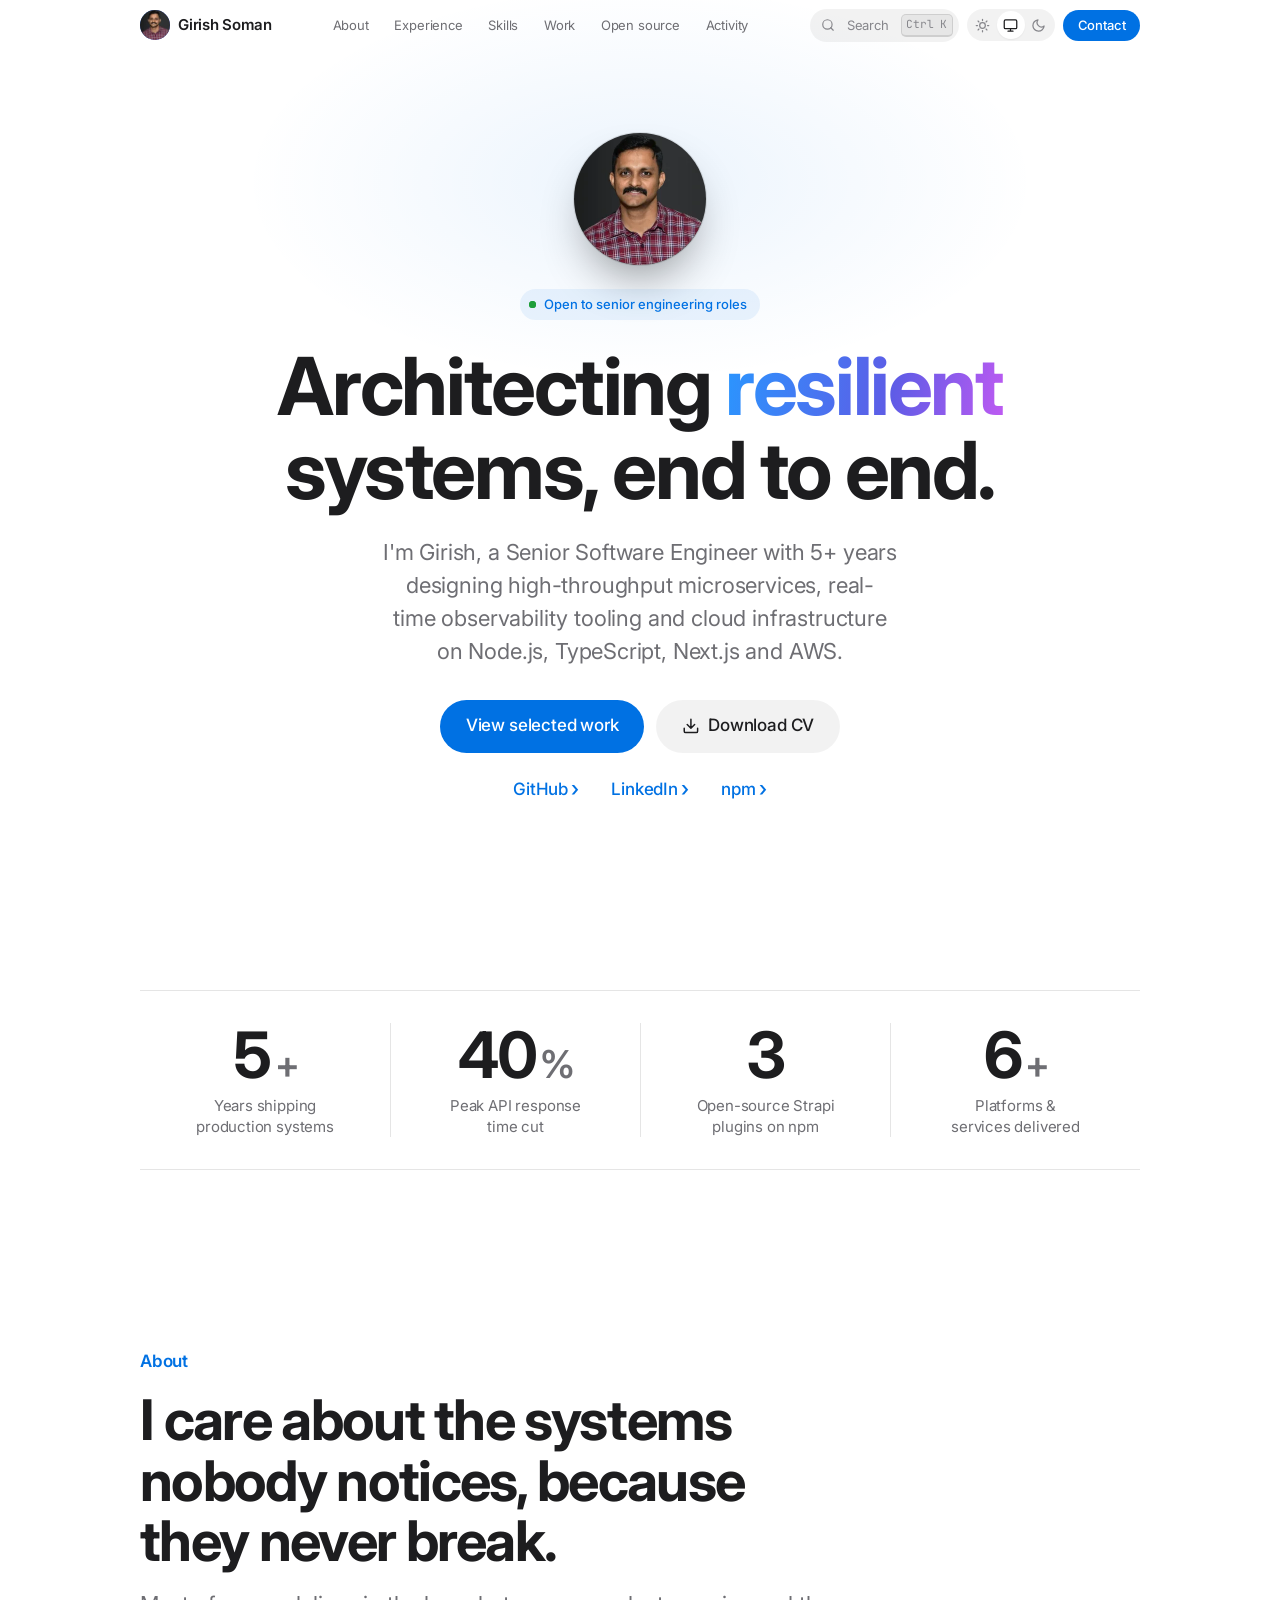
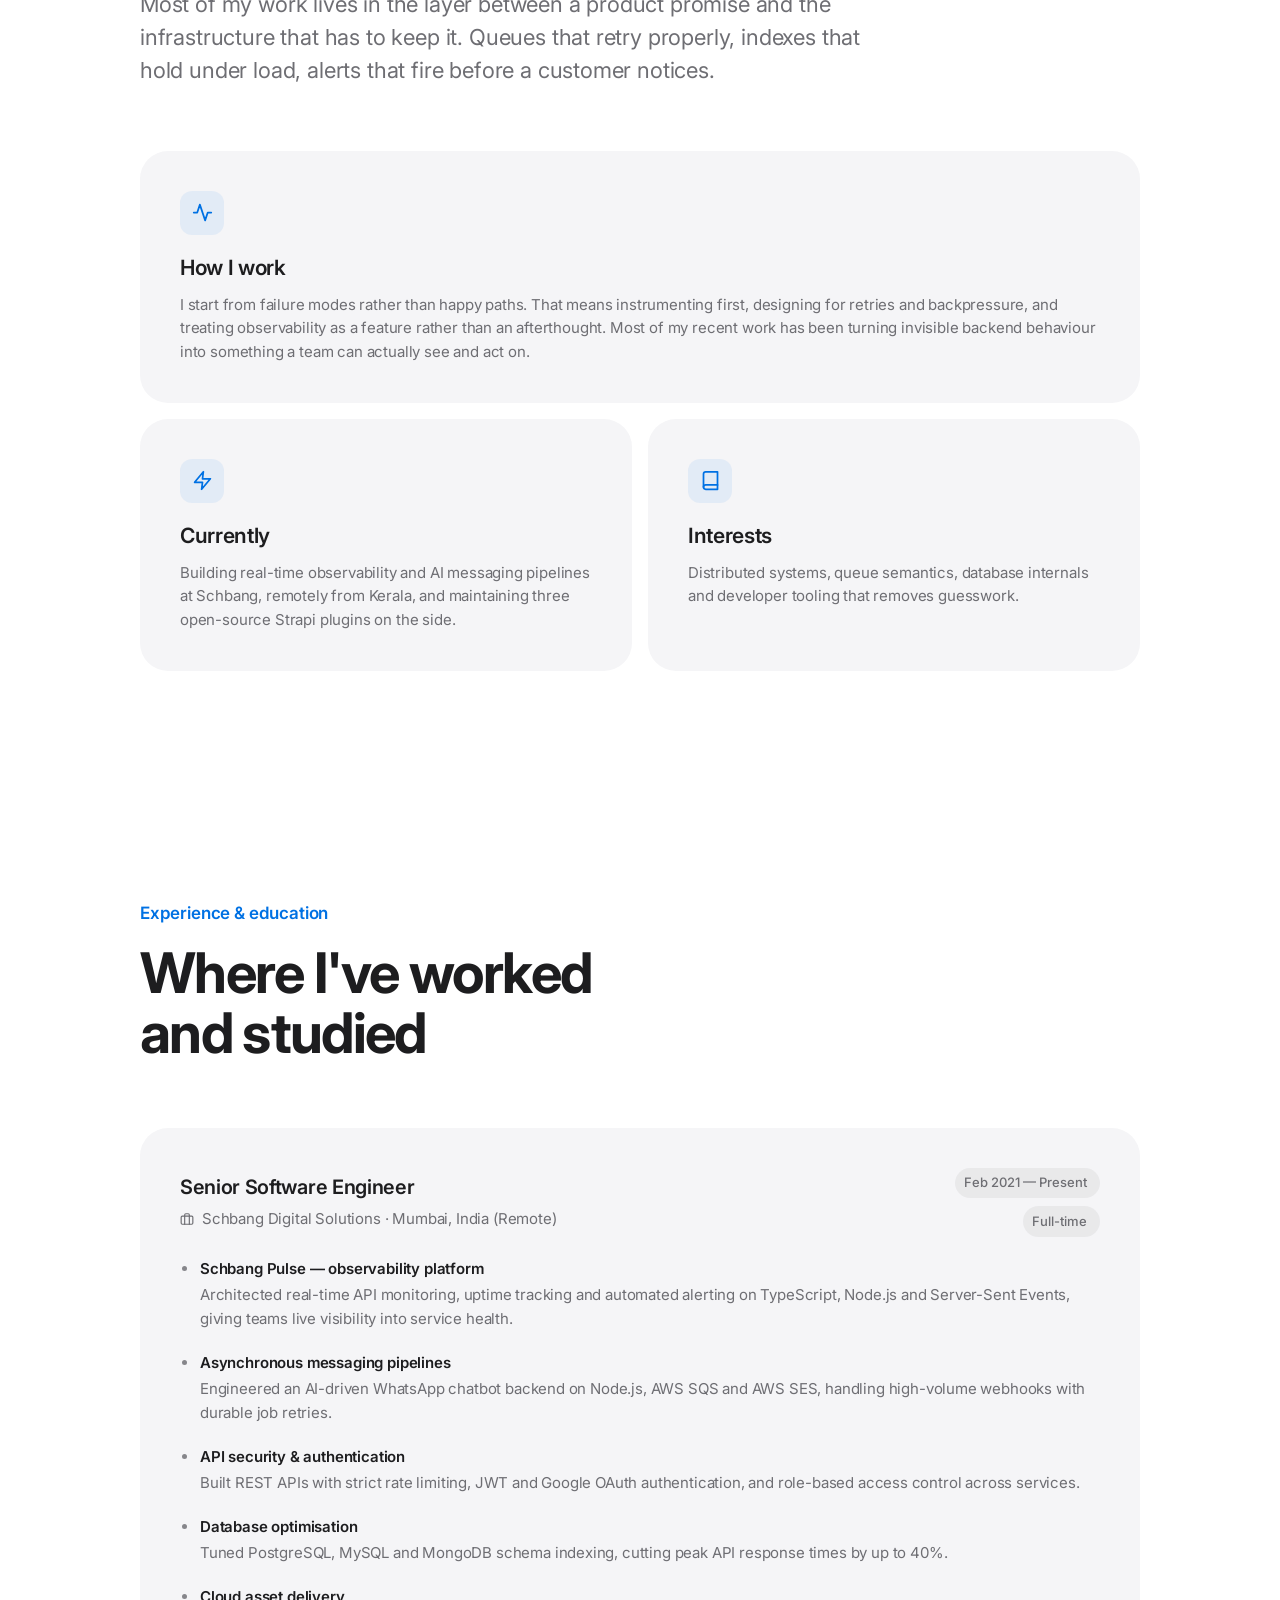
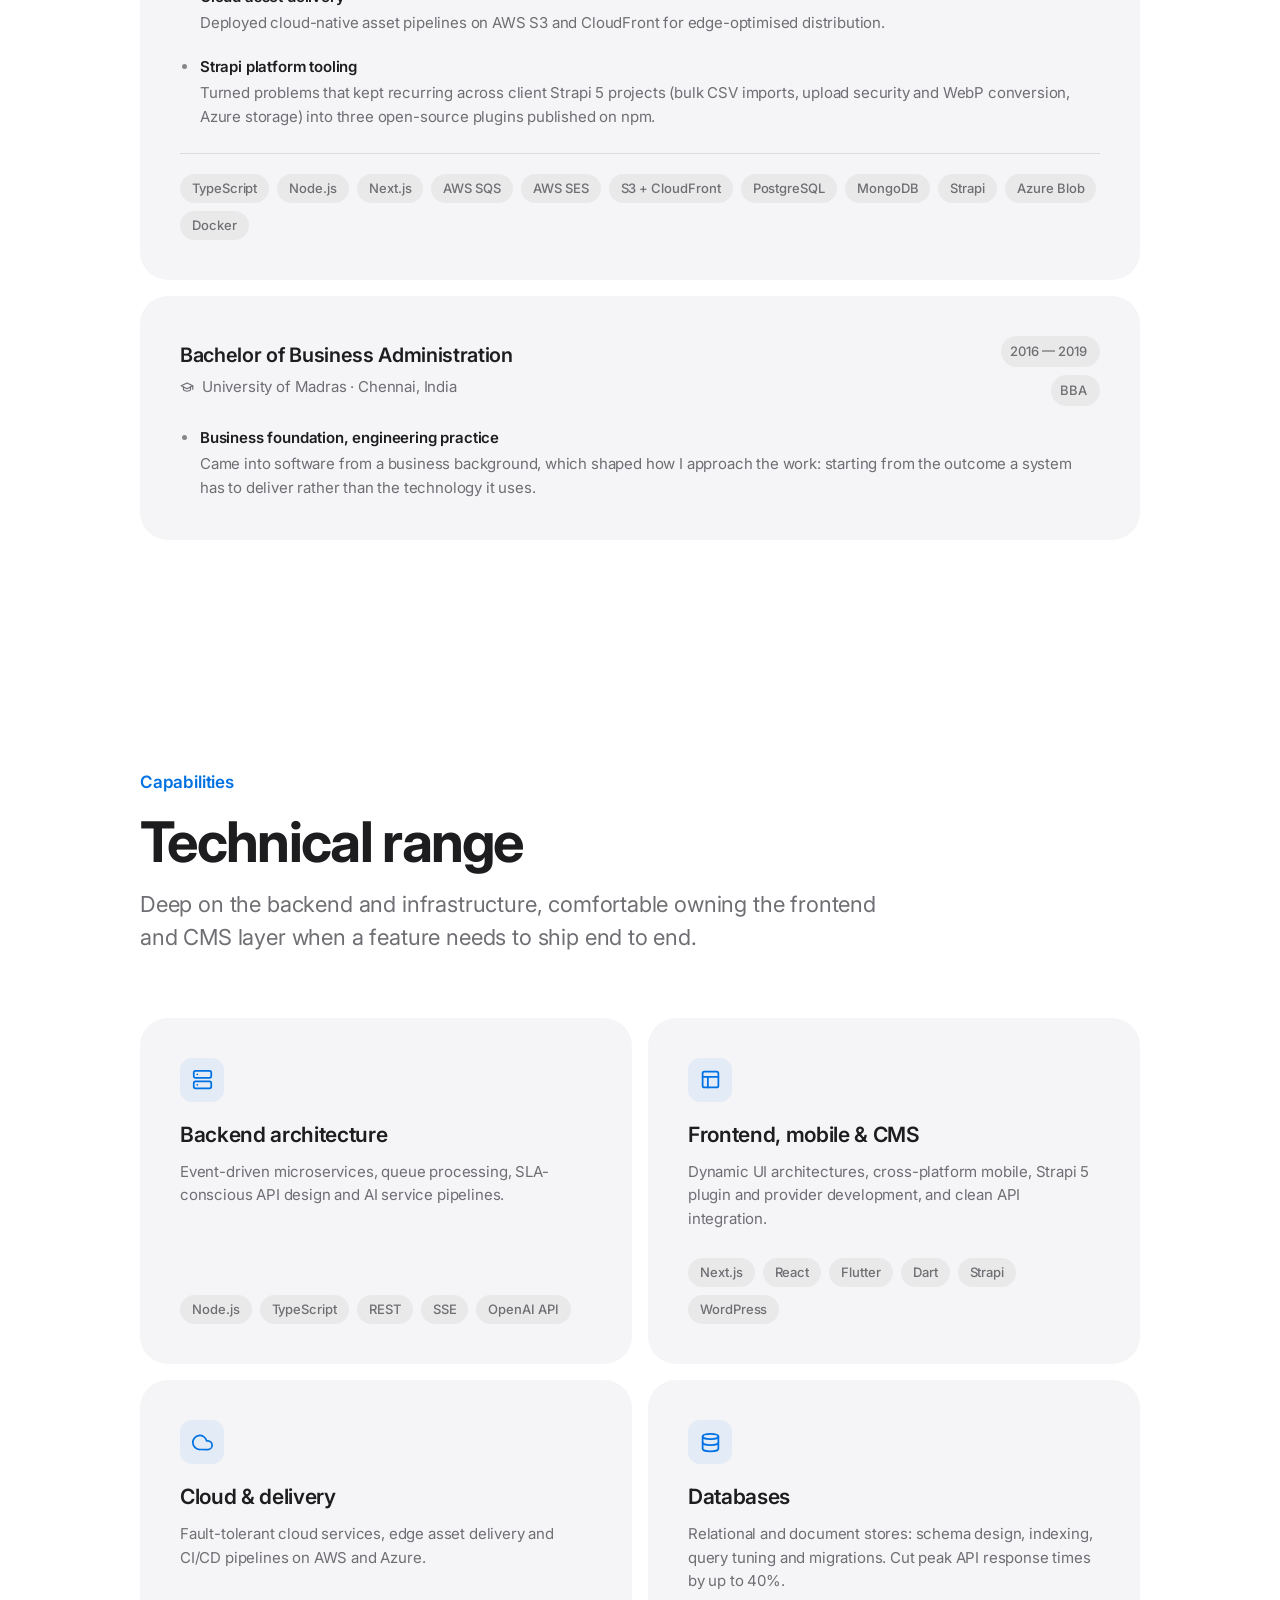
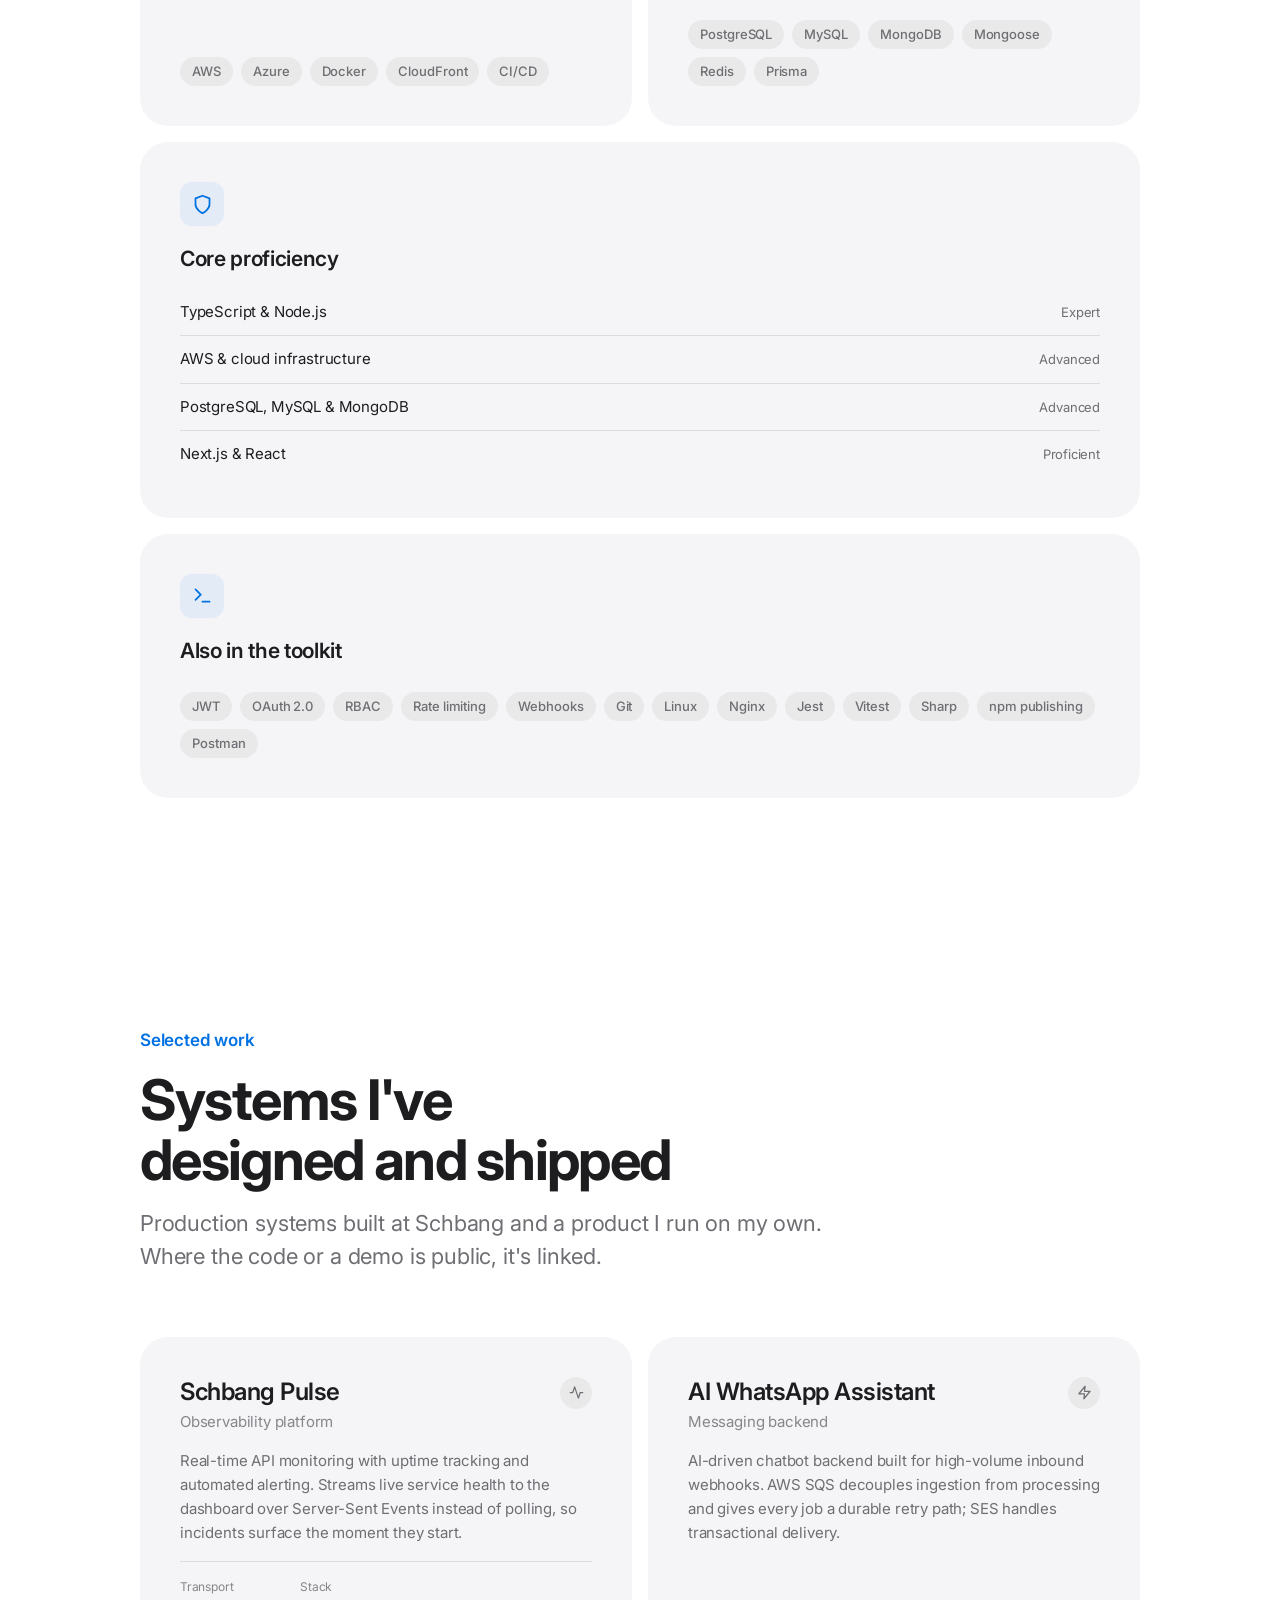
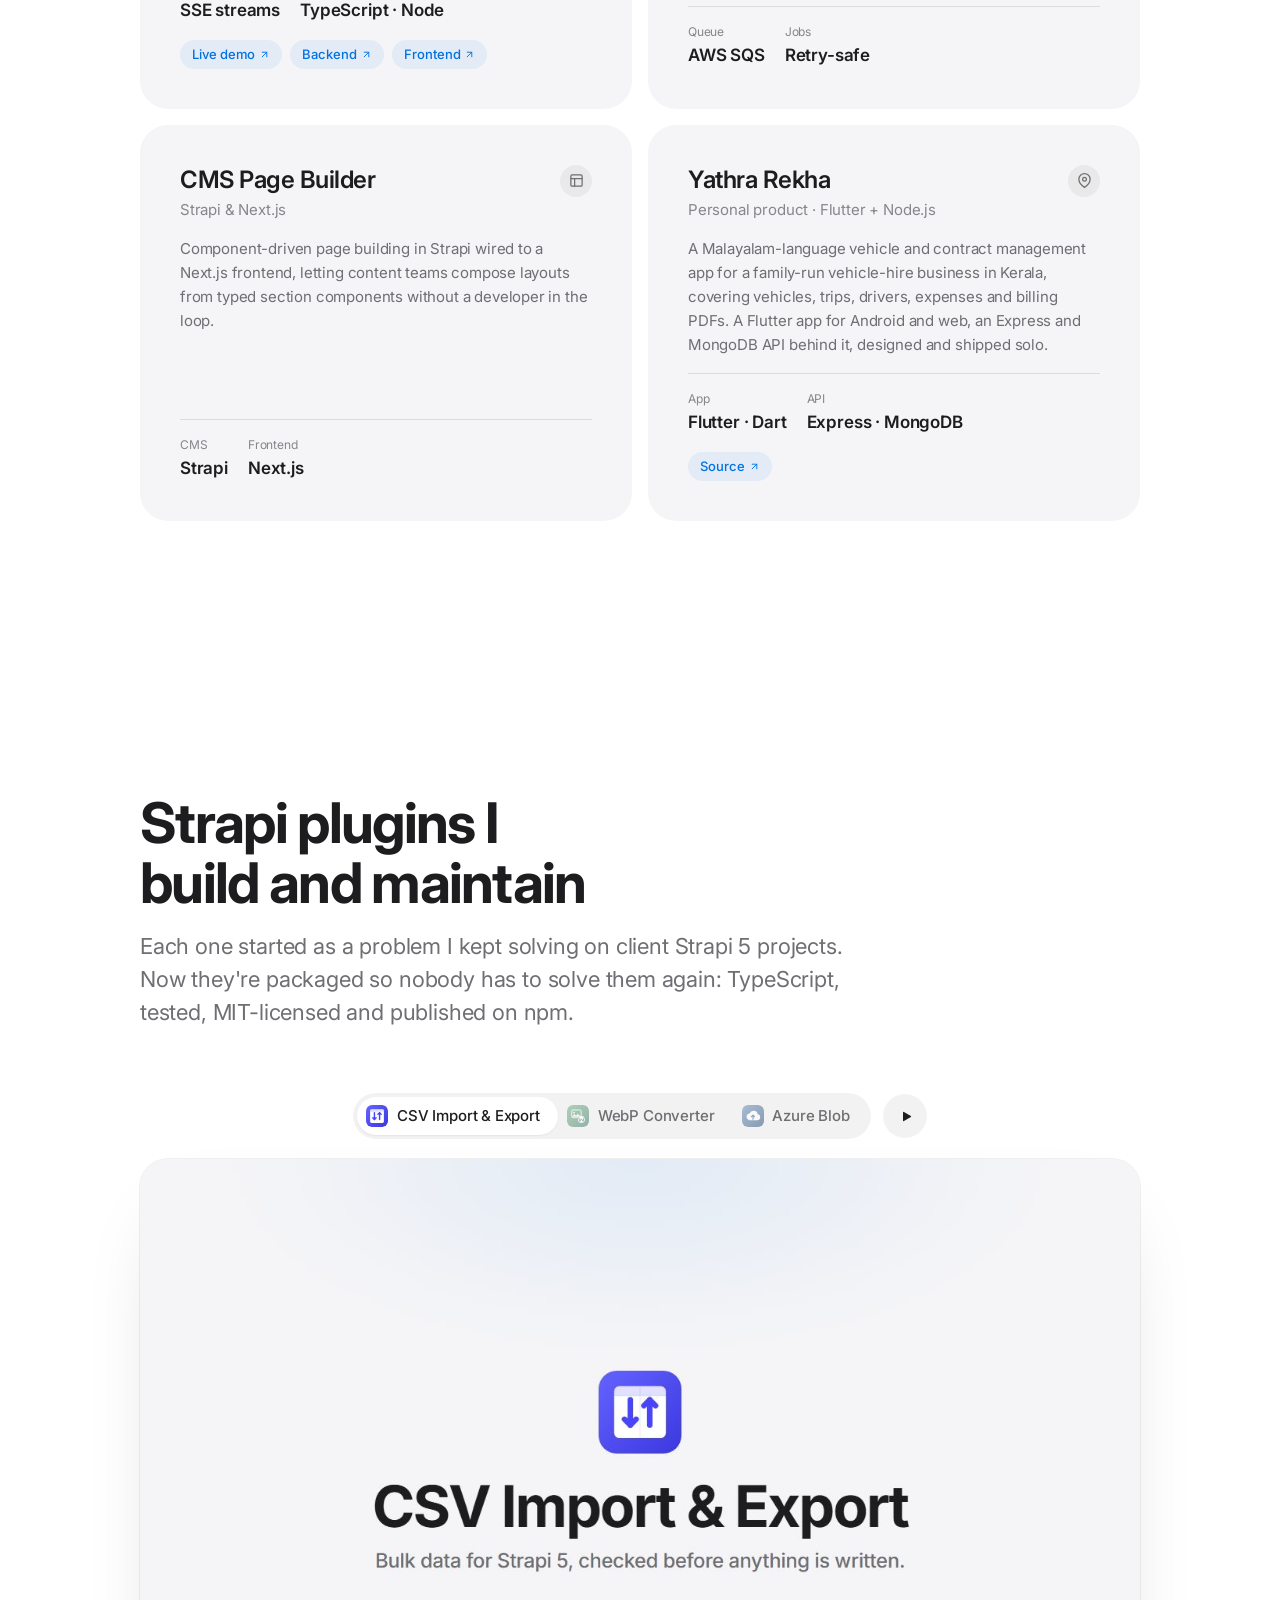
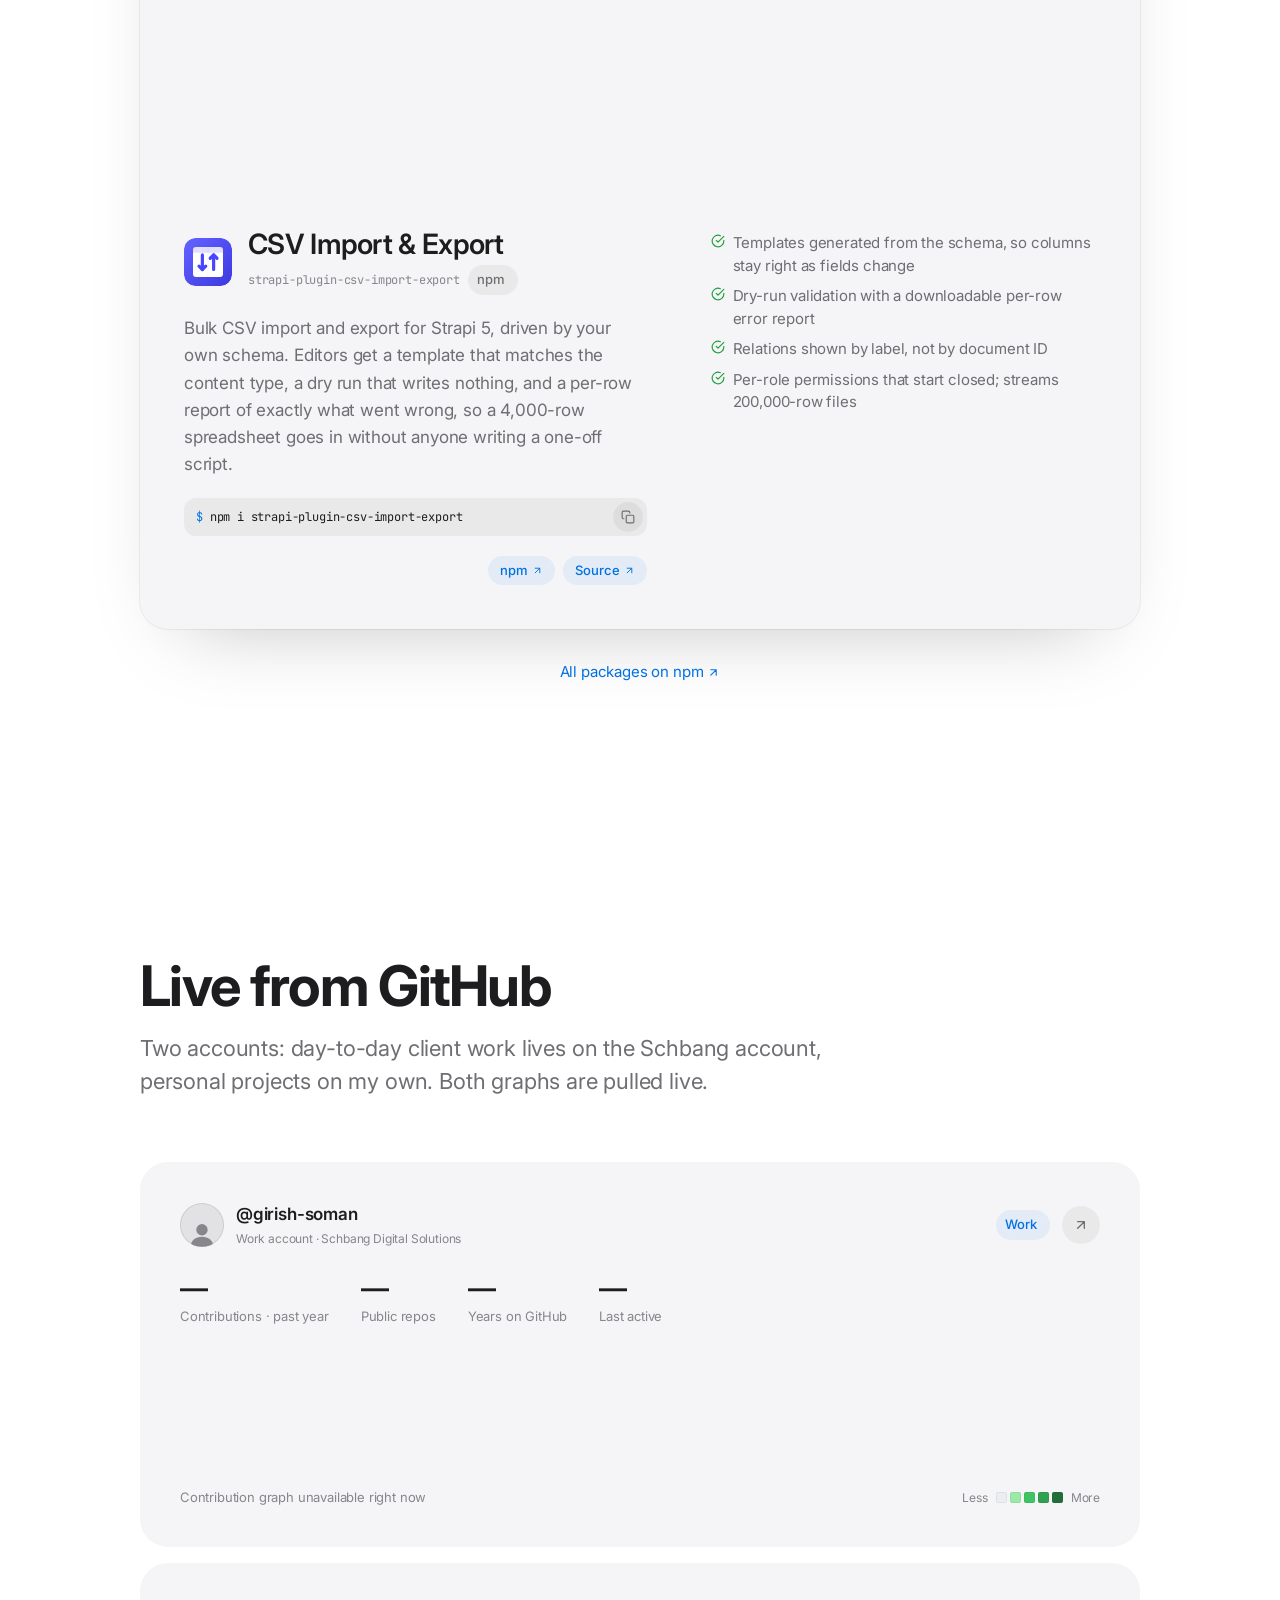
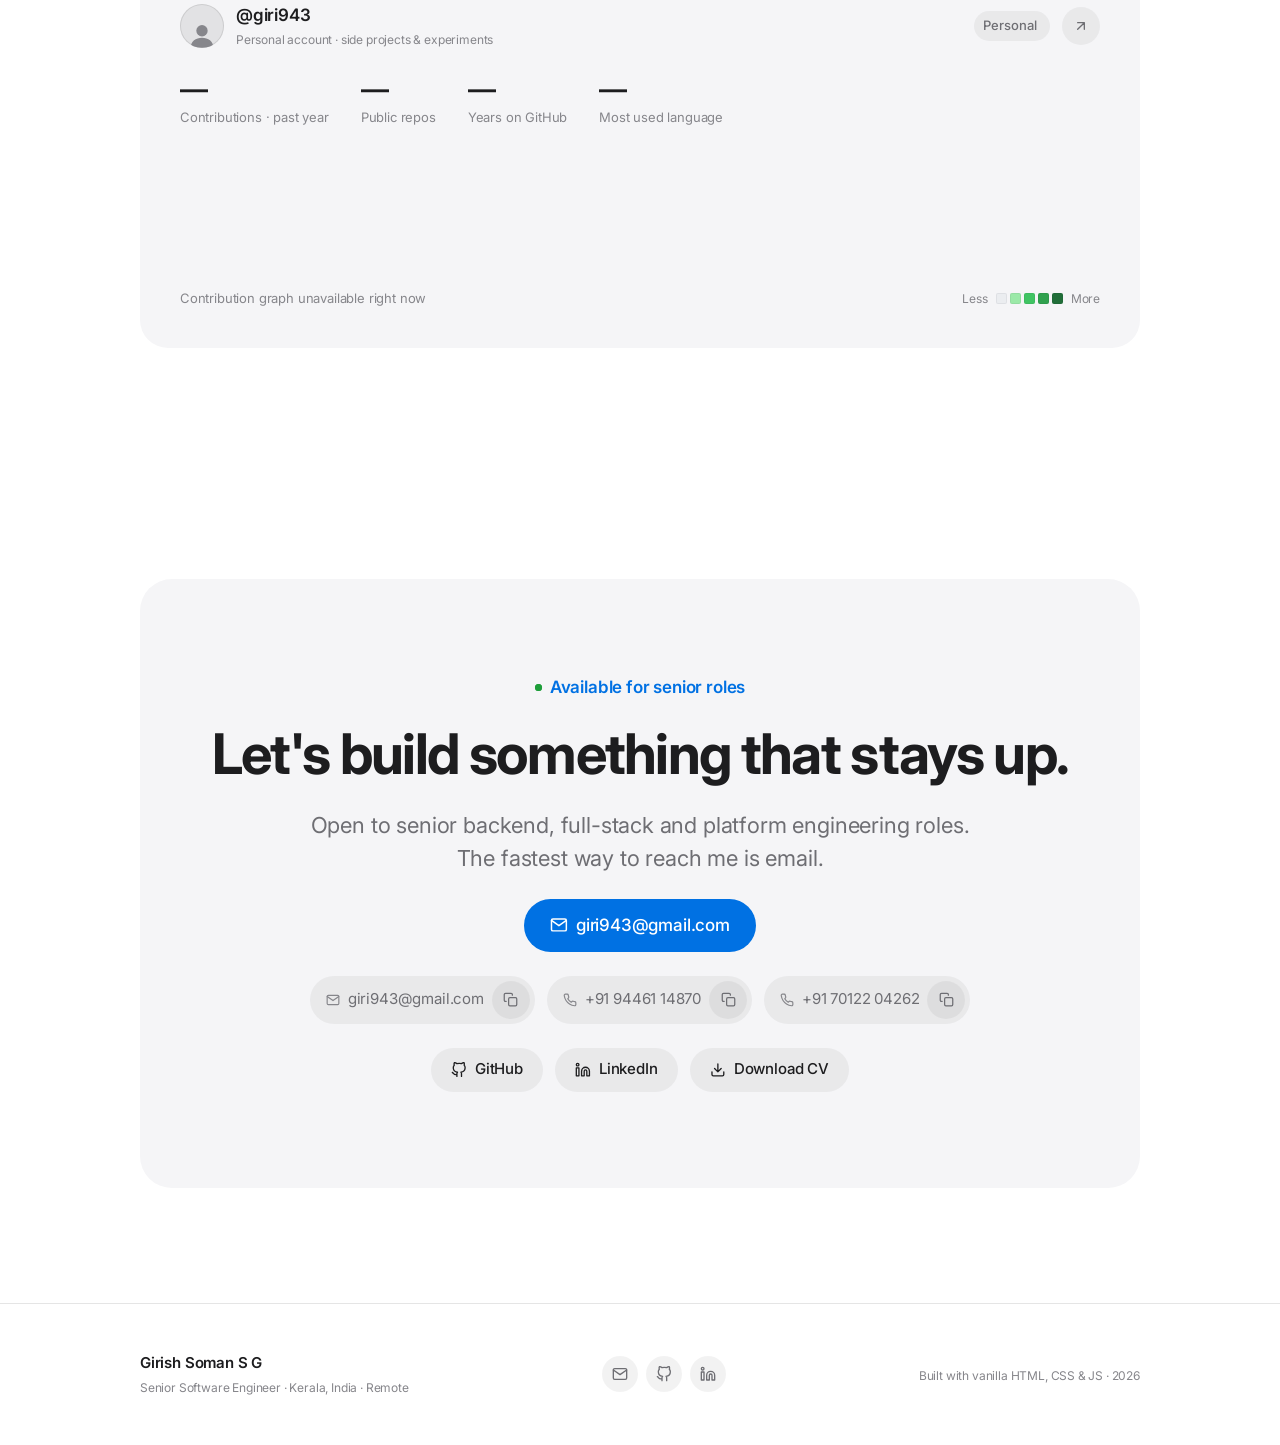
==== commit ea634e34: "feat: update skills and expertise in portfolio with additional technologies and improved description" ====
--- a/index.html
+++ b/index.html
@@ -75,7 +75,7 @@
       "https://www.linkedin.com/in/girish-soman",
       "https://www.npmjs.com/~giri943"
     ],
-    "knowsAbout": ["Node.js", "TypeScript", "Express", "Next.js", "React", "Flutter", "Dart", "AWS", "PostgreSQL", "MongoDB", "Strapi", "Strapi plugin development", "Azure Blob Storage", "Docker", "System Design"]
+    "knowsAbout": ["Node.js", "TypeScript", "Express", "Next.js", "React", "Flutter", "Dart", "AWS", "PostgreSQL", "MySQL", "MongoDB", "Mongoose", "Redis", "Strapi", "Strapi plugin development", "Azure Blob Storage", "Docker", "System Design"]
   }
   </script>
 </head>
@@ -473,9 +473,9 @@
           <article class="card bento__cell" data-reveal>
             <span class="icon-tile" aria-hidden="true"><svg viewBox="0 0 24 24"><use href="#i-server"/></svg></span>
             <h3 class="bento__title">Backend architecture</h3>
-            <p class="bento__text">Event-driven microservices, queue processing and SLA-conscious API design.</p>
+            <p class="bento__text">Event-driven microservices, queue processing, SLA-conscious API design and AI service pipelines.</p>
             <div class="bento__chips">
-              <span class="chip">Node.js</span><span class="chip">TypeScript</span><span class="chip">REST</span><span class="chip">SSE</span>
+              <span class="chip">Node.js</span><span class="chip">TypeScript</span><span class="chip">REST</span><span class="chip">SSE</span><span class="chip">OpenAI API</span>
             </div>
           </article>
           <article class="card bento__cell" data-reveal style="--reveal-delay:80ms">
@@ -497,10 +497,11 @@
           </article>
           <article class="card bento__cell" data-reveal style="--reveal-delay:240ms">
             <span class="icon-tile" aria-hidden="true"><svg viewBox="0 0 24 24"><use href="#i-database"/></svg></span>
-            <h3 class="bento__title">Data &amp; AI</h3>
-            <p class="bento__text">Schema indexing, latency tuning and multimodal AI service pipelines.</p>
+            <h3 class="bento__title">Databases</h3>
+            <p class="bento__text">Relational and document stores: schema design, indexing, query tuning and migrations. Cut peak API response times by up to 40%.</p>
             <div class="bento__chips">
-              <span class="chip">PostgreSQL</span><span class="chip">MySQL</span><span class="chip">MongoDB</span><span class="chip">OpenAI API</span>
+              <span class="chip">PostgreSQL</span><span class="chip">MySQL</span><span class="chip">MongoDB</span>
+              <span class="chip">Mongoose</span><span class="chip">Redis</span><span class="chip">Prisma</span>
             </div>
           </article>
           <article class="card bento__cell bento__cell--wide" data-reveal>
@@ -509,7 +510,7 @@
             <dl class="levels">
               <div class="level"><dt>TypeScript &amp; Node.js</dt><dd>Expert</dd></div>
               <div class="level"><dt>AWS &amp; cloud infrastructure</dt><dd>Advanced</dd></div>
-              <div class="level"><dt>Databases &amp; query tuning</dt><dd>Advanced</dd></div>
+              <div class="level"><dt>PostgreSQL, MySQL &amp; MongoDB</dt><dd>Advanced</dd></div>
               <div class="level"><dt>Next.js &amp; React</dt><dd>Proficient</dd></div>
             </dl>
           </article>
@@ -518,9 +519,9 @@
             <h3 class="bento__title">Also in the toolkit</h3>
             <div class="bento__chips">
               <span class="chip">JWT</span><span class="chip">OAuth 2.0</span><span class="chip">RBAC</span>
-              <span class="chip">Rate limiting</span><span class="chip">Redis</span><span class="chip">Webhooks</span>
+              <span class="chip">Rate limiting</span><span class="chip">Webhooks</span>
               <span class="chip">Git</span><span class="chip">Linux</span><span class="chip">Nginx</span>
-              <span class="chip">Prisma</span><span class="chip">Jest</span><span class="chip">Vitest</span>
+              <span class="chip">Jest</span><span class="chip">Vitest</span>
               <span class="chip">Sharp</span><span class="chip">npm publishing</span><span class="chip">Postman</span>
             </div>
           </article>
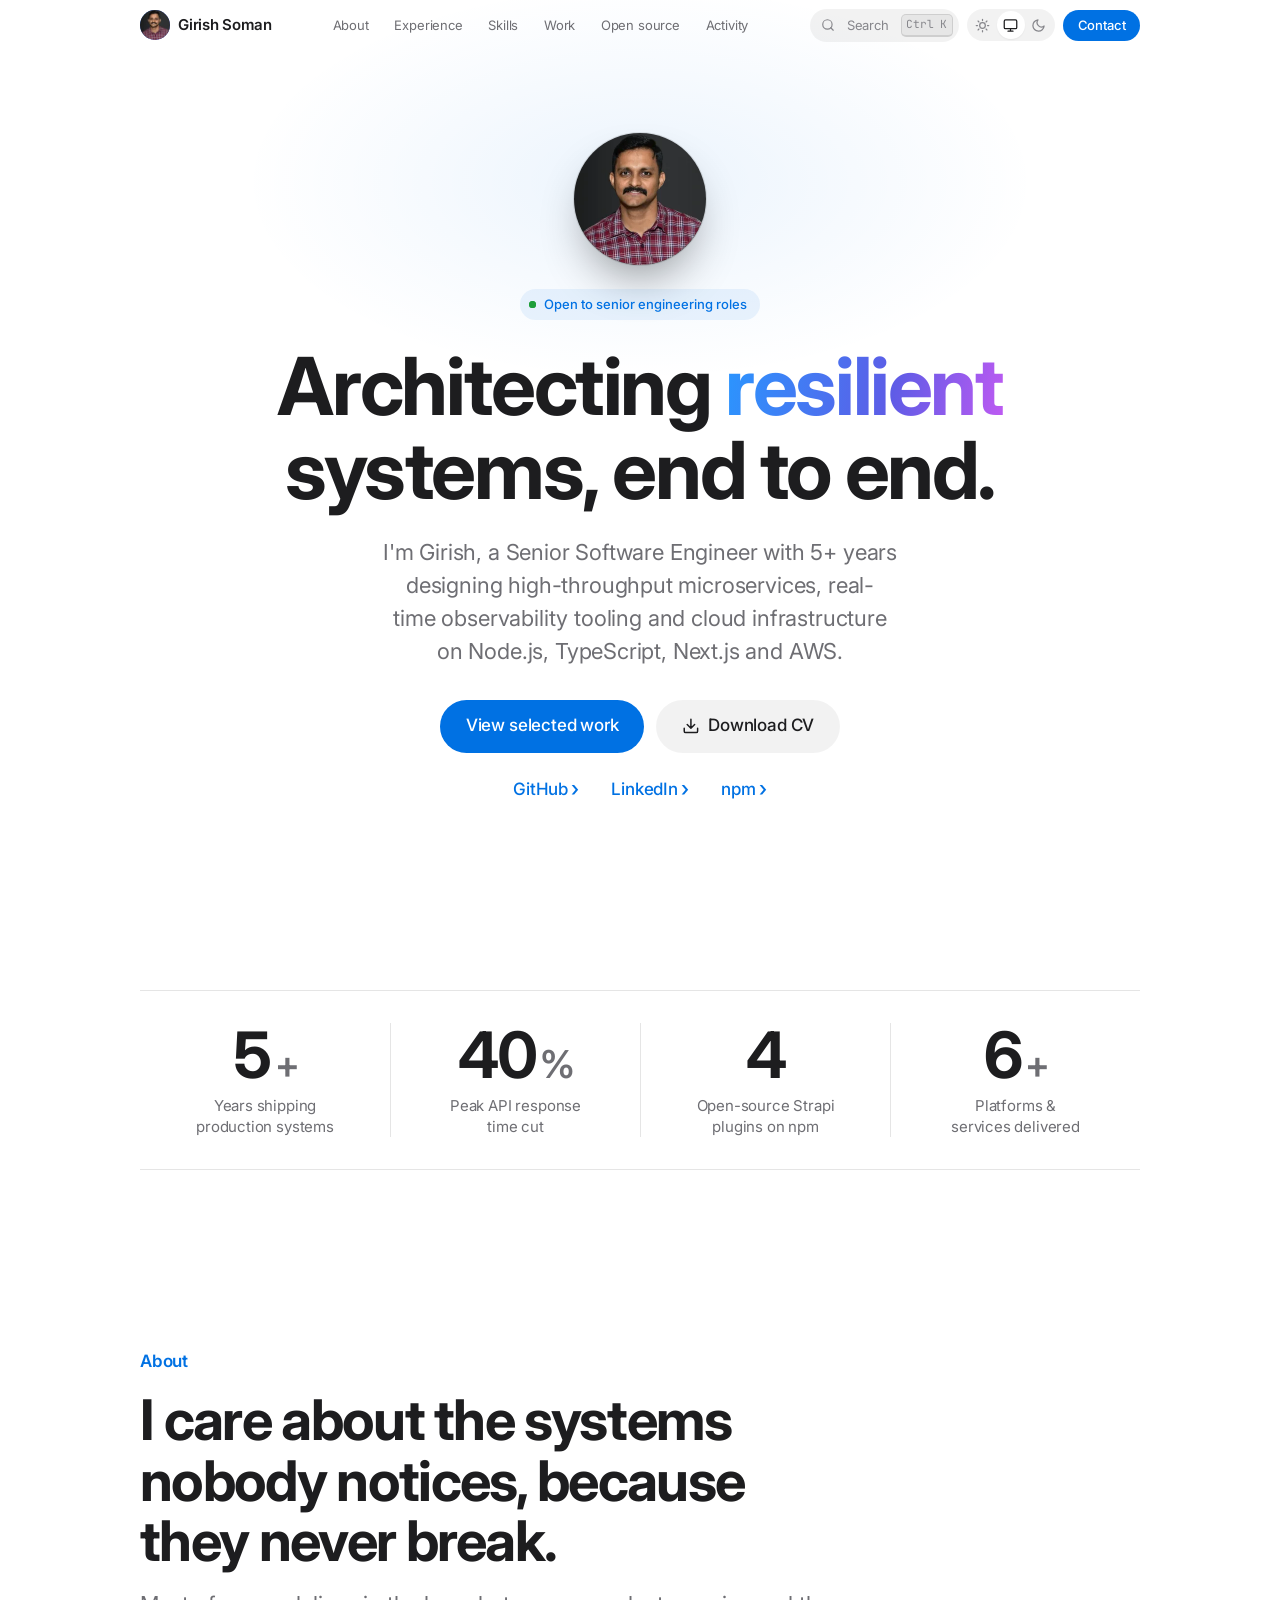
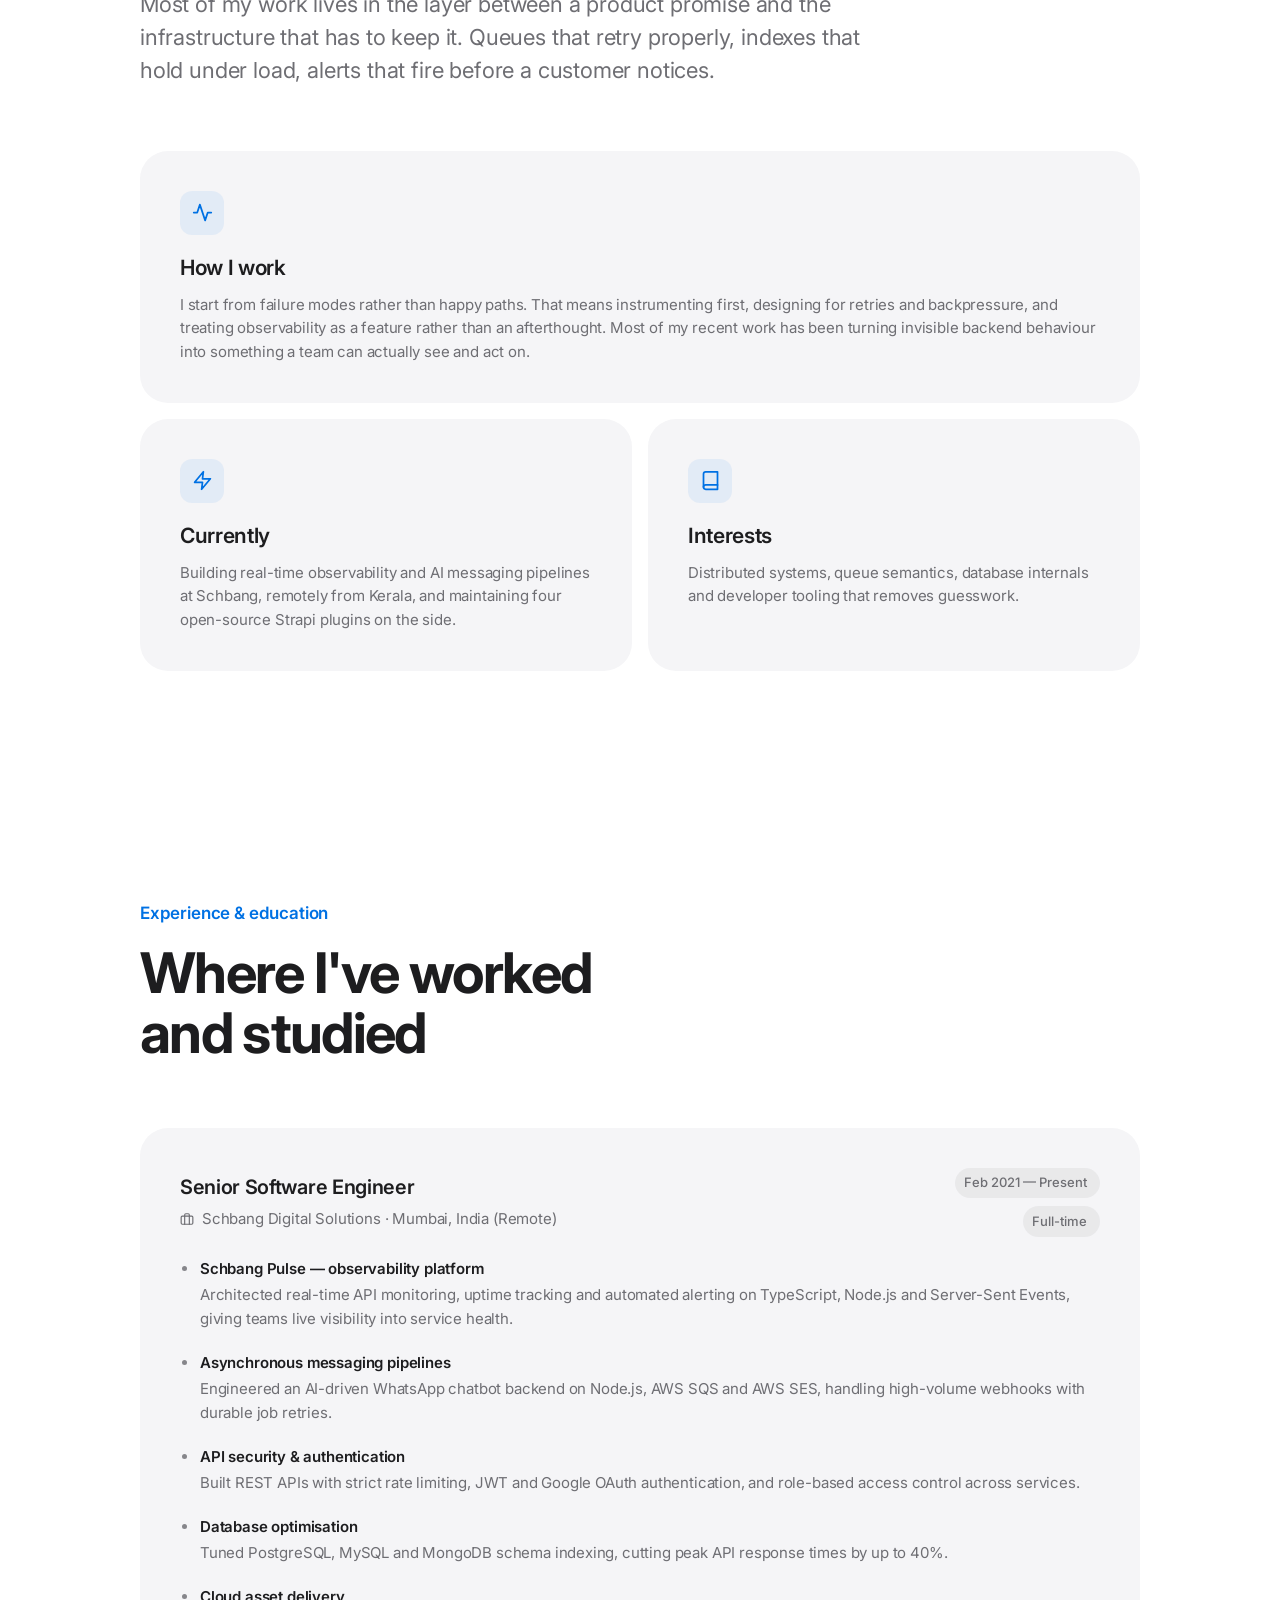
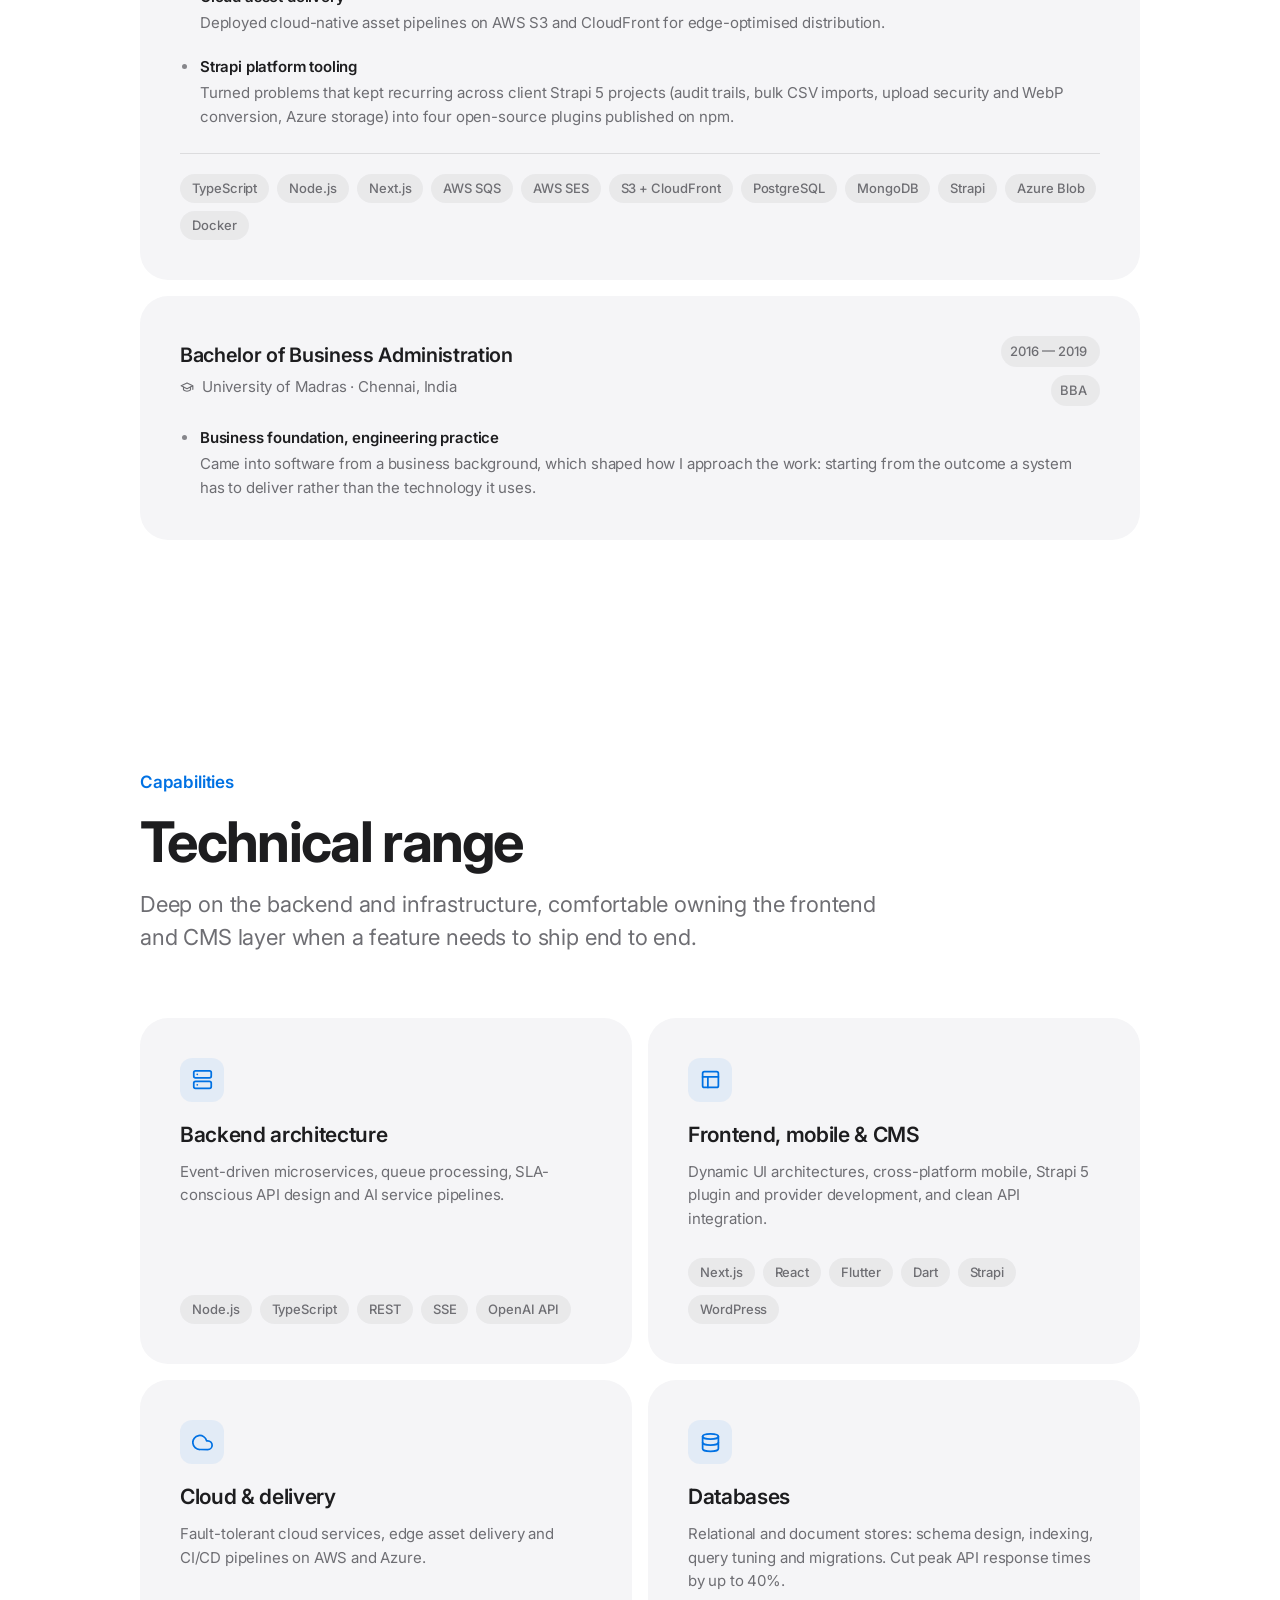
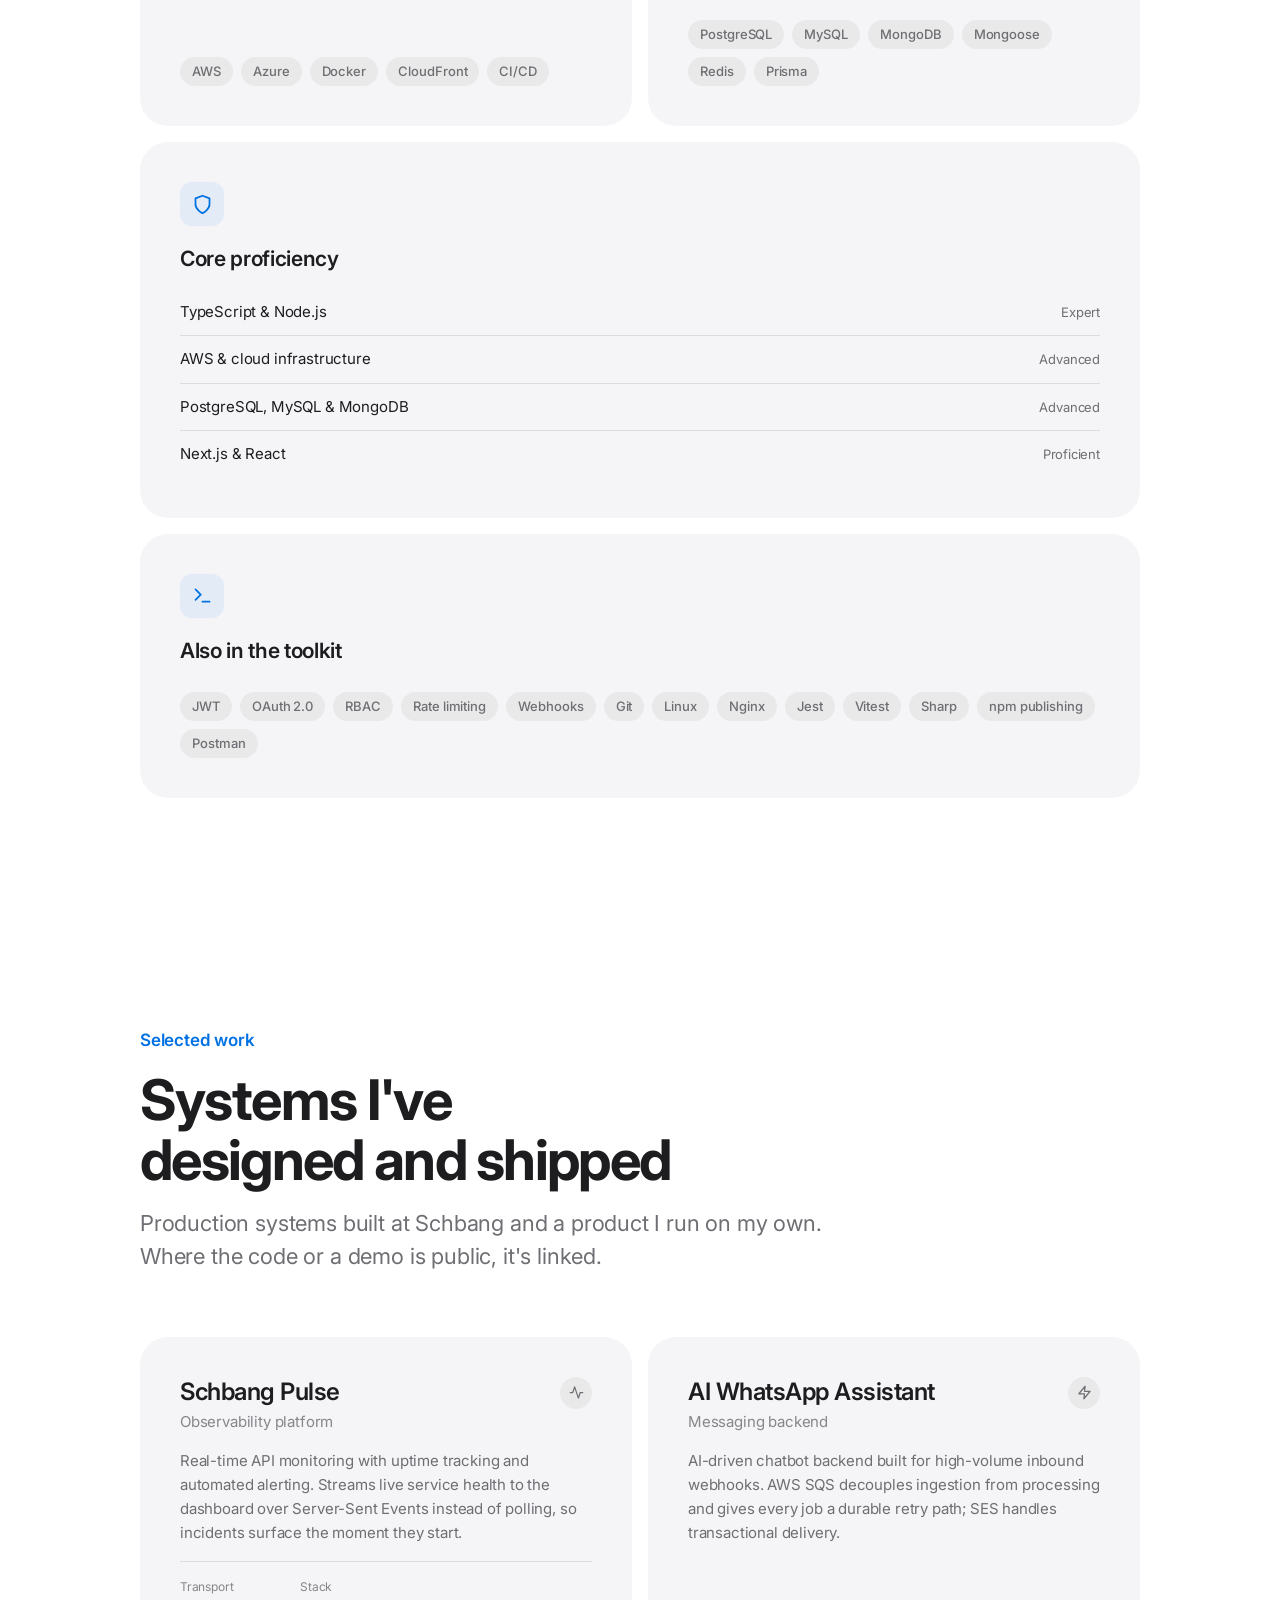
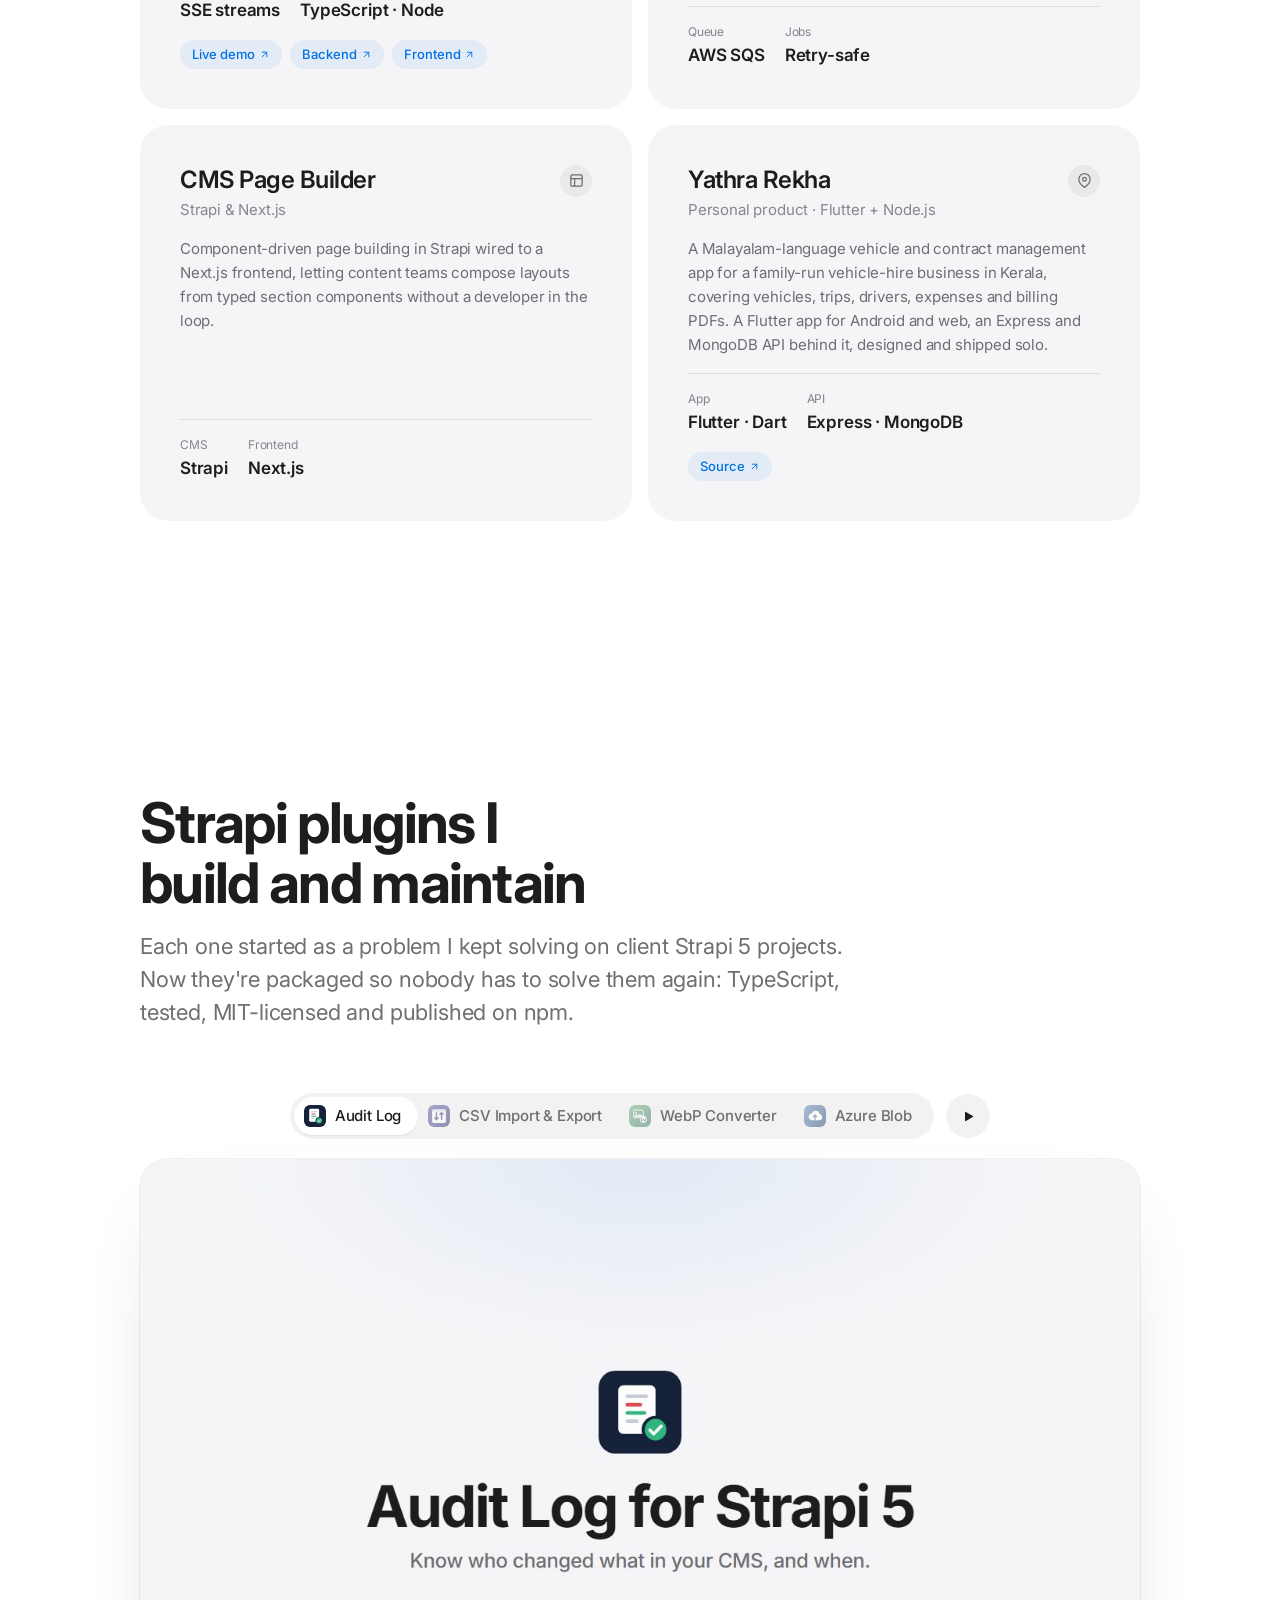
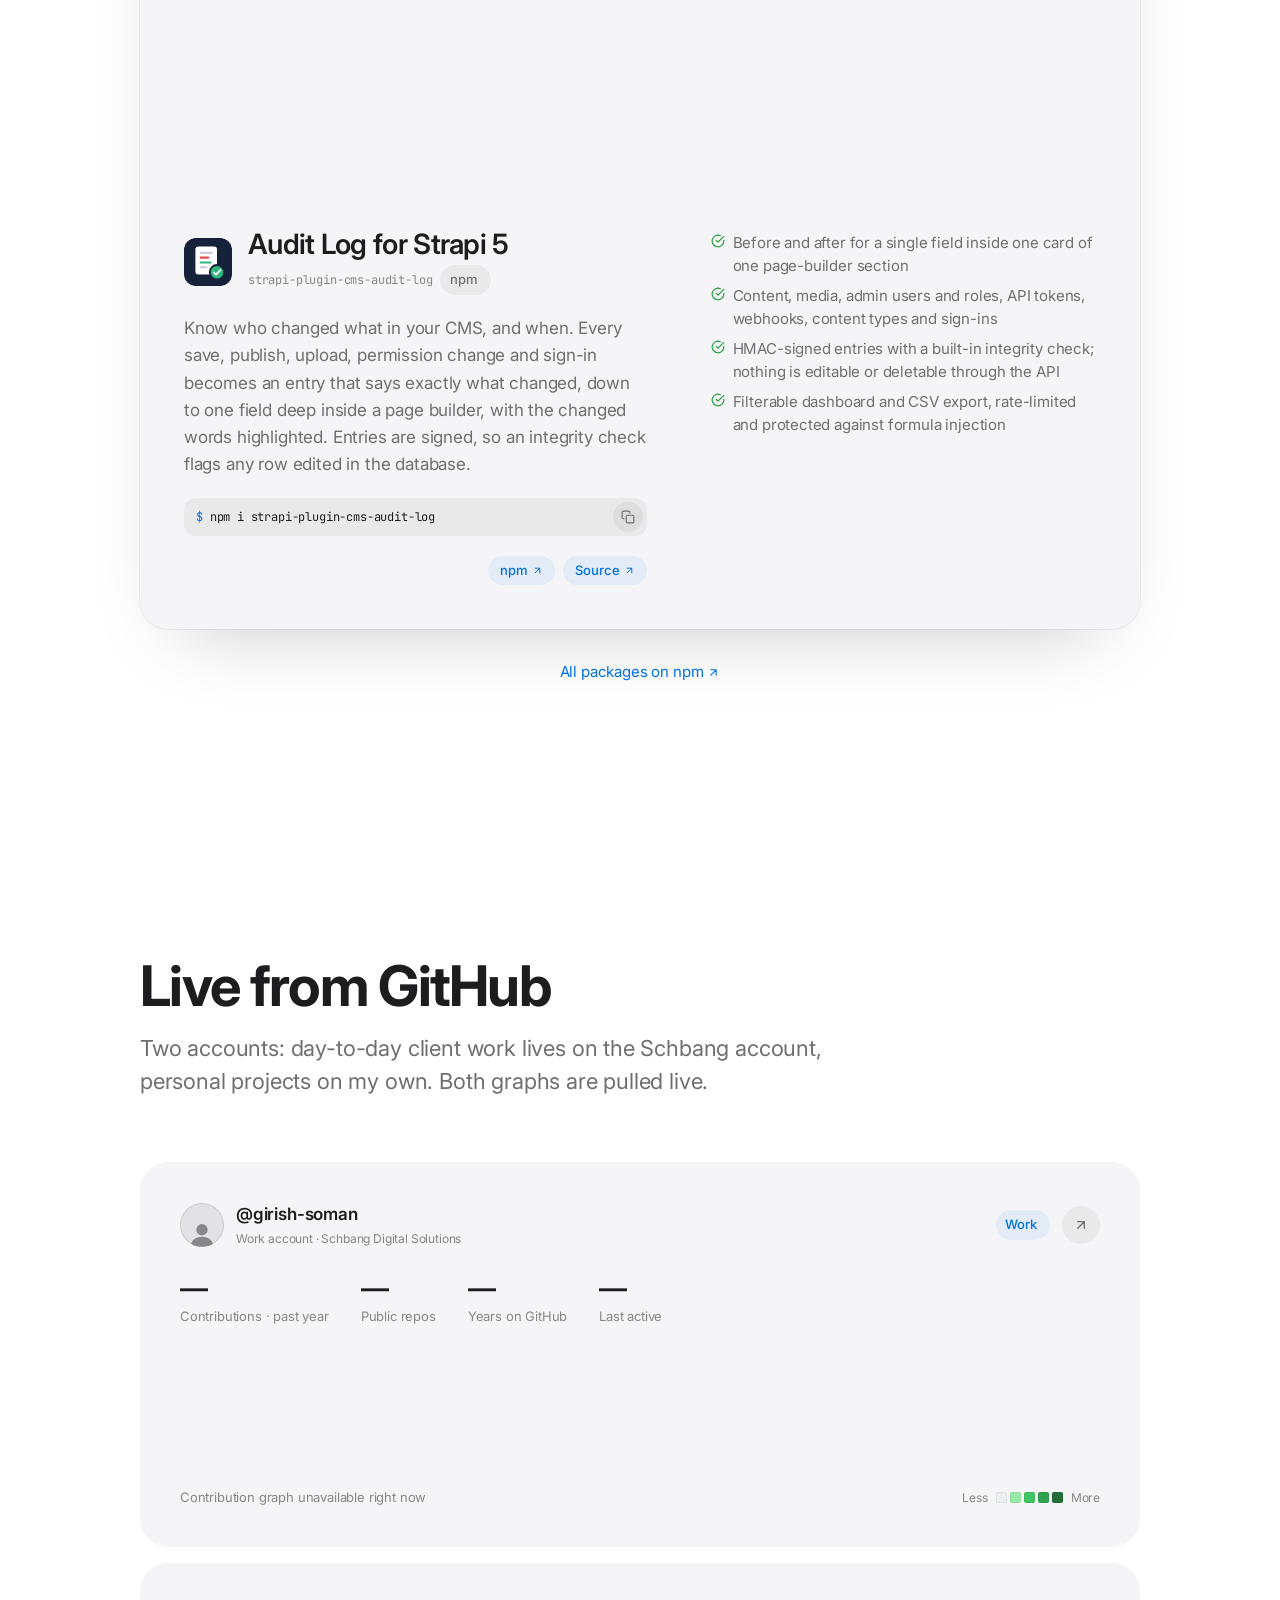
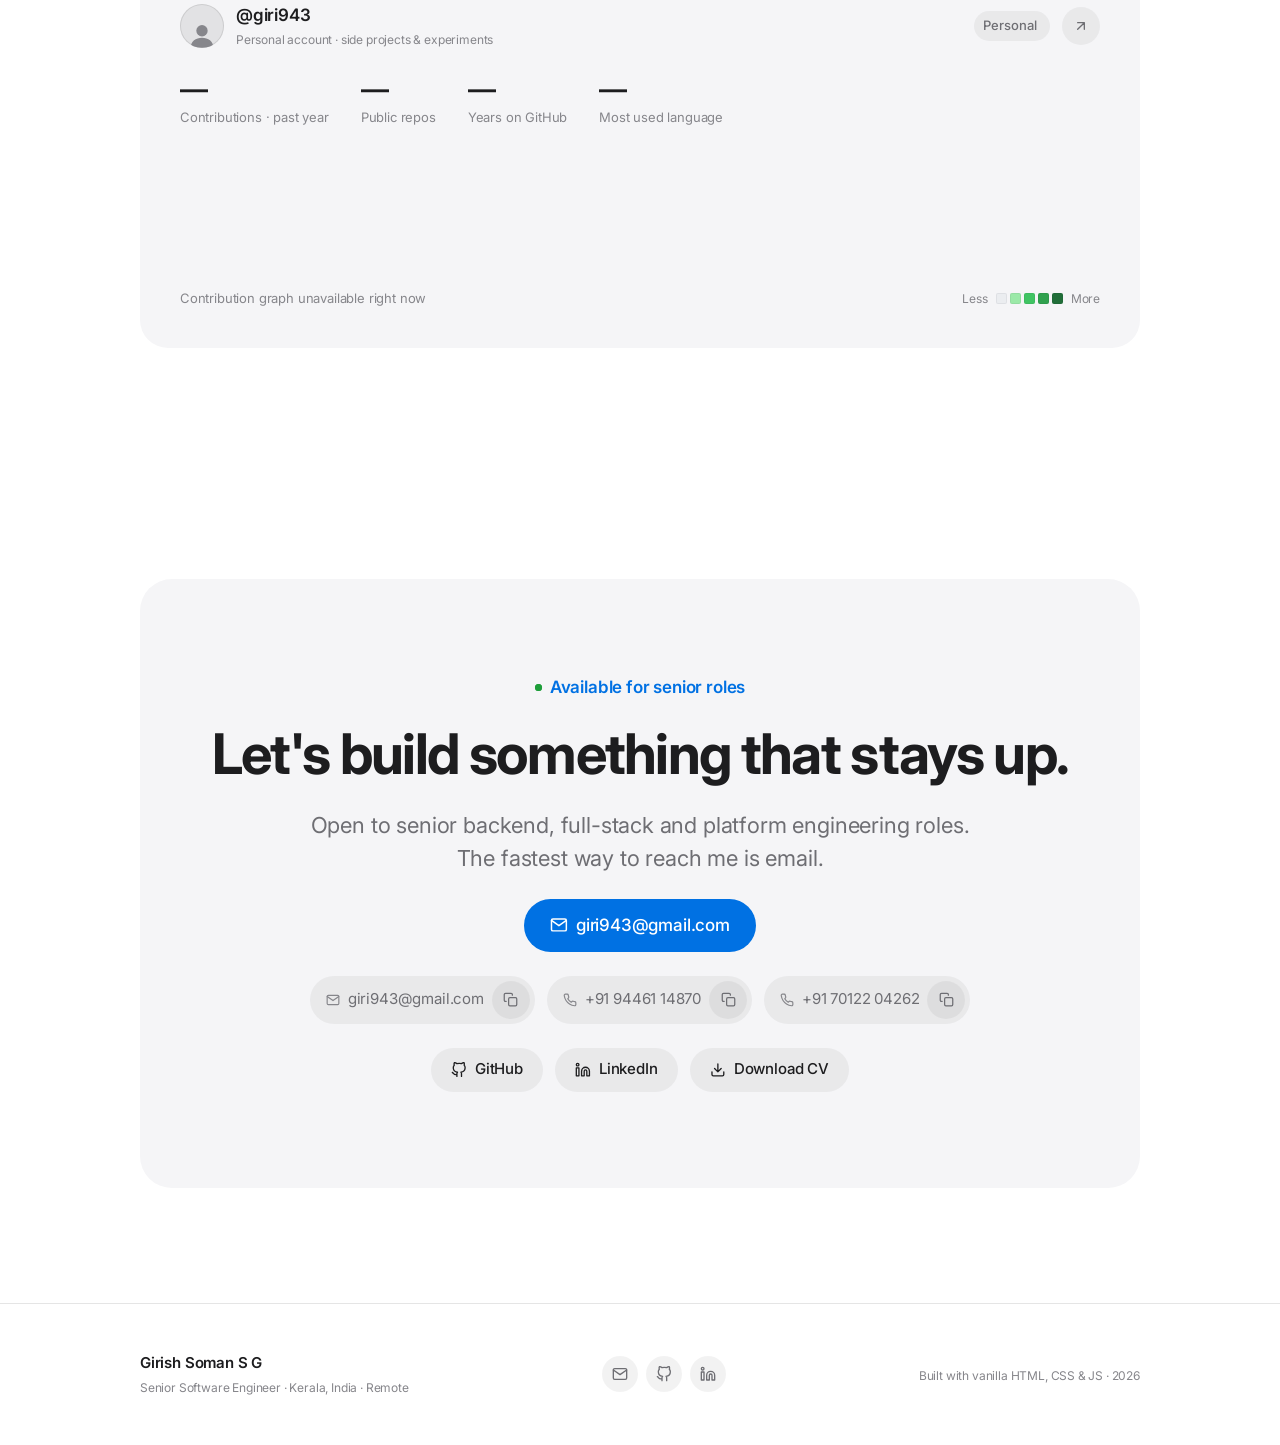
==== commit 42a8b271: "feat: add Audit Log plugin details and media assets to portfolio" ====
--- a/index.html
+++ b/index.html
@@ -5,7 +5,7 @@
   <meta name="viewport" content="width=device-width, initial-scale=1">
 
   <title>Girish Soman — Senior Software Engineer</title>
-  <meta name="description" content="Senior Software Engineer with 5+ years building high-throughput microservices, real-time observability tooling and cloud infrastructure on Node.js, TypeScript, Next.js and AWS. Maintainer of three open-source Strapi 5 plugins.">
+  <meta name="description" content="Senior Software Engineer with 5+ years building high-throughput microservices, real-time observability tooling and cloud infrastructure on Node.js, TypeScript, Next.js and AWS. Maintainer of four open-source Strapi 5 plugins.">
   <meta name="author" content="Girish Soman S G">
   <link rel="canonical" href="https://giri943.github.io/girishsoman/">
 
@@ -282,7 +282,7 @@
             <p class="stat__label">Peak API response time cut</p>
           </div>
           <div class="stat" data-reveal="scale" style="--reveal-delay:160ms">
-            <div class="stat__value"><span data-count="3">0</span></div>
+            <div class="stat__value"><span data-count="4">0</span></div>
             <p class="stat__label">Open-source Strapi plugins on npm</p>
           </div>
           <div class="stat" data-reveal="scale" style="--reveal-delay:240ms">
@@ -329,7 +329,7 @@
             <h3 class="bento__title">Currently</h3>
             <p class="bento__text">
               Building real-time observability and AI messaging pipelines at Schbang,
-              remotely from Kerala, and maintaining three open-source Strapi plugins
+              remotely from Kerala, and maintaining four open-source Strapi plugins
               on the side.
             </p>
           </article>
@@ -404,8 +404,8 @@
                 <li>
                   <strong>Strapi platform tooling</strong>
                   Turned problems that kept recurring across client Strapi 5 projects
-                  (bulk CSV imports, upload security and WebP conversion, Azure storage)
-                  into three open-source plugins published on npm.
+                  (audit trails, bulk CSV imports, upload security and WebP conversion,
+                  Azure storage) into four open-source plugins published on npm.
                 </li>
               </ul>
 
@@ -665,7 +665,14 @@
           <div class="showcase__controls">
             <div class="showcase__tabs" role="tablist" aria-label="Plugin demos">
               <span class="showcase__tabs-thumb" aria-hidden="true" data-showcase-thumb></span>
-              <button class="showcase__tab" type="button" role="tab" id="reel-tab-csv" aria-selected="true"
+              <button class="showcase__tab" type="button" role="tab" id="reel-tab-audit" aria-selected="true"
+                      aria-controls="reel-panel-audit" data-reel="assets/video/audit-log"
+                      data-label="Screen recording: the Audit Log dashboard in Strapi. An editor's fix to a card title three levels deep is shown as a before and after diff, a failed sign-in is recorded, the integrity check passes, then a log row is edited directly in the database and the next check reports it as tampered.">
+                <img class="showcase__tab-icon" src="assets/img/plugins/audit-log.svg" alt="" width="20" height="20">
+                <span class="showcase__tab-label">Audit Log</span>
+                <span class="showcase__tab-short" aria-hidden="true">Audit</span>
+              </button>
+              <button class="showcase__tab" type="button" role="tab" id="reel-tab-csv" aria-selected="false" tabindex="-1"
                       aria-controls="reel-panel-csv" data-reel="assets/video/csv-import-export"
                       data-label="Screen recording: importing a CSV of 12 articles into Strapi with the CSV Import and Export plugin. A dry run lists four bad rows with reasons, the fixed file imports all 12, then the export dialog is shown.">
                 <img class="showcase__tab-icon" src="assets/img/plugins/csv-import-export.svg" alt="" width="20" height="20">
@@ -696,13 +703,51 @@
             <div class="showcase__frame">
               <video class="showcase__video" muted loop playsinline preload="none"
                      width="1280" height="800"
-                     poster="assets/video/csv-import-export-dark.jpg"></video>
+                     poster="assets/video/audit-log-dark.jpg"></video>
               <span class="showcase__hint" aria-hidden="true">Tap for full screen</span>
             </div>
 
             <div class="reel-panels">
+              <article class="reel-panel" role="tabpanel" id="reel-panel-audit" aria-labelledby="reel-tab-audit"
+                       data-panel-for="assets/video/audit-log" data-npm="strapi-plugin-cms-audit-log">
+                <div class="reel-panel__story">
+                  <div class="reel-panel__head">
+                    <img class="reel-panel__icon" src="assets/img/plugins/audit-log.svg" alt="" width="48" height="48">
+                    <div>
+                      <h3 class="reel-panel__title">Audit Log for Strapi 5</h3>
+                      <p class="reel-panel__pkg"><code>strapi-plugin-cms-audit-log</code> <span class="badge oss-card__version" data-npm-version>npm</span></p>
+                    </div>
+                  </div>
+                  <p class="reel-panel__text">Know who changed what in your CMS, and when. Every save, publish, upload, permission change and sign-in becomes an entry that says exactly what changed, down to one field deep inside a page builder, with the changed words highlighted. Entries are signed, so an integrity check flags any row edited in the database.</p>
+                  <div class="oss-card__install">
+                    <code><span aria-hidden="true">$ </span>npm i strapi-plugin-cms-audit-log</code>
+                    <button class="btn btn--icon" type="button" data-copy="npm i strapi-plugin-cms-audit-log"
+                            data-copy-label="Install command" aria-label="Copy install command for strapi-plugin-cms-audit-log">
+                      <svg viewBox="0 0 24 24" width="14" height="14" aria-hidden="true"><use href="#i-copy"/></svg>
+                    </button>
+                  </div>
+                  <div class="reel-panel__meta">
+                    <span class="oss-card__downloads" data-npm-downloads></span>
+                    <div class="project__links">
+                      <a class="chip" href="https://www.npmjs.com/package/strapi-plugin-cms-audit-log" target="_blank" rel="noopener noreferrer">
+                        npm <svg viewBox="0 0 24 24" aria-hidden="true"><use href="#i-arrow-ur"/></svg>
+                      </a>
+                      <a class="chip" href="https://github.com/giri943/strapi-plugin-cms-audit-log" target="_blank" rel="noopener noreferrer">
+                        Source <svg viewBox="0 0 24 24" aria-hidden="true"><use href="#i-arrow-ur"/></svg>
+                      </a>
+                    </div>
+                  </div>
+                </div>
+                <ul class="reel-panel__features oss-card__features" aria-label="Highlights">
+                  <li><svg viewBox="0 0 24 24" aria-hidden="true"><use href="#i-check"/></svg>Before and after for a single field inside one card of one page-builder section</li>
+                  <li><svg viewBox="0 0 24 24" aria-hidden="true"><use href="#i-check"/></svg>Content, media, admin users and roles, API tokens, webhooks, content types and sign-ins</li>
+                  <li><svg viewBox="0 0 24 24" aria-hidden="true"><use href="#i-check"/></svg>HMAC-signed entries with a built-in integrity check; nothing is editable or deletable through the API</li>
+                  <li><svg viewBox="0 0 24 24" aria-hidden="true"><use href="#i-check"/></svg>Filterable dashboard and CSV export, rate-limited and protected against formula injection</li>
+                </ul>
+              </article>
+
               <article class="reel-panel" role="tabpanel" id="reel-panel-csv" aria-labelledby="reel-tab-csv"
-                       data-panel-for="assets/video/csv-import-export" data-npm="strapi-plugin-csv-import-export">
+                       data-panel-for="assets/video/csv-import-export" data-npm="strapi-plugin-csv-import-export" aria-hidden="true" inert>
                 <div class="reel-panel__story">
                   <div class="reel-panel__head">
                     <img class="reel-panel__icon" src="assets/img/plugins/csv-import-export.svg" alt="" width="48" height="48">
